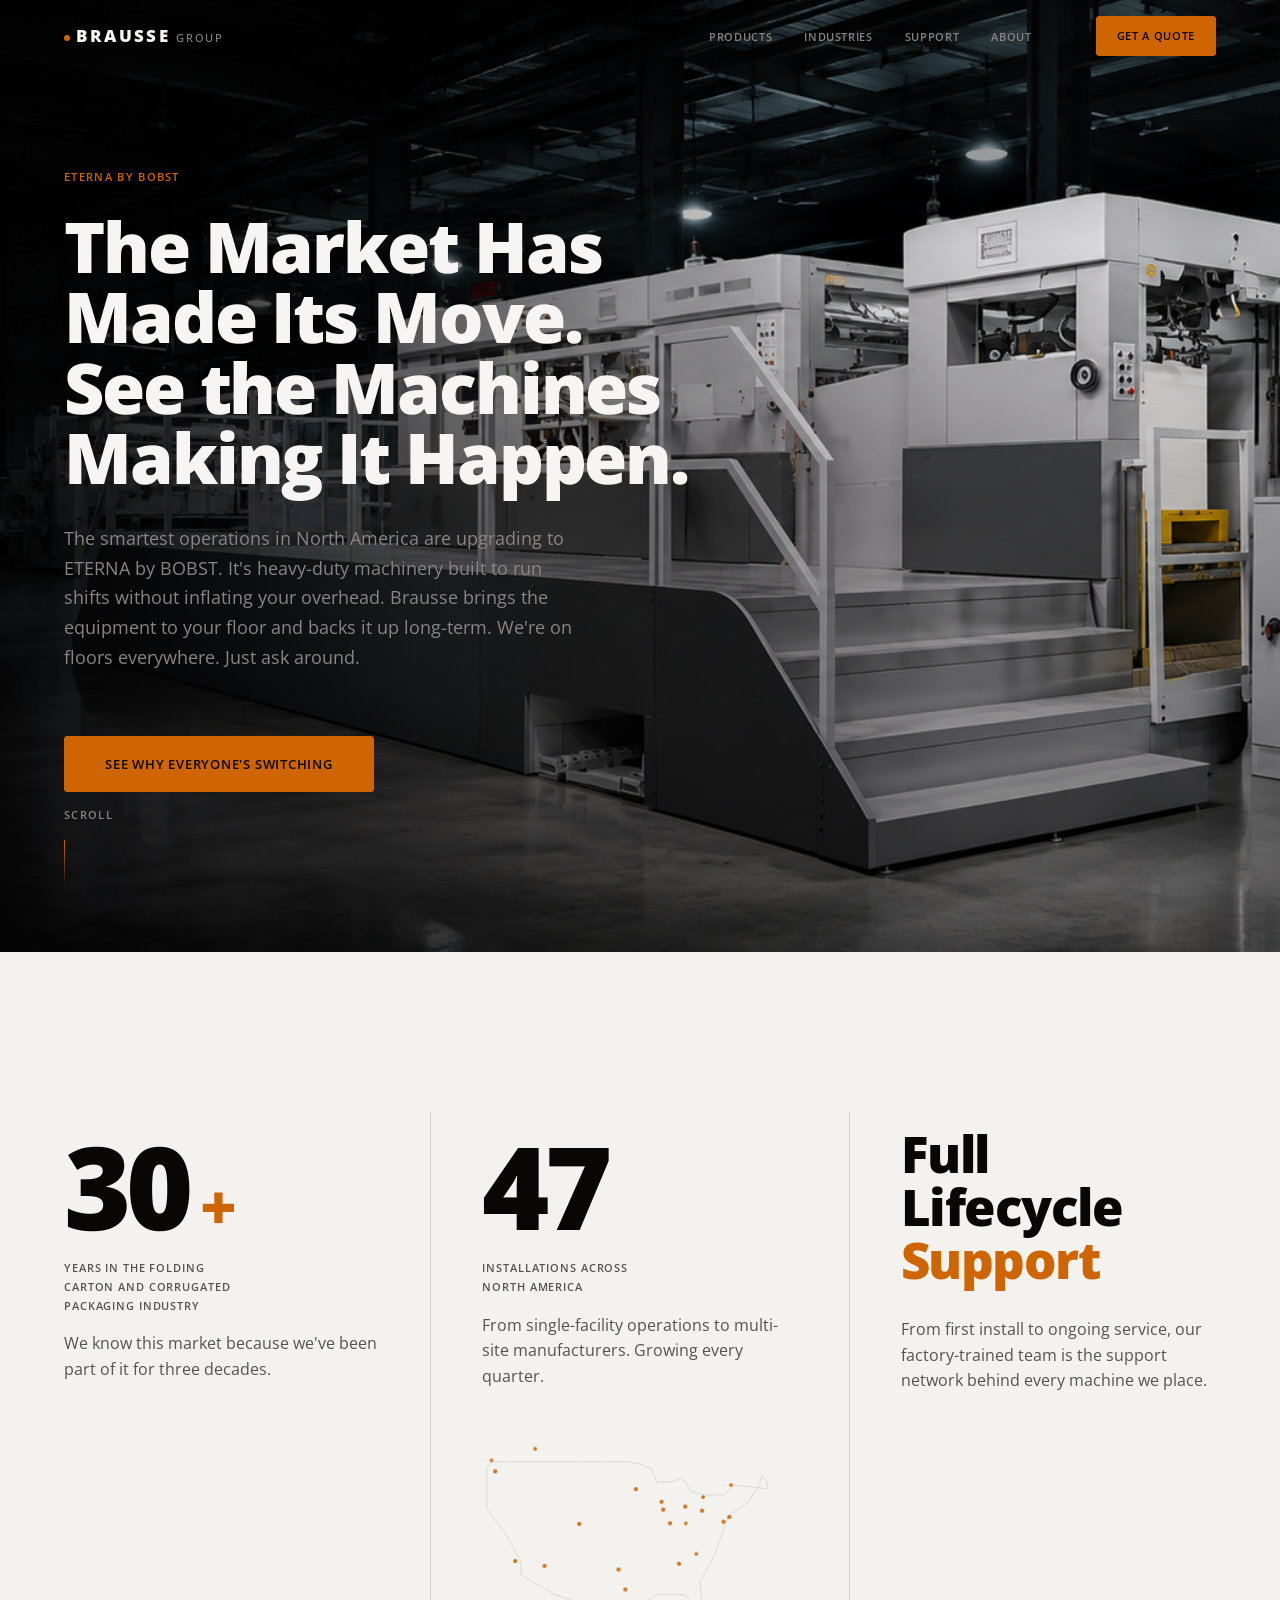
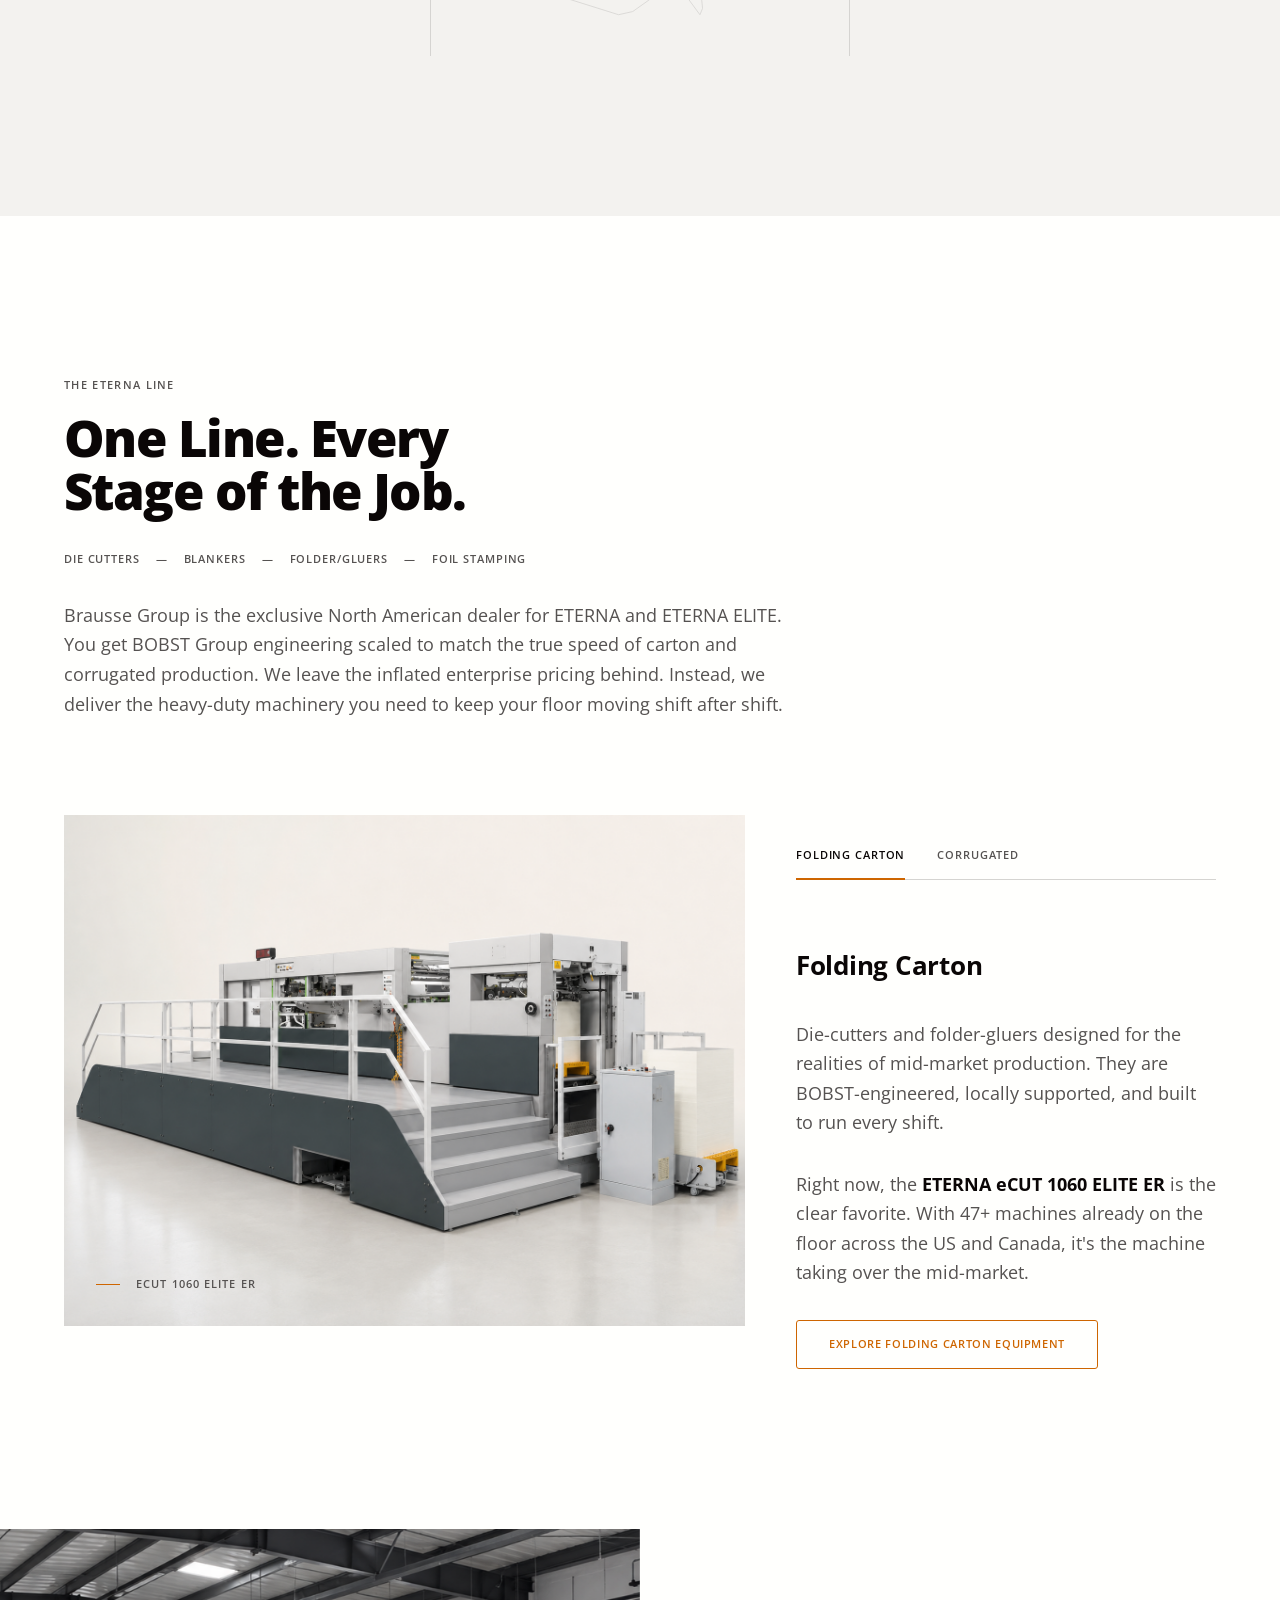
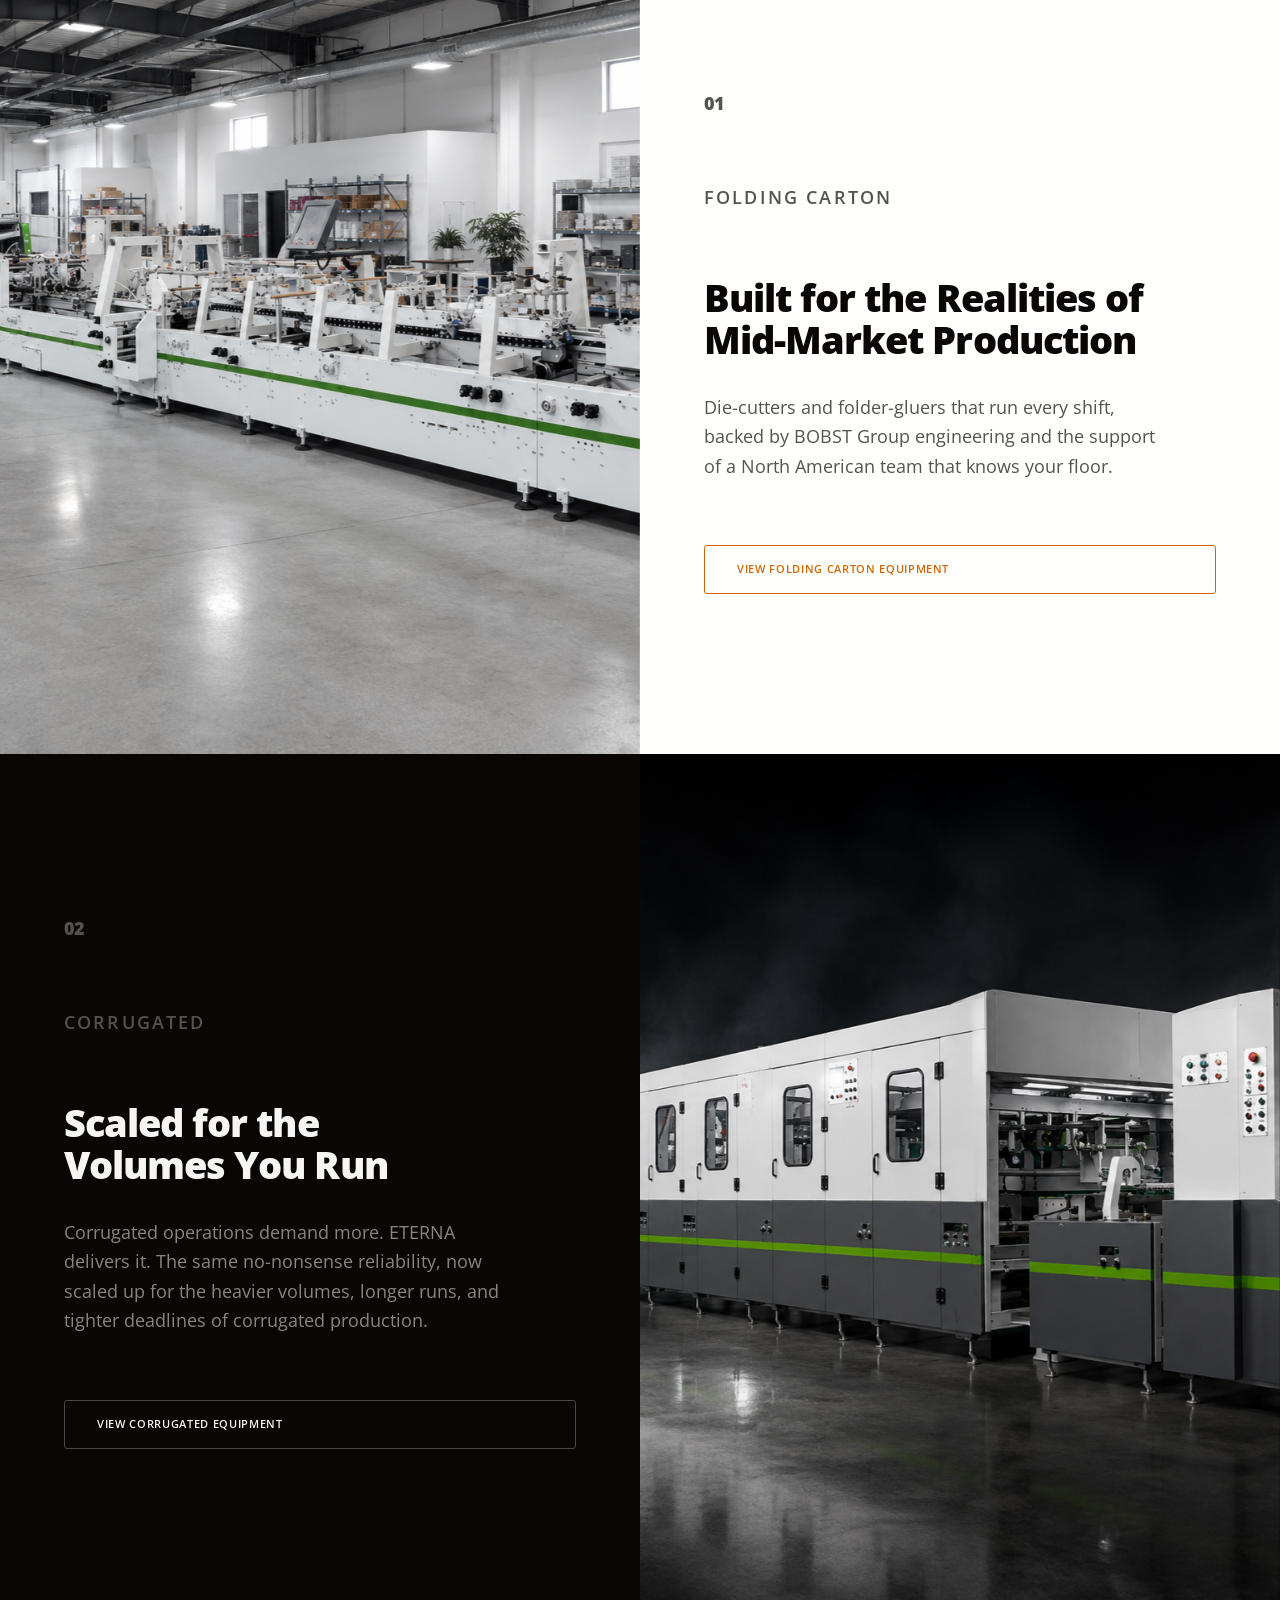
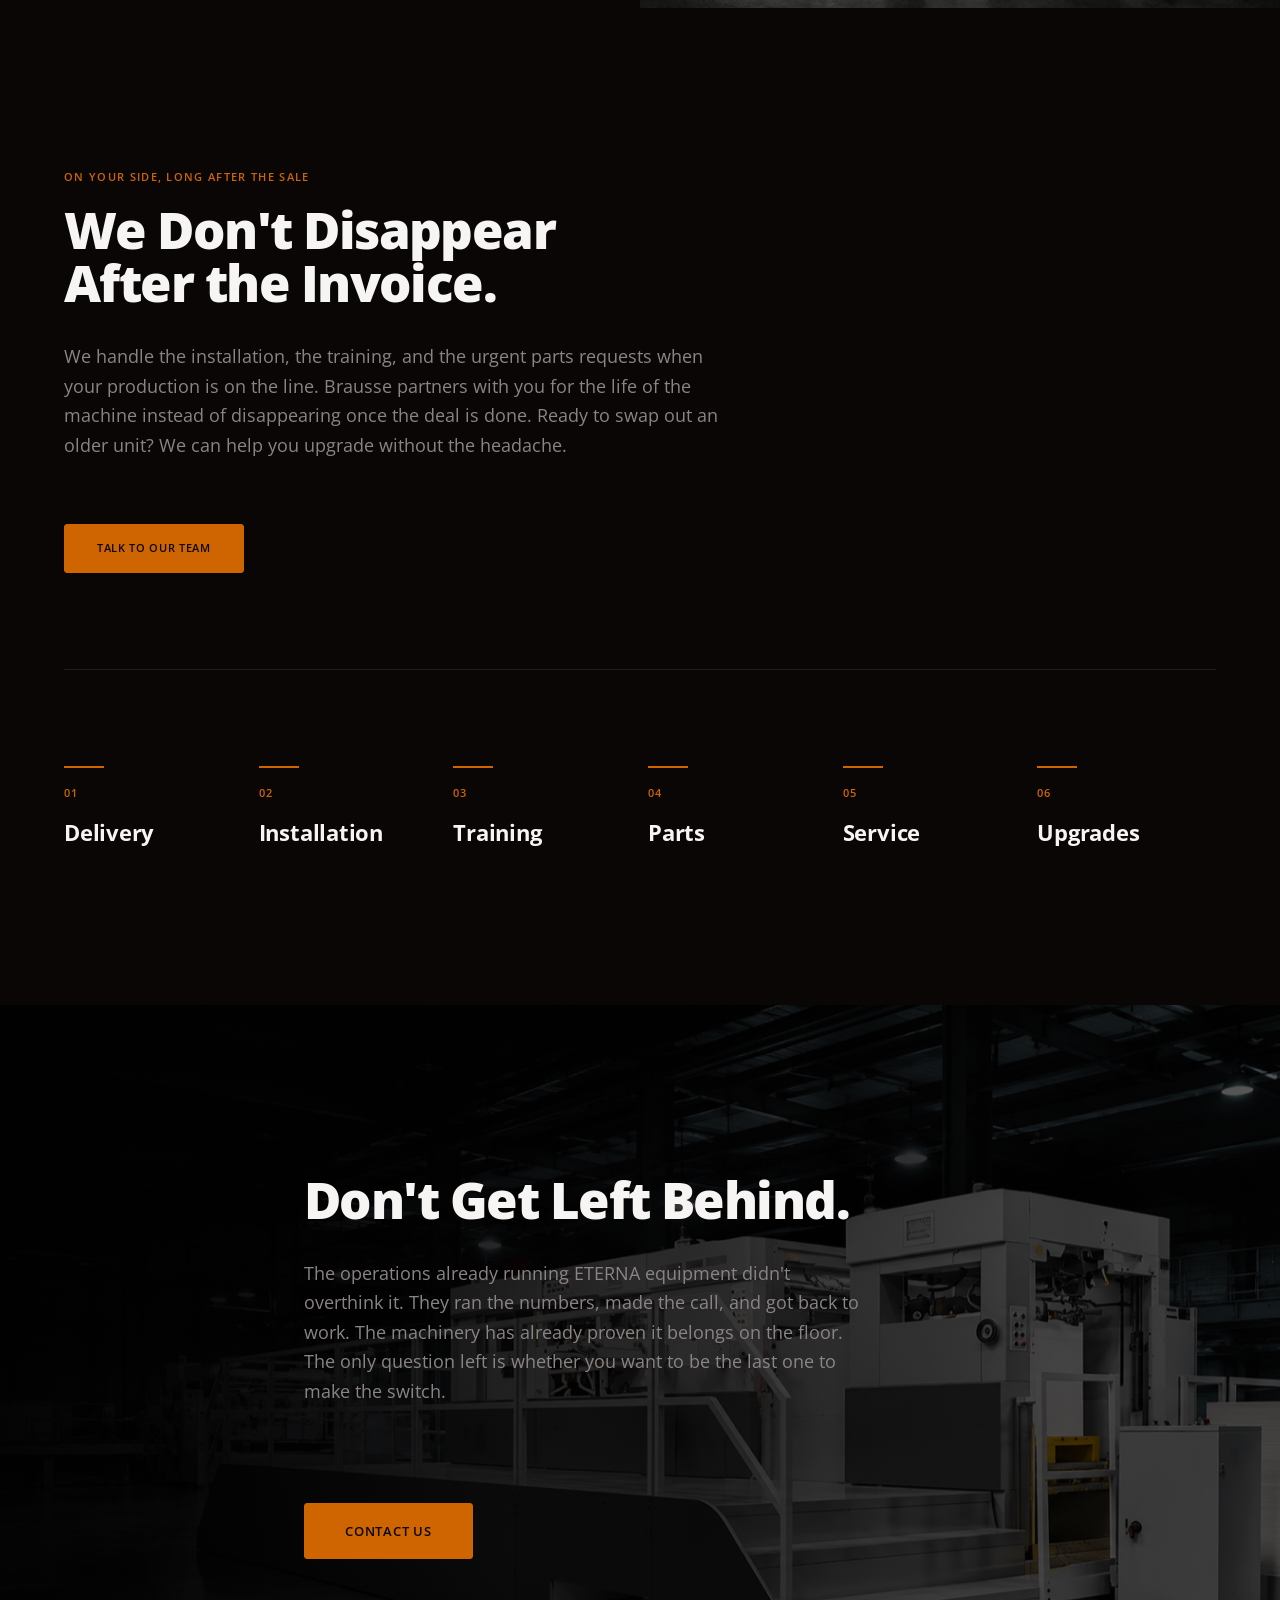
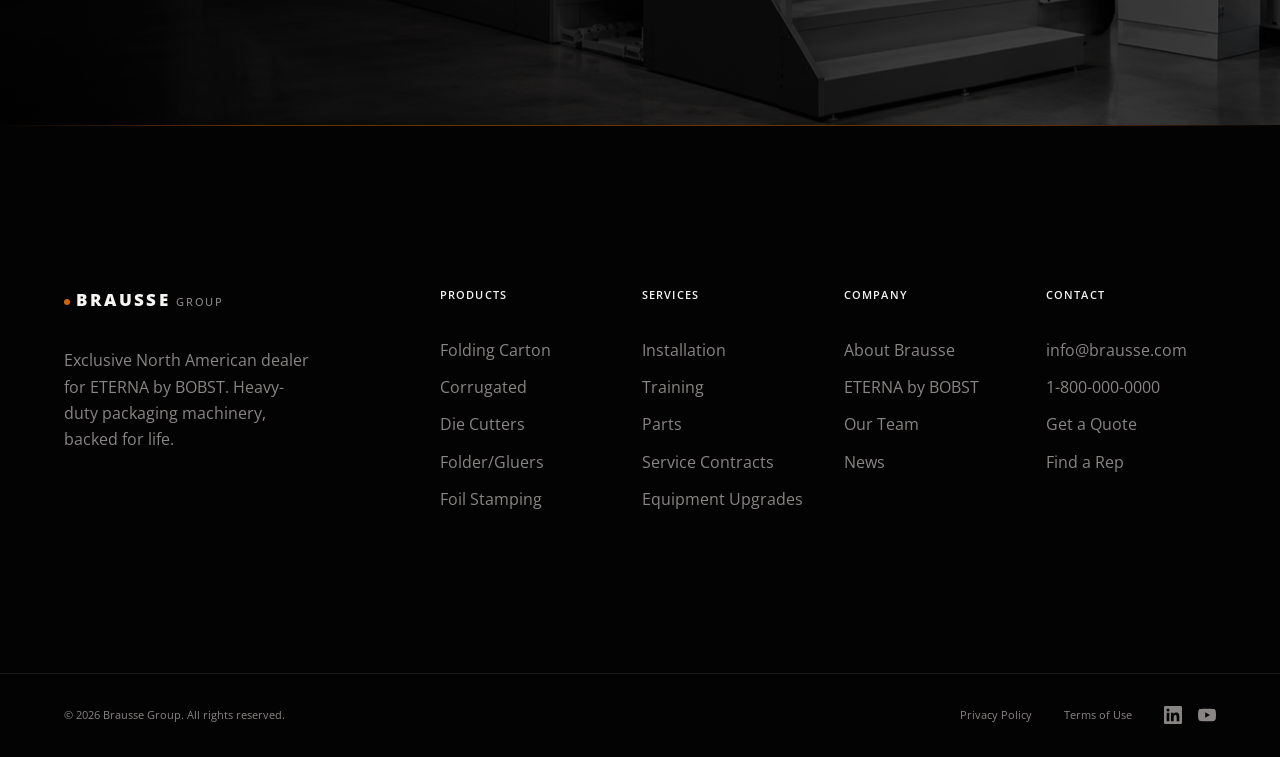
==== prototype/index.html @ 742eff82 "polish: premium motion layer + copy fixes Motion: - Orchestrated hero entrance (staggered fade-up vi" ====
<!DOCTYPE html>
<html lang="en">
<head>
  <meta charset="UTF-8">
  <meta name="viewport" content="width=device-width, initial-scale=1.0">
  <title>Brausse Group | ETERNA by BOBST — Industrial Packaging Machinery</title>
  <meta name="description" content="Brausse Group is the exclusive North American dealer for ETERNA by BOBST. Heavy-duty packaging machinery for folding carton and corrugated production, backed by full lifecycle support.">
  <link rel="preconnect" href="https://fonts.googleapis.com">
  <link rel="preconnect" href="https://fonts.gstatic.com" crossorigin>
  <link href="https://fonts.googleapis.com/css2?family=Open+Sans:wght@400;500;600;700;800&display=swap" rel="stylesheet">
  <link rel="stylesheet" href="css/style.css">
</head>
<body>

  <!-- ============================================================
       HEADER
  ============================================================ -->
  <header class="site-header" id="site-header" role="banner">
    <div class="header__inner">
      <a href="/" class="header__logo" aria-label="Brausse Group — Home">
        <span class="logo__mark" aria-hidden="true"></span>
        <span class="logo__wordmark">BRAUSSE</span>
        <span class="logo__sub">GROUP</span>
      </a>
      <nav class="header__nav" aria-label="Main navigation">
        <ul role="list">
          <li><a href="#products">Products</a></li>
          <li><a href="#industries">Industries</a></li>
          <li><a href="#support">Support</a></li>
          <li><a href="#about">About</a></li>
        </ul>
      </nav>
      <a href="#contact" class="btn btn--primary header__cta">Get a Quote</a>
      <button class="header__menu-btn" id="menu-btn" aria-label="Open menu" aria-expanded="false" aria-controls="mobile-menu">
        <span class="menu-btn__bar"></span>
        <span class="menu-btn__bar"></span>
        <span class="menu-btn__bar"></span>
      </button>
    </div>
  </header>

  <!-- Mobile Menu -->
  <div class="mobile-menu" id="mobile-menu" aria-hidden="true" role="dialog" aria-label="Navigation menu">
    <button class="mobile-menu__close" id="menu-close" aria-label="Close menu">
      <span aria-hidden="true">&times;</span>
    </button>
    <nav aria-label="Mobile navigation">
      <ul role="list">
        <li><a href="#products" class="mobile-menu__link">Products</a></li>
        <li><a href="#industries" class="mobile-menu__link">Industries</a></li>
        <li><a href="#support" class="mobile-menu__link">Support</a></li>
        <li><a href="#about" class="mobile-menu__link">About</a></li>
        <li><a href="#contact" class="mobile-menu__link mobile-menu__cta">Get a Quote</a></li>
      </ul>
    </nav>
  </div>

  <main id="main-content">

    <!-- ============================================================
         1. HERO
    ============================================================ -->
    <section class="hero" aria-label="Hero — ETERNA by BOBST">
      <div class="hero__media" aria-hidden="true">
        <div class="hero__bg"></div>
        <div class="hero__overlay"></div>
      </div>

      <div class="hero__inner">
        <div class="hero__content">
          <p class="eyebrow eyebrow--accent hero__eyebrow">ETERNA BY BOBST</p>
          <h1 class="hero__headline">The Market Has Made Its Move. See the Machines Making It Happen.</h1>
          <p class="hero__body">The smartest operations in North America are upgrading to ETERNA by BOBST. It's heavy-duty machinery built to run shifts without inflating your overhead. Brausse brings the equipment to your floor and backs it up long-term. We're on floors everywhere. Just ask around.</p>
          <a href="#products" class="btn btn--primary btn--large">See Why Everyone's Switching</a>
        </div>

      </div>

      <div class="hero__scroll" aria-hidden="true">
        <span class="hero__scroll-label">Scroll</span>
        <div class="hero__scroll-line"></div>
      </div>
    </section>


    <!-- ============================================================
         2. METRICS + MAP
    ============================================================ -->
    <section class="metrics" aria-label="Key metrics and installations">
      <div class="metrics__inner" data-stagger>

        <div class="metrics__item">
          <div class="metrics__number" data-target="30" data-suffix="+" aria-label="30 plus years">
            <span class="count-up">30</span><span class="metrics__suffix">+</span>
          </div>
          <p class="metrics__label">Years in the folding carton and corrugated packaging industry</p>
          <p class="metrics__body">We know this market because we've been part of it for three decades.</p>
        </div>

        <div class="metrics__divider" role="separator" aria-hidden="true"></div>

        <div class="metrics__item metrics__item--map">
          <div class="metrics__number" data-target="47" aria-label="47 installations">
            <span class="count-up">47</span>
          </div>
          <p class="metrics__label">Installations across North America</p>
          <p class="metrics__body">From single-facility operations to multi-site manufacturers. Growing every quarter.</p>
          <div class="metrics__map-wrap" aria-hidden="true">
            <svg class="na-map" viewBox="0 0 600 400" xmlns="http://www.w3.org/2000/svg" aria-hidden="true" focusable="false">
              <!-- North America simplified outline -->
              <path class="na-map__land" d="M18,76 L9,89 L9,114 L9,165 L46,215 L74,266 L74,291 L139,329 L260,367 L287,361 L332,329 L387,329 L415,367 L420,355 L415,304 L443,253 L461,203 L470,178 L507,152 L525,126 L530,112 L534,101 L543,114 L543,127 L480,120 L461,139 L424,139 L399,133 L387,114 L378,108 L360,114 L332,114 L323,89 L300,80 L277,76 L231,76 L185,76 L139,76 L92,76 L46,76 Z" />
              <!-- Installation dots — staggered animation via CSS -->
              <!-- West Coast -->
              <circle class="map-dot" cx="25" cy="94" r="4" style="--i:0" />
              <circle class="map-dot" cx="63" cy="265" r="4" style="--i:1" />
              <circle class="map-dot" cx="119" cy="274" r="4" style="--i:2" />
              <circle class="map-dot" cx="18" cy="73" r="3.5" style="--i:3" />
              <!-- Mountain / Southwest -->
              <circle class="map-dot" cx="185" cy="194" r="4" style="--i:4" />
              <circle class="map-dot" cx="101" cy="51" r="3.5" style="--i:5" />
              <!-- Midwest -->
              <circle class="map-dot" cx="293" cy="128" r="4" style="--i:6" />
              <circle class="map-dot" cx="342" cy="152" r="4" style="--i:7" />
              <circle class="map-dot" cx="345" cy="167" r="4" style="--i:8" />
              <circle class="map-dot" cx="358" cy="193" r="4" style="--i:9" />
              <circle class="map-dot" cx="387" cy="161" r="4" style="--i:10" />
              <circle class="map-dot" cx="388" cy="193" r="3.5" style="--i:11" />
              <circle class="map-dot" cx="419" cy="169" r="4" style="--i:12" />
              <!-- South / Texas -->
              <circle class="map-dot" cx="260" cy="281" r="4" style="--i:13" />
              <circle class="map-dot" cx="273" cy="319" r="4" style="--i:14" />
              <!-- Southeast -->
              <circle class="map-dot" cx="375" cy="270" r="4" style="--i:15" />
              <circle class="map-dot" cx="408" cy="251" r="3.5" style="--i:16" />
              <!-- Northeast -->
              <circle class="map-dot" cx="460" cy="190" r="4" style="--i:17" />
              <circle class="map-dot" cx="471" cy="181" r="4" style="--i:18" />
              <circle class="map-dot" cx="474" cy="120" r="3.5" style="--i:19" />
              <!-- Southeast / Carolinas -->
              <circle class="map-dot" cx="421" cy="143" r="3.5" style="--i:20" />
            </svg>
          </div>
        </div>

        <div class="metrics__divider" role="separator" aria-hidden="true"></div>

        <div class="metrics__item">
          <div class="metrics__feature">
            <span class="metrics__feature-word">Full</span>
            <span class="metrics__feature-word">Lifecycle</span>
            <span class="metrics__feature-word metrics__feature-accent">Support</span>
          </div>
          <p class="metrics__body">From first install to ongoing service, our factory-trained team is the support network behind every machine we place.</p>
        </div>

      </div>
    </section>


    <!-- ============================================================
         3. PRODUCTS
    ============================================================ -->
    <section class="products" id="products" aria-label="The ETERNA product line">
      <div class="products__inner">

        <header class="products__header reveal-item">
          <p class="eyebrow">THE ETERNA LINE</p>
          <h2>One Line. Every Stage of the Job.</h2>
          <div class="products__category-strip" aria-label="Equipment categories">
            <span>Die Cutters</span>
            <span aria-hidden="true" class="strip-sep">—</span>
            <span>Blankers</span>
            <span aria-hidden="true" class="strip-sep">—</span>
            <span>Folder/Gluers</span>
            <span aria-hidden="true" class="strip-sep">—</span>
            <span>Foil Stamping</span>
          </div>
          <p class="products__intro-body">Brausse Group is the exclusive North American dealer for ETERNA and ETERNA ELITE. You get BOBST Group engineering scaled to match the true speed of carton and corrugated production. We leave the inflated enterprise pricing behind. Instead, we deliver the heavy-duty machinery you need to keep your floor moving shift after shift.</p>
        </header>

        <div class="products__configurator reveal-item">
          <!-- Image area -->
          <div class="products__image-area" id="product-image-area" aria-live="polite">
            <div class="products__img products__img--active" data-tab="folding-carton">
              <img src="assets/image-2.png" alt="ETERNA eCUT 1060 ELITE ER folding carton die cutter" class="products__img-photo" loading="lazy">
              <div class="products__img-tag" aria-hidden="true">
                <span class="products__img-tag-line"></span>
                <span>eCUT 1060 ELITE ER</span>
              </div>
            </div>
            <div class="products__img" data-tab="corrugated">
              <img src="assets/image-4.png" alt="ETERNA corrugated packaging machine in studio" class="products__img-photo" loading="lazy">
              <div class="products__img-tag products__img-tag--light" aria-hidden="true">
                <span class="products__img-tag-line"></span>
                <span>ETERNA Corrugated Series</span>
              </div>
            </div>
          </div>

          <!-- Panel -->
          <div class="products__panel">
            <nav class="products__tabs" role="tablist" aria-label="Product categories">
              <button class="products__tab products__tab--active"
                      role="tab"
                      aria-selected="true"
                      aria-controls="tab-folding-carton"
                      id="tab-btn-fc"
                      data-tab="folding-carton">
                Folding Carton
              </button>
              <button class="products__tab"
                      role="tab"
                      aria-selected="false"
                      aria-controls="tab-corrugated"
                      id="tab-btn-corr"
                      data-tab="corrugated">
                Corrugated
              </button>
            </nav>

            <div class="products__content" id="tab-folding-carton" role="tabpanel" aria-labelledby="tab-btn-fc">
              <h3>Folding Carton</h3>
              <p>Die-cutters and folder-gluers designed for the realities of mid-market production. They are BOBST-engineered, locally supported, and built to run every shift.</p>
              <p>Right now, the <a href="https://www.brausse.com/eterna-ecut-1060e" class="products__link"><strong>ETERNA eCUT 1060 ELITE ER</strong></a> is the clear favorite. With 47+ machines already on the floor across the US and Canada, it's the machine taking over the mid-market.</p>
              <a href="#" class="btn btn--secondary">Explore Folding Carton Equipment</a>
            </div>

            <div class="products__content" id="tab-corrugated" role="tabpanel" aria-labelledby="tab-btn-corr" hidden>
              <h3>Corrugated</h3>
              <p>Corrugated operations demand more. ETERNA delivers it. The same no-nonsense reliability, scaled up for the heavier volumes you run and supported long after the installation.</p>
              <a href="#" class="btn btn--secondary">Explore Corrugated Equipment</a>
            </div>
          </div>
        </div>

      </div>
    </section>


    <!-- ============================================================
         4. INDUSTRY CHAPTERS
    ============================================================ -->
    <section class="chapter chapter--light" id="industries" aria-label="Folding carton industry">
      <div class="chapter__inner reveal-item">
        <div class="chapter__media">
          <div class="chapter__img chapter__img--light" role="img" aria-label="Folding carton machinery in production environment"></div>
        </div>
        <div class="chapter__content">
          <p class="chapter__index" aria-hidden="true">01</p>
          <p class="eyebrow">Folding Carton</p>
          <h2>Built for the Realities of Mid-Market Production</h2>
          <p>Die-cutters and folder-gluers that run every shift, backed by BOBST Group engineering and the support of a North American team that knows your floor.</p>
          <a href="#" class="btn btn--secondary">View Folding Carton Equipment</a>
        </div>
      </div>
    </section>

    <section class="chapter chapter--dark" aria-label="Corrugated industry">
      <div class="chapter__inner reveal-item">
        <div class="chapter__content">
          <p class="chapter__index chapter__index--light" aria-hidden="true">02</p>
          <p class="eyebrow eyebrow--accent">Corrugated</p>
          <h2 class="chapter__h2--light">Scaled for the Volumes You Run</h2>
          <p class="chapter__body--light">Corrugated operations demand more. ETERNA delivers it. The same no-nonsense reliability, now scaled up for the heavier volumes, longer runs, and tighter deadlines of corrugated production.</p>
          <a href="#" class="btn btn--ghost">View Corrugated Equipment</a>
        </div>
        <div class="chapter__media">
          <div class="chapter__img chapter__img--dark" role="img" aria-label="Corrugated machinery in factory environment"></div>
        </div>
      </div>
    </section>


    <!-- ============================================================
         5. LIFECYCLE / SUPPORT
    ============================================================ -->
    <section class="lifecycle" id="support" aria-label="Full lifecycle support services">
      <div class="lifecycle__inner">

        <div class="lifecycle__header reveal-item">
          <p class="eyebrow eyebrow--accent">ON YOUR SIDE, LONG AFTER THE SALE</p>
          <h2>We Don't Disappear After the Invoice.</h2>
          <p class="lifecycle__body">We handle the installation, the training, and the urgent parts requests when your production is on the line. Brausse partners with you for the life of the machine instead of disappearing once the deal is done. Ready to swap out an older unit? We can help you upgrade without the headache.</p>
          <a href="#contact" class="btn btn--primary">Talk to Our Team</a>
        </div>

        <ol class="lifecycle__steps" data-stagger aria-label="Service stages">
          <li class="lifecycle__step">
            <div class="lifecycle__step-rule" aria-hidden="true"></div>
            <span class="lifecycle__step-num" aria-hidden="true">01</span>
            <span class="lifecycle__step-label">Delivery</span>
          </li>
          <li class="lifecycle__step">
            <div class="lifecycle__step-rule" aria-hidden="true"></div>
            <span class="lifecycle__step-num" aria-hidden="true">02</span>
            <span class="lifecycle__step-label">Installation</span>
          </li>
          <li class="lifecycle__step">
            <div class="lifecycle__step-rule" aria-hidden="true"></div>
            <span class="lifecycle__step-num" aria-hidden="true">03</span>
            <span class="lifecycle__step-label">Training</span>
          </li>
          <li class="lifecycle__step">
            <div class="lifecycle__step-rule" aria-hidden="true"></div>
            <span class="lifecycle__step-num" aria-hidden="true">04</span>
            <span class="lifecycle__step-label">Parts</span>
          </li>
          <li class="lifecycle__step">
            <div class="lifecycle__step-rule" aria-hidden="true"></div>
            <span class="lifecycle__step-num" aria-hidden="true">05</span>
            <span class="lifecycle__step-label">Service</span>
          </li>
          <li class="lifecycle__step">
            <div class="lifecycle__step-rule" aria-hidden="true"></div>
            <span class="lifecycle__step-num" aria-hidden="true">06</span>
            <span class="lifecycle__step-label">Upgrades</span>
          </li>
        </ol>

      </div>
    </section>


    <!-- ============================================================
         6. CLOSING CTA
    ============================================================ -->
    <section class="closing-cta" id="contact" aria-label="Contact and call to action">
      <div class="closing-cta__media" aria-hidden="true">
        <div class="closing-cta__bg"></div>
        <div class="closing-cta__overlay"></div>
      </div>
      <div class="closing-cta__inner reveal-item">
        <h2>Don't Get Left Behind.</h2>
        <p>The operations already running ETERNA equipment didn't overthink it. They ran the numbers, made the call, and got back to work. The machinery has already proven it belongs on the floor. The only question left is whether you want to be the last one to make the switch.</p>
        <a href="mailto:info@brausse.com" class="btn btn--primary btn--large">Contact Us</a>
      </div>
    </section>

  </main>


  <!-- ============================================================
       FOOTER
  ============================================================ -->
  <footer class="site-footer" role="contentinfo">
    <div class="footer__divider" aria-hidden="true"></div>
    <div class="footer__inner">
      <div class="footer__brand">
        <a href="/" class="footer__logo" aria-label="Brausse Group — Home">
          <span class="logo__mark logo__mark--light" aria-hidden="true"></span>
          <span class="logo__wordmark logo__wordmark--light">BRAUSSE</span>
          <span class="logo__sub logo__sub--light">GROUP</span>
        </a>
        <p class="footer__tagline">Exclusive North American dealer for ETERNA by BOBST. Heavy-duty packaging machinery, backed for life.</p>
      </div>

      <nav class="footer__nav" aria-label="Footer navigation">
        <div class="footer__col">
          <h3 class="footer__col-heading">Products</h3>
          <ul role="list">
            <li><a href="#">Folding Carton</a></li>
            <li><a href="#">Corrugated</a></li>
            <li><a href="#">Die Cutters</a></li>
            <li><a href="#">Folder/Gluers</a></li>
            <li><a href="#">Foil Stamping</a></li>
          </ul>
        </div>
        <div class="footer__col">
          <h3 class="footer__col-heading">Services</h3>
          <ul role="list">
            <li><a href="#">Installation</a></li>
            <li><a href="#">Training</a></li>
            <li><a href="#">Parts</a></li>
            <li><a href="#">Service Contracts</a></li>
            <li><a href="#">Equipment Upgrades</a></li>
          </ul>
        </div>
        <div class="footer__col">
          <h3 class="footer__col-heading">Company</h3>
          <ul role="list">
            <li><a href="#">About Brausse</a></li>
            <li><a href="#">ETERNA by BOBST</a></li>
            <li><a href="#">Our Team</a></li>
            <li><a href="#">News</a></li>
          </ul>
        </div>
        <div class="footer__col">
          <h3 class="footer__col-heading">Contact</h3>
          <ul role="list">
            <li><a href="mailto:info@brausse.com">info@brausse.com</a></li>
            <li><a href="tel:+18000000000">1-800-000-0000</a></li>
            <li><a href="#contact">Get a Quote</a></li>
            <li><a href="#">Find a Rep</a></li>
          </ul>
        </div>
      </nav>
    </div>

    <div class="footer__bottom">
      <div class="footer__bottom-inner">
        <p>&copy; 2026 Brausse Group. All rights reserved.</p>
        <div class="footer__legal">
          <a href="#">Privacy Policy</a>
          <a href="#">Terms of Use</a>
        </div>
        <div class="footer__social" aria-label="Social media">
          <a href="#" aria-label="Brausse Group on LinkedIn">
            <svg width="18" height="18" viewBox="0 0 24 24" fill="currentColor" aria-hidden="true"><path d="M20.447 20.452h-3.554v-5.569c0-1.328-.027-3.037-1.852-3.037-1.853 0-2.136 1.445-2.136 2.939v5.667H9.351V9h3.414v1.561h.046c.477-.9 1.637-1.85 3.37-1.85 3.601 0 4.267 2.37 4.267 5.455v6.286zM5.337 7.433a2.062 2.062 0 0 1-2.063-2.065 2.064 2.064 0 1 1 2.063 2.065zm1.782 13.019H3.555V9h3.564v11.452zM22.225 0H1.771C.792 0 0 .774 0 1.729v20.542C0 23.227.792 24 1.771 24h20.451C23.2 24 24 23.227 24 22.271V1.729C24 .774 23.2 0 22.222 0h.003z"/></svg>
          </a>
          <a href="#" aria-label="Brausse Group on YouTube">
            <svg width="18" height="18" viewBox="0 0 24 24" fill="currentColor" aria-hidden="true"><path d="M23.495 6.205a3.007 3.007 0 0 0-2.088-2.088c-1.87-.501-9.396-.501-9.396-.501s-7.507-.01-9.396.501A3.007 3.007 0 0 0 .527 6.205a31.247 31.247 0 0 0-.522 5.805 31.247 31.247 0 0 0 .522 5.783 3.007 3.007 0 0 0 2.088 2.088c1.868.502 9.396.502 9.396.502s7.506 0 9.396-.502a3.007 3.007 0 0 0 2.088-2.088 31.247 31.247 0 0 0 .5-5.783 31.247 31.247 0 0 0-.5-5.805zM9.609 15.601V8.408l6.264 3.602z"/></svg>
          </a>
        </div>
      </div>
    </div>
  </footer>

  <script src="js/main.js"></script>
</body>
</html>
---- prototype/css/style.css ----
/* ================================================================
   BRAUSSE GROUP — Homepage Prototype
   Industrial packaging machinery. Premium industrial aesthetic.
   ================================================================ */

/* ----------------------------------------------------------------
   CUSTOM PROPERTIES
---------------------------------------------------------------- */
:root {
  /* Colors — OKLCH */
  --c-bg:           oklch(13% 0.007 20);
  --c-bg-deep:      oklch(10% 0.005 20);
  --c-surface:      oklch(96% 0.004 90);
  --c-white:        oklch(100% 0.003 90);
  --c-text:         oklch(13% 0.007 20);
  --c-text-inv:     oklch(97% 0.003 90);
  --c-text-muted:   oklch(62% 0.005 30);
  --c-text-muted-l: oklch(44% 0.005 30);
  --c-accent:       oklch(62% 0.163 55);
  --c-accent-dim:   oklch(55% 0.14 55);
  --c-border:       oklch(22% 0.005 20);
  --c-border-l:     oklch(87% 0.005 90);

  /* Typography */
  --font: 'Open Sans', system-ui, -apple-system, sans-serif;

  /* Type scale — fluid */
  --t-display-xl: clamp(3rem, 5.5vw, 5.25rem);
  --t-display-l:  clamp(2.25rem, 4vw, 3.75rem);
  --t-display-m:  clamp(1.75rem, 3vw, 2.75rem);
  --t-heading:    clamp(1.25rem, 2vw, 1.75rem);
  --t-body-l:     clamp(1rem, 1.4vw, 1.1875rem);
  --t-body:       1rem;
  --t-label:      clamp(0.6875rem, 0.85vw, 0.8125rem);

  /* Spacing */
  --sp-xs:  0.5rem;
  --sp-sm:  1rem;
  --sp-md:  2rem;
  --sp-lg:  4rem;
  --sp-xl:  6rem;
  --sp-2xl: 10rem;

  /* Layout */
  --max-w:  1440px;
  --gutter: clamp(1.5rem, 5vw, 6rem);
  --header-h: 72px;

  /* Motion */
  --ease-out: cubic-bezier(0.16, 1, 0.3, 1);
  --ease-in-out: cubic-bezier(0.45, 0, 0.55, 1);
}


/* ----------------------------------------------------------------
   RESET + BASE
---------------------------------------------------------------- */
*, *::before, *::after {
  box-sizing: border-box;
  margin: 0;
  padding: 0;
}

html {
  scroll-behavior: smooth;
  -webkit-text-size-adjust: 100%;
}

body {
  font-family: var(--font);
  font-size: var(--t-body);
  line-height: 1.7;
  color: var(--c-text);
  background: var(--c-bg);
  overflow-x: hidden;
  -webkit-font-smoothing: antialiased;
}

img, video {
  display: block;
  max-width: 100%;
}

a {
  color: inherit;
  text-decoration: none;
}

ul, ol {
  list-style: none;
}

button {
  font-family: var(--font);
  cursor: pointer;
  border: none;
  background: none;
}

h1, h2, h3, h4 {
  text-wrap: balance;
}

/* Focus visible */
:focus-visible {
  outline: 2px solid var(--c-accent);
  outline-offset: 3px;
  border-radius: 2px;
}


/* ----------------------------------------------------------------
   TYPOGRAPHY UTILITIES
---------------------------------------------------------------- */
.eyebrow {
  font-size: var(--t-label);
  font-weight: 600;
  letter-spacing: 0.12em;
  text-transform: uppercase;
  color: var(--c-text-muted-l);
  display: block;
  margin-bottom: 1rem;
}

.eyebrow--accent {
  color: var(--c-accent);
}


/* ----------------------------------------------------------------
   BUTTON SYSTEM
---------------------------------------------------------------- */
.btn {
  display: inline-flex;
  align-items: center;
  gap: 0.5rem;
  font-family: var(--font);
  font-size: var(--t-label);
  font-weight: 600;
  letter-spacing: 0.06em;
  text-transform: uppercase;
  padding: 0.875rem 2rem;
  border-radius: 3px;
  transition:
    background 220ms var(--ease-out),
    color 220ms var(--ease-out),
    border-color 220ms var(--ease-out),
    transform 220ms var(--ease-out),
    box-shadow 220ms var(--ease-out);
  white-space: nowrap;
}

.btn:hover {
  transform: translateY(-2px);
}

.btn:active {
  transform: translateY(0);
}

@media (prefers-reduced-motion: reduce) {
  .btn:hover, .btn:active { transform: none; }
}

.btn--primary {
  background: var(--c-accent);
  color: var(--c-bg);
  border: 1px solid var(--c-accent);
}
.btn--primary:hover {
  background: var(--c-accent-dim);
  border-color: var(--c-accent-dim);
  box-shadow: 0 8px 24px oklch(62% 0.163 55 / 0.28);
}

.btn--secondary {
  background: transparent;
  color: var(--c-accent);
  border: 1px solid var(--c-accent);
}
.btn--secondary:hover {
  background: var(--c-accent);
  color: var(--c-bg);
}

.btn--ghost {
  background: transparent;
  color: var(--c-text-inv);
  border: 1px solid oklch(40% 0.005 20);
}
.btn--ghost:hover {
  border-color: var(--c-text-inv);
}

.btn--large {
  font-size: 0.8125rem;
  padding: 1rem 2.5rem;
}


/* ----------------------------------------------------------------
   LAYOUT WRAPPER
---------------------------------------------------------------- */
.wrap {
  max-width: var(--max-w);
  margin-inline: auto;
  padding-inline: var(--gutter);
}


/* ----------------------------------------------------------------
   REVEAL ANIMATION
   Scroll-triggered entrance. --reveal-delay set per-element by JS
   for orchestrated staggering within a section.
---------------------------------------------------------------- */
.reveal-item {
  opacity: 0;
  transform: translateY(32px);
  transition:
    opacity 900ms var(--ease-out),
    transform 900ms var(--ease-out);
  transition-delay: var(--reveal-delay, 0ms);
  will-change: opacity, transform;
}

.reveal-item.is-visible {
  opacity: 1;
  transform: translateY(0);
}

/* Staggered children: parent carries [data-stagger], JS assigns each
   child an incremental --reveal-delay once the group is in view. */
[data-stagger] > * {
  opacity: 0;
  transform: translateY(24px);
  transition:
    opacity 800ms var(--ease-out),
    transform 800ms var(--ease-out);
  transition-delay: var(--reveal-delay, 0ms);
}

[data-stagger].is-visible > * {
  opacity: 1;
  transform: translateY(0);
}

@media (prefers-reduced-motion: reduce) {
  .reveal-item,
  [data-stagger] > * {
    opacity: 1 !important;
    transform: none !important;
    transition: none !important;
  }
}


/* ================================================================
   HEADER
================================================================ */
.site-header {
  position: fixed;
  top: 0;
  left: 0;
  right: 0;
  z-index: 100;
  height: var(--header-h);
  transition: background 350ms var(--ease-out), box-shadow 350ms var(--ease-out);
}

.site-header.is-solid {
  background: var(--c-bg);
  box-shadow: 0 1px 0 var(--c-border);
}

.header__inner {
  max-width: var(--max-w);
  margin-inline: auto;
  padding-inline: var(--gutter);
  height: 100%;
  display: flex;
  align-items: center;
  gap: var(--sp-md);
}

/* Logo */
.header__logo {
  display: flex;
  align-items: baseline;
  gap: 0.4rem;
  flex-shrink: 0;
  color: var(--c-text-inv);
}

.logo__mark {
  display: inline-block;
  width: 6px;
  height: 6px;
  border-radius: 50%;
  background: var(--c-accent);
  flex-shrink: 0;
  transform: translateY(-1px);
}

.logo__wordmark {
  font-size: 1.0625rem;
  font-weight: 800;
  letter-spacing: 0.14em;
  color: var(--c-text-inv);
}

.logo__sub {
  font-size: 0.6875rem;
  font-weight: 500;
  letter-spacing: 0.14em;
  color: var(--c-text-muted);
  text-transform: uppercase;
}

/* Nav */
.header__nav {
  margin-left: auto;
}

.header__nav ul {
  display: flex;
  gap: clamp(1.5rem, 2.5vw, 2.5rem);
}

.header__nav a {
  position: relative;
  font-size: var(--t-label);
  font-weight: 600;
  letter-spacing: 0.06em;
  text-transform: uppercase;
  color: var(--c-text-muted);
  transition: color 200ms var(--ease-out);
  padding-block: 0.25rem;
}

.header__nav a::after {
  content: '';
  position: absolute;
  left: 0;
  bottom: -2px;
  width: 100%;
  height: 1px;
  background: var(--c-accent);
  transform: scaleX(0);
  transform-origin: left;
  transition: transform 300ms var(--ease-out);
}

.header__nav a:hover {
  color: var(--c-text-inv);
}

.header__nav a:hover::after {
  transform: scaleX(1);
}

@media (prefers-reduced-motion: reduce) {
  .header__nav a::after { transition: none; }
}

/* CTA */
.header__cta {
  margin-left: var(--sp-md);
  flex-shrink: 0;
  padding: 0.625rem 1.25rem;
}

/* Hamburger */
.header__menu-btn {
  display: none;
  flex-direction: column;
  gap: 5px;
  padding: 0.5rem;
  margin-left: auto;
}

.menu-btn__bar {
  display: block;
  width: 24px;
  height: 2px;
  background: var(--c-text-inv);
  transition: transform 250ms var(--ease-out), opacity 250ms;
}


/* ----------------------------------------------------------------
   MOBILE MENU
---------------------------------------------------------------- */
.mobile-menu {
  position: fixed;
  inset: 0;
  z-index: 200;
  background: var(--c-bg-deep);
  display: flex;
  flex-direction: column;
  justify-content: center;
  padding: var(--gutter);
  opacity: 0;
  pointer-events: none;
  transition: opacity 300ms var(--ease-out);
}

.mobile-menu.is-open {
  opacity: 1;
  pointer-events: all;
}

.mobile-menu__close {
  position: absolute;
  top: 1.5rem;
  right: var(--gutter);
  font-size: 2rem;
  color: var(--c-text-inv);
  line-height: 1;
  padding: 0.5rem;
}

.mobile-menu nav ul {
  display: flex;
  flex-direction: column;
  gap: var(--sp-md);
}

.mobile-menu__link {
  font-size: clamp(2rem, 6vw, 3.5rem);
  font-weight: 800;
  letter-spacing: -0.02em;
  color: var(--c-text-inv);
  transition: color 200ms;
}

.mobile-menu__link:hover {
  color: var(--c-accent);
}

.mobile-menu__cta {
  color: var(--c-accent);
  margin-top: var(--sp-sm);
}


/* ================================================================
   HERO
================================================================ */
.hero {
  position: relative;
  min-height: 100svh;
  display: flex;
  align-items: flex-end;
  overflow: hidden;
}

/* Background media — extended vertically so parallax translate
   never reveals an edge. Clipped by .hero overflow:hidden. */
.hero__media {
  position: absolute;
  inset: -10% 0;
  z-index: 0;
  transform: translate3d(0, var(--parallax, 0px), 0);
  will-change: transform;
}

.hero__bg {
  position: absolute;
  inset: 0;
  background: var(--c-bg-deep);
  background-image: url('../assets/hero-section.png');
  background-size: cover;
  background-position: center center;
  animation: hero-zoom 20s ease-in-out infinite alternate;
  transform-origin: 60% 50%;
}

@keyframes hero-zoom {
  from { transform: scale(1); }
  to   { transform: scale(1.07); }
}

@media (prefers-reduced-motion: reduce) {
  .hero__bg { animation: none; }
}

.hero__overlay {
  position: absolute;
  inset: 0;
  background:
    linear-gradient(to bottom, oklch(9% 0.006 20 / 0.4) 0%, transparent 30%, oklch(9% 0.006 20 / 0.55) 100%),
    linear-gradient(to right, oklch(9% 0.006 20 / 0.65) 0%, oklch(9% 0.006 20 / 0.3) 45%, transparent 75%);
}

/* Content layout */
.hero__inner {
  position: relative;
  z-index: 1;
  max-width: var(--max-w);
  width: 100%;
  margin-inline: auto;
  padding-inline: var(--gutter);
  padding-top: calc(var(--header-h) + var(--sp-xl));
  padding-bottom: var(--sp-2xl);
  display: flex;
  align-items: flex-end;
  min-height: 100svh;
}

.hero__content {
  max-width: 680px;
  width: 100%;
}

/* Orchestrated hero entrance — staggered fade-up on load.
   Uses the `translate` property (not `transform`) so the button's
   hover lift stays independent of the entrance animation. */
.hero__content > * {
  opacity: 0;
  translate: 0 28px;
  animation: hero-enter 1000ms var(--ease-out) forwards;
}
.hero__eyebrow  { animation-delay: 250ms; }
.hero__headline { animation-delay: 400ms; }
.hero__body     { animation-delay: 600ms; }
.hero__content .btn { animation-delay: 780ms; }

@keyframes hero-enter {
  to { opacity: 1; translate: 0 0; }
}

@media (prefers-reduced-motion: reduce) {
  .hero__content > * {
    opacity: 1;
    translate: none;
    animation: none;
  }
}

.hero__eyebrow {
  margin-bottom: 1.5rem;
}

.hero__headline {
  font-size: var(--t-display-xl);
  font-weight: 800;
  letter-spacing: -0.03em;
  line-height: 1.0;
  color: var(--c-text-inv);
  margin-bottom: var(--sp-md);
}

.hero__body {
  font-size: var(--t-body-l);
  line-height: 1.65;
  color: var(--c-text-muted);
  margin-bottom: var(--sp-lg);
  max-width: 52ch;
}

/* Scroll indicator */
.hero__scroll {
  position: absolute;
  bottom: var(--sp-lg);
  left: var(--gutter);
  z-index: 1;
  display: flex;
  flex-direction: column;
  align-items: flex-start;
  gap: var(--sp-sm);
  opacity: 0;
  animation: hero-enter 800ms var(--ease-out) 1100ms forwards;
}

@media (prefers-reduced-motion: reduce) {
  .hero__scroll { opacity: 1; animation: none; }
}

.hero__scroll-label {
  font-size: var(--t-label);
  font-weight: 600;
  letter-spacing: 0.12em;
  text-transform: uppercase;
  color: var(--c-text-muted);
  writing-mode: horizontal-tb;
}

.hero__scroll-line {
  width: 1px;
  height: 48px;
  background: linear-gradient(to bottom, var(--c-accent), transparent);
  animation: scroll-pulse 2s ease-in-out infinite;
}

@keyframes scroll-pulse {
  0%, 100% { opacity: 0.4; transform: scaleY(1); }
  50%       { opacity: 1;   transform: scaleY(1.15); }
}

@media (prefers-reduced-motion: reduce) {
  .hero__scroll-line { animation: none; opacity: 0.6; }
}


/* ================================================================
   METRICS
================================================================ */
.metrics {
  background: var(--c-surface);
  padding-block: var(--sp-2xl);
}

.metrics__inner {
  max-width: var(--max-w);
  margin-inline: auto;
  padding-inline: var(--gutter);
  display: grid;
  grid-template-columns: 1fr auto 1fr auto 1fr;
  gap: 0;
  align-items: start;
}

.metrics__divider {
  width: 1px;
  background: var(--c-border-l);
  align-self: stretch;
  margin-inline: clamp(2rem, 4vw, 5rem);
}

.metrics__item {
  padding-block: var(--sp-sm);
}

.metrics__number {
  font-size: clamp(4.5rem, 9vw, 9rem);
  font-weight: 800;
  letter-spacing: -0.04em;
  line-height: 1;
  color: var(--c-text);
  font-variant-numeric: tabular-nums;
  display: flex;
  align-items: baseline;
  gap: 0.1em;
  margin-bottom: var(--sp-sm);
}

.metrics__suffix {
  font-size: 0.55em;
  color: var(--c-accent);
}

.metrics__label {
  font-size: var(--t-label);
  font-weight: 600;
  letter-spacing: 0.08em;
  text-transform: uppercase;
  color: var(--c-text-muted-l);
  margin-bottom: var(--sp-sm);
  max-width: 28ch;
}

.metrics__body {
  font-size: var(--t-body);
  color: var(--c-text-muted-l);
  line-height: 1.6;
  max-width: 36ch;
}

/* Map */
.metrics__item--map {
  position: relative;
}

.metrics__map-wrap {
  margin-top: var(--sp-md);
  max-width: 380px;
}

.na-map {
  width: 100%;
  height: auto;
  overflow: visible;
}

.na-map__land {
  fill: none;
  stroke: var(--c-border-l);
  stroke-width: 1.5;
  stroke-linejoin: round;
}

.map-dot {
  fill: var(--c-accent);
  opacity: 0;
  transform-origin: center;
  animation: dot-appear 400ms var(--ease-out) forwards,
             dot-pulse 3s 1s ease-in-out infinite;
  animation-delay: calc(var(--i) * 180ms), calc(var(--i) * 180ms + 1200ms);
}

@keyframes dot-appear {
  from { opacity: 0; transform: scale(0); }
  to   { opacity: 0.9; transform: scale(1); }
}

@keyframes dot-pulse {
  0%, 100% { opacity: 0.9; r: 4; }
  50%       { opacity: 0.5; r: 5.5; }
}

@media (prefers-reduced-motion: reduce) {
  .map-dot {
    opacity: 0.8;
    animation: none;
  }
}

/* Full Lifecycle Support — typographic metric */
.metrics__feature {
  display: flex;
  flex-direction: column;
  gap: 0.1em;
  margin-bottom: var(--sp-md);
  line-height: 1;
}

.metrics__feature-word {
  font-size: clamp(2.25rem, 4vw, 3.5rem);
  font-weight: 800;
  letter-spacing: -0.03em;
  color: var(--c-text);
  display: block;
}

.metrics__feature-accent {
  color: var(--c-accent);
}


/* ================================================================
   PRODUCTS
================================================================ */
.products {
  background: var(--c-white);
  padding-block: var(--sp-2xl);
}

.products__inner {
  max-width: var(--max-w);
  margin-inline: auto;
  padding-inline: var(--gutter);
}

.products__header {
  margin-bottom: var(--sp-xl);
}

.products__header h2 {
  font-size: var(--t-display-l);
  font-weight: 800;
  letter-spacing: -0.03em;
  line-height: 1.05;
  color: var(--c-text);
  margin-bottom: var(--sp-md);
  max-width: 20ch;
}

.products__category-strip {
  display: flex;
  align-items: center;
  flex-wrap: wrap;
  gap: 0.5rem 1rem;
  margin-bottom: var(--sp-md);
}

.products__category-strip span {
  font-size: var(--t-label);
  font-weight: 600;
  letter-spacing: 0.08em;
  text-transform: uppercase;
  color: var(--c-text-muted-l);
}

.strip-sep {
  color: var(--c-border-l);
  font-weight: 400;
}

.products__intro-body {
  font-size: var(--t-body-l);
  color: var(--c-text-muted-l);
  line-height: 1.65;
  max-width: 72ch;
}

/* Configurator */
.products__configurator {
  display: grid;
  grid-template-columns: 1fr 420px;
  gap: clamp(2rem, 4vw, 5rem);
  align-items: start;
}

/* Image area */
.products__image-area {
  position: relative;
  aspect-ratio: 4/3;
  overflow: hidden;
}

.products__img {
  position: absolute;
  inset: 0;
  opacity: 0;
  transform: translateX(12px);
  transition: opacity 350ms var(--ease-out), transform 350ms var(--ease-out);
}

.products__img.products__img--active {
  opacity: 1;
  transform: translateX(0);
}

.products__img-placeholder {
  position: absolute;
  inset: 0;
}

.products__img-placeholder--fc {
  background:
    linear-gradient(135deg, oklch(94% 0.004 80) 0%, oklch(89% 0.005 70) 100%);
  background-image:
    linear-gradient(135deg, oklch(94% 0.004 80) 0%, oklch(89% 0.005 70) 100%),
    repeating-linear-gradient(
      90deg,
      transparent,
      transparent 80px,
      oklch(80% 0.005 80 / 0.3) 80px,
      oklch(80% 0.005 80 / 0.3) 81px
    );
}

.products__img-placeholder--corr {
  background: linear-gradient(135deg, oklch(92% 0.003 80) 0%, oklch(87% 0.004 60) 100%);
}

.products__img-photo {
  position: absolute;
  inset: 0;
  width: 100%;
  height: 100%;
  object-fit: cover;
  object-position: center;
}

.products__img-tag {
  position: absolute;
  bottom: var(--sp-md);
  left: var(--sp-md);
  display: flex;
  align-items: center;
  gap: var(--sp-sm);
  font-size: var(--t-label);
  font-weight: 600;
  letter-spacing: 0.1em;
  text-transform: uppercase;
  color: var(--c-text-muted-l);
}

.products__img-tag-line {
  display: block;
  width: 24px;
  height: 1px;
  background: var(--c-accent);
}

.products__img-tag--light {
  color: var(--c-text-muted);
  background: oklch(10% 0.006 20 / 0.5);
  padding: 0.375rem 0.75rem;
}

/* Panel */
.products__panel {
  padding-top: var(--sp-sm);
}

.products__tabs {
  display: flex;
  gap: 0;
  border-bottom: 1px solid var(--c-border-l);
  margin-bottom: var(--sp-lg);
}

.products__tab {
  font-size: var(--t-label);
  font-weight: 600;
  letter-spacing: 0.08em;
  text-transform: uppercase;
  color: var(--c-text-muted-l);
  padding: var(--sp-sm) 0;
  margin-right: var(--sp-md);
  border-bottom: 2px solid transparent;
  margin-bottom: -1px;
  transition: color 200ms, border-color 200ms;
  background: none;
}

.products__tab--active {
  color: var(--c-text);
  border-bottom-color: var(--c-accent);
}

.products__tab:hover:not(.products__tab--active) {
  color: var(--c-text);
}

.products__content {
  animation: tab-in 300ms var(--ease-out) both;
}

@keyframes tab-in {
  from { opacity: 0; transform: translateX(10px); }
  to   { opacity: 1; transform: translateX(0); }
}

@media (prefers-reduced-motion: reduce) {
  .products__content { animation: none; }
}

.products__content h3 {
  font-size: var(--t-heading);
  font-weight: 700;
  letter-spacing: -0.01em;
  color: var(--c-text);
  margin-bottom: var(--sp-md);
}

.products__content p {
  font-size: var(--t-body-l);
  color: var(--c-text-muted-l);
  line-height: 1.65;
  margin-bottom: var(--sp-md);
}

.products__link {
  color: var(--c-text);
  text-decoration: none;
  background-image: linear-gradient(var(--c-accent), var(--c-accent));
  background-size: 0% 1.5px;
  background-position: 0 100%;
  background-repeat: no-repeat;
  transition: background-size 300ms var(--ease-out);
}

.products__link:hover {
  background-size: 100% 1.5px;
}

@media (prefers-reduced-motion: reduce) {
  .products__link { transition: none; }
}


/* ================================================================
   INDUSTRY CHAPTERS
================================================================ */
.chapter {
  padding-block: 0;
  overflow: hidden;
}

.chapter__inner {
  display: grid;
  grid-template-columns: 1fr 1fr;
  min-height: 80vh;
}

/* Cinematic image reveal — scale settles as the spread enters view */
.chapter__media {
  overflow: hidden;
}

.chapter__img {
  transform: scale(1.14);
  transition: transform 1600ms var(--ease-out);
  will-change: transform;
}

.chapter__inner.is-visible .chapter__img {
  transform: scale(1);
}

@media (prefers-reduced-motion: reduce) {
  .chapter__img { transform: none; transition: none; }
}

/* Light chapter */
.chapter--light {
  background: var(--c-white);
}

.chapter--light .chapter__content {
  display: flex;
  flex-direction: column;
  justify-content: center;
  padding: var(--sp-2xl) var(--gutter) var(--sp-2xl) var(--gutter);
}

.chapter--light .chapter__img--light {
  background-image: url('../assets/image-3.png');
  background-size: cover;
  background-position: center;
  min-height: 100%;
}

/* Dark chapter */
.chapter--dark {
  background: var(--c-bg);
}

.chapter--dark .chapter__inner {
  grid-template-columns: 1fr 1fr;
}

.chapter--dark .chapter__content {
  display: flex;
  flex-direction: column;
  justify-content: center;
  padding: var(--sp-2xl) var(--gutter);
  order: 1;
}

.chapter--dark .chapter__media {
  order: 2;
}

.chapter--dark .chapter__img--dark {
  background-image: url('../assets/image-4.png');
  background-size: cover;
  background-position: center;
  min-height: 100%;
}

/* Content styles */
.chapter__index {
  font-size: clamp(6rem, 12vw, 11rem);
  font-weight: 800;
  letter-spacing: -0.05em;
  line-height: 1;
  color: var(--c-border-l);
  display: block;
  margin-bottom: var(--sp-md);
}

.chapter__index--light {
  color: var(--c-border);
}

.chapter__content h2 {
  font-size: var(--t-display-m);
  font-weight: 800;
  letter-spacing: -0.025em;
  line-height: 1.1;
  color: var(--c-text);
  margin-bottom: var(--sp-md);
  max-width: 22ch;
}

.chapter__h2--light {
  color: var(--c-text-inv) !important;
}

.chapter__content p {
  font-size: var(--t-body-l);
  color: var(--c-text-muted-l);
  line-height: 1.65;
  margin-bottom: var(--sp-lg);
  max-width: 46ch;
}

.chapter__body--light {
  color: var(--c-text-muted) !important;
}


/* ================================================================
   LIFECYCLE
================================================================ */
.lifecycle {
  background: var(--c-bg);
  padding-block: var(--sp-2xl);
}

.lifecycle__inner {
  max-width: var(--max-w);
  margin-inline: auto;
  padding-inline: var(--gutter);
}

.lifecycle__header {
  max-width: 680px;
  margin-bottom: var(--sp-xl);
}

.lifecycle__header h2 {
  font-size: var(--t-display-l);
  font-weight: 800;
  letter-spacing: -0.03em;
  line-height: 1.05;
  color: var(--c-text-inv);
  margin-bottom: var(--sp-md);
}

.lifecycle__body {
  font-size: var(--t-body-l);
  color: var(--c-text-muted);
  line-height: 1.65;
  margin-bottom: var(--sp-lg);
}

/* Steps */
.lifecycle__steps {
  display: grid;
  grid-template-columns: repeat(6, 1fr);
  gap: var(--sp-sm);
  padding-top: var(--sp-xl);
  border-top: 1px solid var(--c-border);
}

.lifecycle__step {
  display: flex;
  flex-direction: column;
  gap: var(--sp-sm);
}

.lifecycle__step-rule {
  height: 2px;
  width: 40px;
  background: var(--c-accent);
}

.lifecycle__step-num {
  font-size: var(--t-label);
  font-weight: 600;
  letter-spacing: 0.08em;
  color: var(--c-accent);
  display: block;
}

.lifecycle__step-label {
  font-size: clamp(1rem, 1.8vw, 1.375rem);
  font-weight: 700;
  letter-spacing: -0.01em;
  color: var(--c-text-inv);
  display: block;
  line-height: 1.2;
}


/* ================================================================
   CLOSING CTA
================================================================ */
.closing-cta {
  position: relative;
  min-height: 80vh;
  display: flex;
  align-items: center;
  overflow: hidden;
}

.closing-cta__media {
  position: absolute;
  inset: -12% 0;
  transform: translate3d(0, var(--parallax, 0px), 0);
  will-change: transform;
}

.closing-cta__bg {
  position: absolute;
  inset: 0;
  background: var(--c-bg-deep);
  background-image: url('../assets/hero-section.png');
  background-size: cover;
  background-position: center 60%;
  filter: brightness(0.7);
}

.closing-cta__overlay {
  position: absolute;
  inset: 0;
  background: linear-gradient(to right, oklch(8% 0.006 20 / 0.9) 0%, oklch(8% 0.006 20 / 0.5) 100%);
}

.closing-cta__inner {
  position: relative;
  z-index: 1;
  max-width: var(--max-w);
  width: 100%;
  margin-inline: auto;
  padding-inline: var(--gutter);
  padding-block: var(--sp-2xl);
  max-width: 800px;
}

.closing-cta__inner h2 {
  font-size: var(--t-display-l);
  font-weight: 800;
  letter-spacing: -0.03em;
  line-height: 1.05;
  color: var(--c-text-inv);
  margin-bottom: var(--sp-md);
}

.closing-cta__inner p {
  font-size: var(--t-body-l);
  color: var(--c-text-muted);
  line-height: 1.65;
  margin-bottom: var(--sp-xl);
  max-width: 56ch;
}


/* ================================================================
   FOOTER
================================================================ */
.site-footer {
  background: var(--c-bg-deep);
}

.footer__divider {
  height: 1px;
  background: linear-gradient(to right, transparent, var(--c-accent) 20%, var(--c-accent) 80%, transparent);
  opacity: 0.5;
}

.footer__inner {
  max-width: var(--max-w);
  margin-inline: auto;
  padding-inline: var(--gutter);
  padding-block: var(--sp-2xl);
  display: grid;
  grid-template-columns: 280px 1fr;
  gap: var(--sp-xl);
}

/* Brand */
.footer__logo {
  display: flex;
  align-items: baseline;
  gap: 0.4rem;
  margin-bottom: var(--sp-md);
}

.logo__mark--light {
  background: var(--c-accent);
}

.logo__wordmark--light {
  color: var(--c-text-inv);
}

.logo__sub--light {
  color: var(--c-text-muted);
}

.footer__tagline {
  font-size: var(--t-body);
  color: var(--c-text-muted);
  line-height: 1.65;
  max-width: 28ch;
}

/* Nav grid */
.footer__nav {
  display: grid;
  grid-template-columns: repeat(4, 1fr);
  gap: var(--sp-md);
}

.footer__col-heading {
  font-size: var(--t-label);
  font-weight: 600;
  letter-spacing: 0.1em;
  text-transform: uppercase;
  color: var(--c-text-inv);
  margin-bottom: var(--sp-md);
}

.footer__col ul {
  display: flex;
  flex-direction: column;
  gap: 0.625rem;
}

.footer__col a {
  font-size: var(--t-body);
  color: var(--c-text-muted);
  transition: color 200ms;
}

.footer__col a:hover {
  color: var(--c-text-inv);
}

/* Bottom bar */
.footer__bottom {
  border-top: 1px solid var(--c-border);
}

.footer__bottom-inner {
  max-width: var(--max-w);
  margin-inline: auto;
  padding-inline: var(--gutter);
  padding-block: var(--sp-md);
  display: flex;
  align-items: center;
  gap: var(--sp-md);
}

.footer__bottom p {
  font-size: var(--t-label);
  color: var(--c-text-muted);
  margin-right: auto;
}

.footer__legal {
  display: flex;
  gap: var(--sp-md);
}

.footer__legal a {
  font-size: var(--t-label);
  color: var(--c-text-muted);
  transition: color 200ms;
}

.footer__legal a:hover {
  color: var(--c-text-inv);
}

.footer__social {
  display: flex;
  gap: var(--sp-sm);
}

.footer__social a {
  color: var(--c-text-muted);
  transition: color 200ms;
  display: flex;
  align-items: center;
}

.footer__social a:hover {
  color: var(--c-text-inv);
}


/* ================================================================
   RESPONSIVE — TABLET
================================================================ */
@media (max-width: 1024px) {
  .products__configurator {
    grid-template-columns: 1fr;
  }

  .products__image-area {
    aspect-ratio: 16/9;
  }

  .metrics__inner {
    grid-template-columns: 1fr;
    gap: var(--sp-xl);
  }

  .metrics__divider {
    width: 100%;
    height: 1px;
    margin-inline: 0;
    margin-block: 0;
  }

  .footer__inner {
    grid-template-columns: 1fr;
  }

  .footer__nav {
    grid-template-columns: repeat(2, 1fr);
    gap: var(--sp-lg);
  }
}


/* ================================================================
   RESPONSIVE — MOBILE
================================================================ */
@media (max-width: 768px) {
  :root {
    --header-h: 60px;
  }

  /* Header */
  .header__nav,
  .header__cta {
    display: none;
  }

  .header__menu-btn {
    display: flex;
  }

  /* Hero */
  .hero__inner {
    align-items: flex-end;
    padding-bottom: calc(var(--sp-2xl) + var(--sp-md));
    padding-top: calc(var(--header-h) + var(--sp-lg));
  }

  .hero__scroll {
    display: none;
  }

  .hero__headline {
    font-size: clamp(2.25rem, 8vw, 3.5rem);
  }

  /* Metrics */
  .metrics__number {
    font-size: clamp(3.5rem, 14vw, 5.5rem);
  }

  .metrics__map-wrap {
    max-width: 100%;
  }

  .metrics__feature-word {
    font-size: clamp(1.75rem, 7vw, 2.5rem);
  }

  /* Products */
  .products__header h2 {
    font-size: clamp(2rem, 7vw, 2.5rem);
  }

  .products__category-strip {
    gap: 0.25rem 0.75rem;
  }

  /* Chapters */
  .chapter__inner {
    grid-template-columns: 1fr;
    min-height: auto;
  }

  .chapter--light .chapter__inner {
    display: flex;
    flex-direction: column;
  }

  .chapter__img--light,
  .chapter__img--dark {
    aspect-ratio: 3/2;
    min-height: unset;
  }

  .chapter__content h2 {
    font-size: clamp(1.75rem, 6.5vw, 2.25rem);
  }

  .chapter__index {
    font-size: clamp(4rem, 16vw, 7rem);
  }

  .chapter--dark .chapter__inner {
    flex-direction: column-reverse;
  }

  .chapter--dark .chapter__content,
  .chapter--dark .chapter__media {
    order: unset;
  }

  /* Lifecycle */
  .lifecycle__steps {
    grid-template-columns: repeat(2, 1fr);
    gap: var(--sp-lg) var(--sp-md);
  }

  .lifecycle__header h2 {
    font-size: clamp(2rem, 7vw, 2.5rem);
  }

  /* Closing */
  .closing-cta__inner h2 {
    font-size: clamp(2rem, 8vw, 2.75rem);
  }

  /* Footer */
  .footer__nav {
    grid-template-columns: repeat(2, 1fr);
  }

  .footer__bottom-inner {
    flex-wrap: wrap;
    gap: var(--sp-sm);
  }

  .footer__bottom p {
    width: 100%;
    margin-right: 0;
  }
}

@media (max-width: 480px) {
  .lifecycle__steps {
    grid-template-columns: 1fr;
  }

  .footer__nav {
    grid-template-columns: 1fr;
  }
}
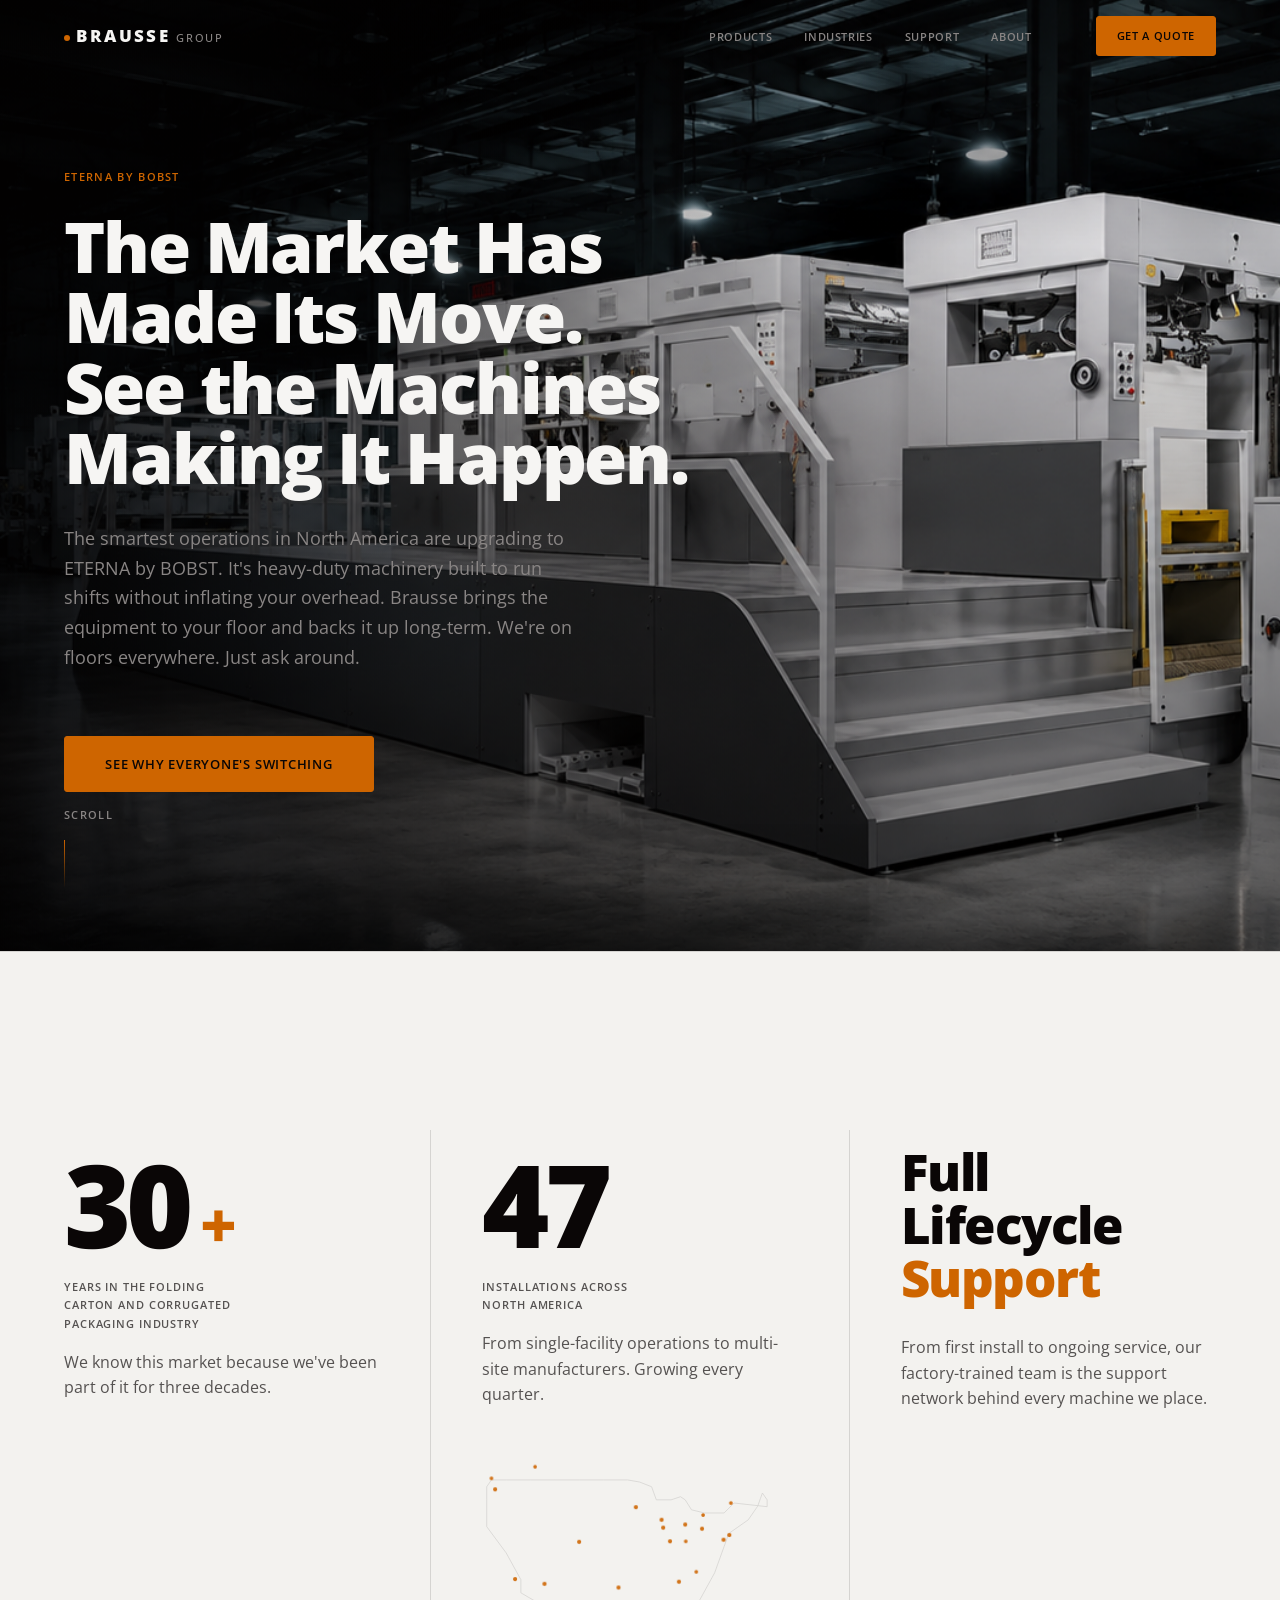
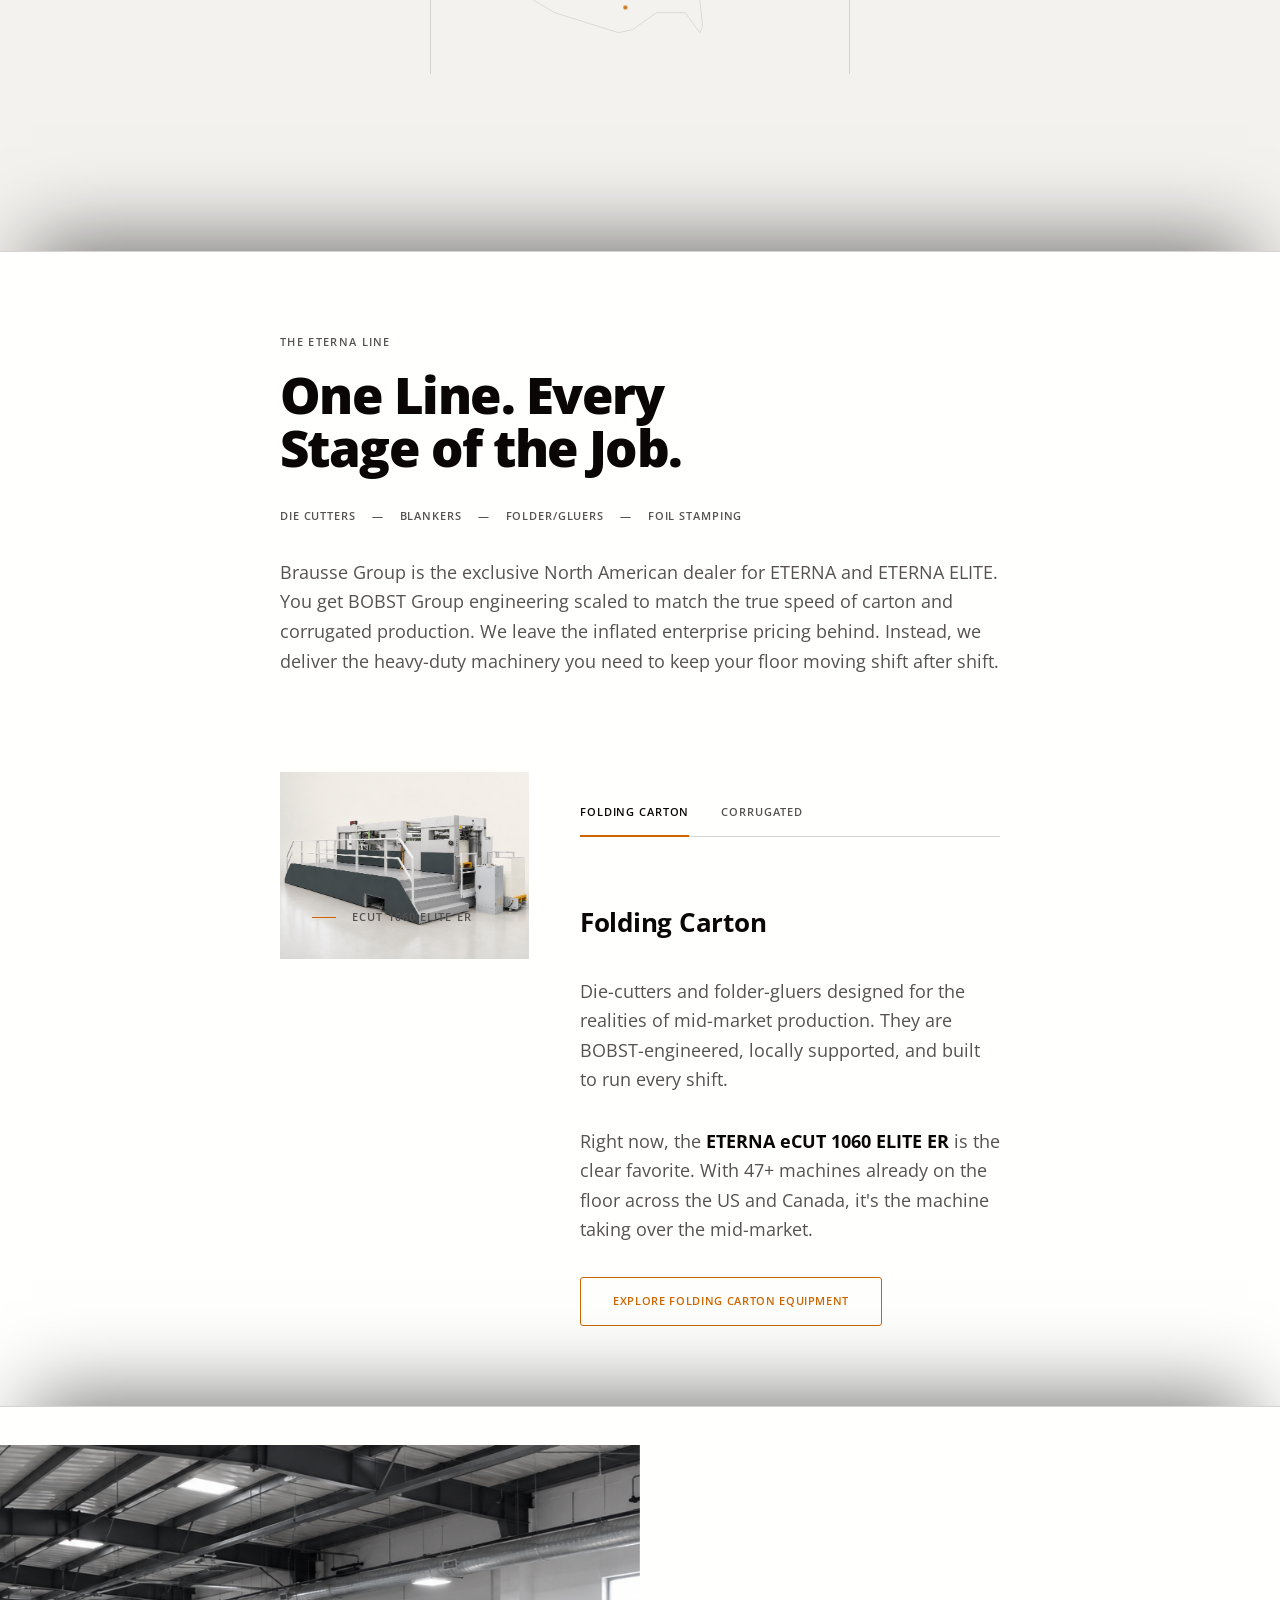
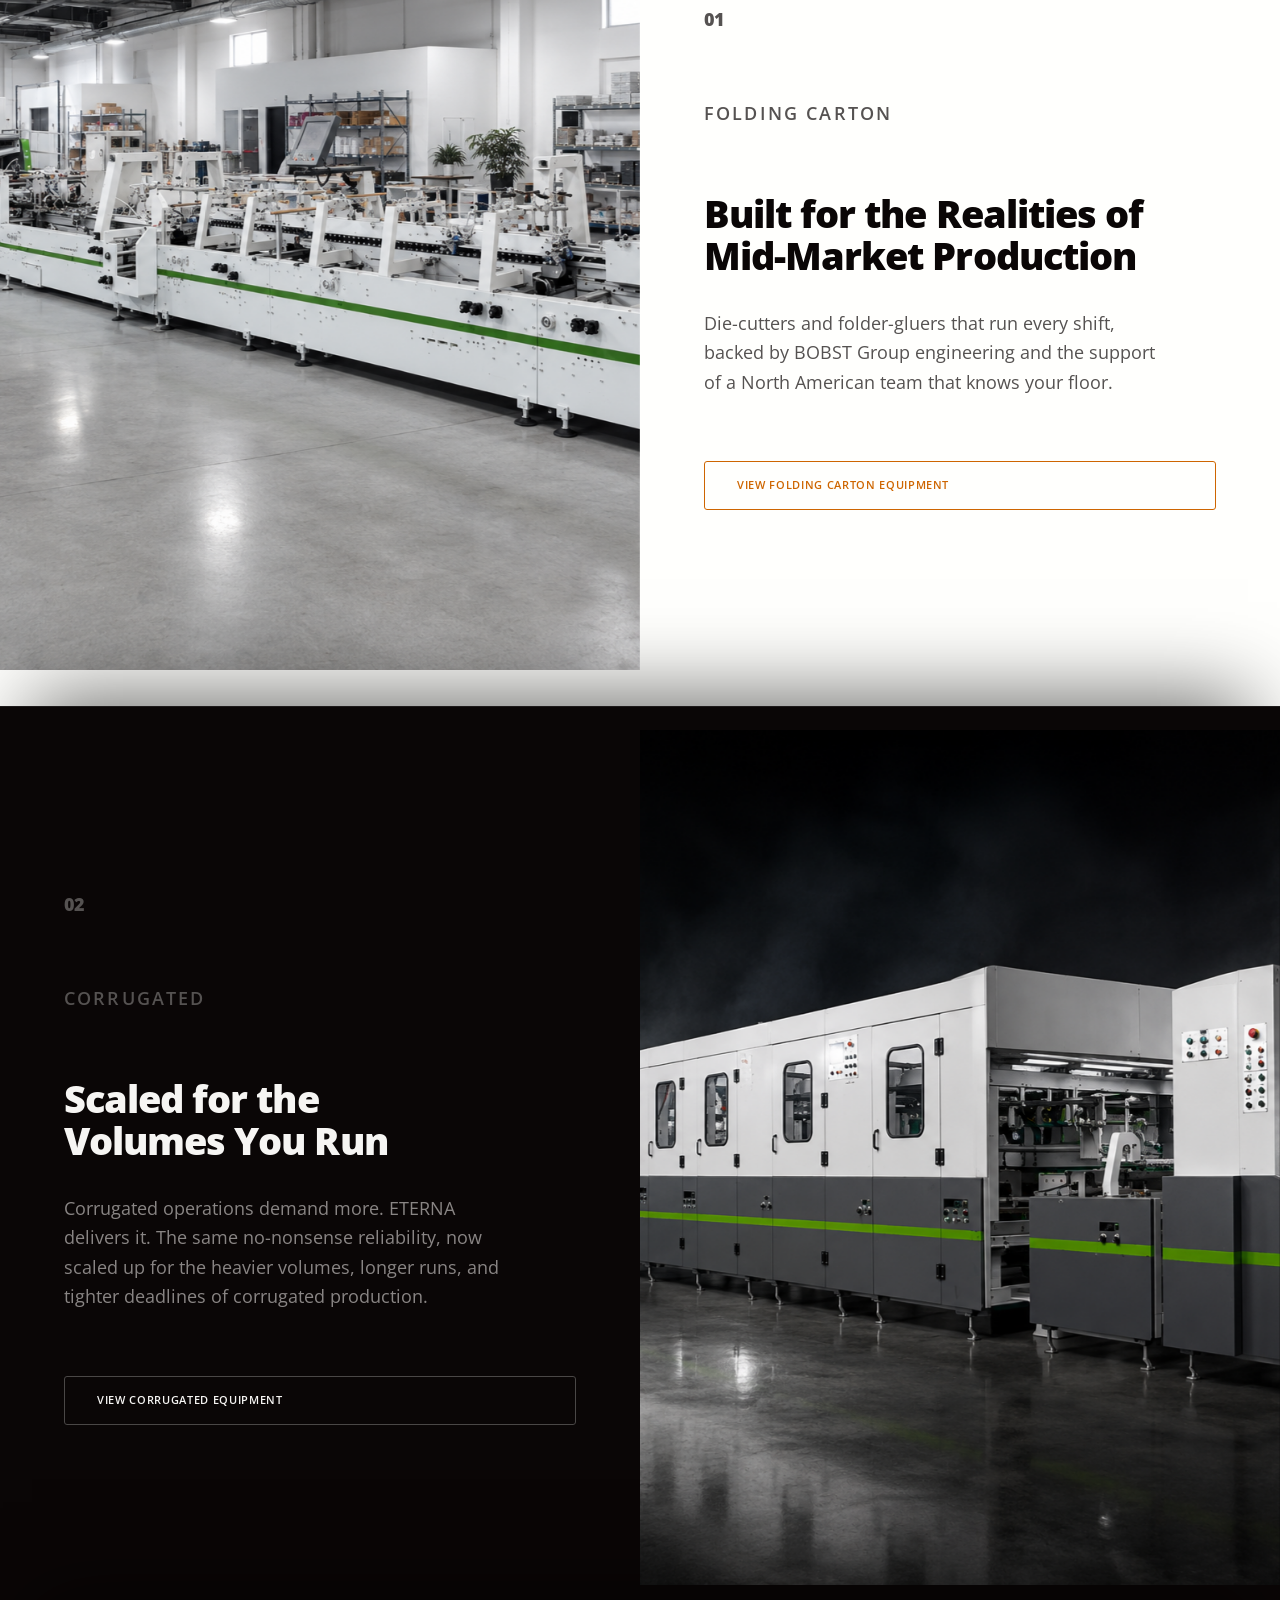
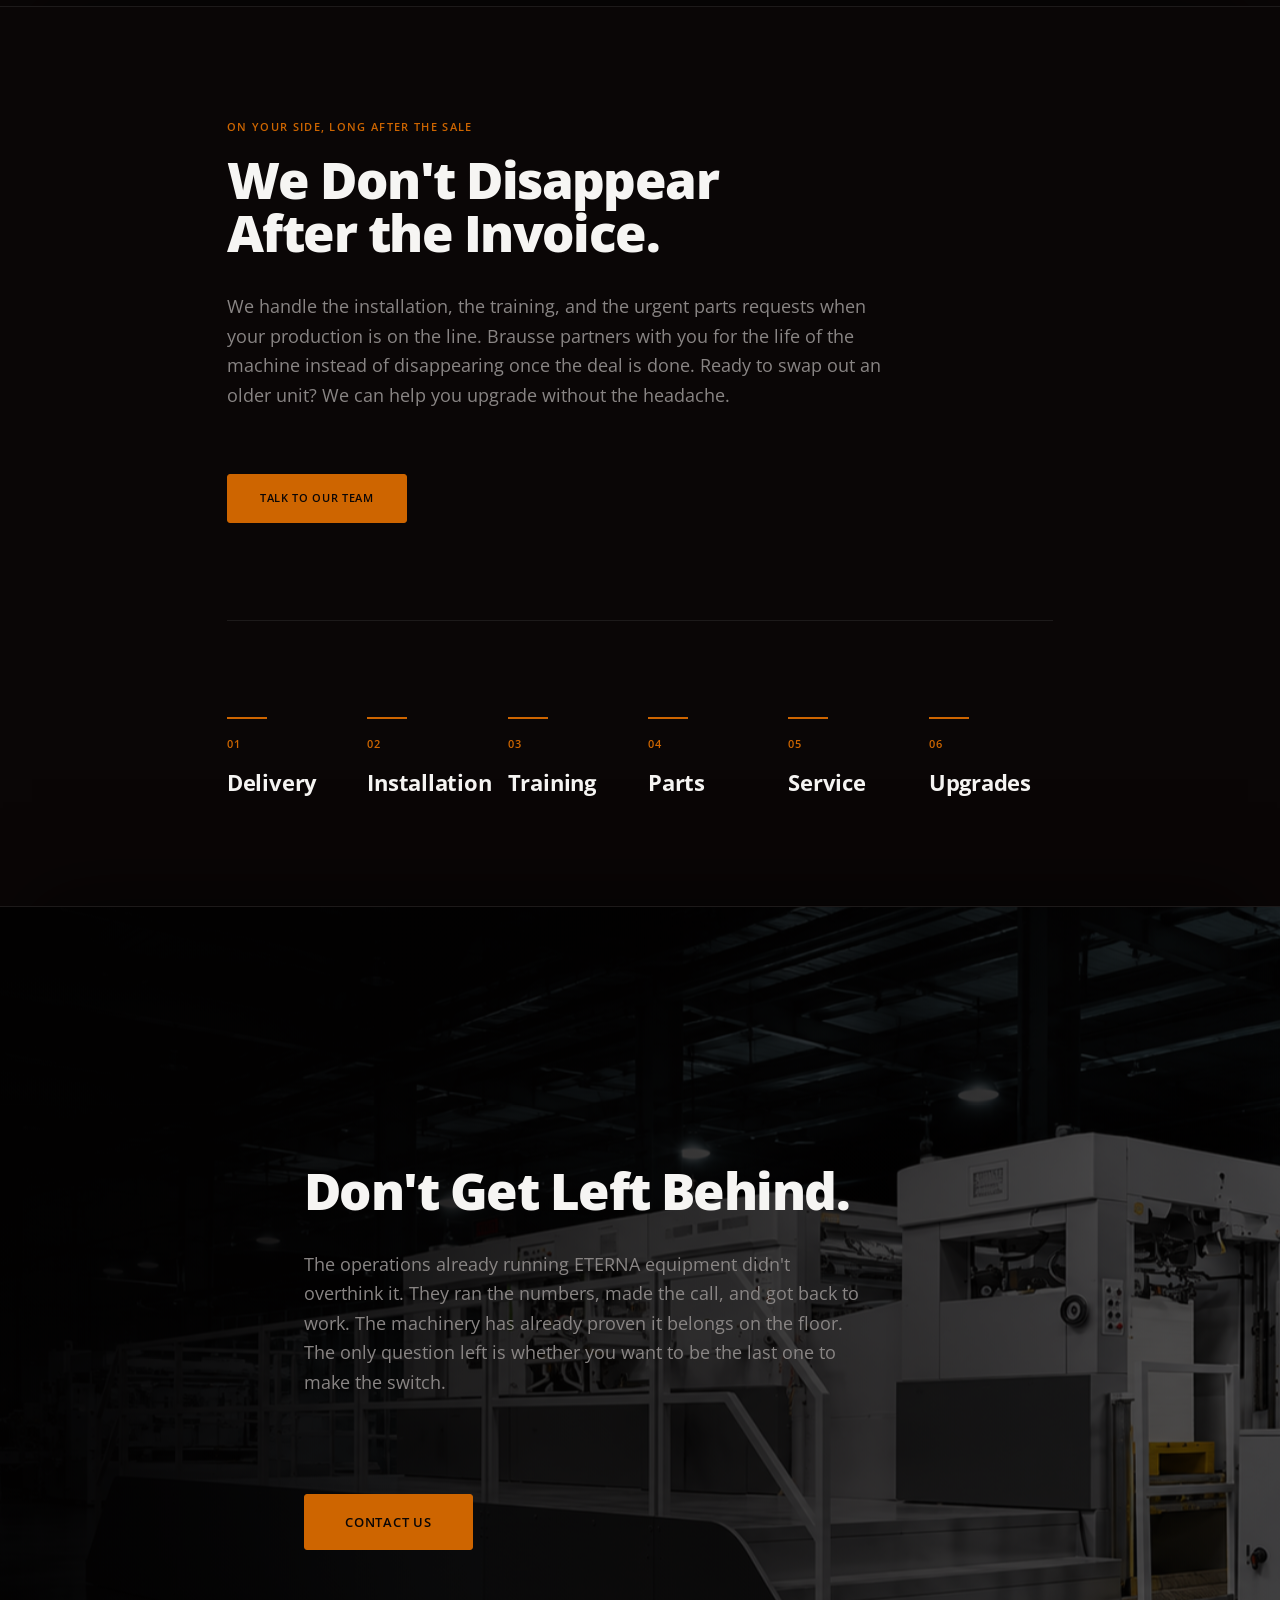
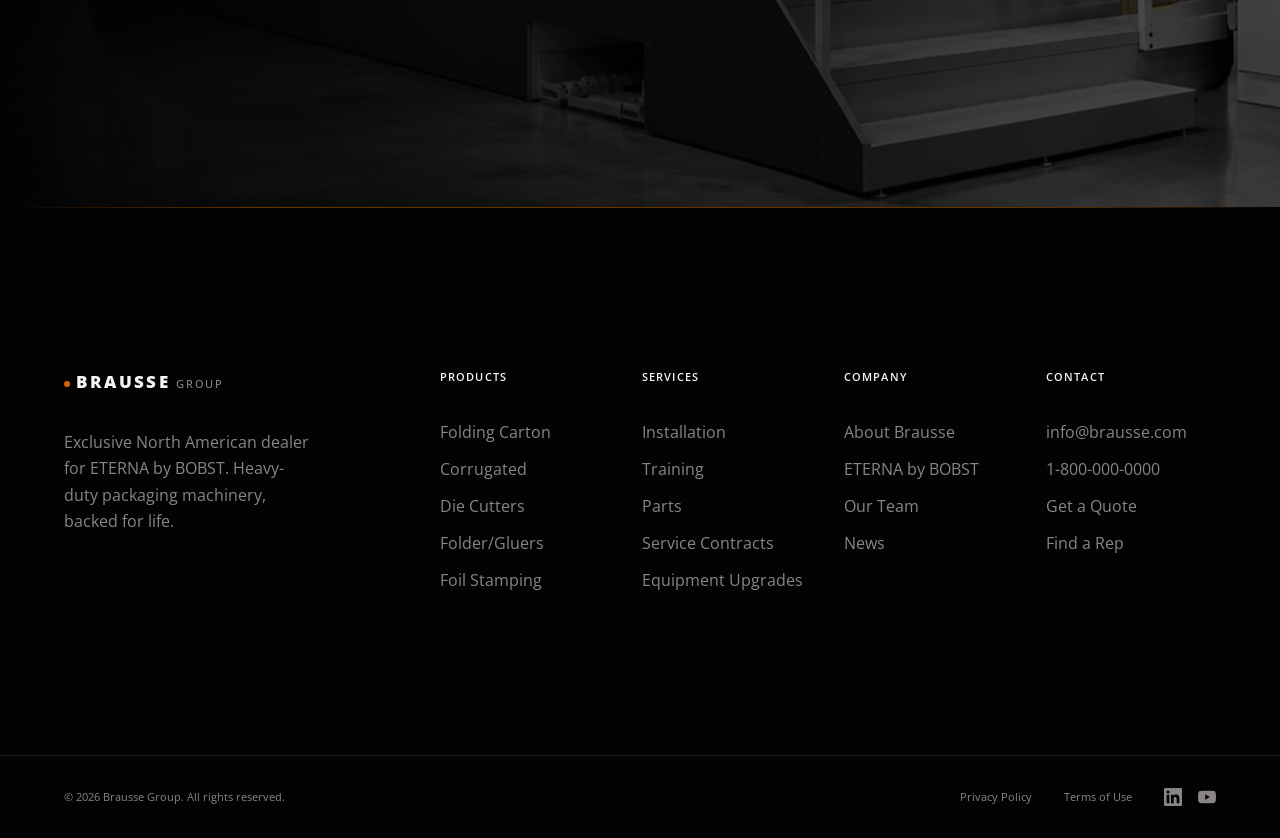
==== commit c09d4354: "feat: sticky-stack scroll — sections layer over each other Desktop (>=1025px, >=720px tall): each se" ====
--- a/prototype/index.html
+++ b/prototype/index.html
@@ -55,7 +55,7 @@
     </nav>
   </div>
 
-  <main id="main-content">
+  <main id="main-content" class="stack">
 
     <!-- ============================================================
          1. HERO
--- a/prototype/css/style.css
+++ b/prototype/css/style.css
@@ -72,7 +72,9 @@
   line-height: 1.7;
   color: var(--c-text);
   background: var(--c-bg);
-  overflow-x: hidden;
+  /* `clip` (not `hidden`) prevents horizontal overflow WITHOUT
+     establishing a scroll container, so position:sticky keeps working. */
+  overflow-x: clip;
   -webkit-font-smoothing: antialiased;
 }
 
@@ -1357,6 +1359,56 @@
 
 
 /* ================================================================
+   STACKING SCROLL — desktop only
+   Each panel pins to the top; the next scrolls up and covers it,
+   building a layered stack. Pure CSS position:sticky, no hijacking.
+   Panels are viewport-height so content is never hidden under the
+   covering panel. Disabled ≤1024px (normal flow) to protect content
+   on shorter screens.
+================================================================ */
+@media (min-width: 1025px) and (min-height: 720px) {
+  .stack > section {
+    position: sticky;
+    top: 0;
+    min-height: 100vh;
+    /* Crisp seam + soft depth so the overlap reads as physical layers */
+    box-shadow:
+      0 -1px 0 0 var(--c-border-l),
+      0 -40px 80px -32px oklch(8% 0.005 20 / 0.55);
+  }
+
+  /* Dark panels seam against a dark border, not the light one */
+  .stack > .hero,
+  .stack > .chapter--dark,
+  .stack > .lifecycle,
+  .stack > .closing-cta {
+    box-shadow:
+      0 -1px 0 0 var(--c-border),
+      0 -40px 80px -32px oklch(8% 0.005 20 / 0.6);
+  }
+
+  /* Center each panel's content within the viewport-height frame.
+     Hero keeps its own bottom-aligned flex composition. */
+  .stack > section:not(.hero) {
+    display: flex;
+    flex-direction: column;
+    justify-content: center;
+  }
+
+  /* Trim the tall editorial padding so content-dense panels fit 100vh */
+  .stack > .metrics,
+  .stack > .products,
+  .stack > .lifecycle {
+    padding-block: clamp(4rem, 9vh, 7rem);
+  }
+
+  .stack > .closing-cta {
+    min-height: 100vh;
+  }
+}
+
+
+/* ================================================================
    RESPONSIVE — TABLET
 ================================================================ */
 @media (max-width: 1024px) {
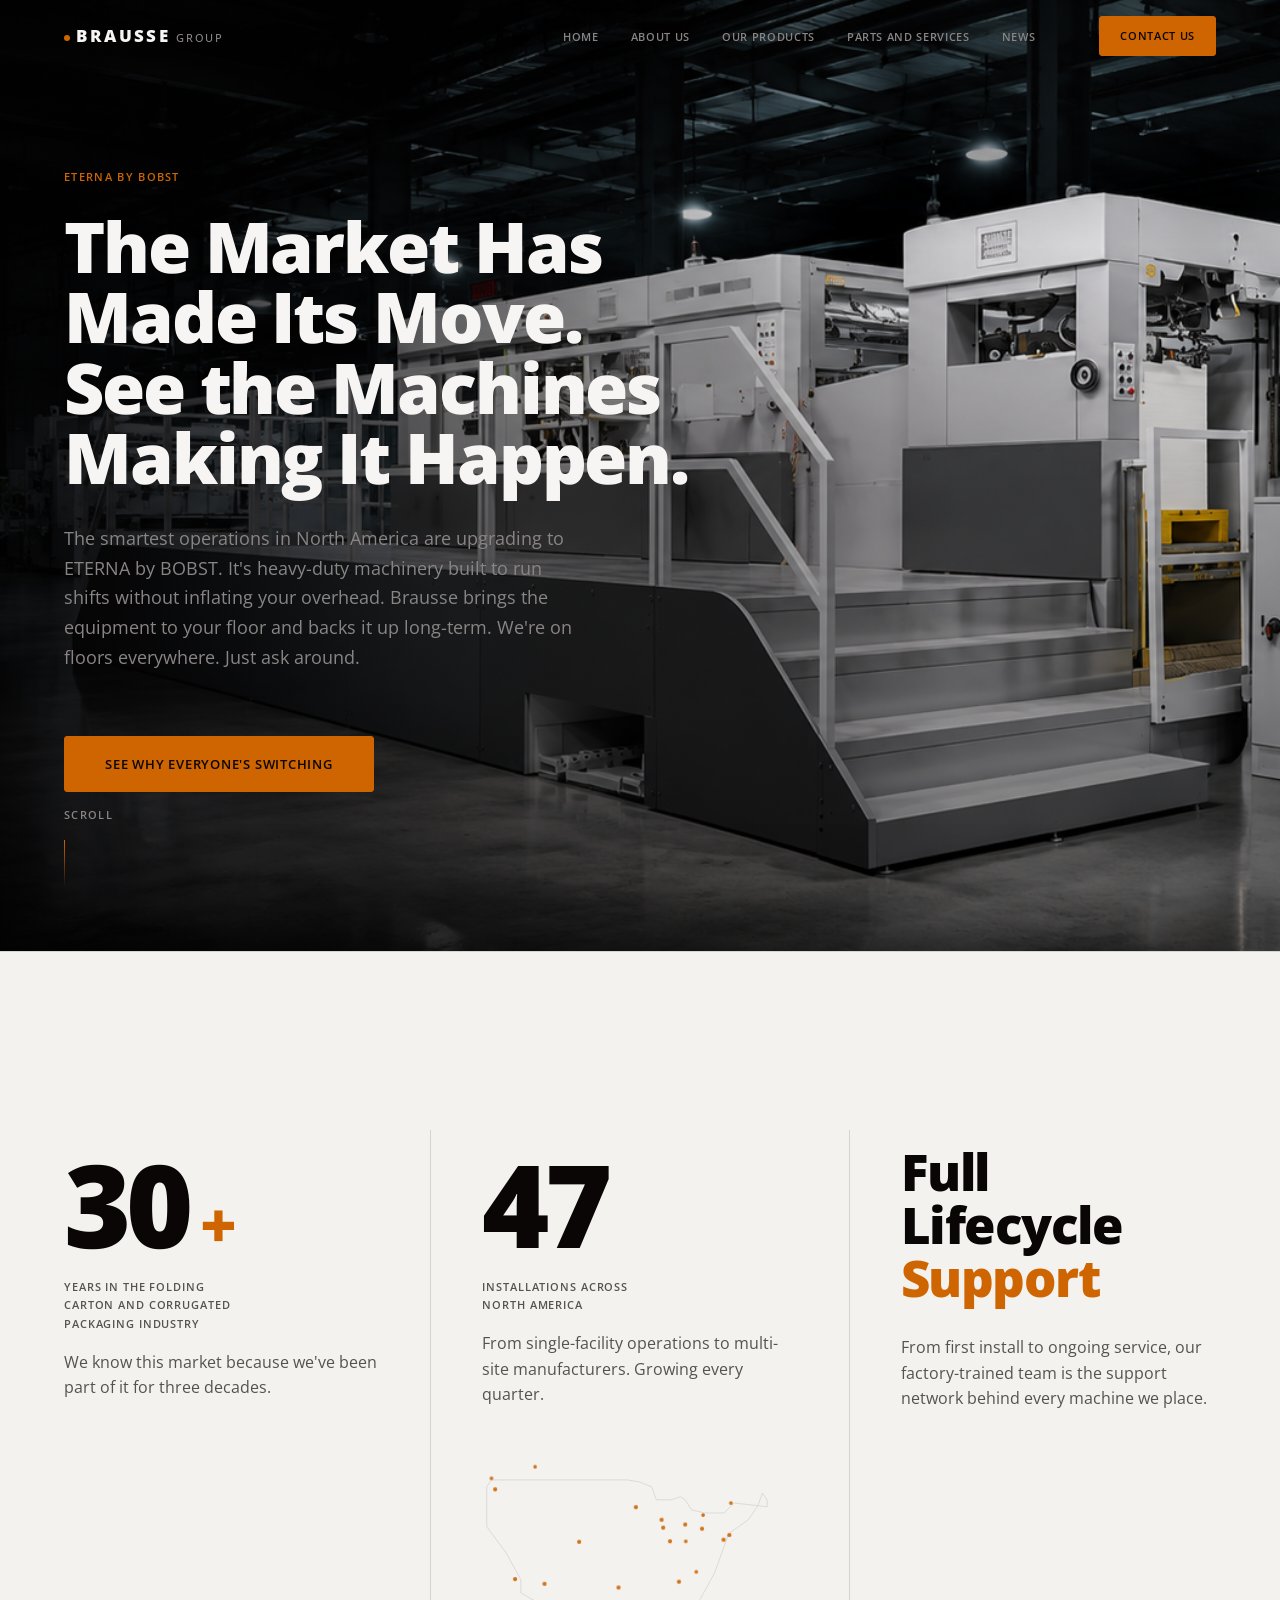
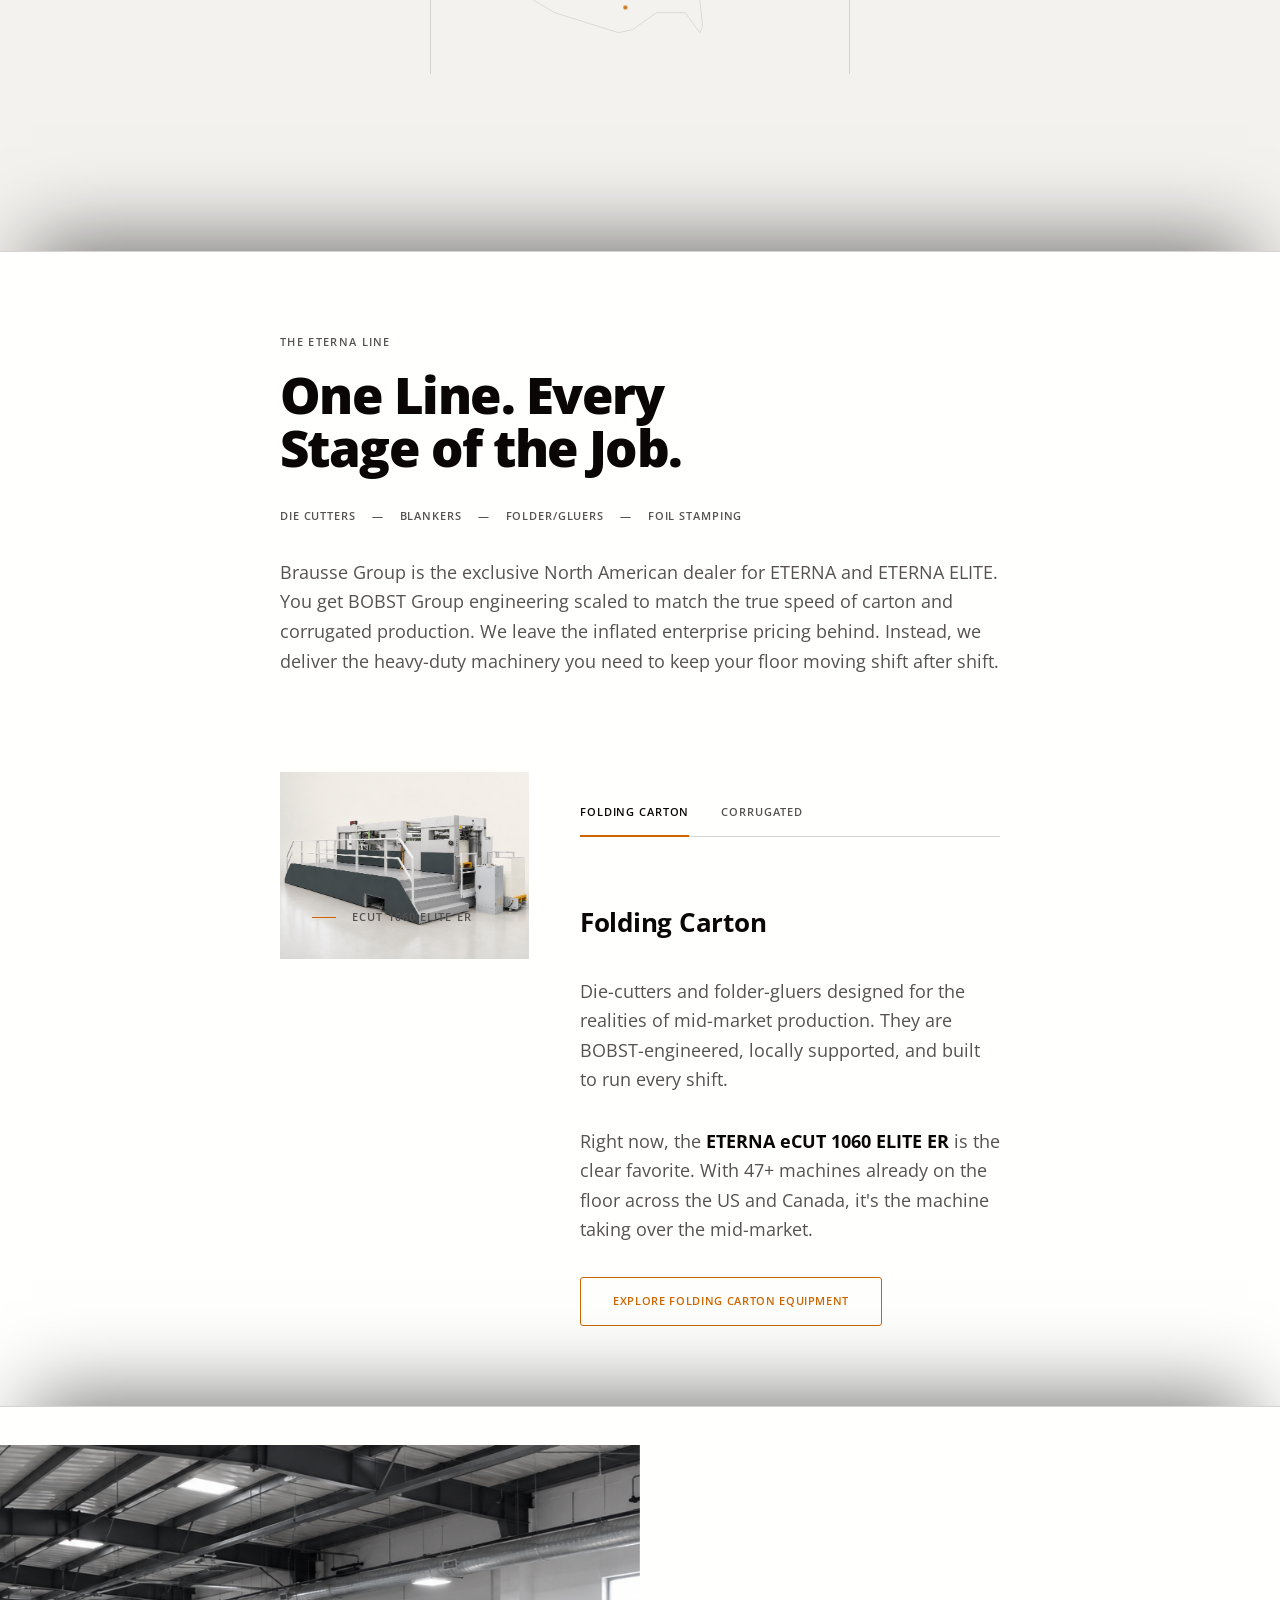
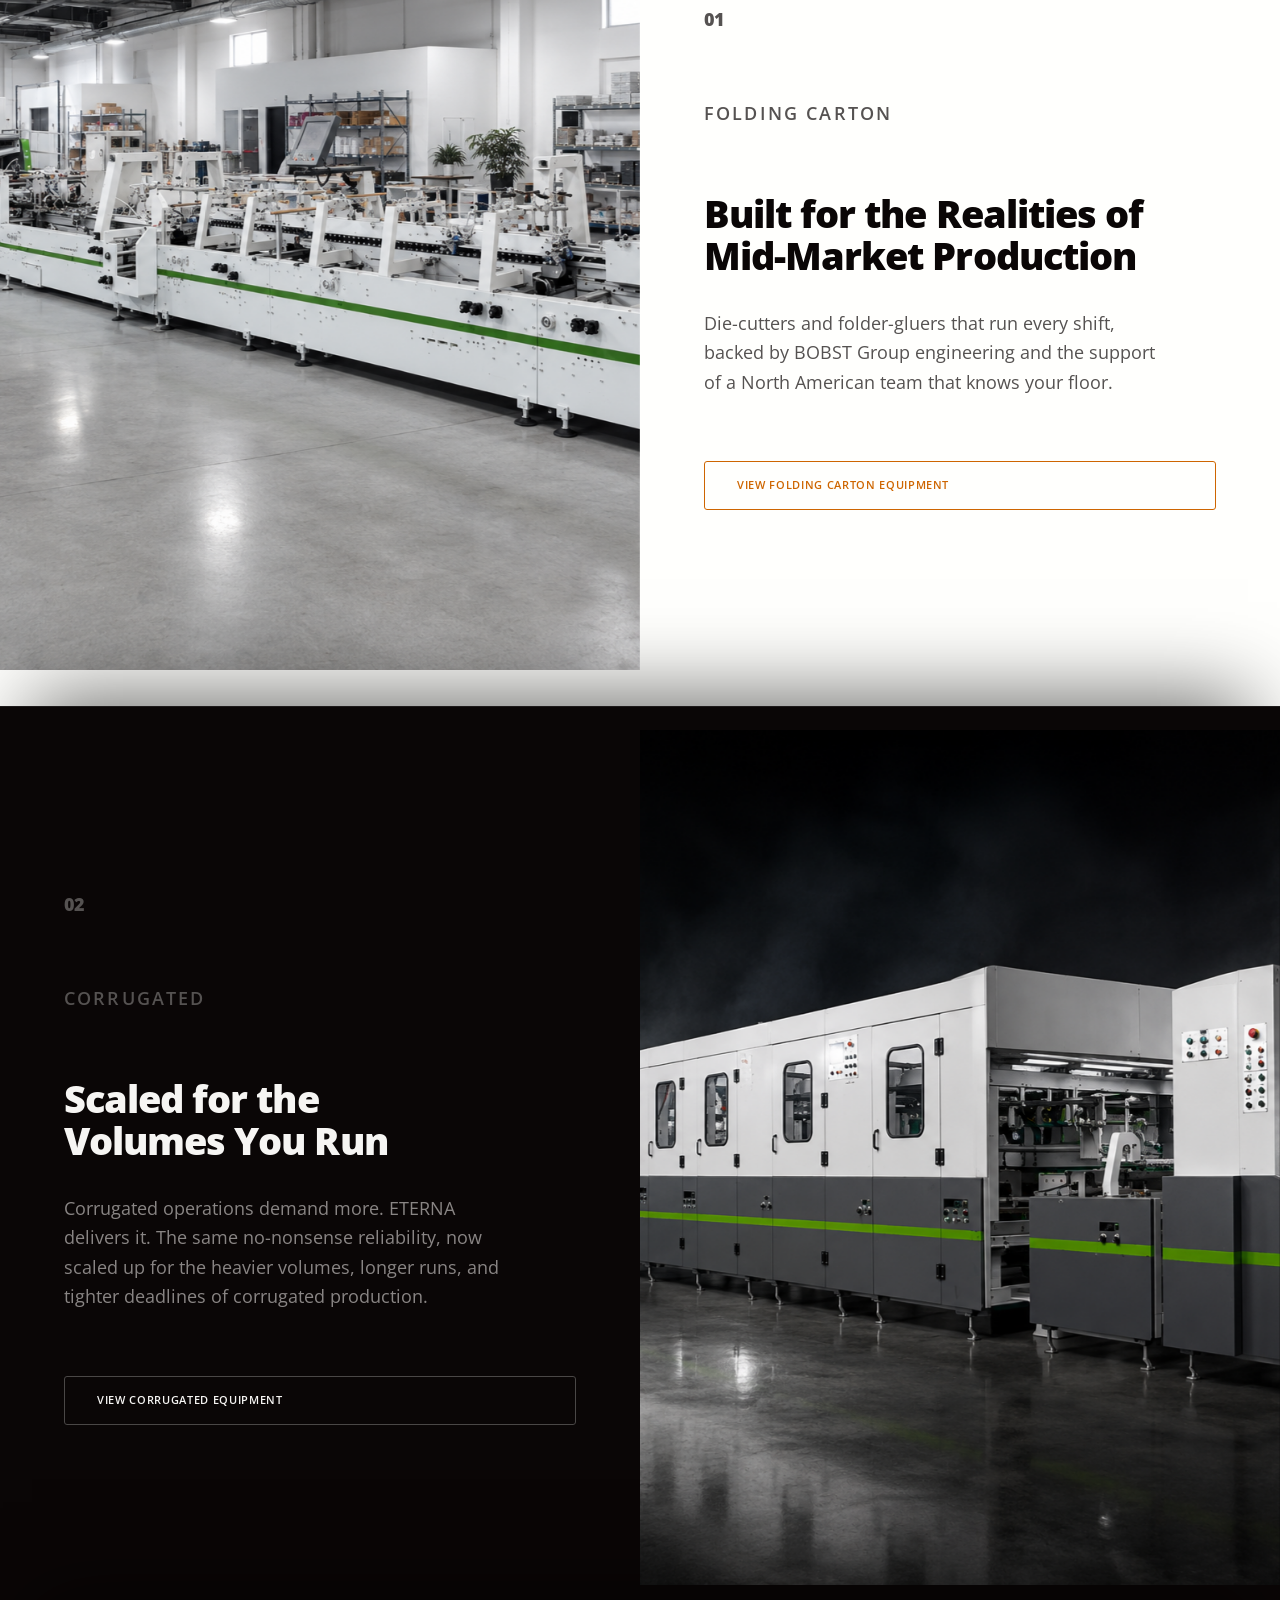
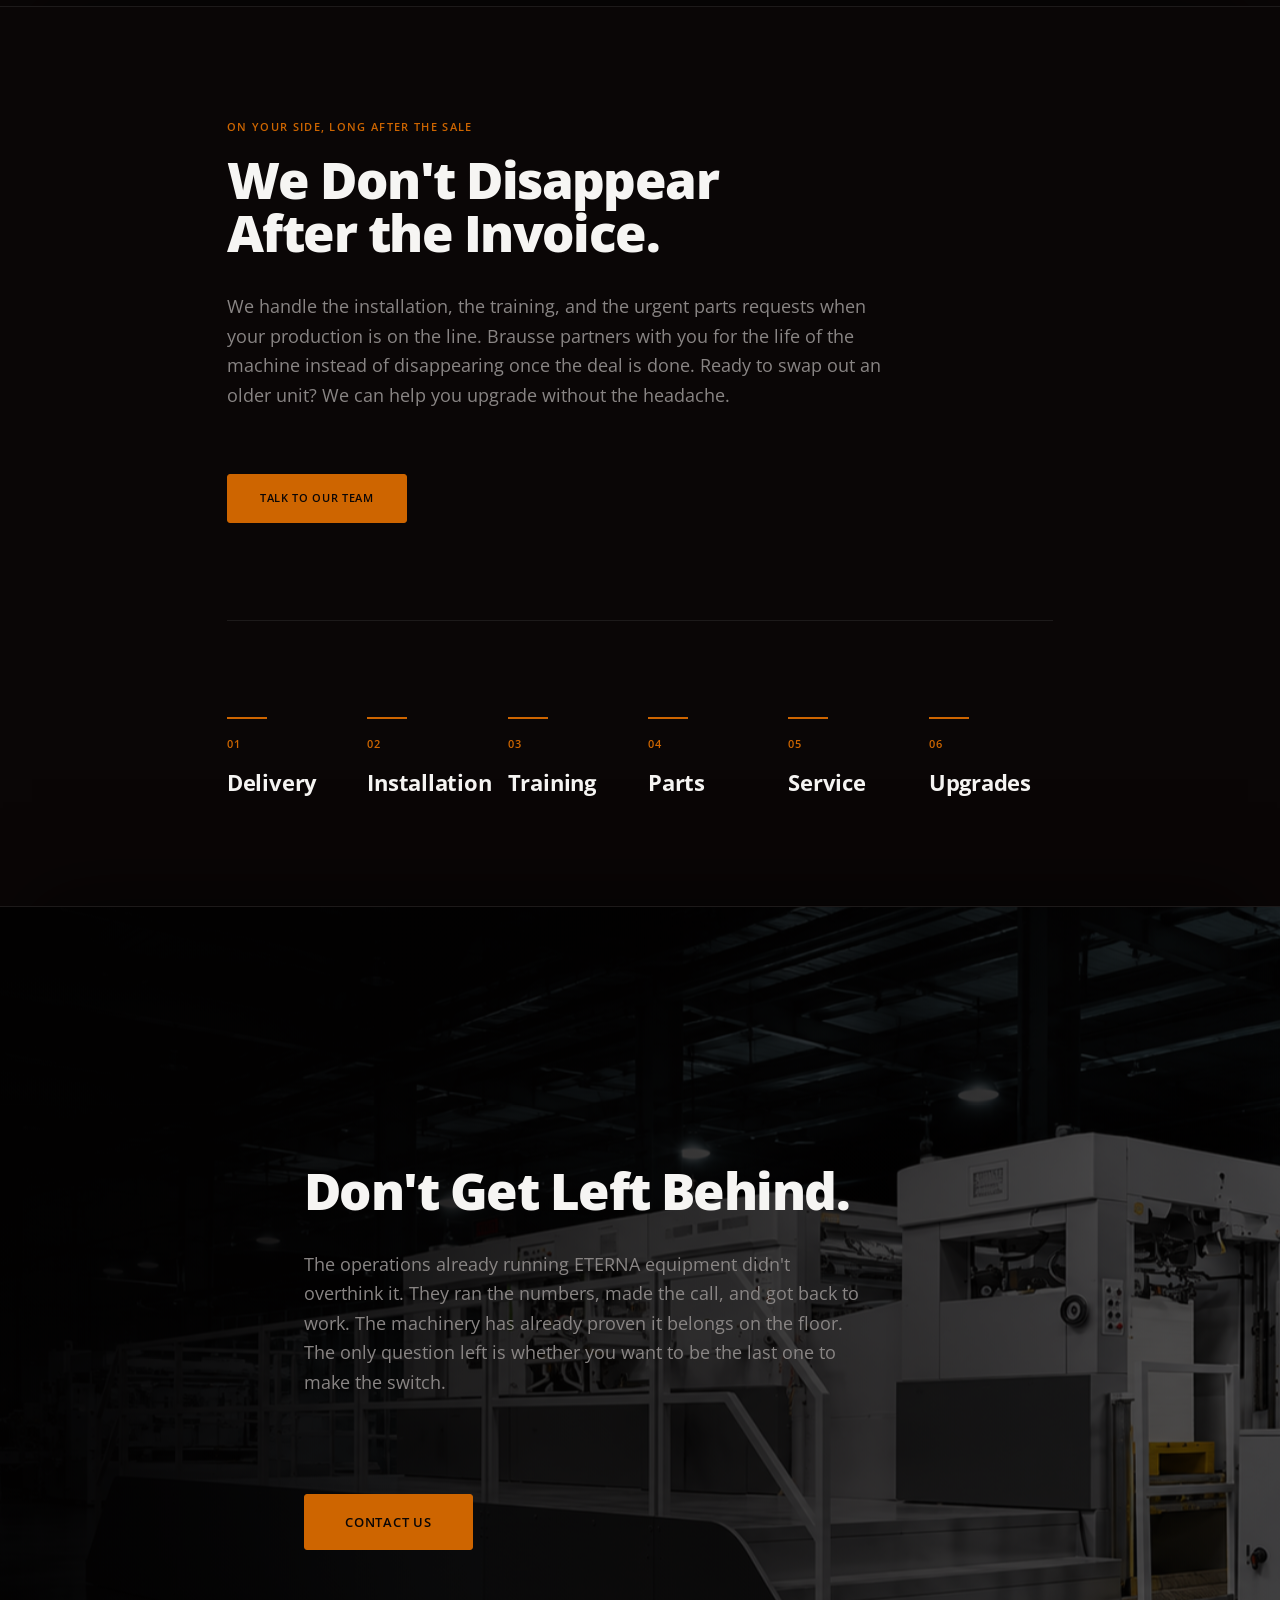
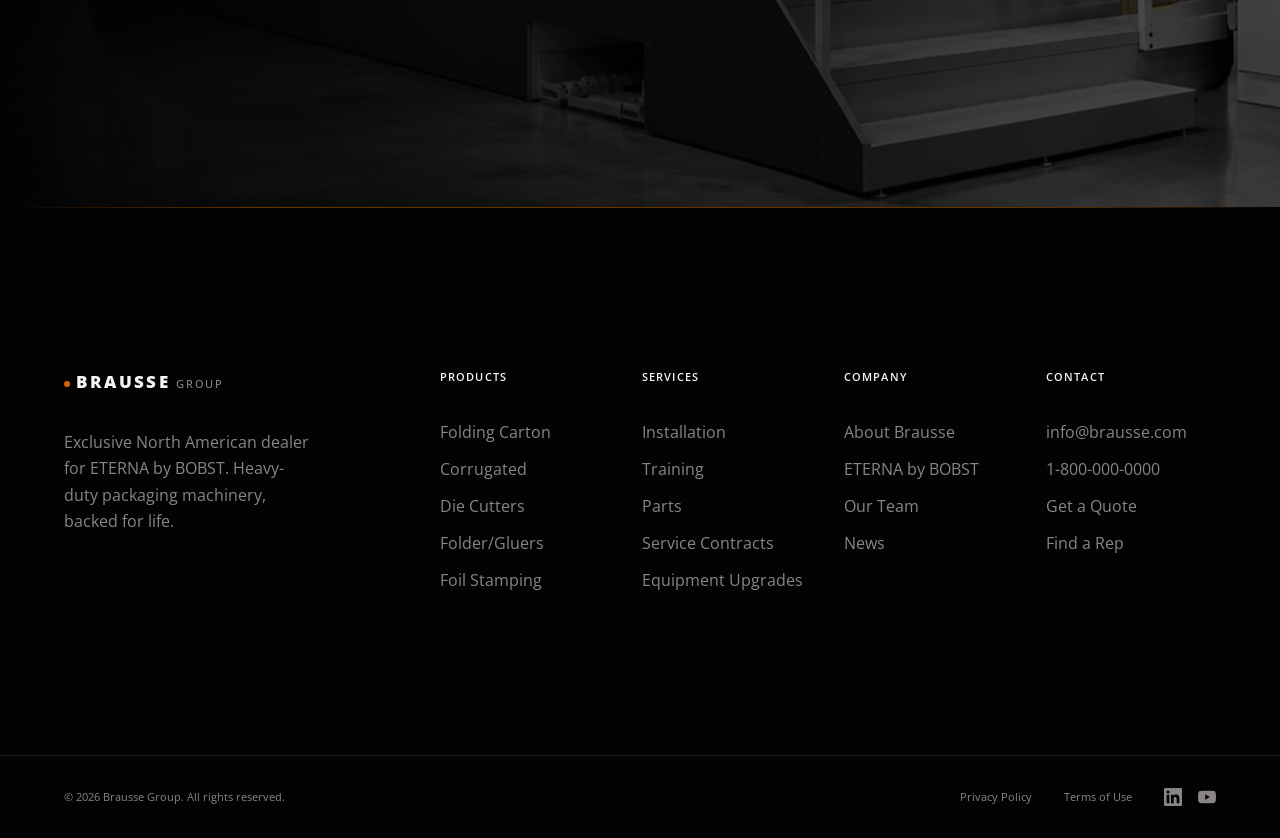
==== commit 70923076: "feat: navbar IA — Home / About Us / Our Products / Parts and Services / News - Nav + mobile menu rel" ====
--- a/prototype/index.html
+++ b/prototype/index.html
@@ -24,13 +24,14 @@
       </a>
       <nav class="header__nav" aria-label="Main navigation">
         <ul role="list">
-          <li><a href="#products">Products</a></li>
-          <li><a href="#industries">Industries</a></li>
-          <li><a href="#support">Support</a></li>
-          <li><a href="#about">About</a></li>
+          <li><a href="#main-content">Home</a></li>
+          <li><a href="#about">About Us</a></li>
+          <li><a href="#products">Our Products</a></li>
+          <li><a href="#support">Parts and Services</a></li>
+          <li><a href="#news">News</a></li>
         </ul>
       </nav>
-      <a href="#contact" class="btn btn--primary header__cta">Get a Quote</a>
+      <a href="#contact" class="btn btn--primary header__cta">Contact Us</a>
       <button class="header__menu-btn" id="menu-btn" aria-label="Open menu" aria-expanded="false" aria-controls="mobile-menu">
         <span class="menu-btn__bar"></span>
         <span class="menu-btn__bar"></span>
@@ -46,11 +47,12 @@
     </button>
     <nav aria-label="Mobile navigation">
       <ul role="list">
-        <li><a href="#products" class="mobile-menu__link">Products</a></li>
-        <li><a href="#industries" class="mobile-menu__link">Industries</a></li>
-        <li><a href="#support" class="mobile-menu__link">Support</a></li>
-        <li><a href="#about" class="mobile-menu__link">About</a></li>
-        <li><a href="#contact" class="mobile-menu__link mobile-menu__cta">Get a Quote</a></li>
+        <li><a href="#main-content" class="mobile-menu__link">Home</a></li>
+        <li><a href="#about" class="mobile-menu__link">About Us</a></li>
+        <li><a href="#products" class="mobile-menu__link">Our Products</a></li>
+        <li><a href="#support" class="mobile-menu__link">Parts and Services</a></li>
+        <li><a href="#news" class="mobile-menu__link">News</a></li>
+        <li><a href="#contact" class="mobile-menu__link mobile-menu__cta">Contact Us</a></li>
       </ul>
     </nav>
   </div>
@@ -86,7 +88,7 @@
     <!-- ============================================================
          2. METRICS + MAP
     ============================================================ -->
-    <section class="metrics" aria-label="Key metrics and installations">
+    <section class="metrics" id="about" aria-label="Key metrics and installations">
       <div class="metrics__inner" data-stagger>
 
         <div class="metrics__item">
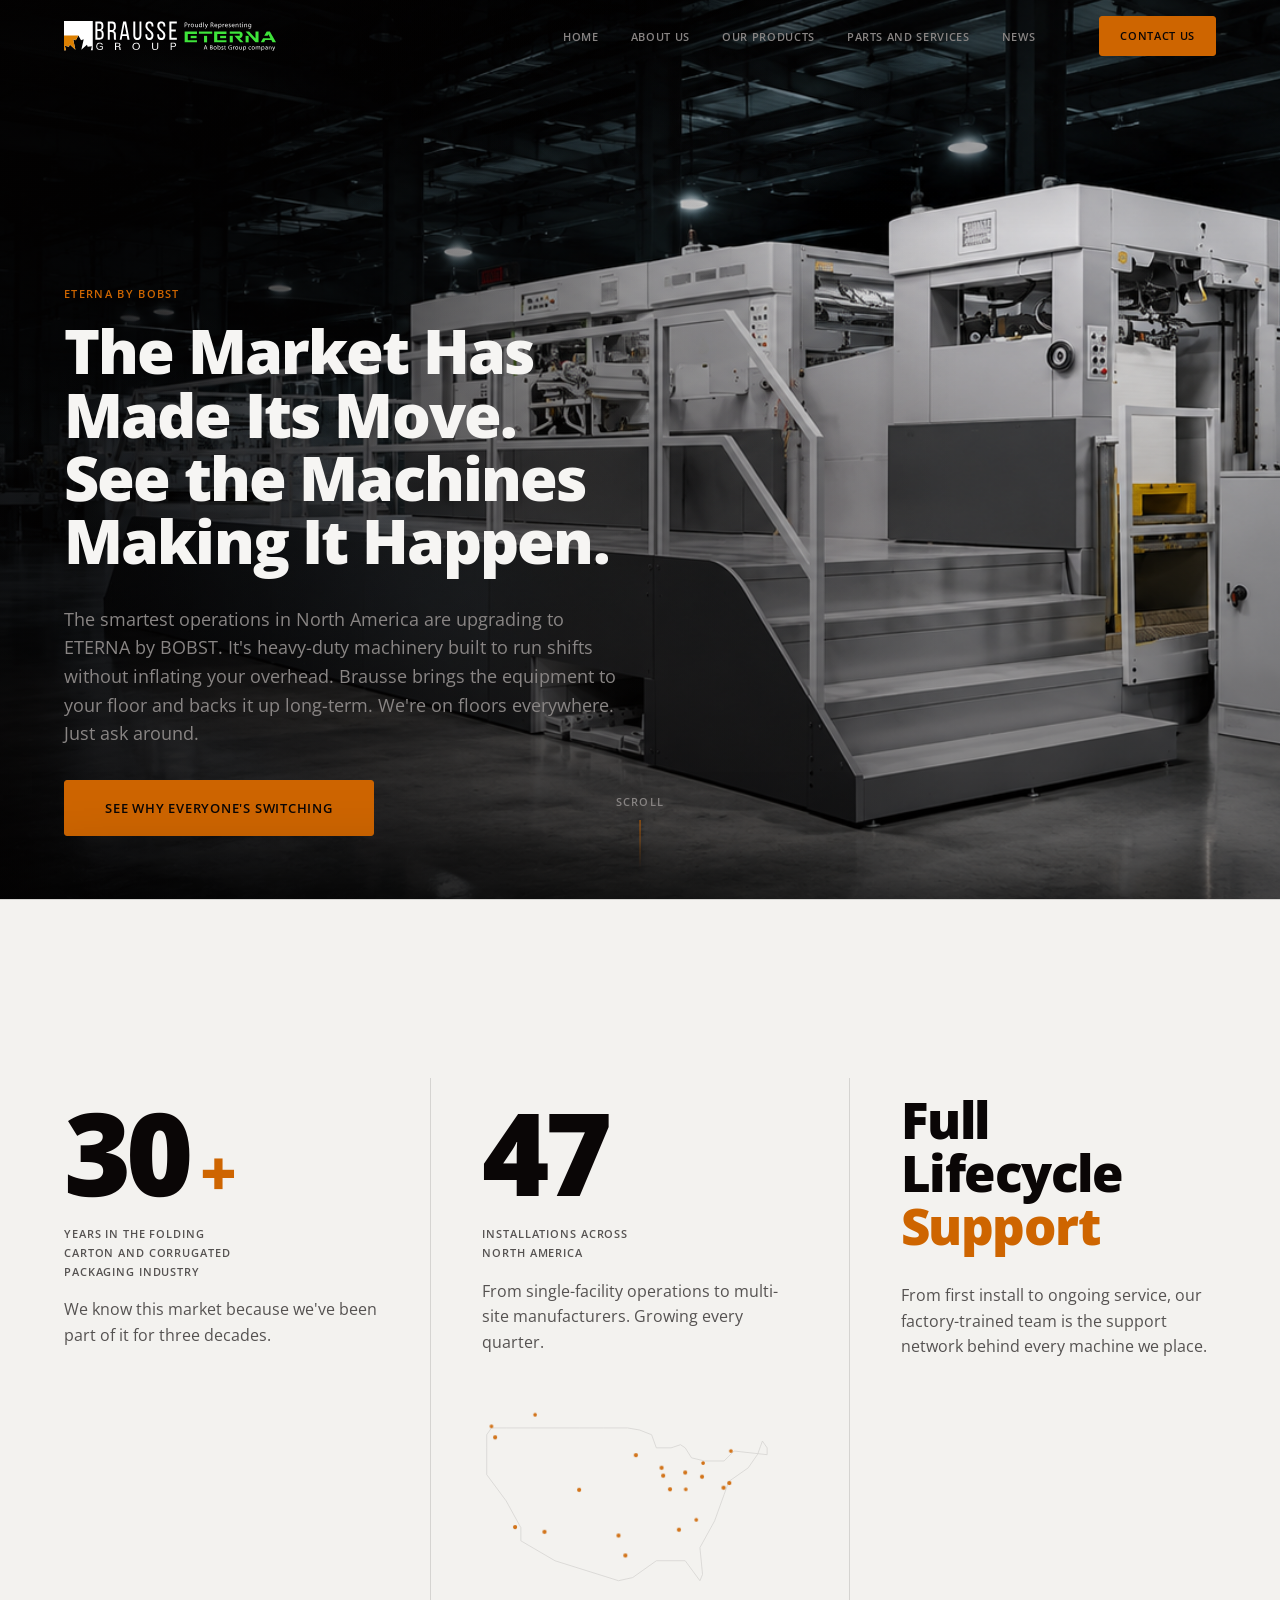
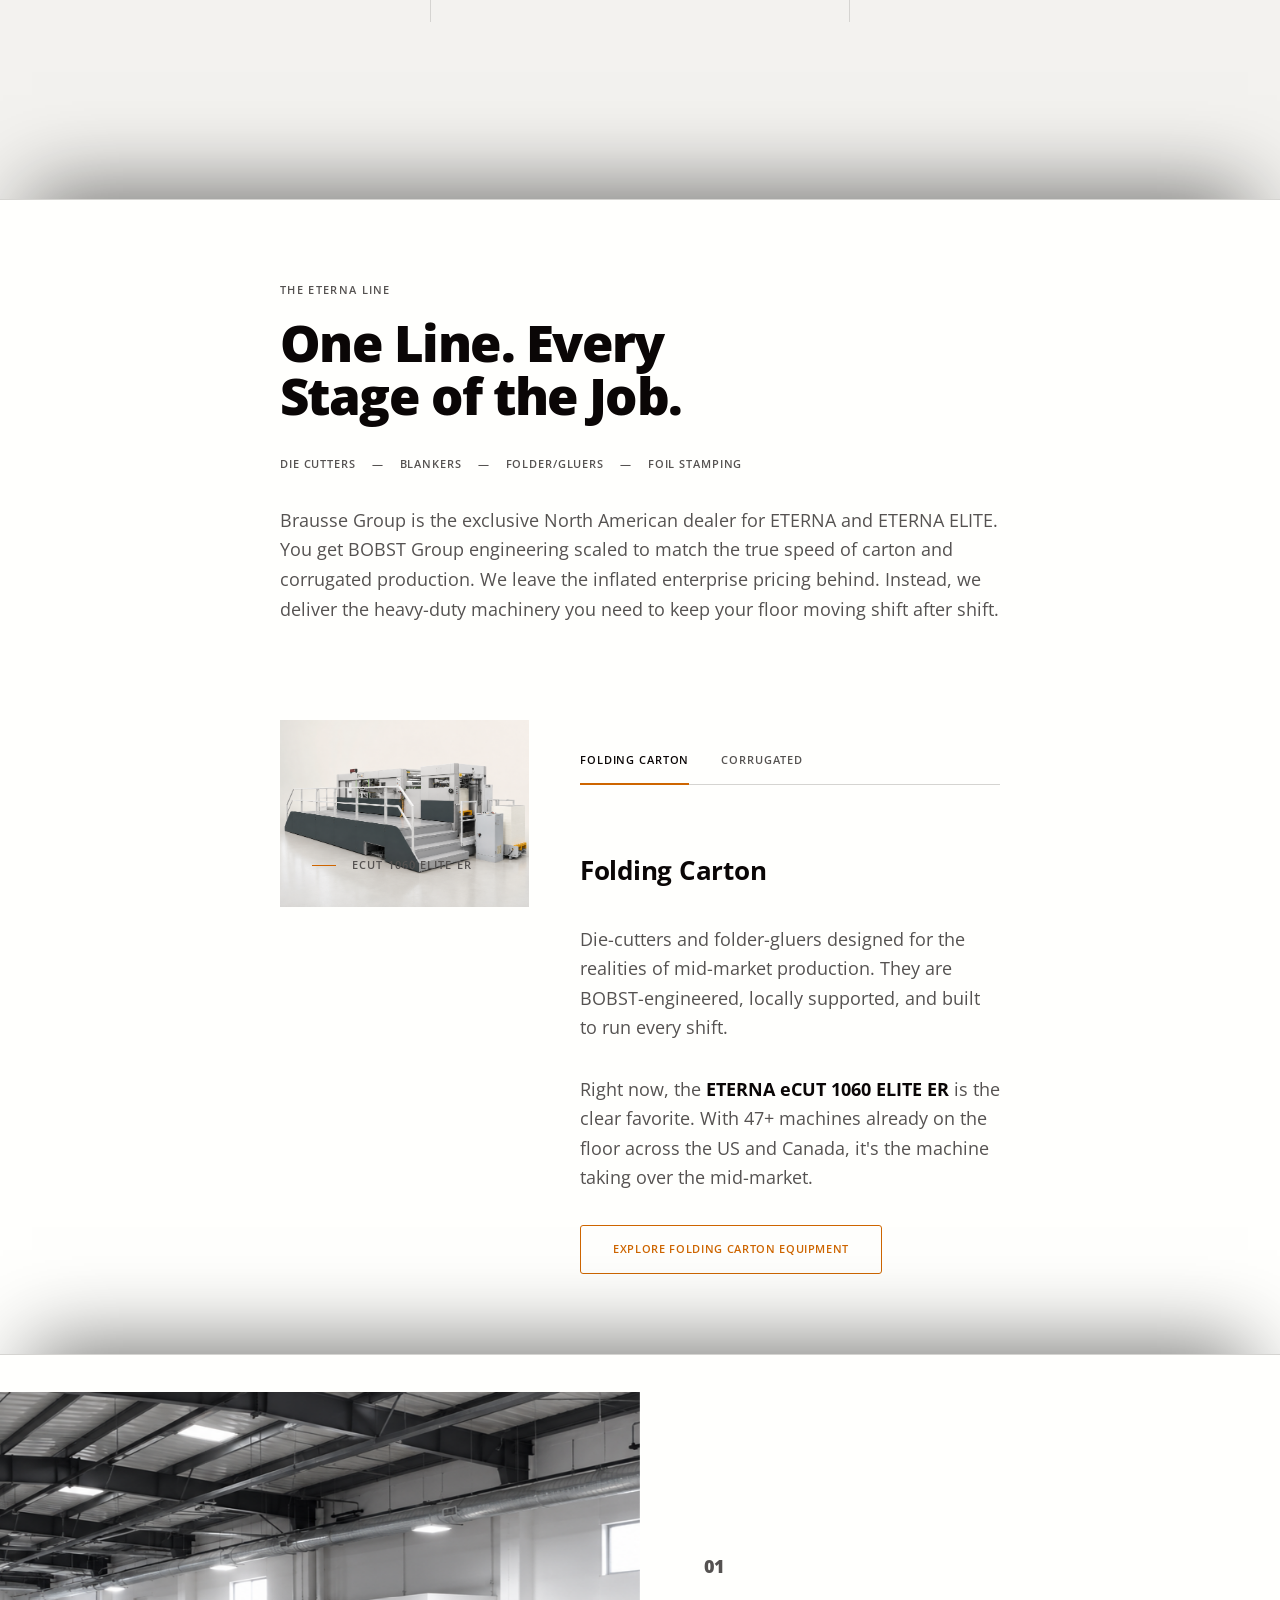
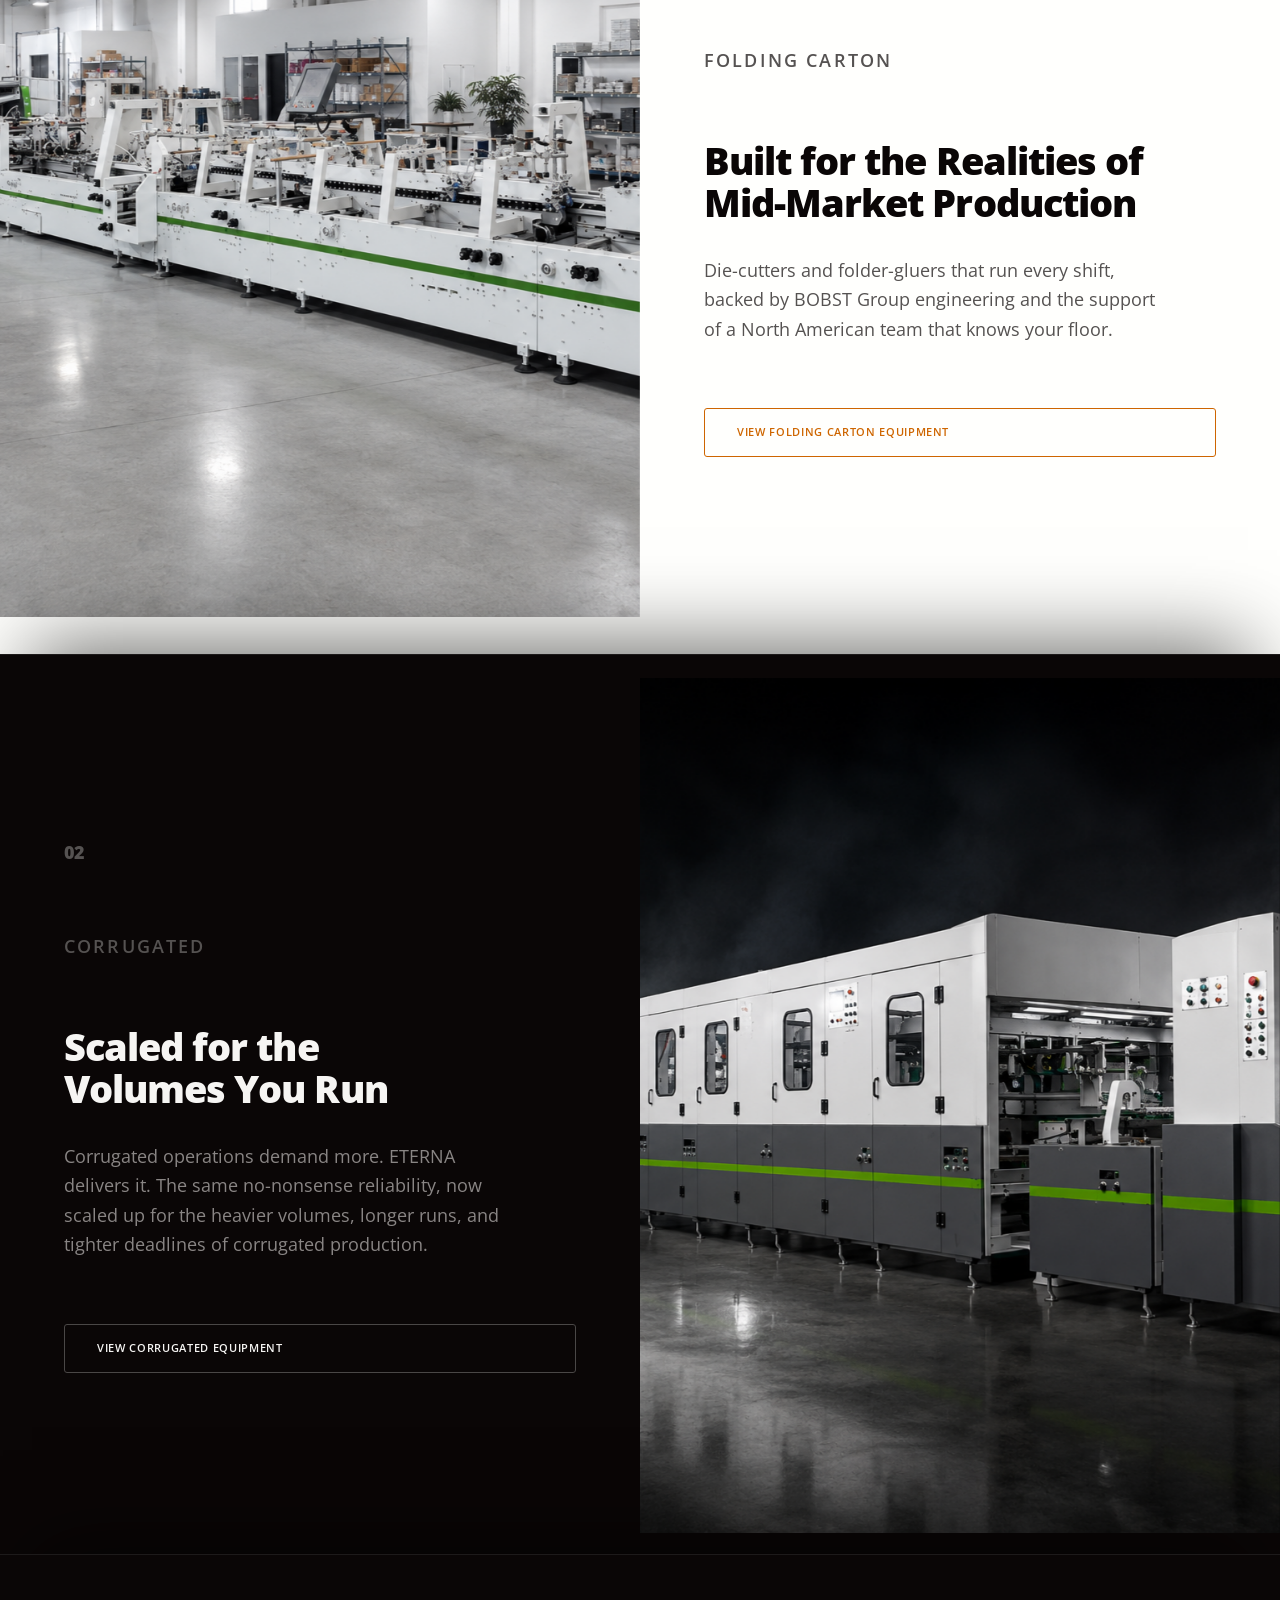
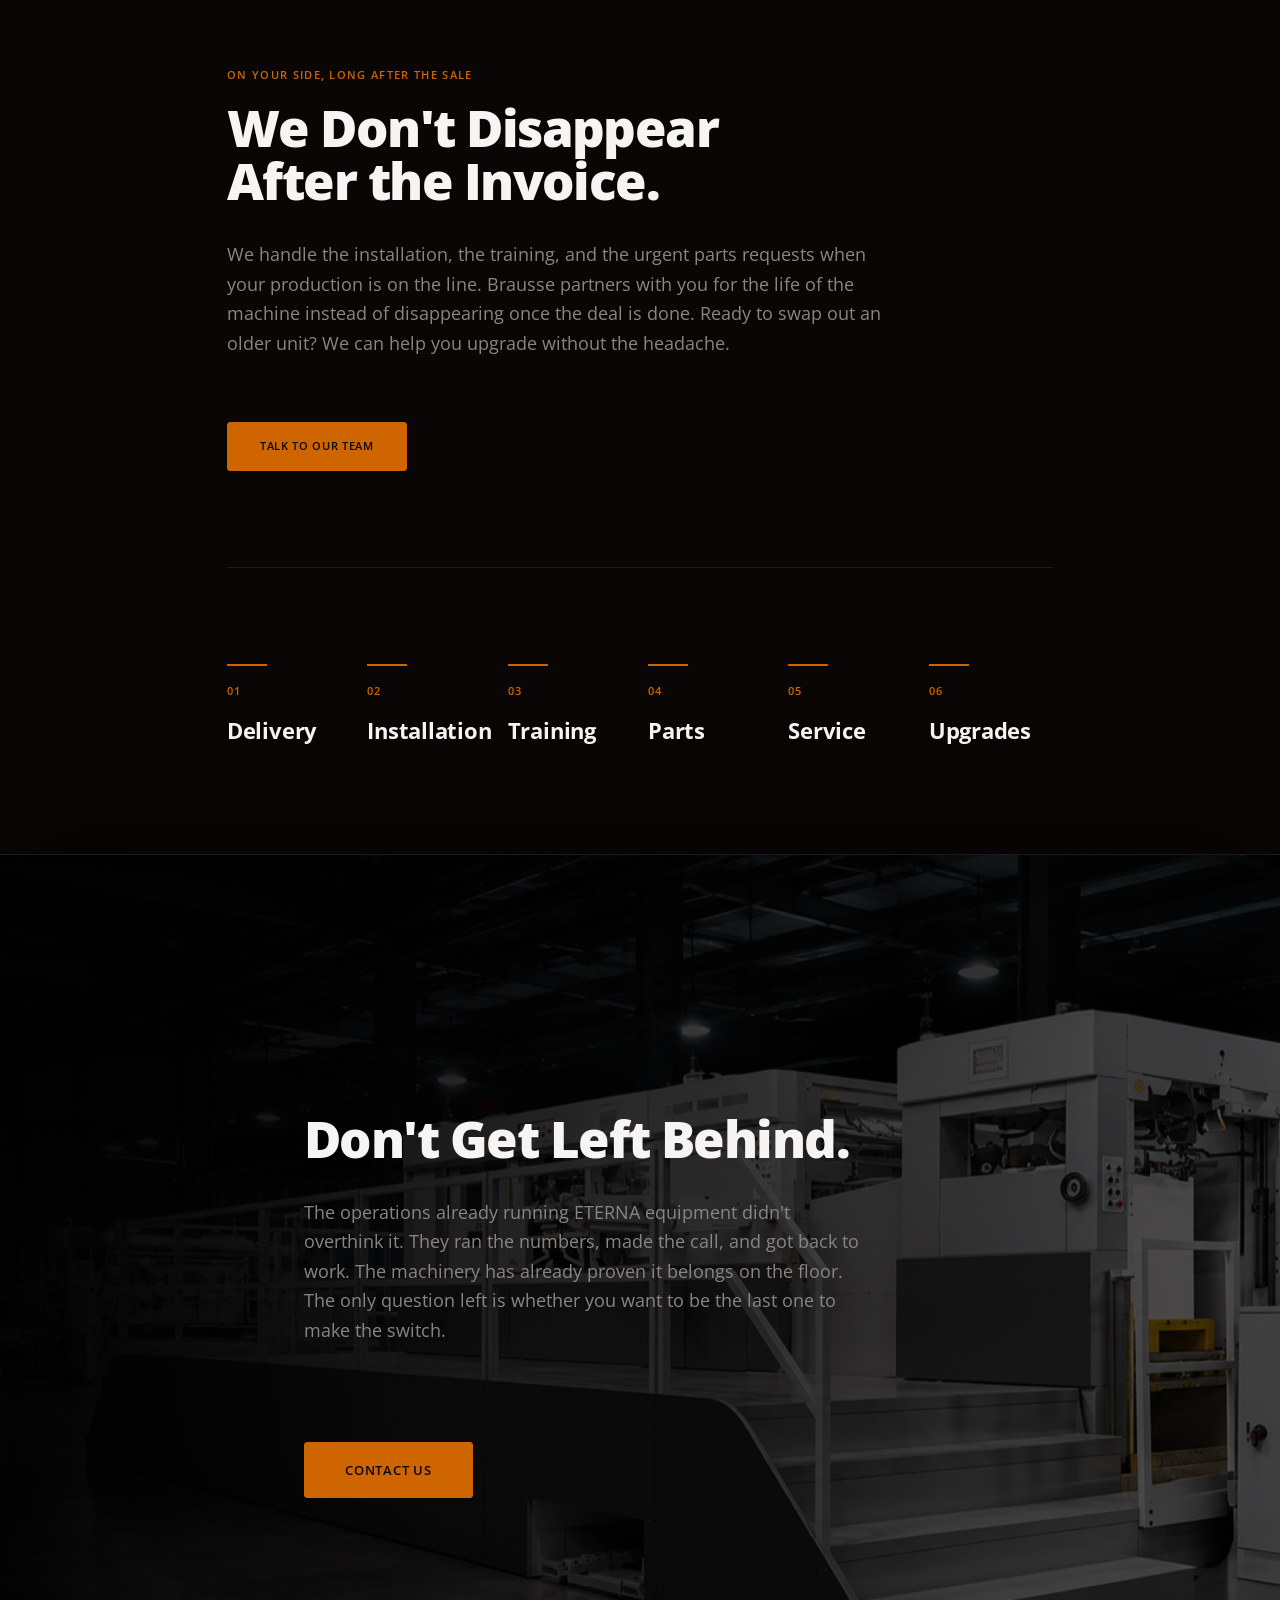
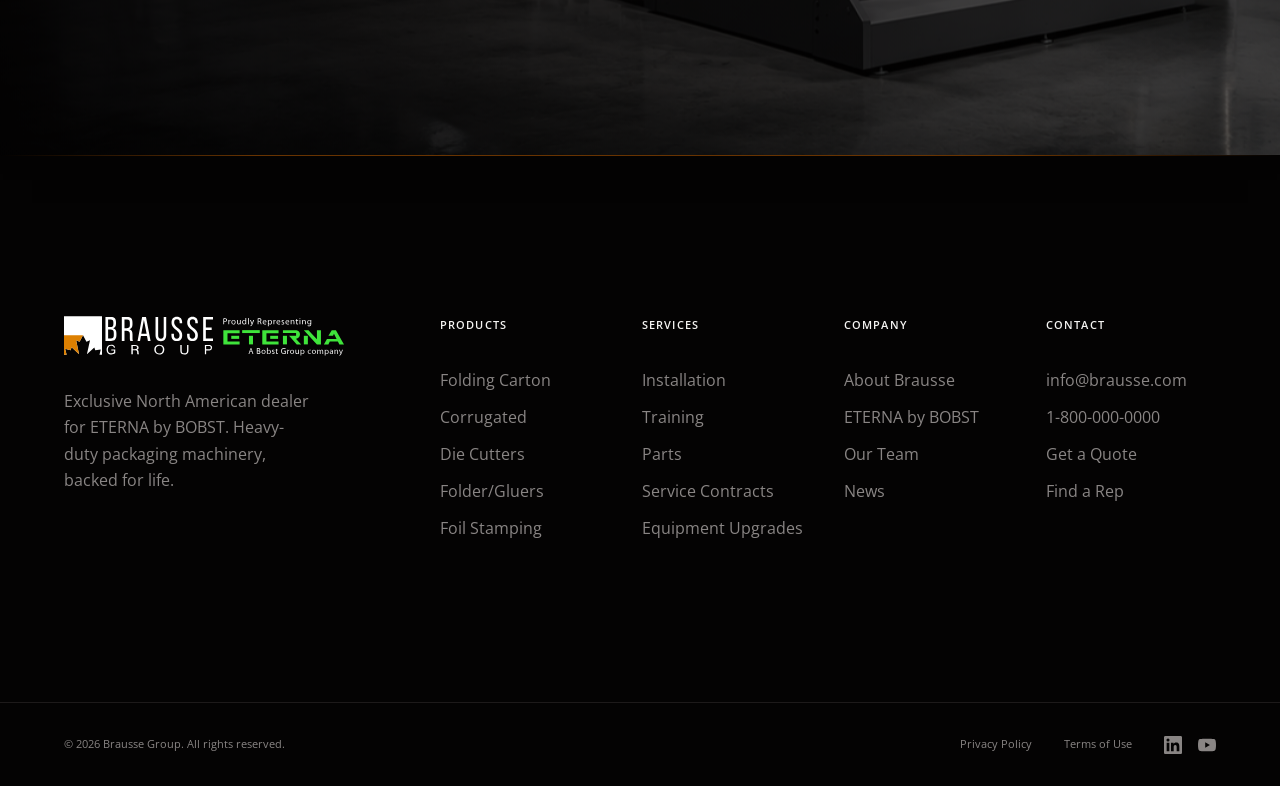
==== commit 32a6afe3: "feat: brand lockup logo in header/footer + hero fits one viewport Logo: - Header and footer now use " ====
--- a/prototype/index.html
+++ b/prototype/index.html
@@ -17,10 +17,8 @@
   ============================================================ -->
   <header class="site-header" id="site-header" role="banner">
     <div class="header__inner">
-      <a href="/" class="header__logo" aria-label="Brausse Group — Home">
-        <span class="logo__mark" aria-hidden="true"></span>
-        <span class="logo__wordmark">BRAUSSE</span>
-        <span class="logo__sub">GROUP</span>
+      <a href="#main-content" class="header__logo" aria-label="Brausse Group — ETERNA by BOBST — Home">
+        <img src="assets/svg/logo-lockup-white.svg" alt="Brausse Group — ETERNA by BOBST" class="header__logo-img">
       </a>
       <nav class="header__nav" aria-label="Main navigation">
         <ul role="list">
@@ -348,10 +346,8 @@
     <div class="footer__divider" aria-hidden="true"></div>
     <div class="footer__inner">
       <div class="footer__brand">
-        <a href="/" class="footer__logo" aria-label="Brausse Group — Home">
-          <span class="logo__mark logo__mark--light" aria-hidden="true"></span>
-          <span class="logo__wordmark logo__wordmark--light">BRAUSSE</span>
-          <span class="logo__sub logo__sub--light">GROUP</span>
+        <a href="#main-content" class="footer__logo" aria-label="Brausse Group — ETERNA by BOBST — Home">
+          <img src="assets/svg/logo-lockup-white.svg" alt="Brausse Group — ETERNA by BOBST" class="footer__logo-img">
         </a>
         <p class="footer__tagline">Exclusive North American dealer for ETERNA by BOBST. Heavy-duty packaging machinery, backed for life.</p>
       </div>
--- a/prototype/css/style.css
+++ b/prototype/css/style.css
@@ -287,35 +287,14 @@
 /* Logo */
 .header__logo {
   display: flex;
-  align-items: baseline;
-  gap: 0.4rem;
+  align-items: center;
   flex-shrink: 0;
-  color: var(--c-text-inv);
-}
-
-.logo__mark {
-  display: inline-block;
-  width: 6px;
-  height: 6px;
-  border-radius: 50%;
-  background: var(--c-accent);
-  flex-shrink: 0;
-  transform: translateY(-1px);
-}
-
-.logo__wordmark {
-  font-size: 1.0625rem;
-  font-weight: 800;
-  letter-spacing: 0.14em;
-  color: var(--c-text-inv);
-}
-
-.logo__sub {
-  font-size: 0.6875rem;
-  font-weight: 500;
-  letter-spacing: 0.14em;
-  color: var(--c-text-muted);
-  text-transform: uppercase;
+}
+
+.header__logo-img {
+  height: 30px;
+  width: auto;
+  display: block;
 }
 
 /* Nav */
@@ -502,15 +481,15 @@
   width: 100%;
   margin-inline: auto;
   padding-inline: var(--gutter);
-  padding-top: calc(var(--header-h) + var(--sp-xl));
-  padding-bottom: var(--sp-2xl);
+  padding-top: calc(var(--header-h) + var(--sp-md));
+  padding-bottom: var(--sp-lg);
   display: flex;
   align-items: flex-end;
   min-height: 100svh;
 }
 
 .hero__content {
-  max-width: 680px;
+  max-width: 720px;
   width: 100%;
 }
 
@@ -540,36 +519,37 @@
 }
 
 .hero__eyebrow {
-  margin-bottom: 1.5rem;
+  margin-bottom: 1rem;
 }
 
 .hero__headline {
-  font-size: var(--t-display-xl);
+  font-size: clamp(2.5rem, 4.8vw, 4.5rem);
   font-weight: 800;
   letter-spacing: -0.03em;
-  line-height: 1.0;
+  line-height: 1.03;
   color: var(--c-text-inv);
   margin-bottom: var(--sp-md);
 }
 
 .hero__body {
   font-size: var(--t-body-l);
-  line-height: 1.65;
+  line-height: 1.6;
   color: var(--c-text-muted);
-  margin-bottom: var(--sp-lg);
-  max-width: 52ch;
-}
-
-/* Scroll indicator */
+  margin-bottom: var(--sp-md);
+  max-width: 56ch;
+}
+
+/* Scroll indicator — bottom center, clear of the bottom-aligned content */
 .hero__scroll {
   position: absolute;
-  bottom: var(--sp-lg);
-  left: var(--gutter);
+  bottom: var(--sp-md);
+  left: 50%;
+  transform: translateX(-50%);
   z-index: 1;
   display: flex;
   flex-direction: column;
-  align-items: flex-start;
-  gap: var(--sp-sm);
+  align-items: center;
+  gap: 0.5rem;
   opacity: 0;
   animation: hero-enter 800ms var(--ease-out) 1100ms forwards;
 }
@@ -1248,22 +1228,15 @@
 
 /* Brand */
 .footer__logo {
-  display: flex;
-  align-items: baseline;
-  gap: 0.4rem;
+  display: inline-flex;
+  align-items: center;
   margin-bottom: var(--sp-md);
 }
 
-.logo__mark--light {
-  background: var(--c-accent);
-}
-
-.logo__wordmark--light {
-  color: var(--c-text-inv);
-}
-
-.logo__sub--light {
-  color: var(--c-text-muted);
+.footer__logo-img {
+  height: 40px;
+  width: auto;
+  display: block;
 }
 
 .footer__tagline {
@@ -1461,11 +1434,15 @@
     display: flex;
   }
 
+  .header__logo-img {
+    height: 24px;
+  }
+
   /* Hero */
   .hero__inner {
     align-items: flex-end;
-    padding-bottom: calc(var(--sp-2xl) + var(--sp-md));
-    padding-top: calc(var(--header-h) + var(--sp-lg));
+    padding-bottom: var(--sp-lg);
+    padding-top: calc(var(--header-h) + var(--sp-md));
   }
 
   .hero__scroll {
@@ -1473,7 +1450,7 @@
   }
 
   .hero__headline {
-    font-size: clamp(2.25rem, 8vw, 3.5rem);
+    font-size: clamp(2.25rem, 8vw, 3.25rem);
   }
 
   /* Metrics */
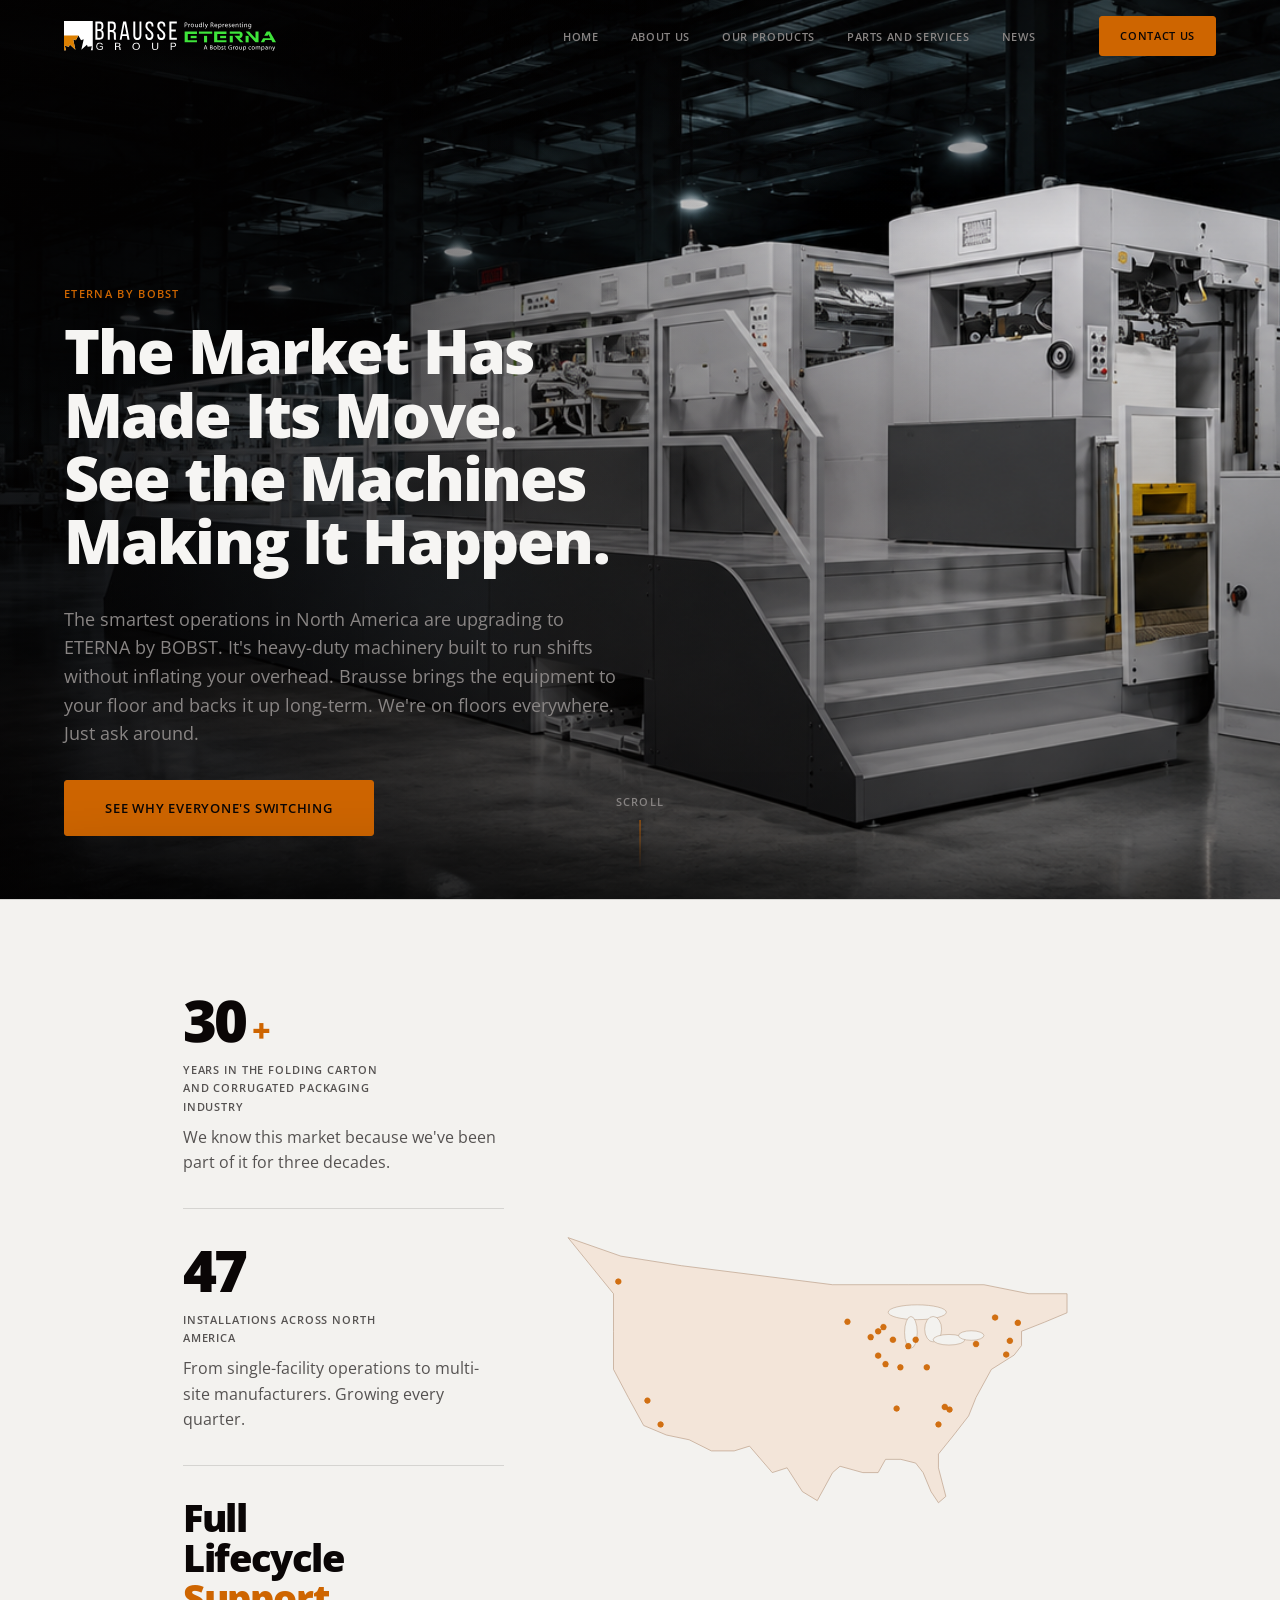
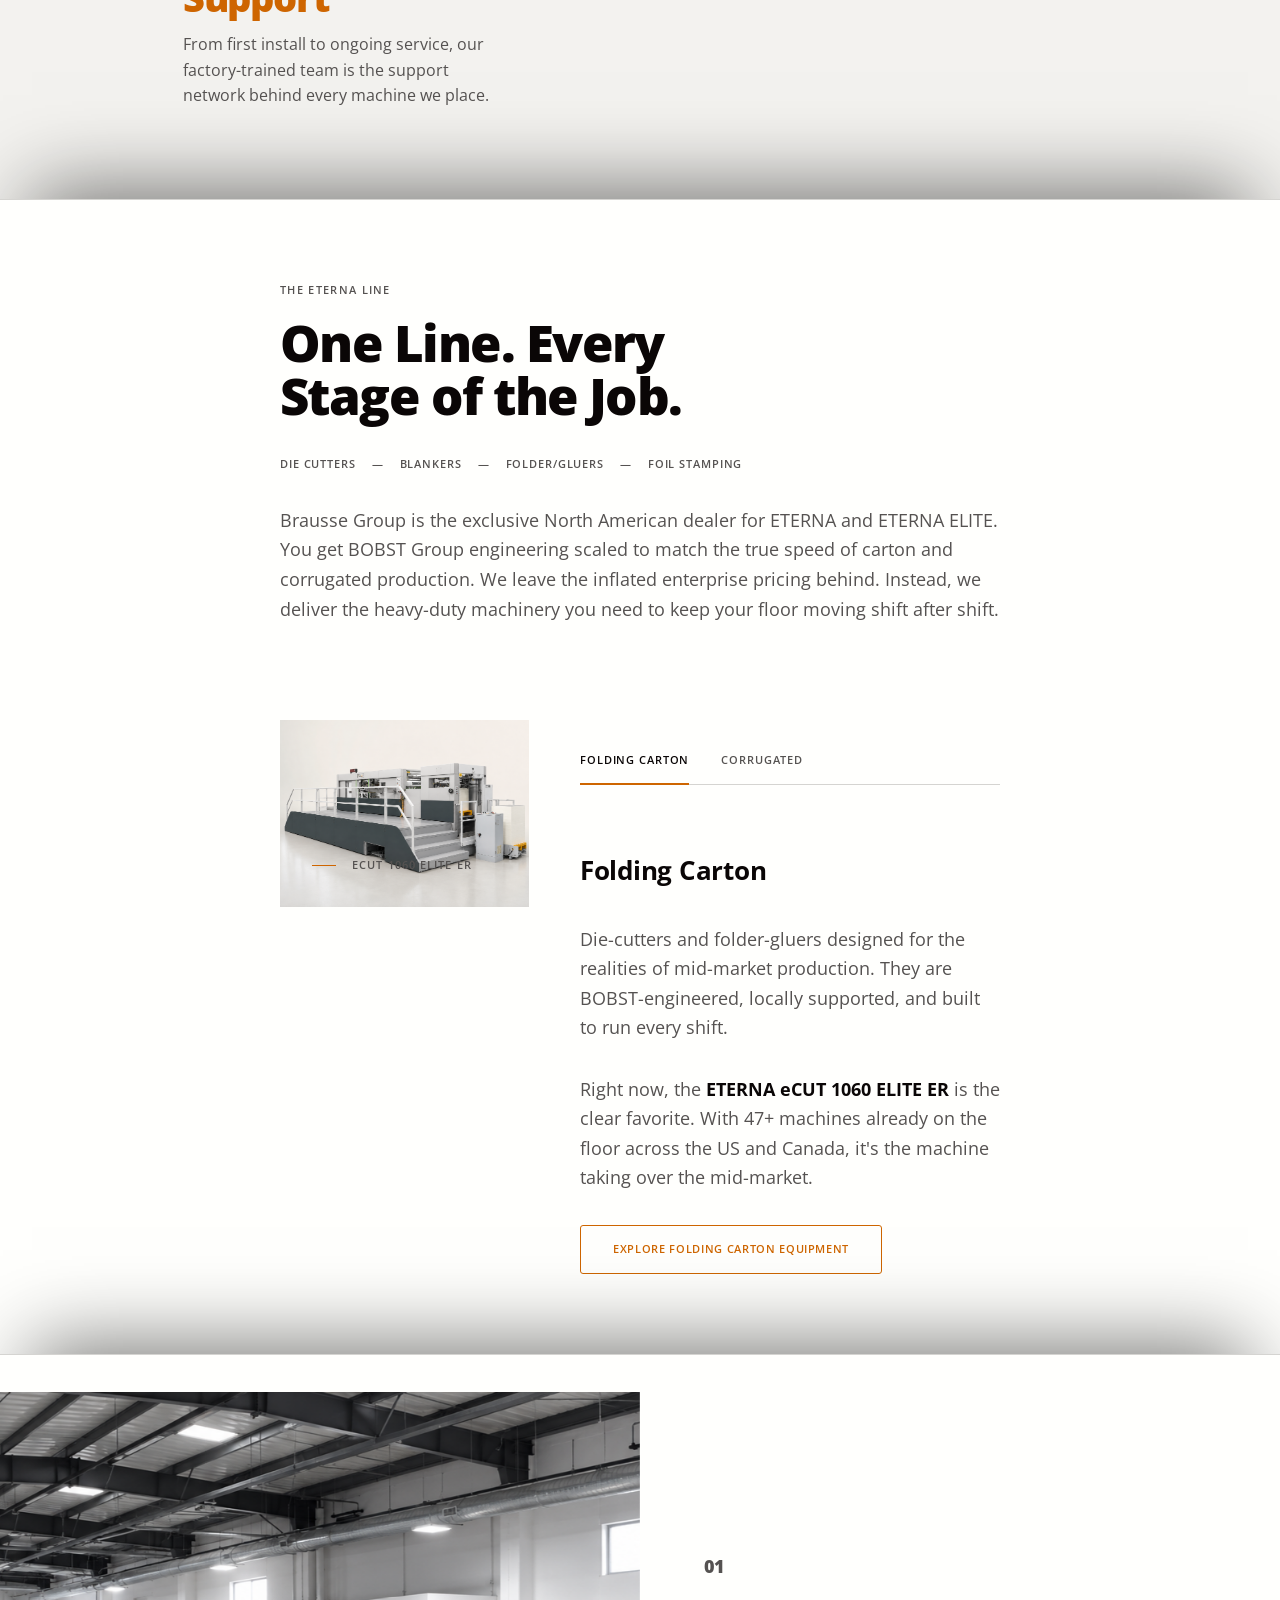
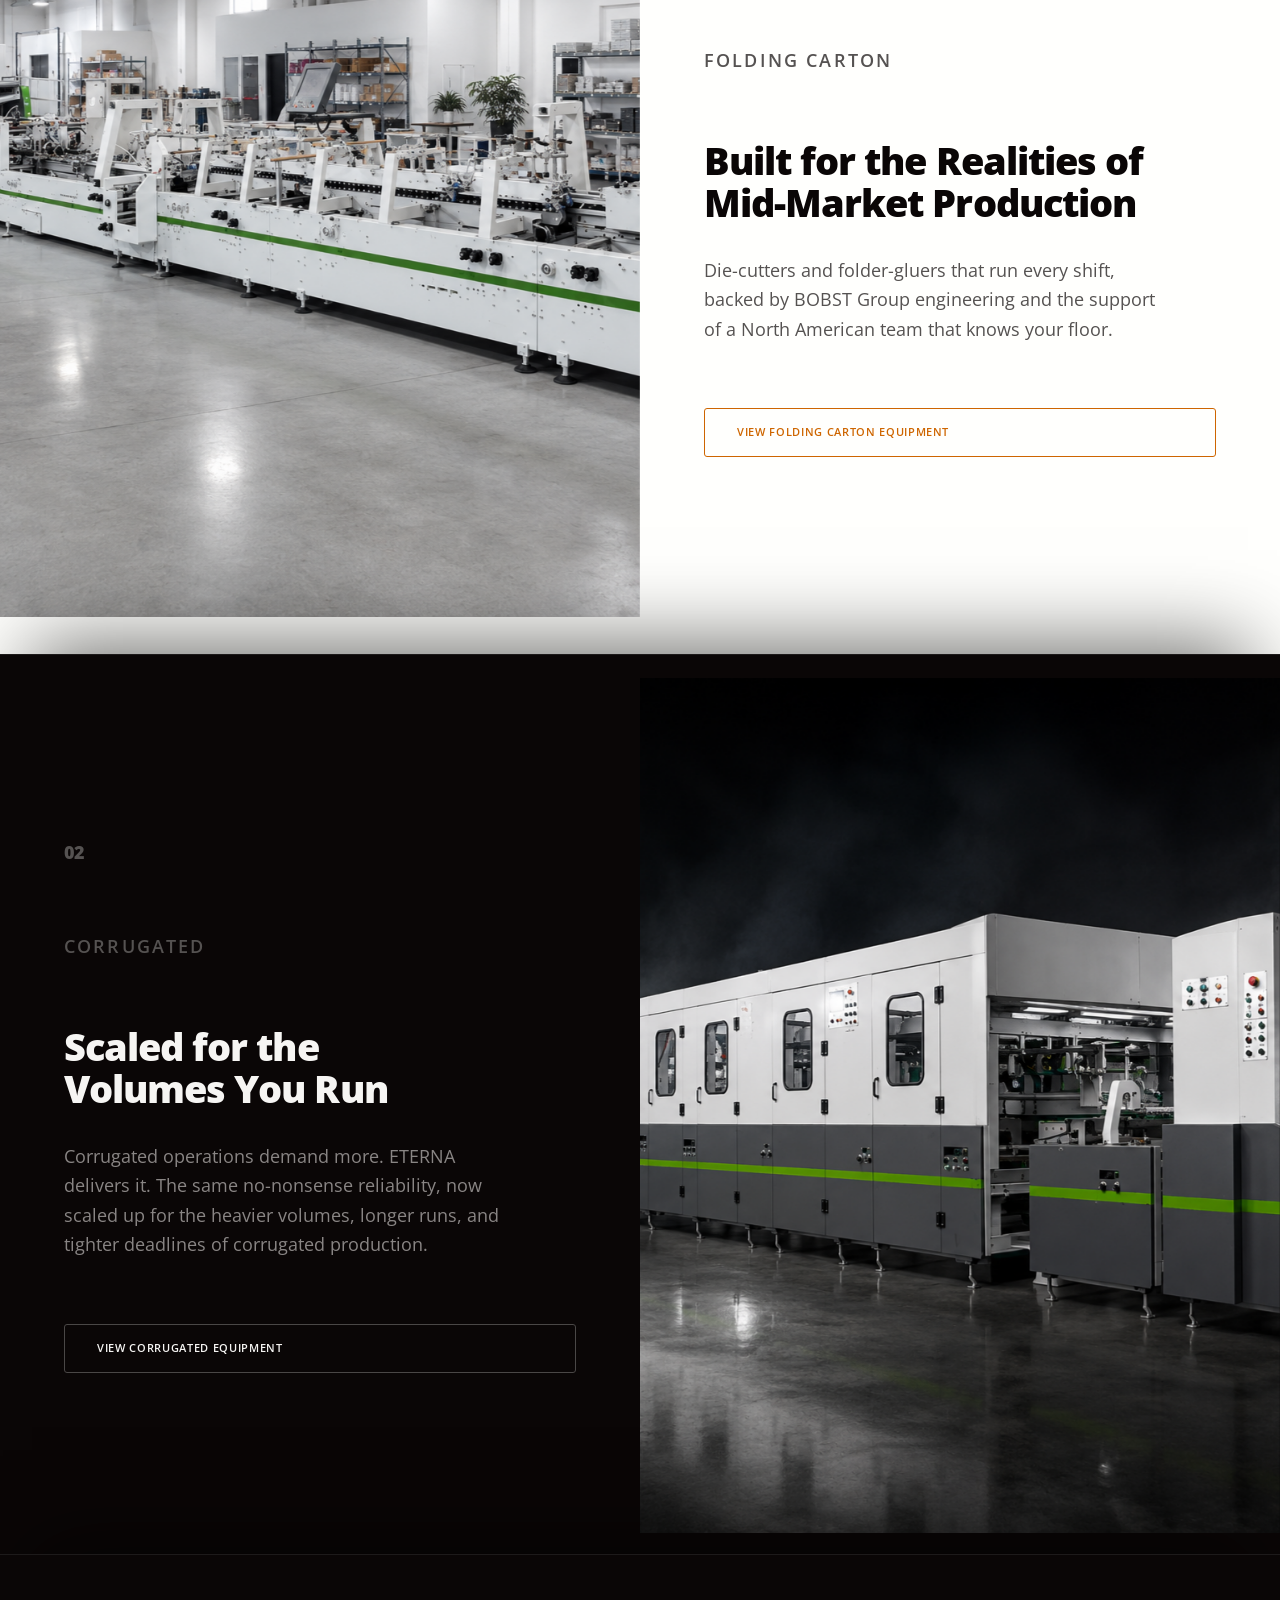
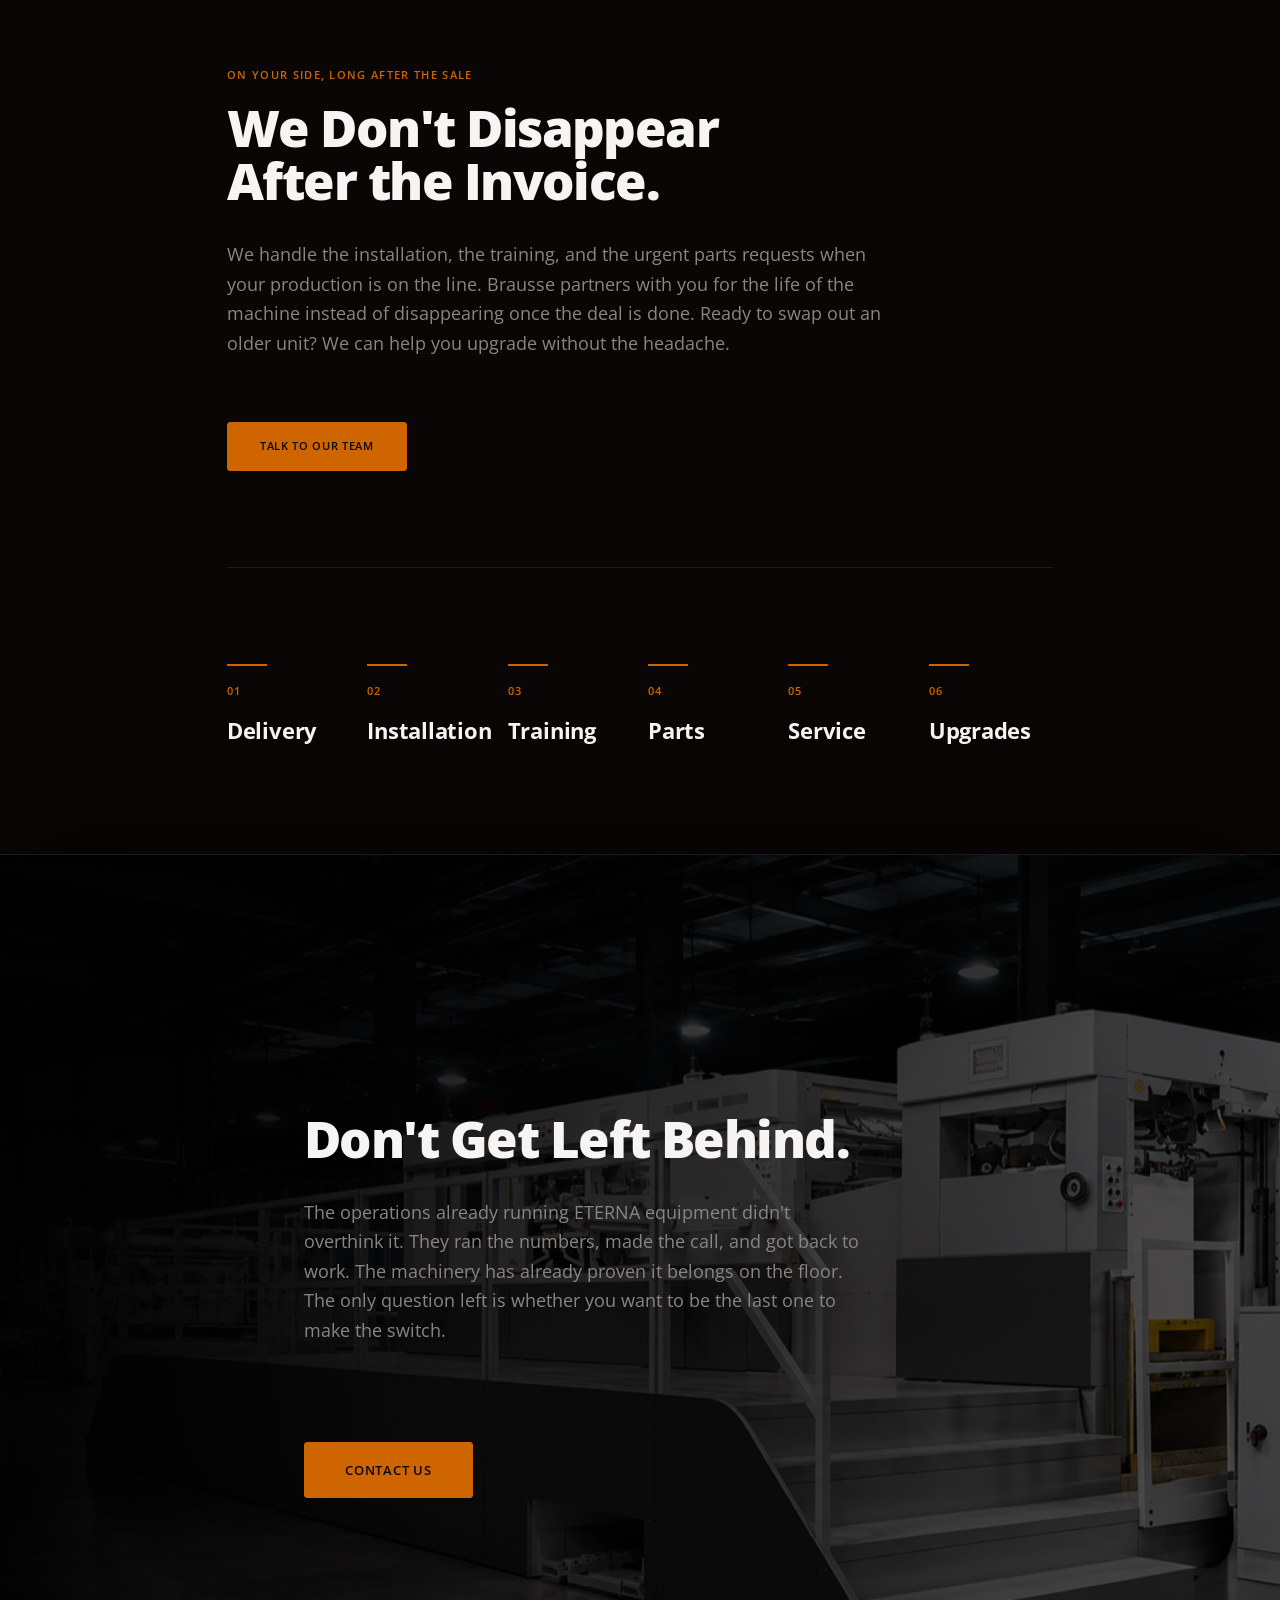
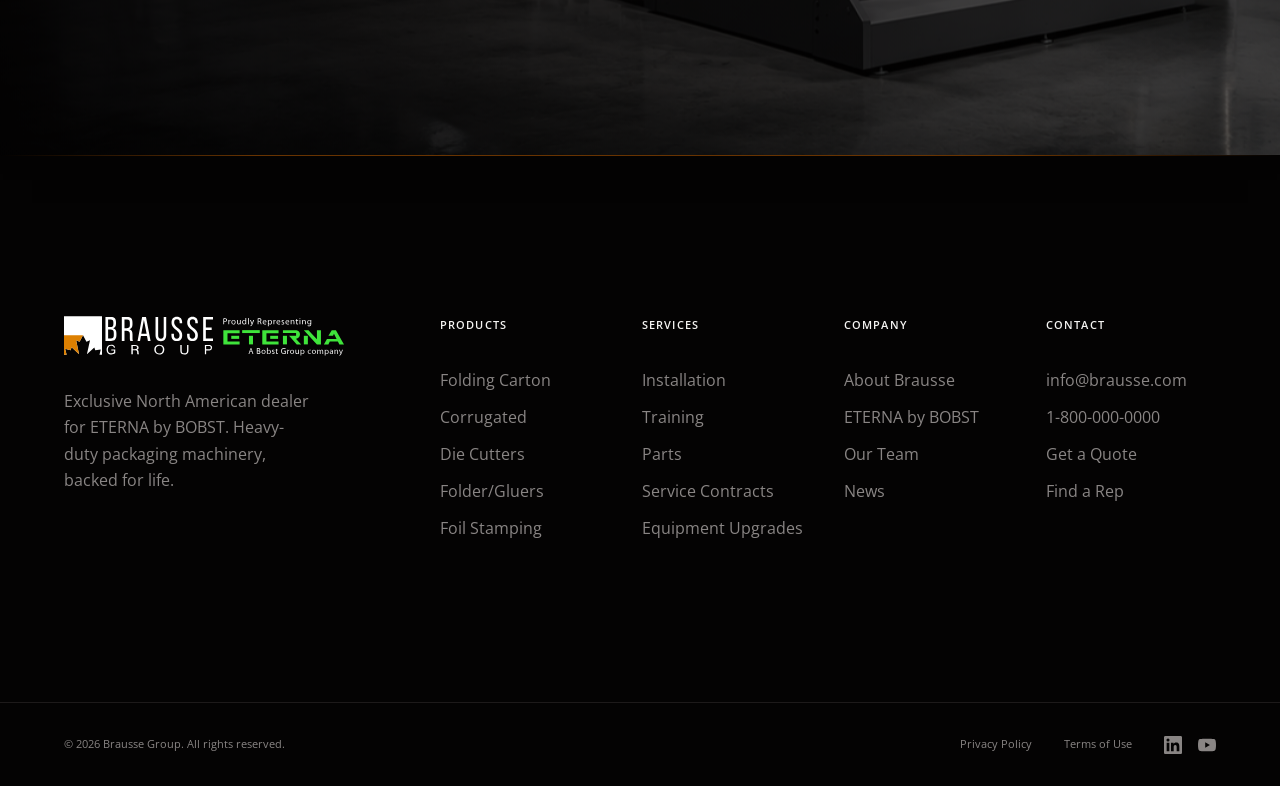
==== commit d2168993: "refactor(metrics): data left, larger animated SVG map right - Two-column layout: editorial data stac" ====
--- a/prototype/index.html
+++ b/prototype/index.html
@@ -87,71 +87,76 @@
          2. METRICS + MAP
     ============================================================ -->
     <section class="metrics" id="about" aria-label="Key metrics and installations">
-      <div class="metrics__inner" data-stagger>
-
-        <div class="metrics__item">
-          <div class="metrics__number" data-target="30" data-suffix="+" aria-label="30 plus years">
-            <span class="count-up">30</span><span class="metrics__suffix">+</span>
-          </div>
-          <p class="metrics__label">Years in the folding carton and corrugated packaging industry</p>
-          <p class="metrics__body">We know this market because we've been part of it for three decades.</p>
-        </div>
-
-        <div class="metrics__divider" role="separator" aria-hidden="true"></div>
-
-        <div class="metrics__item metrics__item--map">
-          <div class="metrics__number" data-target="47" aria-label="47 installations">
-            <span class="count-up">47</span>
-          </div>
-          <p class="metrics__label">Installations across North America</p>
-          <p class="metrics__body">From single-facility operations to multi-site manufacturers. Growing every quarter.</p>
-          <div class="metrics__map-wrap" aria-hidden="true">
-            <svg class="na-map" viewBox="0 0 600 400" xmlns="http://www.w3.org/2000/svg" aria-hidden="true" focusable="false">
-              <!-- North America simplified outline -->
-              <path class="na-map__land" d="M18,76 L9,89 L9,114 L9,165 L46,215 L74,266 L74,291 L139,329 L260,367 L287,361 L332,329 L387,329 L415,367 L420,355 L415,304 L443,253 L461,203 L470,178 L507,152 L525,126 L530,112 L534,101 L543,114 L543,127 L480,120 L461,139 L424,139 L399,133 L387,114 L378,108 L360,114 L332,114 L323,89 L300,80 L277,76 L231,76 L185,76 L139,76 L92,76 L46,76 Z" />
-              <!-- Installation dots — staggered animation via CSS -->
-              <!-- West Coast -->
-              <circle class="map-dot" cx="25" cy="94" r="4" style="--i:0" />
-              <circle class="map-dot" cx="63" cy="265" r="4" style="--i:1" />
-              <circle class="map-dot" cx="119" cy="274" r="4" style="--i:2" />
-              <circle class="map-dot" cx="18" cy="73" r="3.5" style="--i:3" />
-              <!-- Mountain / Southwest -->
-              <circle class="map-dot" cx="185" cy="194" r="4" style="--i:4" />
-              <circle class="map-dot" cx="101" cy="51" r="3.5" style="--i:5" />
-              <!-- Midwest -->
-              <circle class="map-dot" cx="293" cy="128" r="4" style="--i:6" />
-              <circle class="map-dot" cx="342" cy="152" r="4" style="--i:7" />
-              <circle class="map-dot" cx="345" cy="167" r="4" style="--i:8" />
-              <circle class="map-dot" cx="358" cy="193" r="4" style="--i:9" />
-              <circle class="map-dot" cx="387" cy="161" r="4" style="--i:10" />
-              <circle class="map-dot" cx="388" cy="193" r="3.5" style="--i:11" />
-              <circle class="map-dot" cx="419" cy="169" r="4" style="--i:12" />
-              <!-- South / Texas -->
-              <circle class="map-dot" cx="260" cy="281" r="4" style="--i:13" />
-              <circle class="map-dot" cx="273" cy="319" r="4" style="--i:14" />
-              <!-- Southeast -->
-              <circle class="map-dot" cx="375" cy="270" r="4" style="--i:15" />
-              <circle class="map-dot" cx="408" cy="251" r="3.5" style="--i:16" />
+      <div class="metrics__inner">
+
+        <div class="metrics__data" data-stagger>
+          <div class="metrics__item">
+            <div class="metrics__number" data-target="30" data-suffix="+" aria-label="30 plus years">
+              <span class="count-up">30</span><span class="metrics__suffix">+</span>
+            </div>
+            <p class="metrics__label">Years in the folding carton and corrugated packaging industry</p>
+            <p class="metrics__body">We know this market because we've been part of it for three decades.</p>
+          </div>
+
+          <div class="metrics__item">
+            <div class="metrics__number" data-target="47" aria-label="47 installations">
+              <span class="count-up">47</span>
+            </div>
+            <p class="metrics__label">Installations across North America</p>
+            <p class="metrics__body">From single-facility operations to multi-site manufacturers. Growing every quarter.</p>
+          </div>
+
+          <div class="metrics__item">
+            <div class="metrics__feature">
+              <span class="metrics__feature-word">Full</span>
+              <span class="metrics__feature-word">Lifecycle</span>
+              <span class="metrics__feature-word metrics__feature-accent">Support</span>
+            </div>
+            <p class="metrics__body">From first install to ongoing service, our factory-trained team is the support network behind every machine we place.</p>
+          </div>
+        </div>
+
+        <figure class="metrics__map reveal-item">
+          <svg class="na-map" viewBox="0 0 1000 640" xmlns="http://www.w3.org/2000/svg" role="img" aria-label="Map of North America showing ETERNA eCUT 1060 ELITE installations clustered across the US Midwest, Northeast and Carolinas, with sites on the West Coast and in Canada">
+            <path class="na-map__land" d="M0,107 L86,213 L86,284 L86,356 L114,409 L143,462 L186,480 L229,489 L271,510 L314,510 L343,501 L386,551 L414,542 L443,587 L471,604 L500,551 L514,539 L557,551 L586,551 L600,526 L629,526 L657,533 L671,551 L686,587 L700,608 L714,596 L707,569 L700,542 L700,516 L729,480 L757,444 L771,409 L800,356 L843,329 L857,311 L857,284 L900,267 L943,249 L943,213 L871,213 L786,196 L643,196 L500,196 L357,178 L214,160 L100,142 Z"/>
+            <g class="na-map__lakes" aria-hidden="true">
+              <ellipse cx="660" cy="248" rx="55" ry="14"/>
+              <ellipse cx="648" cy="286" rx="12" ry="30"/>
+              <ellipse cx="690" cy="280" rx="16" ry="24"/>
+              <ellipse cx="720" cy="300" rx="30" ry="10"/>
+              <ellipse cx="762" cy="292" rx="24" ry="9"/>
+            </g>
+            <g class="na-map__dots" aria-hidden="true">
+              <!-- West Coast + BC -->
+              <circle class="map-dot" cx="150" cy="415" r="6" style="--i:0"/>
+              <circle class="map-dot" cx="175" cy="460" r="6" style="--i:1"/>
+              <circle class="map-dot" cx="95"  cy="190" r="6" style="--i:2"/>
+              <!-- Upper Midwest / Great Lakes cluster -->
+              <circle class="map-dot" cx="528" cy="266" r="6" style="--i:3"/>
+              <circle class="map-dot" cx="586" cy="284" r="6" style="--i:4"/>
+              <circle class="map-dot" cx="572" cy="295" r="6" style="--i:5"/>
+              <circle class="map-dot" cx="596" cy="276" r="6" style="--i:6"/>
+              <circle class="map-dot" cx="600" cy="346" r="6" style="--i:7"/>
+              <circle class="map-dot" cx="586" cy="330" r="6" style="--i:8"/>
+              <circle class="map-dot" cx="628" cy="352" r="6" style="--i:9"/>
+              <circle class="map-dot" cx="657" cy="300" r="6" style="--i:10"/>
+              <circle class="map-dot" cx="643" cy="312" r="6" style="--i:11"/>
+              <circle class="map-dot" cx="678" cy="352" r="6" style="--i:12"/>
+              <circle class="map-dot" cx="614" cy="300" r="6" style="--i:13"/>
               <!-- Northeast -->
-              <circle class="map-dot" cx="460" cy="190" r="4" style="--i:17" />
-              <circle class="map-dot" cx="471" cy="181" r="4" style="--i:18" />
-              <circle class="map-dot" cx="474" cy="120" r="3.5" style="--i:19" />
-              <!-- Southeast / Carolinas -->
-              <circle class="map-dot" cx="421" cy="143" r="3.5" style="--i:20" />
-            </svg>
-          </div>
-        </div>
-
-        <div class="metrics__divider" role="separator" aria-hidden="true"></div>
-
-        <div class="metrics__item">
-          <div class="metrics__feature">
-            <span class="metrics__feature-word">Full</span>
-            <span class="metrics__feature-word">Lifecycle</span>
-            <span class="metrics__feature-word metrics__feature-accent">Support</span>
-          </div>
-          <p class="metrics__body">From first install to ongoing service, our factory-trained team is the support network behind every machine we place.</p>
-        </div>
+              <circle class="map-dot" cx="771" cy="308" r="6" style="--i:14"/>
+              <circle class="map-dot" cx="835" cy="302" r="6" style="--i:15"/>
+              <circle class="map-dot" cx="828" cy="328" r="6" style="--i:16"/>
+              <circle class="map-dot" cx="850" cy="268" r="6" style="--i:17"/>
+              <circle class="map-dot" cx="807" cy="258" r="6" style="--i:18"/>
+              <!-- Carolinas / Tennessee -->
+              <circle class="map-dot" cx="721" cy="432" r="6" style="--i:19"/>
+              <circle class="map-dot" cx="712" cy="427" r="6" style="--i:20"/>
+              <circle class="map-dot" cx="700" cy="460" r="6" style="--i:21"/>
+              <circle class="map-dot" cx="621" cy="430" r="6" style="--i:22"/>
+            </g>
+          </svg>
+        </figure>
 
       </div>
     </section>
--- a/prototype/css/style.css
+++ b/prototype/css/style.css
@@ -597,24 +597,25 @@
   margin-inline: auto;
   padding-inline: var(--gutter);
   display: grid;
-  grid-template-columns: 1fr auto 1fr auto 1fr;
-  gap: 0;
-  align-items: start;
-}
-
-.metrics__divider {
-  width: 1px;
-  background: var(--c-border-l);
-  align-self: stretch;
-  margin-inline: clamp(2rem, 4vw, 5rem);
-}
-
-.metrics__item {
-  padding-block: var(--sp-sm);
+  grid-template-columns: minmax(0, 0.85fr) minmax(0, 1.4fr);
+  gap: clamp(2.5rem, 5vw, 6rem);
+  align-items: center;
+}
+
+/* Left column — editorial data stack */
+.metrics__data {
+  display: flex;
+  flex-direction: column;
+}
+
+.metrics__data .metrics__item + .metrics__item {
+  margin-top: var(--sp-md);
+  padding-top: var(--sp-md);
+  border-top: 1px solid var(--c-border-l);
 }
 
 .metrics__number {
-  font-size: clamp(4.5rem, 9vw, 9rem);
+  font-size: clamp(2.75rem, 4.5vw, 4.25rem);
   font-weight: 800;
   letter-spacing: -0.04em;
   line-height: 1;
@@ -623,7 +624,7 @@
   display: flex;
   align-items: baseline;
   gap: 0.1em;
-  margin-bottom: var(--sp-sm);
+  margin-bottom: 0.75rem;
 }
 
 .metrics__suffix {
@@ -637,62 +638,69 @@
   letter-spacing: 0.08em;
   text-transform: uppercase;
   color: var(--c-text-muted-l);
-  margin-bottom: var(--sp-sm);
-  max-width: 28ch;
+  margin-bottom: 0.5rem;
+  max-width: 34ch;
 }
 
 .metrics__body {
   font-size: var(--t-body);
   color: var(--c-text-muted-l);
   line-height: 1.6;
-  max-width: 36ch;
-}
-
-/* Map */
-.metrics__item--map {
-  position: relative;
-}
-
-.metrics__map-wrap {
-  margin-top: var(--sp-md);
-  max-width: 380px;
+  max-width: 42ch;
+}
+
+/* Right column — North America installations map */
+.metrics__map {
+  margin: 0;
+  width: 100%;
 }
 
 .na-map {
   width: 100%;
   height: auto;
+  display: block;
   overflow: visible;
 }
 
 .na-map__land {
-  fill: none;
-  stroke: var(--c-border-l);
-  stroke-width: 1.5;
+  fill: oklch(93% 0.022 65);
+  stroke: oklch(70% 0.05 60);
+  stroke-width: 1.2;
   stroke-linejoin: round;
+}
+
+.na-map__lakes ellipse {
+  fill: var(--c-surface);
+  stroke: oklch(70% 0.05 60);
+  stroke-width: 1;
 }
 
 .map-dot {
   fill: var(--c-accent);
   opacity: 0;
   transform-origin: center;
-  animation: dot-appear 400ms var(--ease-out) forwards,
-             dot-pulse 3s 1s ease-in-out infinite;
-  animation-delay: calc(var(--i) * 180ms), calc(var(--i) * 180ms + 1200ms);
+}
+
+/* Dots animate in (staggered) once the map scrolls into view */
+.metrics__map.is-visible .map-dot {
+  animation: dot-appear 420ms var(--ease-out) forwards,
+             dot-pulse 3s ease-in-out infinite;
+  animation-delay: calc(var(--i) * 110ms), calc(var(--i) * 110ms + 900ms);
 }
 
 @keyframes dot-appear {
   from { opacity: 0; transform: scale(0); }
-  to   { opacity: 0.9; transform: scale(1); }
+  to   { opacity: 0.92; transform: scale(1); }
 }
 
 @keyframes dot-pulse {
-  0%, 100% { opacity: 0.9; r: 4; }
-  50%       { opacity: 0.5; r: 5.5; }
+  0%, 100% { opacity: 0.92; r: 6; }
+  50%       { opacity: 0.5; r: 8; }
 }
 
 @media (prefers-reduced-motion: reduce) {
   .map-dot {
-    opacity: 0.8;
+    opacity: 0.88;
     animation: none;
   }
 }
@@ -702,12 +710,12 @@
   display: flex;
   flex-direction: column;
   gap: 0.1em;
-  margin-bottom: var(--sp-md);
+  margin-bottom: var(--sp-sm);
   line-height: 1;
 }
 
 .metrics__feature-word {
-  font-size: clamp(2.25rem, 4vw, 3.5rem);
+  font-size: clamp(1.75rem, 3vw, 2.75rem);
   font-weight: 800;
   letter-spacing: -0.03em;
   color: var(--c-text);
@@ -1396,13 +1404,11 @@
   .metrics__inner {
     grid-template-columns: 1fr;
     gap: var(--sp-xl);
-  }
-
-  .metrics__divider {
-    width: 100%;
-    height: 1px;
-    margin-inline: 0;
-    margin-block: 0;
+    align-items: start;
+  }
+
+  .metrics__map {
+    max-width: 720px;
   }
 
   .footer__inner {
@@ -1455,11 +1461,7 @@
 
   /* Metrics */
   .metrics__number {
-    font-size: clamp(3.5rem, 14vw, 5.5rem);
-  }
-
-  .metrics__map-wrap {
-    max-width: 100%;
+    font-size: clamp(3rem, 12vw, 4.5rem);
   }
 
   .metrics__feature-word {
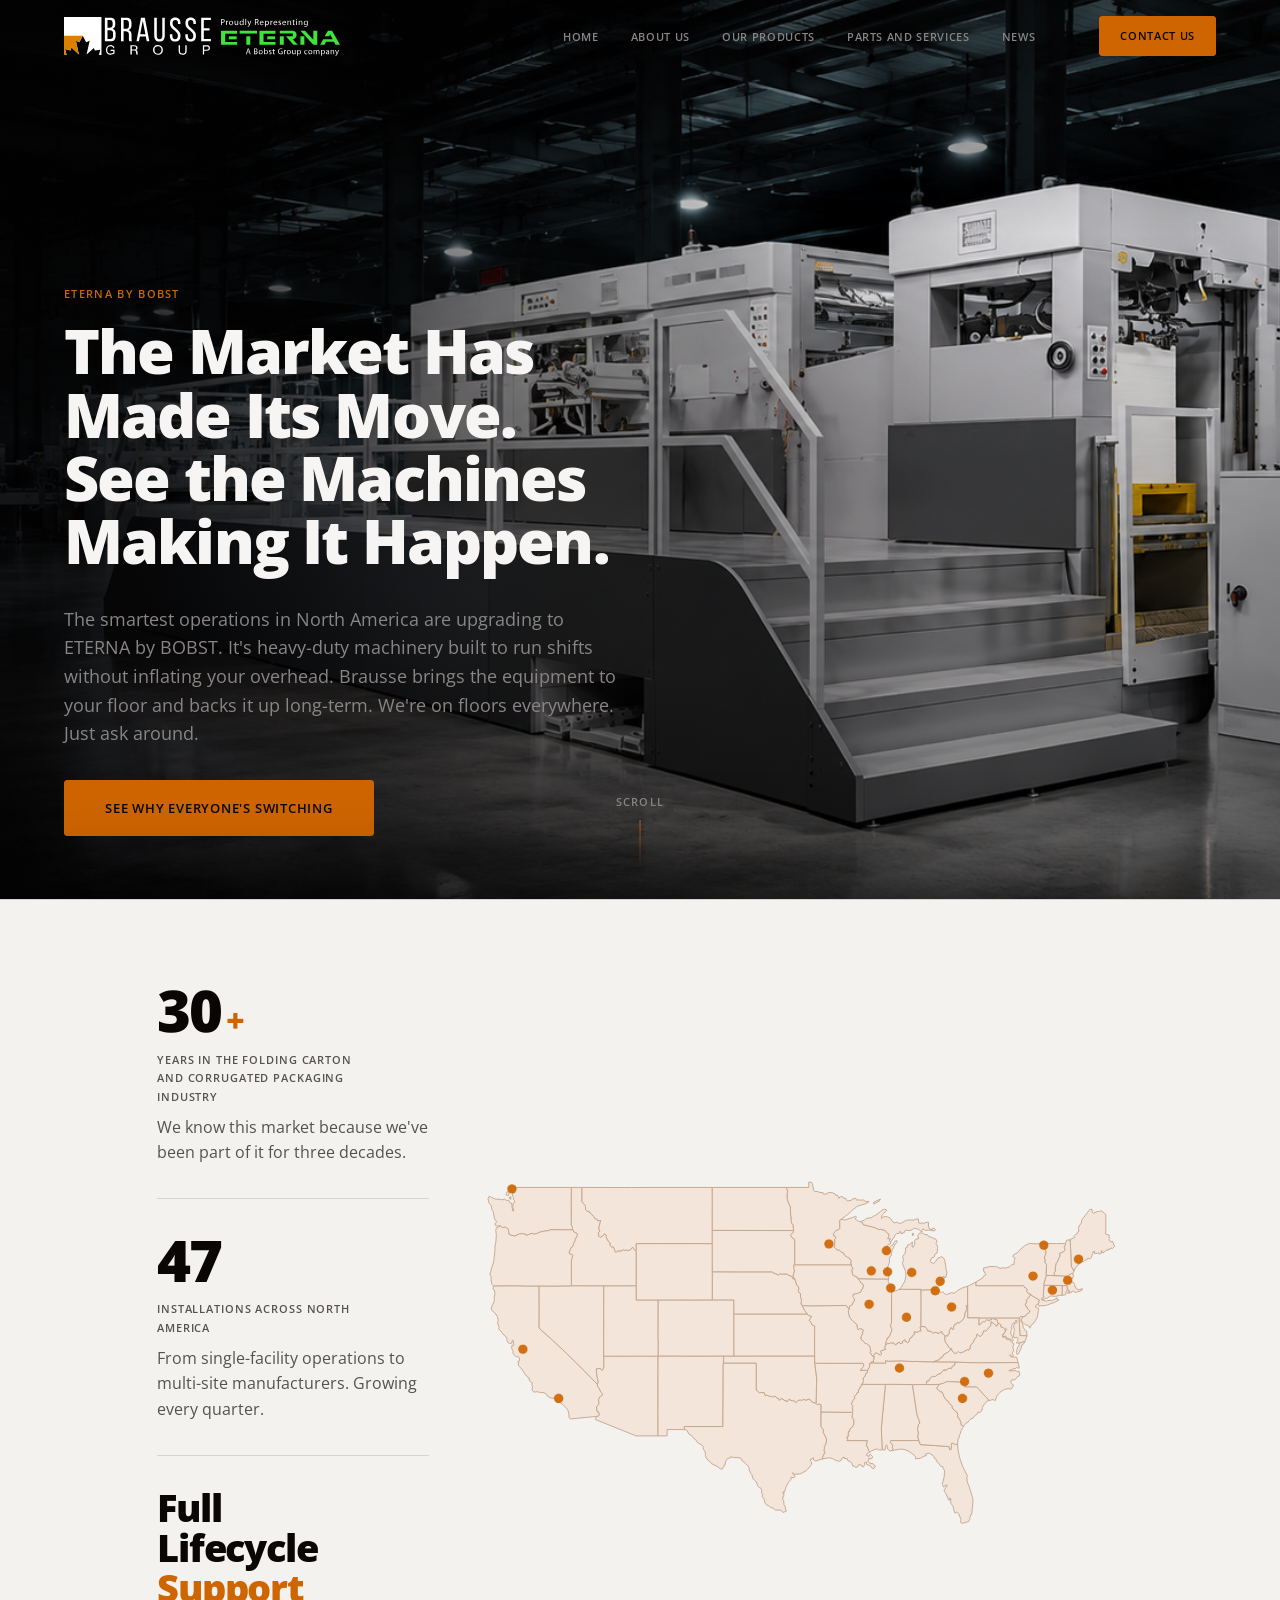
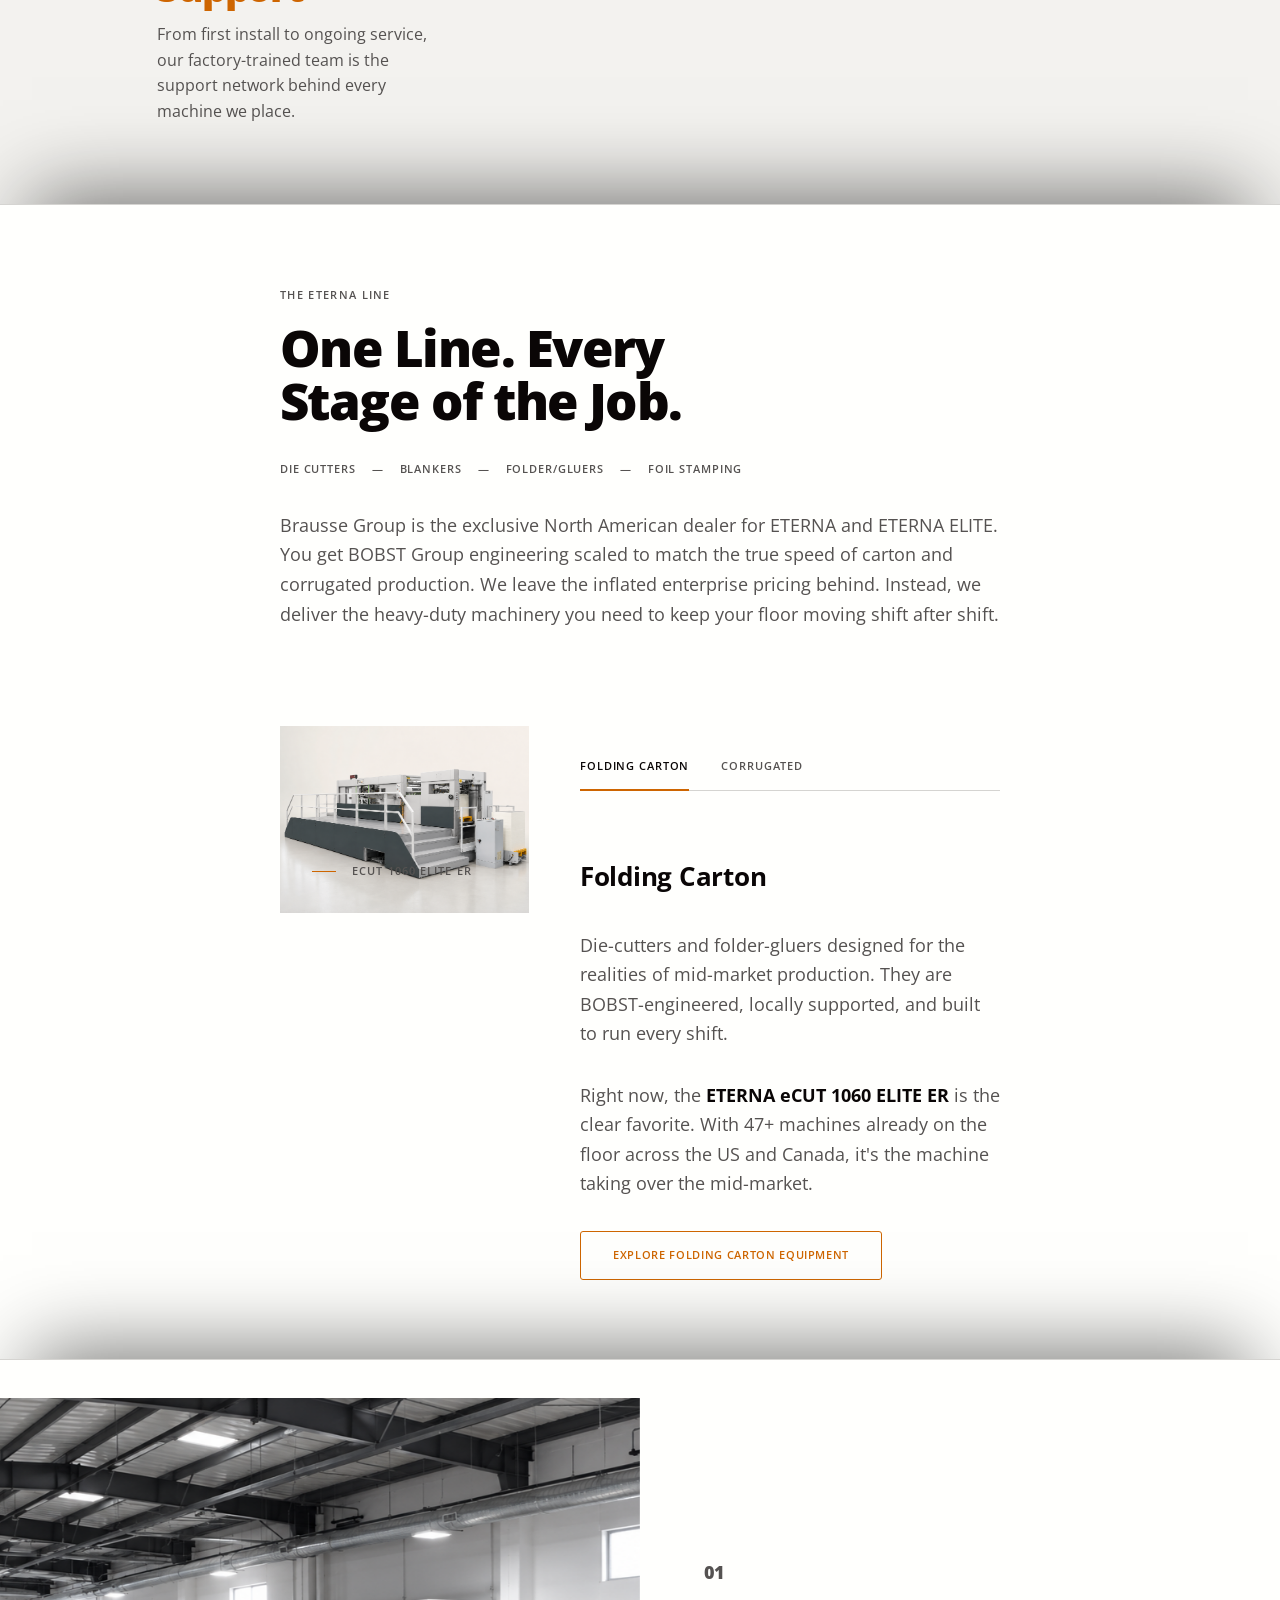
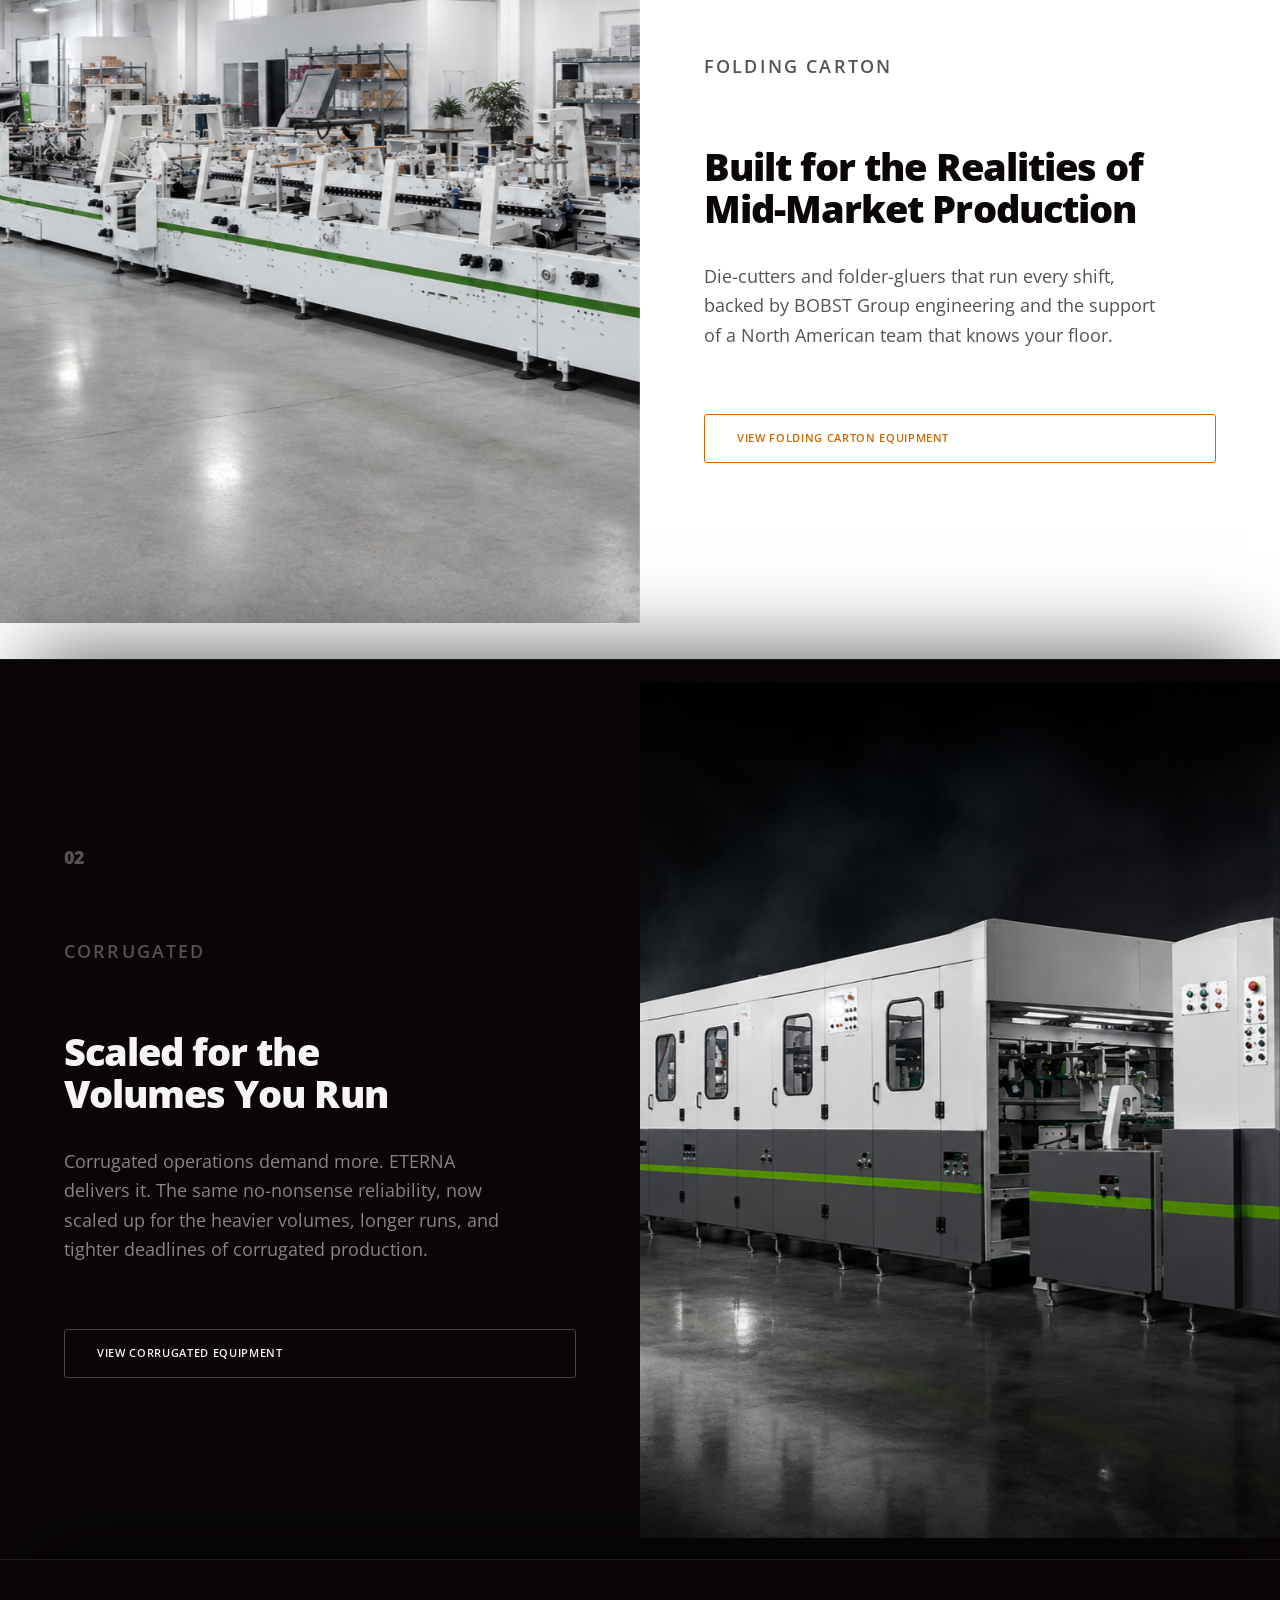
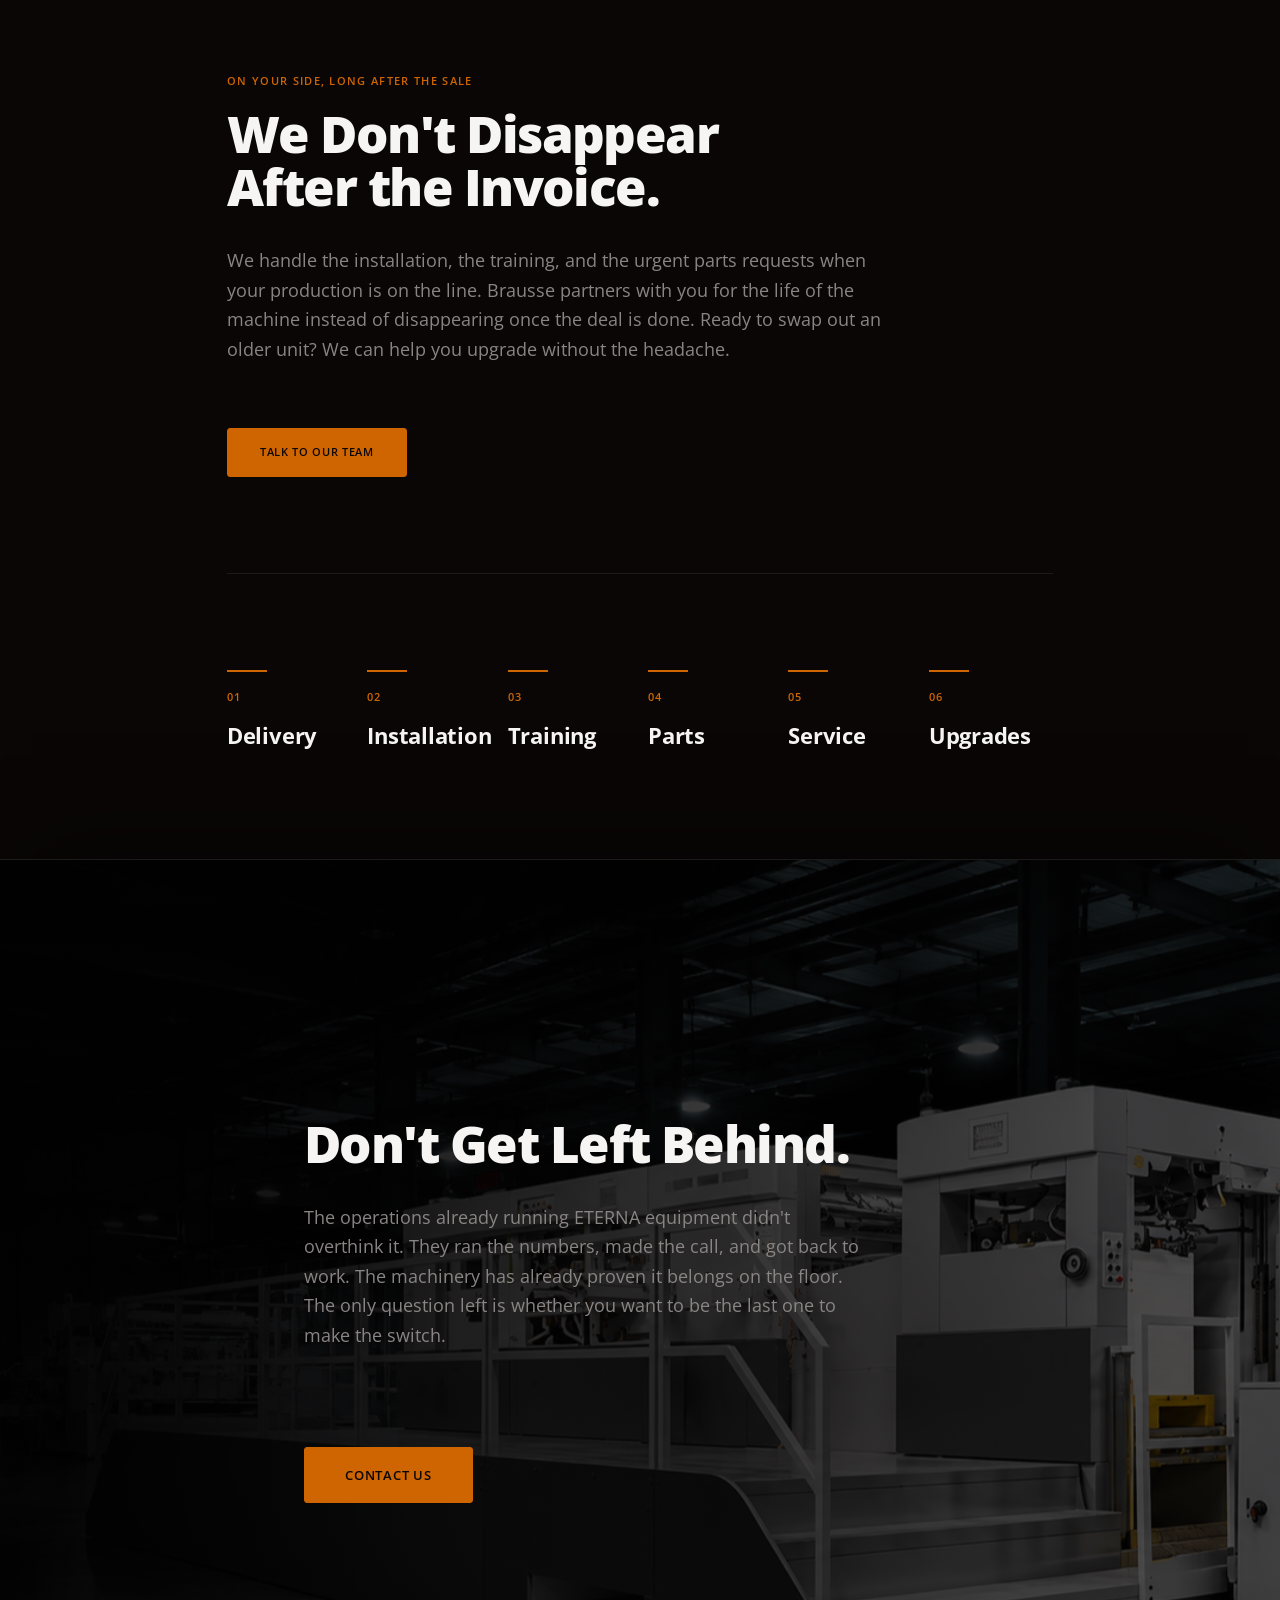
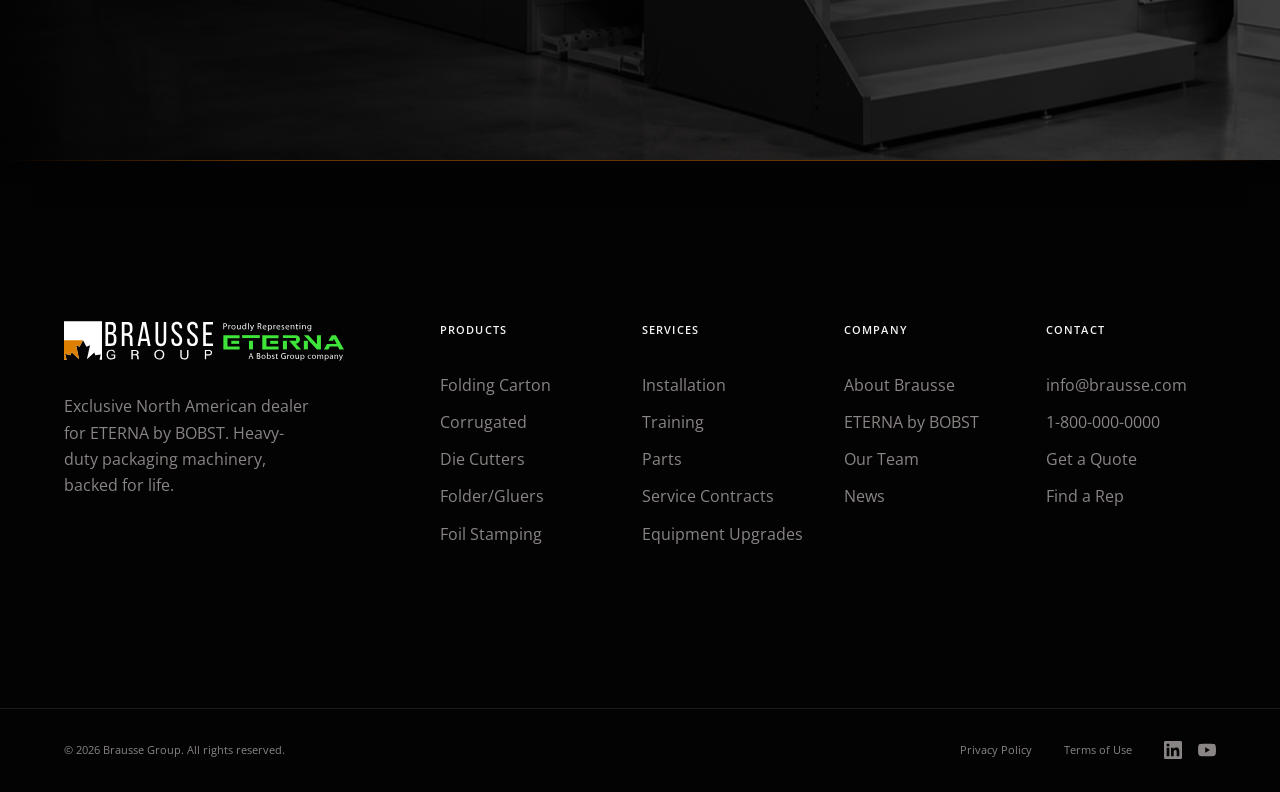
==== commit 7a38be08: "fix(metrics): real US map, fixed section alignment, bigger navbar logo Map: - Replaced the distorted" ====
--- a/prototype/index.html
+++ b/prototype/index.html
@@ -117,45 +117,84 @@
         </div>
 
         <figure class="metrics__map reveal-item">
-          <svg class="na-map" viewBox="0 0 1000 640" xmlns="http://www.w3.org/2000/svg" role="img" aria-label="Map of North America showing ETERNA eCUT 1060 ELITE installations clustered across the US Midwest, Northeast and Carolinas, with sites on the West Coast and in Canada">
-            <path class="na-map__land" d="M0,107 L86,213 L86,284 L86,356 L114,409 L143,462 L186,480 L229,489 L271,510 L314,510 L343,501 L386,551 L414,542 L443,587 L471,604 L500,551 L514,539 L557,551 L586,551 L600,526 L629,526 L657,533 L671,551 L686,587 L700,608 L714,596 L707,569 L700,542 L700,516 L729,480 L757,444 L771,409 L800,356 L843,329 L857,311 L857,284 L900,267 L943,249 L943,213 L871,213 L786,196 L643,196 L500,196 L357,178 L214,160 L100,142 Z"/>
-            <g class="na-map__lakes" aria-hidden="true">
-              <ellipse cx="660" cy="248" rx="55" ry="14"/>
-              <ellipse cx="648" cy="286" rx="12" ry="30"/>
-              <ellipse cx="690" cy="280" rx="16" ry="24"/>
-              <ellipse cx="720" cy="300" rx="30" ry="10"/>
-              <ellipse cx="762" cy="292" rx="24" ry="9"/>
-            </g>
-            <g class="na-map__dots" aria-hidden="true">
-              <!-- West Coast + BC -->
-              <circle class="map-dot" cx="150" cy="415" r="6" style="--i:0"/>
-              <circle class="map-dot" cx="175" cy="460" r="6" style="--i:1"/>
-              <circle class="map-dot" cx="95"  cy="190" r="6" style="--i:2"/>
-              <!-- Upper Midwest / Great Lakes cluster -->
-              <circle class="map-dot" cx="528" cy="266" r="6" style="--i:3"/>
-              <circle class="map-dot" cx="586" cy="284" r="6" style="--i:4"/>
-              <circle class="map-dot" cx="572" cy="295" r="6" style="--i:5"/>
-              <circle class="map-dot" cx="596" cy="276" r="6" style="--i:6"/>
-              <circle class="map-dot" cx="600" cy="346" r="6" style="--i:7"/>
-              <circle class="map-dot" cx="586" cy="330" r="6" style="--i:8"/>
-              <circle class="map-dot" cx="628" cy="352" r="6" style="--i:9"/>
-              <circle class="map-dot" cx="657" cy="300" r="6" style="--i:10"/>
-              <circle class="map-dot" cx="643" cy="312" r="6" style="--i:11"/>
-              <circle class="map-dot" cx="678" cy="352" r="6" style="--i:12"/>
-              <circle class="map-dot" cx="614" cy="300" r="6" style="--i:13"/>
-              <!-- Northeast -->
-              <circle class="map-dot" cx="771" cy="308" r="6" style="--i:14"/>
-              <circle class="map-dot" cx="835" cy="302" r="6" style="--i:15"/>
-              <circle class="map-dot" cx="828" cy="328" r="6" style="--i:16"/>
-              <circle class="map-dot" cx="850" cy="268" r="6" style="--i:17"/>
-              <circle class="map-dot" cx="807" cy="258" r="6" style="--i:18"/>
-              <!-- Carolinas / Tennessee -->
-              <circle class="map-dot" cx="721" cy="432" r="6" style="--i:19"/>
-              <circle class="map-dot" cx="712" cy="427" r="6" style="--i:20"/>
-              <circle class="map-dot" cx="700" cy="460" r="6" style="--i:21"/>
-              <circle class="map-dot" cx="621" cy="430" r="6" style="--i:22"/>
-            </g>
-          </svg>
+          <svg class="na-map" viewBox="0 0 960 534" xmlns="http://www.w3.org/2000/svg" role="img" aria-label="Map of the United States showing ETERNA eCUT 1060 ELITE installations clustered across the Midwest, Northeast and Carolinas, with sites on the West Coast">
+        <g class="na-map__land" aria-hidden="true">
+        <path class="na-map__state" d="M617.6,314.2 L646.0,314.6 L648.8,332.6 L652.8,359.2 L654.7,365.1 L656.5,368.4 L655.7,370.5 L657.6,371.8 L654.9,374.4 L654.9,377.1 L653.5,380.6 L655.1,387.0 L654.0,392.5 L655.7,398.2 L647.8,398.3 L613.7,398.3 L613.1,401.1 L616.8,405.1 L616.1,408.6 L617.4,410.3 L615.0,413.4 L612.8,414.1 L608.7,410.7 L608.2,405.5 L607.0,404.9 L605.5,408.8 L604.9,412.6 L600.8,411.6 L599.5,379.5 L603.3,339.5 L605.6,316.5 L603.9,314.3 L617.6,314.2Z"/>
+        <path class="na-map__state" d="M266.0,272.2 L265.9,391.3 L233.0,391.3 L214.0,383.5 L172.4,366.9 L173.9,362.2 L177.1,361.4 L178.0,359.6 L177.1,355.7 L174.9,355.5 L173.8,347.7 L177.1,344.7 L177.5,341.6 L176.9,336.7 L178.9,333.0 L181.4,331.6 L183.4,328.8 L180.2,325.8 L178.0,320.3 L175.3,316.9 L175.3,314.2 L176.3,311.3 L175.9,307.4 L174.6,303.4 L173.6,291.1 L179.6,290.3 L181.5,292.8 L183.1,292.7 L184.8,289.1 L184.8,272.2 L242.4,272.1 L266.0,272.2Z"/>
+        <path class="na-map__state" d="M502.2,282.7 L572.3,282.8 L573.7,286.8 L571.2,289.4 L568.6,293.3 L579.1,293.3 L578.6,297.2 L576.2,298.3 L575.6,301.6 L572.6,305.0 L572.9,310.1 L571.3,313.8 L569.7,314.3 L570.7,316.2 L568.1,317.8 L566.9,321.4 L565.3,322.3 L565.5,326.4 L562.6,327.6 L562.7,329.0 L559.3,332.4 L560.3,334.7 L557.3,338.0 L554.8,344.5 L557.6,347.3 L556.2,349.0 L557.1,353.4 L555.8,356.2 L516.2,355.9 L509.2,355.9 L509.2,344.7 L506.9,343.8 L503.7,344.8 L502.0,342.9 L502.9,305.9 L499.9,282.7 L502.2,282.7Z"/>
+        <path class="na-map__state" d="M35.9,167.0 L49.7,166.9 L71.5,167.3 L88.3,167.3 L88.4,203.6 L88.3,230.2 L109.2,249.1 L128.9,267.6 L144.4,282.7 L155.6,293.8 L175.3,314.2 L175.3,316.9 L178.0,320.3 L180.2,325.8 L183.4,328.8 L181.4,331.6 L178.9,333.0 L176.9,336.7 L177.5,341.6 L177.1,344.7 L173.8,347.7 L174.9,355.5 L177.1,355.7 L178.0,359.6 L177.1,361.4 L173.9,362.2 L152.4,364.2 L134.9,366.0 L133.0,363.2 L132.9,358.9 L131.6,353.7 L129.3,350.0 L124.2,344.9 L117.8,340.2 L116.5,341.5 L114.0,340.7 L114.4,338.6 L111.5,334.4 L107.7,335.3 L101.0,332.2 L100.0,329.6 L95.5,326.5 L90.3,326.6 L86.1,325.3 L80.6,325.8 L77.8,323.1 L78.4,317.2 L77.4,316.3 L78.1,312.1 L73.8,309.0 L73.6,304.8 L72.0,304.6 L69.4,300.9 L67.5,300.1 L66.7,297.8 L60.5,289.1 L57.6,286.6 L56.9,279.8 L58.2,280.4 L59.3,276.4 L57.0,272.7 L54.2,273.1 L50.5,269.8 L49.1,267.1 L49.4,264.6 L47.5,261.3 L47.5,255.8 L50.5,255.8 L49.3,248.0 L48.0,248.9 L47.7,252.6 L44.5,253.5 L40.7,250.6 L40.1,245.6 L37.6,241.7 L34.3,239.3 L32.5,236.5 L27.7,231.1 L28.5,229.5 L26.3,222.5 L27.3,218.6 L25.9,212.7 L21.7,207.0 L17.6,203.7 L16.8,199.9 L20.9,190.7 L21.7,187.6 L20.9,185.2 L22.4,178.9 L21.1,173.1 L19.3,171.7 L20.0,167.1 L35.9,167.0Z"/>
+        <path class="na-map__state" d="M284.2,188.1 L319.7,188.2 L346.9,188.1 L379.3,188.1 L379.3,209.1 L379.5,272.3 L363.9,272.2 L342.3,272.3 L301.2,272.3 L292.3,272.2 L266.0,272.2 L266.0,247.7 L265.7,245.4 L265.8,227.6 L265.9,188.2 L284.2,188.1Z"/>
+        <path class="na-map__state" d="M849.5,166.3 L869.9,166.7 L869.9,167.0 L869.9,179.5 L868.9,181.4 L867.5,181.1 L860.3,182.7 L851.9,182.2 L848.3,185.1 L844.4,186.0 L839.7,188.4 L838.6,186.0 L842.6,183.7 L841.4,182.0 L842.5,166.1 L849.5,166.3Z"/>
+        <path class="na-map__state" d="M811.2,213.3 L809.7,215.8 L808.0,217.2 L808.4,220.5 L810.8,223.6 L811.4,228.8 L814.9,234.2 L816.5,234.5 L817.2,241.7 L806.7,241.5 L805.2,215.0 L808.0,212.7 L811.2,213.3Z"/>
+        <path class="na-map__state" d="M785.0,230.3 L787.0,232.4 L784.9,234.6 L783.6,231.6 L785.0,230.3Z"/>
+        <path class="na-map__state" d="M647.8,398.3 L655.7,398.2 L658.0,404.3 L680.2,405.7 L700.9,407.3 L701.7,411.8 L703.7,411.7 L704.4,407.4 L703.8,403.5 L705.3,401.9 L709.0,403.6 L713.5,404.4 L714.4,413.5 L716.5,423.8 L721.2,437.2 L728.4,451.6 L727.3,452.7 L727.7,459.3 L730.7,466.8 L735.4,481.9 L736.4,486.6 L736.3,491.5 L734.5,508.8 L733.0,509.2 L731.4,514.6 L731.9,516.3 L728.8,520.2 L727.6,519.3 L724.6,520.9 L719.4,521.8 L717.9,519.7 L718.6,516.4 L715.0,507.1 L712.1,505.4 L709.6,506.6 L707.7,501.5 L707.2,497.2 L703.8,492.5 L703.0,489.4 L703.5,484.9 L701.7,484.1 L702.1,486.7 L700.4,487.4 L695.3,476.0 L693.2,473.2 L698.1,464.8 L694.9,465.2 L692.8,467.9 L690.6,463.7 L693.5,452.2 L694.0,442.7 L692.1,440.4 L691.4,437.2 L688.3,436.6 L684.7,431.5 L681.8,429.4 L681.6,426.3 L679.5,425.2 L677.9,421.7 L671.6,417.1 L666.2,418.1 L666.5,421.4 L664.7,420.8 L658.0,424.7 L650.8,425.6 L650.9,423.3 L649.3,420.6 L640.8,414.3 L634.8,411.7 L629.4,411.0 L624.8,411.5 L615.0,413.4 L617.4,410.3 L616.1,408.6 L616.8,405.1 L613.1,401.1 L613.7,398.3 L647.8,398.3Z"/>
+        <path class="na-map__state" d="M686.5,314.2 L683.0,318.7 L682.7,320.9 L688.2,325.4 L689.8,325.0 L692.3,329.6 L692.9,332.1 L695.4,336.4 L699.2,339.1 L701.3,343.0 L705.7,346.6 L705.5,349.0 L708.3,352.9 L712.7,356.1 L713.7,359.6 L713.9,364.1 L716.1,365.5 L718.7,371.2 L718.8,374.8 L722.5,376.6 L718.5,383.7 L717.8,387.4 L716.1,390.6 L716.0,394.0 L714.2,395.5 L713.5,404.4 L709.0,403.6 L705.3,401.9 L703.8,403.5 L704.4,407.4 L703.7,411.7 L701.7,411.8 L700.9,407.3 L680.2,405.7 L658.0,404.3 L655.7,398.2 L654.0,392.5 L655.1,387.0 L653.5,380.6 L654.9,377.1 L654.9,374.4 L657.6,371.8 L655.7,370.5 L656.5,368.4 L654.7,365.1 L652.8,359.2 L648.8,332.6 L646.0,314.6 L666.8,314.5 L678.2,314.6 L686.5,314.2Z"/>
+        <path class="na-map__state" d="M152.4,20.1 L152.4,41.6 L157.6,47.4 L157.7,53.2 L160.8,55.7 L164.1,56.7 L164.5,58.2 L170.5,63.8 L171.2,66.1 L175.5,68.3 L175.7,69.7 L180.4,69.5 L178.1,77.4 L177.6,82.3 L179.3,85.5 L176.4,87.8 L177.5,90.0 L176.7,92.3 L180.2,94.5 L184.2,91.6 L185.8,89.3 L188.7,91.4 L188.3,93.1 L189.9,97.2 L192.5,101.4 L194.5,102.9 L194.4,106.9 L196.3,108.7 L199.6,108.9 L201.8,115.7 L203.6,116.8 L205.3,114.9 L210.4,115.0 L214.1,113.2 L216.3,114.2 L220.2,113.3 L221.0,114.4 L224.2,113.6 L228.0,109.2 L230.5,112.9 L233.5,115.1 L233.5,167.1 L215.4,167.3 L184.9,167.3 L136.5,167.1 L136.5,128.7 L138.6,121.8 L137.3,120.1 L134.2,119.7 L133.0,116.8 L136.3,109.4 L138.0,108.7 L139.7,105.6 L139.4,103.6 L141.3,101.1 L142.3,97.4 L145.7,91.2 L144.3,88.3 L140.5,86.8 L138.3,83.2 L138.2,79.6 L136.1,75.9 L136.3,74.1 L136.2,46.1 L136.4,20.1 L152.4,20.1Z"/>
+        <path class="na-map__state" d="M564.4,156.4 L594.4,156.8 L610.4,156.8 L609.8,160.8 L612.3,165.5 L614.9,173.2 L614.8,222.8 L613.0,226.6 L615.1,231.1 L615.3,234.8 L613.3,237.8 L612.8,240.6 L609.8,245.1 L608.0,245.4 L608.4,248.0 L607.2,249.1 L606.2,254.0 L606.7,255.4 L604.6,258.4 L606.1,262.1 L599.4,264.0 L598.8,266.2 L600.3,269.0 L598.3,270.7 L592.3,267.5 L590.5,267.7 L588.0,271.4 L588.8,272.6 L586.2,272.3 L582.6,266.3 L583.9,265.0 L582.6,260.9 L582.6,257.7 L577.3,253.2 L575.6,253.7 L573.8,250.9 L569.0,246.7 L569.1,243.3 L571.8,237.9 L571.4,236.0 L573.0,233.4 L570.7,231.9 L567.1,231.0 L565.3,233.0 L564.0,231.7 L562.9,224.8 L557.5,220.3 L552.6,214.9 L550.5,208.5 L550.3,204.2 L551.8,201.2 L552.0,197.4 L556.5,195.1 L557.0,191.9 L559.1,189.8 L559.4,186.1 L556.7,183.1 L557.8,179.5 L564.1,178.4 L569.2,175.8 L569.7,172.5 L571.8,171.2 L572.4,167.1 L572.0,164.5 L568.4,162.4 L567.9,160.2 L564.4,156.4Z"/>
+        <path class="na-map__state" d="M639.8,172.2 L658.9,172.2 L658.9,173.6 L659.0,198.7 L658.8,228.0 L657.5,228.9 L658.9,234.7 L656.0,234.8 L653.0,236.8 L648.8,235.8 L649.0,240.0 L646.2,241.7 L645.2,244.4 L642.3,245.4 L640.8,250.7 L639.0,252.1 L635.3,250.1 L634.7,247.7 L631.1,250.3 L631.4,252.6 L627.8,253.5 L626.7,251.4 L622.6,253.5 L621.3,255.6 L617.2,252.5 L615.1,253.2 L613.7,251.7 L612.3,253.2 L608.2,253.5 L606.7,255.4 L606.2,254.0 L607.2,249.1 L608.4,248.0 L608.0,245.4 L609.8,245.1 L612.8,240.6 L613.3,237.8 L615.3,234.8 L615.1,231.1 L613.0,226.6 L614.8,222.8 L614.9,173.2 L616.5,174.6 L621.5,174.6 L626.3,172.2 L639.8,172.2Z"/>
+        <path class="na-map__state" d="M552.6,135.6 L555.0,135.6 L555.2,138.7 L557.6,140.8 L555.7,143.3 L556.2,148.0 L557.4,151.4 L563.2,153.8 L564.4,156.4 L567.9,160.2 L568.4,162.4 L572.0,164.5 L572.4,167.1 L571.8,171.2 L569.7,172.5 L569.2,175.8 L564.1,178.4 L557.8,179.5 L556.7,183.1 L559.4,186.1 L559.1,189.8 L557.0,191.9 L556.5,195.1 L552.0,197.4 L551.8,201.2 L550.0,200.5 L546.7,196.3 L545.0,196.4 L521.9,196.9 L499.6,197.2 L481.2,196.8 L479.4,194.1 L480.3,188.7 L478.7,183.9 L478.8,178.6 L475.9,176.8 L475.5,173.9 L476.4,171.4 L475.4,167.7 L473.2,166.3 L470.2,156.9 L467.2,152.3 L468.6,149.2 L469.2,145.0 L470.4,143.5 L468.4,141.5 L468.9,137.8 L468.0,136.1 L470.1,135.6 L552.6,135.6Z"/>
+        <path class="na-map__state" d="M381.7,209.1 L488.7,209.1 L490.3,211.1 L495.5,212.7 L491.9,218.8 L493.9,220.9 L496.5,225.8 L500.0,226.9 L499.9,272.2 L411.2,272.2 L379.5,272.3 L379.3,209.1 L381.7,209.1Z"/>
+        <path class="na-map__state" d="M673.6,235.0 L677.2,237.9 L679.8,236.4 L685.9,238.0 L687.7,236.0 L690.0,235.3 L690.7,238.8 L692.6,239.4 L694.8,242.3 L694.4,248.6 L696.3,252.6 L698.9,255.8 L699.7,258.2 L702.8,260.6 L704.9,260.9 L698.7,266.6 L692.8,269.7 L692.8,271.3 L690.4,272.7 L690.2,274.5 L687.1,275.3 L686.0,277.6 L677.3,280.6 L677.1,281.0 L663.2,280.7 L651.1,280.0 L647.9,280.3 L630.0,279.5 L609.6,279.9 L606.0,279.0 L606.3,282.8 L586.1,282.6 L584.2,282.8 L585.1,280.2 L587.5,281.1 L588.8,272.6 L588.0,271.4 L590.5,267.7 L592.3,267.5 L598.3,270.7 L600.3,269.0 L598.8,266.2 L599.4,264.0 L606.1,262.1 L604.6,258.4 L606.7,255.4 L608.2,253.5 L612.3,253.2 L613.7,251.7 L615.1,253.2 L617.2,252.5 L621.3,255.6 L622.6,253.5 L626.7,251.4 L627.8,253.5 L631.4,252.6 L631.1,250.3 L634.7,247.7 L635.3,250.1 L639.0,252.1 L640.8,250.7 L642.3,245.4 L645.2,244.4 L646.2,241.7 L649.0,240.0 L648.8,235.8 L653.0,236.8 L656.0,234.8 L658.9,234.7 L657.5,228.9 L658.8,228.0 L665.0,228.0 L668.3,232.4 L668.5,234.2 L673.6,235.0Z"/>
+        <path class="na-map__state" d="M516.2,355.9 L555.8,356.2 L557.3,358.6 L556.2,359.6 L556.0,363.8 L558.4,366.5 L558.8,372.7 L556.8,377.5 L553.0,380.5 L552.0,385.2 L550.4,384.8 L550.2,392.5 L548.2,392.7 L549.4,396.9 L548.2,398.3 L578.8,398.3 L577.2,405.3 L579.9,409.9 L580.5,413.3 L582.5,415.5 L577.7,418.4 L577.3,420.4 L581.2,421.8 L582.9,418.5 L586.3,421.8 L586.0,424.5 L584.1,425.6 L580.4,424.6 L580.9,426.5 L579.6,429.5 L582.7,432.2 L587.7,433.0 L589.5,436.1 L590.9,436.6 L588.3,440.1 L585.5,439.4 L583.1,435.8 L577.2,433.8 L577.2,430.2 L574.2,431.4 L574.4,434.4 L573.1,437.1 L570.9,437.6 L569.3,434.5 L565.6,434.4 L564.3,437.6 L561.8,438.5 L559.1,436.6 L557.0,436.3 L555.0,431.1 L551.3,428.8 L549.9,429.2 L548.5,424.8 L544.2,425.4 L544.1,422.7 L539.9,425.3 L540.5,427.2 L537.3,429.1 L532.3,428.2 L526.5,425.3 L522.4,424.0 L513.7,425.1 L512.5,425.9 L511.1,423.8 L514.9,416.3 L513.7,412.3 L514.8,410.1 L514.3,407.2 L515.9,405.0 L517.6,399.6 L517.3,395.1 L512.9,386.6 L512.8,382.0 L509.2,377.4 L509.2,355.9 L516.2,355.9Z"/>
+        <path class="na-map__state" d="M887.6,144.9 L885.7,143.4 L885.9,141.4 L883.4,138.9 L882.3,111.3 L881.5,97.7 L888.5,94.9 L887.3,93.4 L890.0,90.1 L892.8,88.6 L892.2,87.4 L894.8,85.4 L894.0,81.7 L895.6,76.2 L898.1,74.4 L899.1,68.5 L911.6,52.4 L914.5,53.1 L914.7,57.0 L916.8,58.4 L922.1,56.1 L925.4,56.1 L927.7,54.6 L932.2,57.9 L934.9,60.7 L935.0,84.3 L934.7,89.9 L940.3,91.4 L939.5,93.8 L940.9,96.1 L939.7,98.2 L942.1,101.4 L945.1,100.7 L948.0,108.2 L944.6,111.6 L942.7,110.3 L941.1,112.6 L938.8,112.0 L938.5,114.0 L935.5,113.7 L930.7,118.2 L929.5,115.1 L927.8,114.9 L928.6,118.2 L924.9,119.8 L924.0,117.2 L922.2,118.6 L918.1,118.6 L918.0,115.5 L915.5,116.2 L915.9,118.3 L913.6,122.9 L914.1,124.2 L911.1,126.7 L908.0,125.8 L906.3,128.5 L903.8,128.8 L901.7,131.0 L899.2,130.5 L898.5,128.2 L894.9,131.9 L895.9,134.2 L893.2,135.0 L893.0,137.0 L890.0,139.4 L887.6,144.9Z"/>
+        <path class="na-map__state" d="M801.8,252.2 L801.5,252.2 L801.0,252.2 L801.8,252.2ZM745.3,215.0 L805.2,215.0 L806.7,241.5 L817.2,241.7 L814.0,250.6 L811.5,250.9 L807.1,252.2 L803.6,253.1 L803.7,249.7 L802.4,248.3 L804.2,246.8 L801.7,243.3 L800.9,244.8 L797.6,244.5 L796.4,240.7 L797.5,240.7 L797.6,235.7 L798.6,233.8 L797.2,227.1 L799.0,223.2 L801.7,222.5 L802.2,218.5 L800.1,218.9 L800.1,221.0 L795.8,223.6 L794.5,226.1 L794.3,232.2 L792.7,235.0 L793.4,239.9 L795.5,243.2 L795.3,245.7 L796.6,248.3 L795.9,250.0 L792.1,246.7 L786.8,245.1 L785.2,241.8 L782.2,243.7 L781.0,241.1 L783.4,237.9 L784.9,234.6 L787.0,232.4 L785.0,230.3 L783.6,231.6 L781.5,229.6 L778.1,228.6 L778.1,225.5 L776.3,223.8 L773.9,223.4 L772.0,217.5 L769.2,217.5 L766.5,215.6 L765.0,217.2 L762.3,217.1 L761.7,219.4 L756.9,217.9 L753.7,221.0 L751.6,220.3 L748.4,223.9 L745.2,225.8 L745.3,215.0Z"/>
+        <path class="na-map__state" d="M884.1,148.5 L885.7,148.8 L886.4,152.5 L885.7,155.5 L883.1,158.3 L883.0,161.5 L886.5,162.0 L888.7,165.3 L888.3,167.9 L890.1,168.6 L890.3,171.1 L894.8,173.1 L900.0,171.2 L898.9,174.0 L891.2,176.6 L888.3,176.7 L886.6,174.7 L884.0,175.3 L883.9,176.8 L880.9,177.7 L879.6,173.9 L879.2,173.2 L877.5,171.7 L876.6,166.8 L874.2,166.8 L869.9,167.0 L869.9,166.7 L849.5,166.3 L842.5,166.1 L842.1,165.3 L846.1,151.5 L859.2,151.8 L878.0,152.5 L879.8,150.6 L884.1,148.5Z"/>
+        <path class="na-map__state" d="M680.9,172.8 L658.9,173.6 L658.9,172.2 L639.8,172.2 L626.3,172.2 L629.5,169.4 L631.8,164.7 L633.8,161.8 L635.3,157.8 L636.2,152.1 L635.9,145.8 L631.1,133.6 L632.6,129.0 L631.5,123.5 L635.2,117.9 L636.0,113.2 L635.5,110.6 L638.2,109.6 L638.5,106.1 L642.7,105.2 L645.9,101.4 L645.6,109.0 L647.3,109.4 L649.4,105.6 L649.5,99.1 L650.9,97.5 L655.3,96.5 L653.9,92.0 L656.8,88.2 L660.5,88.0 L664.5,90.4 L668.5,90.7 L670.5,93.7 L673.5,93.9 L678.6,96.7 L680.3,96.6 L683.1,101.1 L680.9,103.5 L683.0,106.6 L683.8,110.2 L682.8,118.0 L679.5,120.0 L678.7,124.0 L674.8,125.4 L672.7,130.2 L673.5,132.0 L677.4,133.8 L680.4,131.1 L684.0,125.7 L689.6,123.6 L692.3,125.2 L694.0,128.2 L695.7,137.0 L696.0,141.4 L697.7,146.7 L696.1,154.2 L693.4,155.4 L693.3,152.6 L691.5,153.4 L689.5,159.8 L686.2,162.2 L685.2,167.0 L681.1,171.1 L680.9,172.8ZM647.6,88.8 L647.8,91.3 L645.7,91.8 L646.6,88.2 L647.6,88.8ZM613.8,102.1 L611.3,99.9 L612.9,96.9 L609.0,96.5 L610.5,93.6 L610.7,89.9 L607.3,87.4 L605.5,84.7 L598.6,82.7 L596.4,83.4 L589.5,80.2 L572.8,76.0 L571.0,72.4 L568.0,71.2 L574.3,69.0 L577.2,66.4 L584.3,65.4 L588.9,62.3 L591.0,62.2 L592.8,60.0 L597.8,56.9 L600.4,54.2 L604.2,52.5 L607.9,54.0 L601.5,60.5 L600.0,62.6 L600.1,66.6 L603.2,63.6 L608.8,64.0 L613.1,66.1 L617.0,71.8 L619.2,72.9 L623.2,72.0 L624.2,73.2 L628.3,73.9 L637.0,69.1 L641.5,68.6 L647.6,68.9 L651.7,67.2 L654.8,67.1 L655.4,73.0 L658.6,73.8 L661.8,72.9 L663.1,74.3 L665.2,72.5 L670.0,72.0 L670.0,79.3 L672.2,82.4 L675.4,83.2 L675.7,81.2 L678.8,81.2 L680.5,83.4 L679.1,85.0 L670.2,83.6 L666.0,84.5 L661.3,82.0 L660.0,84.3 L660.6,86.2 L658.6,85.8 L655.6,82.9 L650.3,81.2 L647.7,81.1 L645.1,83.8 L640.8,84.5 L636.2,83.9 L634.3,85.1 L633.9,87.4 L628.8,89.3 L629.1,86.6 L626.9,86.0 L626.0,88.9 L622.3,89.0 L620.6,90.3 L618.1,95.2 L613.5,101.5 L613.8,102.1ZM594.1,41.6 L590.0,44.2 L587.9,44.6 L588.1,42.4 L598.3,37.4 L596.3,40.9 L594.1,41.6Z"/>
+        <path class="na-map__state" d="M542.1,68.3 L540.8,67.4 L537.5,69.1 L537.5,81.5 L536.6,82.8 L532.0,84.5 L528.2,89.0 L528.0,92.0 L529.8,92.2 L531.9,94.9 L530.0,98.1 L530.4,101.7 L529.2,109.4 L533.5,113.2 L536.8,113.5 L538.5,115.8 L543.5,118.1 L544.3,120.9 L548.9,124.4 L551.5,125.2 L554.6,129.8 L554.2,133.2 L555.0,135.6 L552.6,135.6 L470.1,135.6 L470.1,97.9 L466.4,95.4 L463.6,91.4 L468.0,86.9 L468.4,84.5 L467.7,76.1 L465.8,73.9 L464.5,69.3 L464.7,63.7 L464.1,62.8 L463.6,49.3 L460.4,42.2 L459.1,38.1 L458.6,29.6 L459.7,26.7 L457.5,20.1 L491.2,20.1 L491.2,12.0 L494.4,12.2 L496.5,13.8 L498.6,24.8 L500.3,26.0 L505.7,26.4 L506.3,27.4 L512.5,27.9 L513.2,30.2 L518.5,29.6 L518.5,28.7 L522.7,27.5 L526.4,28.0 L530.5,29.7 L531.7,31.9 L534.1,31.7 L536.3,36.4 L537.4,34.4 L541.5,33.5 L542.2,35.5 L547.0,36.9 L547.0,38.7 L549.4,40.2 L554.2,39.4 L557.2,37.3 L561.2,36.1 L562.6,39.2 L565.3,38.5 L568.6,39.2 L572.4,38.7 L576.8,41.3 L581.0,40.9 L580.6,42.0 L575.2,44.7 L567.7,46.8 L562.8,48.9 L555.8,54.4 L552.7,57.7 L548.1,61.5 L540.8,66.6 L542.1,68.3Z"/>
+        <path class="na-map__state" d="M599.5,314.3 L603.9,314.3 L605.6,316.5 L603.3,339.5 L599.5,379.5 L600.8,411.6 L599.0,412.5 L595.1,412.0 L593.5,410.7 L589.6,411.6 L584.2,414.0 L582.5,415.5 L580.5,413.3 L579.9,409.9 L577.2,405.3 L578.8,398.3 L548.2,398.3 L549.4,396.9 L548.2,392.7 L550.2,392.5 L550.4,384.8 L552.0,385.2 L553.0,380.5 L556.8,377.5 L558.8,372.7 L558.4,366.5 L556.0,363.8 L556.2,359.6 L557.3,358.6 L555.8,356.2 L557.1,353.4 L556.2,349.0 L557.6,347.3 L554.8,344.5 L557.3,338.0 L560.3,334.7 L559.3,332.4 L562.7,329.0 L562.6,327.6 L565.5,326.4 L565.3,322.3 L566.9,321.4 L568.1,317.8 L570.7,316.2 L569.7,314.3 L599.5,314.3Z"/>
+        <path class="na-map__state" d="M545.0,196.4 L546.7,196.3 L550.0,200.5 L551.8,201.2 L550.3,204.2 L550.5,208.5 L552.6,214.9 L557.5,220.3 L562.9,224.8 L564.0,231.7 L565.3,233.0 L567.1,231.0 L570.7,231.9 L573.0,233.4 L571.4,236.0 L571.8,237.9 L569.1,243.3 L569.0,246.7 L573.8,250.9 L575.6,253.7 L577.3,253.2 L582.6,257.7 L582.6,260.9 L583.9,265.0 L582.6,266.3 L586.2,272.3 L588.8,272.6 L587.5,281.1 L585.1,280.2 L584.2,282.8 L583.1,282.8 L582.2,282.8 L582.3,288.0 L579.1,293.3 L568.6,293.3 L571.2,289.4 L573.7,286.8 L572.3,282.8 L502.2,282.7 L499.9,282.7 L499.9,272.2 L500.0,226.9 L496.5,225.8 L493.9,220.9 L491.9,218.8 L495.5,212.7 L490.3,211.1 L488.7,209.1 L484.7,203.6 L481.2,196.8 L499.6,197.2 L521.9,196.9 L545.0,196.4Z"/>
+        <path class="na-map__state" d="M347.0,20.1 L347.1,44.0 L347.0,84.3 L347.1,104.2 L346.8,104.2 L316.7,104.1 L265.4,104.1 L233.4,104.1 L233.5,115.1 L230.5,112.9 L228.0,109.2 L224.2,113.6 L221.0,114.4 L220.2,113.3 L216.3,114.2 L214.1,113.2 L210.4,115.0 L205.3,114.9 L203.6,116.8 L201.8,115.7 L199.6,108.9 L196.3,108.7 L194.4,106.9 L194.5,102.9 L192.5,101.4 L189.9,97.2 L188.3,93.1 L188.7,91.4 L185.8,89.3 L184.2,91.6 L180.2,94.5 L176.7,92.3 L177.5,90.0 L176.4,87.8 L179.3,85.5 L177.6,82.3 L178.1,77.4 L180.4,69.5 L175.7,69.7 L175.5,68.3 L171.2,66.1 L170.5,63.8 L164.5,58.2 L164.1,56.7 L160.8,55.7 L157.7,53.2 L157.6,47.4 L152.4,41.6 L152.4,20.1 L226.1,20.2 L259.3,20.1 L347.0,20.1Z"/>
+        <path class="na-map__state" d="M358.7,146.1 L386.2,146.2 L436.9,146.2 L437.5,147.2 L445.8,151.0 L447.8,149.0 L450.1,149.4 L457.7,149.4 L466.2,153.3 L467.3,156.3 L470.2,156.9 L473.2,166.3 L475.4,167.7 L476.4,171.4 L475.5,173.9 L475.9,176.8 L478.8,178.6 L478.7,183.9 L480.3,188.7 L479.4,194.1 L481.2,196.8 L484.7,203.6 L488.7,209.1 L381.7,209.1 L379.3,209.1 L379.3,188.1 L346.9,188.1 L346.9,146.1 L358.7,146.1Z"/>
+        <path class="na-map__state" d="M136.5,167.1 L184.9,167.3 L184.8,272.2 L184.8,289.1 L183.1,292.7 L181.5,292.8 L179.6,290.3 L173.6,291.1 L174.6,303.4 L175.9,307.4 L176.3,311.3 L175.3,314.2 L155.6,293.8 L144.4,282.7 L128.9,267.6 L109.2,249.1 L88.3,230.2 L88.4,203.6 L88.3,167.3 L109.4,167.4 L136.5,167.1Z"/>
+        <path class="na-map__state" d="M881.5,97.7 L882.3,111.3 L883.4,138.9 L885.9,141.4 L885.7,143.4 L887.6,144.9 L885.7,148.8 L884.1,148.5 L879.8,150.6 L878.0,152.5 L859.2,151.8 L857.8,150.2 L858.0,147.1 L859.4,146.0 L859.2,143.0 L860.4,134.1 L863.3,130.0 L864.7,125.2 L866.1,123.5 L866.0,118.3 L871.5,116.4 L874.1,112.8 L872.6,109.4 L874.8,105.9 L874.6,103.8 L877.0,98.4 L880.7,99.0 L881.5,97.7Z"/>
+        <path class="na-map__state" d="M830.3,185.2 L835.8,188.2 L833.8,194.3 L831.1,195.7 L829.7,198.9 L834.2,200.5 L834.5,202.9 L832.6,214.2 L827.5,222.6 L824.2,225.0 L821.3,230.3 L819.8,226.9 L815.1,225.1 L809.3,220.5 L808.9,217.4 L808.8,217.0 L809.7,215.8 L811.2,213.3 L815.6,211.6 L815.9,210.0 L820.8,206.5 L821.6,204.7 L817.0,200.4 L816.8,197.8 L814.8,197.1 L814.6,194.6 L817.1,191.0 L815.8,188.8 L819.9,184.4 L820.7,182.1 L822.9,180.6 L830.3,185.2Z"/>
+        <path class="na-map__state" d="M292.3,272.2 L301.2,272.3 L342.3,272.3 L363.9,272.2 L363.9,282.7 L363.3,282.7 L363.2,334.9 L362.9,356.2 L362.9,377.3 L305.3,377.3 L304.9,379.4 L306.7,381.8 L279.5,381.8 L279.5,391.3 L265.9,391.3 L266.0,272.2 L292.3,272.2Z"/>
+        <path class="na-map__state" d="M844.8,103.8 L845.0,108.2 L844.1,112.1 L845.6,115.9 L845.2,120.0 L843.3,124.2 L844.7,130.0 L843.8,131.7 L846.4,135.1 L845.9,149.6 L846.1,151.5 L842.1,165.3 L842.5,166.1 L841.4,182.0 L842.6,183.7 L838.6,186.0 L839.7,188.4 L846.7,190.2 L848.1,188.9 L854.0,188.9 L857.1,188.2 L862.0,184.9 L862.4,187.3 L865.0,188.3 L859.0,191.4 L846.5,196.0 L841.3,196.9 L837.8,196.7 L835.2,197.8 L833.8,194.3 L835.8,188.2 L830.3,185.2 L822.9,180.6 L822.2,179.1 L819.7,179.0 L816.7,175.4 L817.1,172.3 L815.1,169.9 L813.9,170.0 L812.1,167.1 L740.7,167.1 L740.7,161.8 L740.7,161.5 L750.7,155.5 L752.3,152.6 L755.5,150.7 L754.2,147.1 L752.9,146.4 L751.9,140.7 L761.4,138.3 L769.9,138.4 L773.2,138.9 L776.9,141.2 L779.2,140.3 L786.2,140.4 L790.5,138.9 L795.0,135.1 L797.9,135.0 L798.0,129.3 L799.5,125.9 L795.9,123.6 L796.7,121.0 L803.2,117.4 L805.6,114.3 L813.4,107.3 L820.7,103.7 L831.8,104.3 L844.8,103.8Z"/>
+        <path class="na-map__state" d="M721.0,281.4 L732.1,281.8 L744.8,281.9 L803.9,281.7 L805.7,290.1 L801.2,289.2 L800.6,290.3 L795.1,291.5 L794.3,292.7 L790.6,293.0 L790.8,294.5 L795.3,293.5 L795.9,294.4 L800.8,293.4 L802.4,295.3 L805.3,294.5 L806.4,299.6 L805.4,302.0 L803.4,302.3 L799.3,307.4 L793.9,307.7 L793.0,311.2 L795.3,314.8 L797.2,315.5 L793.7,321.4 L790.8,320.7 L785.7,321.2 L782.1,322.5 L776.5,326.5 L772.1,331.8 L769.8,338.5 L766.4,337.0 L760.5,338.4 L742.2,318.4 L723.9,318.0 L724.2,315.6 L721.7,312.0 L720.0,313.3 L719.9,311.1 L700.0,310.1 L695.5,310.9 L692.1,312.8 L686.5,314.2 L678.2,314.6 L666.8,314.5 L667.3,309.5 L670.5,309.0 L671.7,305.6 L675.7,302.5 L680.2,302.4 L684.2,299.1 L688.3,298.0 L691.9,293.3 L694.1,291.9 L694.6,294.0 L700.9,289.9 L703.9,290.7 L705.9,286.8 L708.9,285.8 L709.6,280.8 L721.0,281.4Z"/>
+        <path class="na-map__state" d="M457.5,20.1 L459.7,26.7 L458.6,29.6 L459.1,38.1 L460.4,42.2 L463.6,49.3 L464.1,62.8 L464.7,63.7 L464.5,69.3 L465.8,73.9 L467.7,76.1 L468.4,84.5 L347.0,84.3 L347.1,44.0 L347.0,20.1 L457.5,20.1Z"/>
+        <path class="na-map__state" d="M728.5,167.6 L728.5,195.8 L726.1,196.9 L727.2,199.2 L727.1,202.5 L724.9,207.5 L723.4,215.2 L717.1,222.0 L715.1,223.0 L713.3,221.6 L711.4,224.6 L709.6,224.5 L707.5,228.5 L708.0,230.9 L706.3,232.9 L703.9,229.6 L700.9,234.7 L701.7,237.9 L699.7,239.1 L699.1,241.8 L694.8,242.3 L692.6,239.4 L690.7,238.8 L690.0,235.3 L687.7,236.0 L685.9,238.0 L679.8,236.4 L677.2,237.9 L673.6,235.0 L668.5,234.2 L668.3,232.4 L665.0,228.0 L658.8,228.0 L659.0,198.7 L658.9,173.6 L680.9,172.8 L687.2,175.7 L689.3,177.4 L690.9,175.8 L694.5,179.1 L696.7,180.1 L704.2,177.4 L708.7,178.0 L713.5,174.0 L720.5,170.2 L728.5,167.6 L728.5,167.6Z"/>
+        <path class="na-map__state" d="M411.2,272.2 L499.9,272.2 L499.9,282.7 L502.9,305.9 L502.0,342.9 L495.8,340.6 L494.2,338.2 L490.0,336.1 L489.0,337.9 L484.8,337.8 L483.9,336.7 L480.1,338.7 L478.5,337.6 L475.0,338.6 L471.8,341.8 L470.6,340.0 L467.2,338.5 L463.7,338.5 L462.5,336.1 L458.4,340.8 L457.1,338.2 L455.2,339.0 L453.8,337.2 L450.0,335.6 L447.1,338.4 L445.9,335.5 L443.6,335.2 L442.3,332.9 L439.1,331.9 L437.1,333.9 L435.8,332.2 L432.6,332.4 L429.0,330.6 L425.7,330.8 L424.6,326.8 L419.4,326.5 L417.5,327.2 L413.8,323.2 L412.6,323.4 L412.6,282.7 L383.2,282.7 L363.9,282.7 L363.9,272.2 L379.5,272.3 L411.2,272.2Z"/>
+        <path class="na-map__state" d="M36.2,79.4 L37.8,79.2 L41.2,81.4 L42.7,83.9 L43.5,90.3 L51.9,92.6 L59.0,89.2 L63.4,88.9 L68.6,90.0 L69.1,91.4 L78.0,88.4 L80.1,89.5 L84.9,88.9 L88.9,86.8 L96.0,85.0 L102.5,84.5 L104.7,83.1 L138.3,83.2 L140.5,86.8 L144.3,88.3 L145.7,91.2 L142.3,97.4 L141.3,101.1 L139.4,103.6 L139.7,105.6 L138.0,108.7 L136.3,109.4 L133.0,116.8 L134.2,119.7 L137.3,120.1 L138.6,121.8 L136.5,128.7 L136.5,167.1 L109.4,167.4 L88.3,167.3 L71.5,167.3 L49.7,166.9 L35.9,167.0 L20.0,167.1 L17.7,164.7 L16.4,157.9 L16.7,153.2 L14.5,149.5 L16.1,146.1 L17.2,140.4 L19.6,134.5 L20.7,129.2 L22.5,111.3 L22.2,108.9 L23.8,101.1 L24.4,90.3 L23.5,84.3 L24.3,80.7 L30.8,77.6 L33.7,80.0 L36.2,79.4Z"/>
+        <path class="na-map__state" d="M740.7,161.8 L740.7,167.1 L812.1,167.1 L813.9,170.0 L815.1,169.9 L817.1,172.3 L816.7,175.4 L819.7,179.0 L822.2,179.1 L822.9,180.6 L820.7,182.1 L819.9,184.4 L815.8,188.8 L817.1,191.0 L814.6,194.6 L814.8,197.1 L816.8,197.8 L817.0,200.4 L821.6,204.7 L820.8,206.5 L815.9,210.0 L815.6,211.6 L811.2,213.3 L808.0,212.7 L805.2,215.0 L745.3,215.0 L728.5,215.0 L728.5,195.8 L728.5,167.6 L728.5,167.6 L731.5,166.4 L740.7,161.5 L740.7,161.8Z"/>
+        <path class="na-map__state" d="M879.6,173.9 L880.9,177.7 L877.7,178.2 L879.6,173.9ZM874.2,166.8 L876.6,166.8 L877.5,171.7 L879.2,173.2 L877.2,172.9 L875.5,176.0 L875.0,180.4 L868.9,181.4 L869.9,179.5 L869.9,167.0 L874.2,166.8Z"/>
+        <path class="na-map__state" d="M692.1,312.8 L695.5,310.9 L700.0,310.1 L719.9,311.1 L720.0,313.3 L721.7,312.0 L724.2,315.6 L723.9,318.0 L742.2,318.4 L760.5,338.4 L757.7,339.4 L754.1,342.9 L750.7,348.3 L750.1,352.7 L747.3,356.1 L743.7,356.1 L742.9,358.6 L739.0,361.4 L736.9,364.4 L733.5,365.7 L729.9,368.9 L729.5,370.4 L726.2,372.1 L722.5,376.6 L718.8,374.8 L718.7,371.2 L716.1,365.5 L713.9,364.1 L713.7,359.6 L712.7,356.1 L708.3,352.9 L705.5,349.0 L705.7,346.6 L701.3,343.0 L699.2,339.1 L695.4,336.4 L692.9,332.1 L692.3,329.6 L689.8,325.0 L688.2,325.4 L682.7,320.9 L683.0,318.7 L686.5,314.2 L692.1,312.8Z"/>
+        <path class="na-map__state" d="M347.0,84.3 L468.4,84.5 L468.0,86.9 L463.6,91.4 L466.4,95.4 L470.1,97.9 L470.1,135.6 L468.0,136.1 L468.9,137.8 L468.4,141.5 L470.4,143.5 L469.2,145.0 L468.6,149.2 L467.2,152.3 L470.2,156.9 L467.3,156.3 L466.2,153.3 L457.7,149.4 L450.1,149.4 L447.8,149.0 L445.8,151.0 L437.5,147.2 L436.9,146.2 L386.2,146.2 L358.7,146.1 L346.9,146.1 L346.8,104.2 L347.1,104.2 L347.0,84.3Z"/>
+        <path class="na-map__state" d="M606.3,282.8 L606.0,279.0 L609.6,279.9 L630.0,279.5 L647.9,280.3 L651.1,280.0 L663.2,280.7 L677.1,281.0 L677.3,280.6 L709.6,280.8 L708.9,285.8 L705.9,286.8 L703.9,290.7 L700.9,289.9 L694.6,294.0 L694.1,291.9 L691.9,293.3 L688.3,298.0 L684.2,299.1 L680.2,302.4 L675.7,302.5 L671.7,305.6 L670.5,309.0 L667.3,309.5 L666.8,314.5 L646.0,314.6 L617.6,314.2 L603.9,314.3 L599.5,314.3 L569.7,314.3 L571.3,313.8 L572.9,310.1 L572.6,305.0 L575.6,301.6 L576.2,298.3 L578.6,297.2 L579.1,293.3 L582.3,288.0 L582.2,282.8 L583.1,282.8 L584.2,282.8 L586.1,282.6 L606.3,282.8Z"/>
+        <path class="na-map__state" d="M383.2,282.7 L412.6,282.7 L412.6,323.4 L413.8,323.2 L417.5,327.2 L419.4,326.5 L424.6,326.8 L425.7,330.8 L429.0,330.6 L432.6,332.4 L435.8,332.2 L437.1,333.9 L439.1,331.9 L442.3,332.9 L443.6,335.2 L445.9,335.5 L447.1,338.4 L450.0,335.6 L453.8,337.2 L455.2,339.0 L457.1,338.2 L458.4,340.8 L462.5,336.1 L463.7,338.5 L467.2,338.5 L470.6,340.0 L471.8,341.8 L475.0,338.6 L478.5,337.6 L480.1,338.7 L483.9,336.7 L484.8,337.8 L489.0,337.9 L490.0,336.1 L494.2,338.2 L495.8,340.6 L502.0,342.9 L503.7,344.8 L506.9,343.8 L509.2,344.7 L509.2,355.9 L509.2,377.4 L512.8,382.0 L512.9,386.6 L517.3,395.1 L517.6,399.6 L515.9,405.0 L514.3,407.2 L514.8,410.1 L513.7,412.3 L514.9,416.3 L511.1,423.8 L512.5,425.9 L509.8,426.0 L501.4,428.8 L498.4,427.2 L497.8,423.8 L495.7,426.2 L494.2,425.6 L493.4,428.6 L495.1,429.9 L495.4,433.8 L492.3,437.9 L487.5,443.1 L477.7,448.6 L476.7,447.7 L473.8,449.1 L473.7,447.8 L469.7,448.8 L467.8,446.1 L466.7,446.7 L470.9,452.1 L467.8,453.8 L464.9,452.8 L464.5,456.6 L460.8,460.5 L457.1,467.7 L454.7,475.3 L452.9,474.8 L452.5,477.5 L454.3,476.8 L453.4,482.4 L452.2,482.6 L452.1,485.7 L453.6,487.4 L454.1,493.8 L455.8,495.9 L456.3,500.0 L457.7,503.5 L452.7,505.7 L450.7,503.0 L446.9,501.9 L441.8,502.2 L437.5,498.7 L434.2,498.4 L431.7,495.6 L428.3,494.7 L426.0,492.0 L424.5,485.7 L421.6,481.9 L421.9,478.7 L420.6,475.2 L421.0,472.2 L419.0,468.9 L417.3,468.6 L414.6,465.6 L413.7,461.8 L411.3,458.3 L407.8,455.4 L406.1,449.1 L404.5,447.4 L402.4,442.3 L401.7,438.2 L399.6,435.2 L396.2,432.5 L395.4,430.7 L392.2,429.1 L389.7,424.5 L382.6,423.4 L378.3,423.7 L374.7,422.1 L373.9,424.2 L370.0,424.9 L367.0,429.3 L365.3,436.3 L364.3,436.4 L362.1,440.6 L359.4,440.7 L355.4,437.5 L345.4,432.3 L343.4,429.5 L339.5,426.9 L336.8,420.9 L336.6,415.5 L333.8,411.1 L333.2,407.3 L331.4,404.9 L325.1,401.3 L321.8,396.5 L319.0,394.8 L316.1,390.6 L312.0,388.5 L309.1,382.9 L306.7,381.8 L304.9,379.4 L305.3,377.3 L362.9,377.3 L362.9,356.2 L363.2,334.9 L363.3,282.7 L363.9,282.7 L383.2,282.7Z"/>
+        <path class="na-map__state" d="M215.4,167.3 L233.5,167.1 L233.5,188.2 L265.9,188.2 L265.8,227.6 L265.7,245.4 L266.0,247.7 L266.0,272.2 L242.4,272.1 L184.8,272.2 L184.9,167.3 L215.4,167.3Z"/>
+        <path class="na-map__state" d="M874.6,103.8 L874.8,105.9 L872.6,109.4 L874.1,112.8 L871.5,116.4 L866.0,118.3 L866.1,123.5 L864.7,125.2 L863.3,130.0 L860.4,134.1 L859.2,143.0 L859.4,146.0 L858.0,147.1 L857.8,150.2 L859.2,151.8 L846.1,151.5 L845.9,149.6 L846.4,135.1 L843.8,131.7 L844.7,130.0 L843.3,124.2 L845.2,120.0 L845.6,115.9 L844.1,112.1 L845.0,108.2 L844.8,103.8 L861.6,104.1 L874.6,103.8Z"/>
+        <path class="na-map__state" d="M811.5,250.9 L814.0,250.6 L811.9,254.1 L809.6,255.4 L808.3,260.2 L804.9,268.1 L802.2,269.7 L801.3,266.8 L802.7,260.4 L807.1,252.2 L811.5,250.9ZM801.5,252.2 L801.8,252.2 L801.0,252.2 L801.5,252.2ZM763.6,220.4 L772.1,227.4 L773.9,223.4 L776.3,223.8 L778.1,225.5 L778.1,228.6 L781.5,229.6 L783.6,231.6 L784.9,234.6 L783.4,237.9 L781.5,238.8 L780.2,241.8 L781.0,244.0 L785.3,243.3 L786.1,246.7 L791.8,248.0 L793.4,250.7 L797.9,253.6 L795.9,259.4 L797.7,264.0 L795.5,266.2 L795.3,268.9 L797.3,270.5 L795.1,273.0 L791.7,269.7 L790.9,270.8 L793.8,273.2 L801.8,273.8 L803.9,281.7 L744.8,281.9 L732.1,281.8 L721.0,281.4 L709.6,280.8 L677.3,280.6 L686.0,277.6 L687.1,275.3 L690.2,274.5 L690.4,272.7 L692.8,271.3 L692.8,269.7 L698.7,266.6 L704.9,260.9 L704.7,262.7 L706.9,266.2 L709.6,268.0 L711.7,267.8 L714.8,265.1 L717.0,267.3 L721.2,266.1 L728.6,262.1 L729.2,263.4 L732.0,261.5 L732.1,257.7 L733.9,254.4 L736.9,251.3 L738.2,247.5 L741.4,243.6 L742.6,238.7 L745.3,241.6 L748.0,242.5 L749.7,240.8 L753.2,233.3 L755.2,235.2 L762.8,226.6 L763.6,220.4Z"/>
+        <path class="na-map__state" d="M136.4,20.1 L136.2,46.1 L136.3,74.1 L136.1,75.9 L138.2,79.6 L138.3,83.2 L104.7,83.1 L102.5,84.5 L96.0,85.0 L88.9,86.8 L84.9,88.9 L80.1,89.5 L78.0,88.4 L69.1,91.4 L68.6,90.0 L63.4,88.9 L59.0,89.2 L51.9,92.6 L43.5,90.3 L42.7,83.9 L41.2,81.4 L37.8,79.2 L36.2,79.4 L33.7,80.0 L30.8,77.6 L27.9,76.8 L25.5,78.1 L22.4,76.2 L23.0,73.3 L25.1,71.8 L21.9,67.5 L19.6,56.1 L18.3,54.6 L16.5,46.5 L13.3,43.4 L12.0,37.2 L13.8,33.1 L17.1,35.0 L23.7,37.7 L28.3,37.5 L32.8,38.6 L37.0,37.5 L39.1,39.4 L42.9,39.3 L45.6,43.9 L47.5,43.5 L47.9,49.7 L49.0,55.4 L50.6,54.8 L49.0,50.0 L49.5,45.3 L52.1,40.4 L50.0,38.5 L49.8,35.0 L48.2,31.2 L49.0,28.5 L48.0,25.2 L45.4,24.8 L43.0,22.4 L43.6,20.1 L136.4,20.1ZM44.2,34.6 L46.4,33.6 L46.0,37.9 L43.4,36.3 L44.2,34.6ZM39.3,28.8 L41.0,26.0 L43.4,29.4 L42.7,32.3 L39.0,31.4 L39.3,28.8Z"/>
+        <path class="na-map__state" d="M728.5,195.8 L728.5,215.0 L745.3,215.0 L745.2,225.8 L748.4,223.9 L751.6,220.3 L753.7,221.0 L756.9,217.9 L761.7,219.4 L762.3,217.1 L765.0,217.2 L766.5,215.6 L769.2,217.5 L772.0,217.5 L773.9,223.4 L772.1,227.4 L763.6,220.4 L762.8,226.6 L755.2,235.2 L753.2,233.3 L749.7,240.8 L748.0,242.5 L745.3,241.6 L742.6,238.7 L741.4,243.6 L738.2,247.5 L736.9,251.3 L733.9,254.4 L732.1,257.7 L732.0,261.5 L729.2,263.4 L728.6,262.1 L721.2,266.1 L717.0,267.3 L714.8,265.1 L711.7,267.8 L709.6,268.0 L706.9,266.2 L704.7,262.7 L704.9,260.9 L702.8,260.6 L699.7,258.2 L698.9,255.8 L696.3,252.6 L694.4,248.6 L694.8,242.3 L699.1,241.8 L699.7,239.1 L701.7,237.9 L700.9,234.7 L703.9,229.6 L706.3,232.9 L708.0,230.9 L707.5,228.5 L709.6,224.5 L711.4,224.6 L713.3,221.6 L715.1,223.0 L717.1,222.0 L723.4,215.2 L724.9,207.5 L727.1,202.5 L727.2,199.2 L726.1,196.9 L728.5,195.8Z"/>
+        <path class="na-map__state" d="M568.0,71.2 L571.0,72.4 L572.8,76.0 L589.5,80.2 L596.4,83.4 L598.6,82.7 L605.5,84.7 L607.3,87.4 L610.7,89.9 L610.5,93.6 L609.0,96.5 L612.9,96.9 L611.3,99.9 L613.8,102.1 L613.2,104.6 L610.1,105.1 L607.4,109.9 L606.5,113.3 L608.3,113.9 L610.8,111.7 L613.5,107.5 L616.8,105.9 L619.5,100.6 L622.9,99.5 L622.6,102.2 L620.3,104.8 L615.8,113.5 L614.5,118.3 L614.6,121.8 L612.9,122.9 L611.4,127.7 L612.0,131.7 L610.5,134.3 L608.6,140.9 L609.0,146.1 L611.0,150.7 L610.4,156.8 L594.4,156.8 L564.4,156.4 L563.2,153.8 L557.4,151.4 L556.2,148.0 L555.7,143.3 L557.6,140.8 L555.2,138.7 L555.0,135.6 L554.2,133.2 L554.6,129.8 L551.5,125.2 L548.9,124.4 L544.3,120.9 L543.5,118.1 L538.5,115.8 L536.8,113.5 L533.5,113.2 L529.2,109.4 L530.4,101.7 L530.0,98.1 L531.9,94.9 L529.8,92.2 L528.0,92.0 L528.2,89.0 L532.0,84.5 L536.6,82.8 L537.5,81.5 L537.5,69.1 L540.8,67.4 L542.1,68.3 L545.7,68.5 L557.0,64.9 L561.2,63.0 L562.6,64.5 L560.4,67.2 L565.7,70.8 L568.0,71.2Z"/>
+        <path class="na-map__state" d="M265.4,104.1 L316.7,104.1 L346.8,104.2 L346.9,146.1 L346.9,188.1 L319.7,188.2 L284.2,188.1 L265.9,188.2 L233.5,188.2 L233.5,167.1 L233.5,115.1 L233.4,104.1 L265.4,104.1Z"/>
+        </g>
+        <g class="na-map__dots" aria-hidden="true">
+        <circle class="map-dot" cx="117.5" cy="335.3" r="7" style="--i:0"/>
+        <circle class="map-dot" cx="64.0" cy="261.7" r="7" style="--i:1"/>
+        <circle class="map-dot" cx="47.8" cy="22.2" r="7" style="--i:2"/>
+        <circle class="map-dot" cx="521.2" cy="104.5" r="7" style="--i:3"/>
+        <circle class="map-dot" cx="608.8" cy="146.1" r="7" style="--i:4"/>
+        <circle class="map-dot" cx="584.5" cy="144.7" r="7" style="--i:5"/>
+        <circle class="map-dot" cx="607.2" cy="114.6" r="7" style="--i:6"/>
+        <circle class="map-dot" cx="613.7" cy="170.3" r="7" style="--i:7"/>
+        <circle class="map-dot" cx="581.2" cy="194.5" r="7" style="--i:8"/>
+        <circle class="map-dot" cx="637.2" cy="214.0" r="7" style="--i:9"/>
+        <circle class="map-dot" cx="687.4" cy="160.2" r="7" style="--i:10"/>
+        <circle class="map-dot" cx="644.9" cy="147.0" r="7" style="--i:11"/>
+        <circle class="map-dot" cx="704.5" cy="198.7" r="7" style="--i:12"/>
+        <circle class="map-dot" cx="680.1" cy="174.5" r="7" style="--i:13"/>
+        <circle class="map-dot" cx="826.1" cy="152.4" r="7" style="--i:14"/>
+        <circle class="map-dot" cx="877.9" cy="158.7" r="7" style="--i:15"/>
+        <circle class="map-dot" cx="855.2" cy="173.5" r="7" style="--i:16"/>
+        <circle class="map-dot" cx="894.2" cy="127.2" r="7" style="--i:17"/>
+        <circle class="map-dot" cx="842.3" cy="106.2" r="7" style="--i:18"/>
+        <circle class="map-dot" cx="723.9" cy="310.0" r="7" style="--i:19"/>
+        <circle class="map-dot" cx="759.6" cy="297.4" r="7" style="--i:20"/>
+        <circle class="map-dot" cx="720.7" cy="335.3" r="7" style="--i:21"/>
+        <circle class="map-dot" cx="626.6" cy="289.9" r="7" style="--i:22"/>
+        </g>
+      </svg>
         </figure>
 
       </div>
--- a/prototype/css/style.css
+++ b/prototype/css/style.css
@@ -292,7 +292,7 @@
 }
 
 .header__logo-img {
-  height: 30px;
+  height: 39px;
   width: auto;
   display: block;
 }
@@ -597,8 +597,8 @@
   margin-inline: auto;
   padding-inline: var(--gutter);
   display: grid;
-  grid-template-columns: minmax(0, 0.85fr) minmax(0, 1.4fr);
-  gap: clamp(2.5rem, 5vw, 6rem);
+  grid-template-columns: minmax(0, 0.72fr) minmax(0, 1.7fr);
+  gap: clamp(2rem, 4vw, 5rem);
   align-items: center;
 }
 
@@ -662,17 +662,12 @@
   overflow: visible;
 }
 
-.na-map__land {
+.na-map__state {
   fill: oklch(93% 0.022 65);
-  stroke: oklch(70% 0.05 60);
-  stroke-width: 1.2;
+  stroke: oklch(74% 0.05 60);
+  stroke-width: 0.9;
   stroke-linejoin: round;
-}
-
-.na-map__lakes ellipse {
-  fill: var(--c-surface);
-  stroke: oklch(70% 0.05 60);
-  stroke-width: 1;
+  vector-effect: non-scaling-stroke;
 }
 
 .map-dot {
@@ -694,8 +689,8 @@
 }
 
 @keyframes dot-pulse {
-  0%, 100% { opacity: 0.92; r: 6; }
-  50%       { opacity: 0.5; r: 8; }
+  0%, 100% { opacity: 0.92; r: 7; }
+  50%       { opacity: 0.5; r: 9.5; }
 }
 
 @media (prefers-reduced-motion: reduce) {
@@ -1441,7 +1436,7 @@
   }
 
   .header__logo-img {
-    height: 24px;
+    height: 31px;
   }
 
   /* Hero */
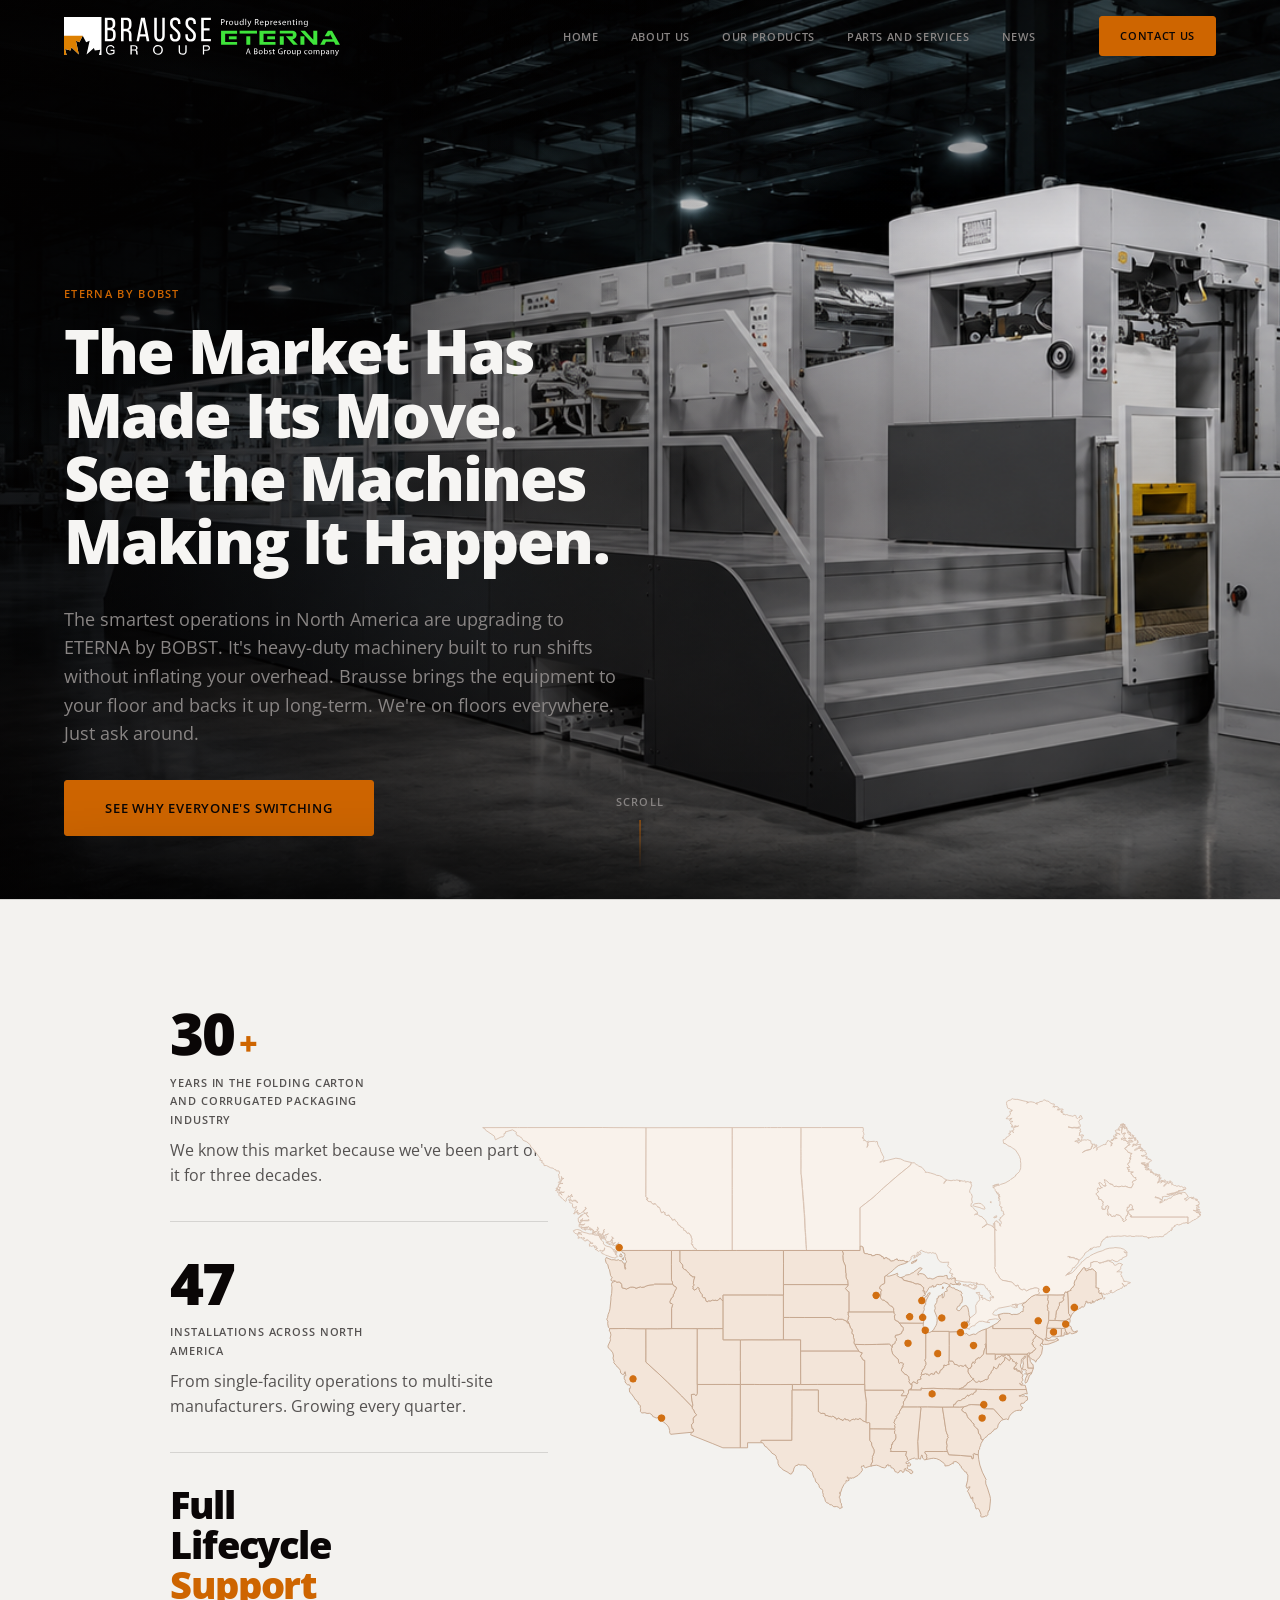
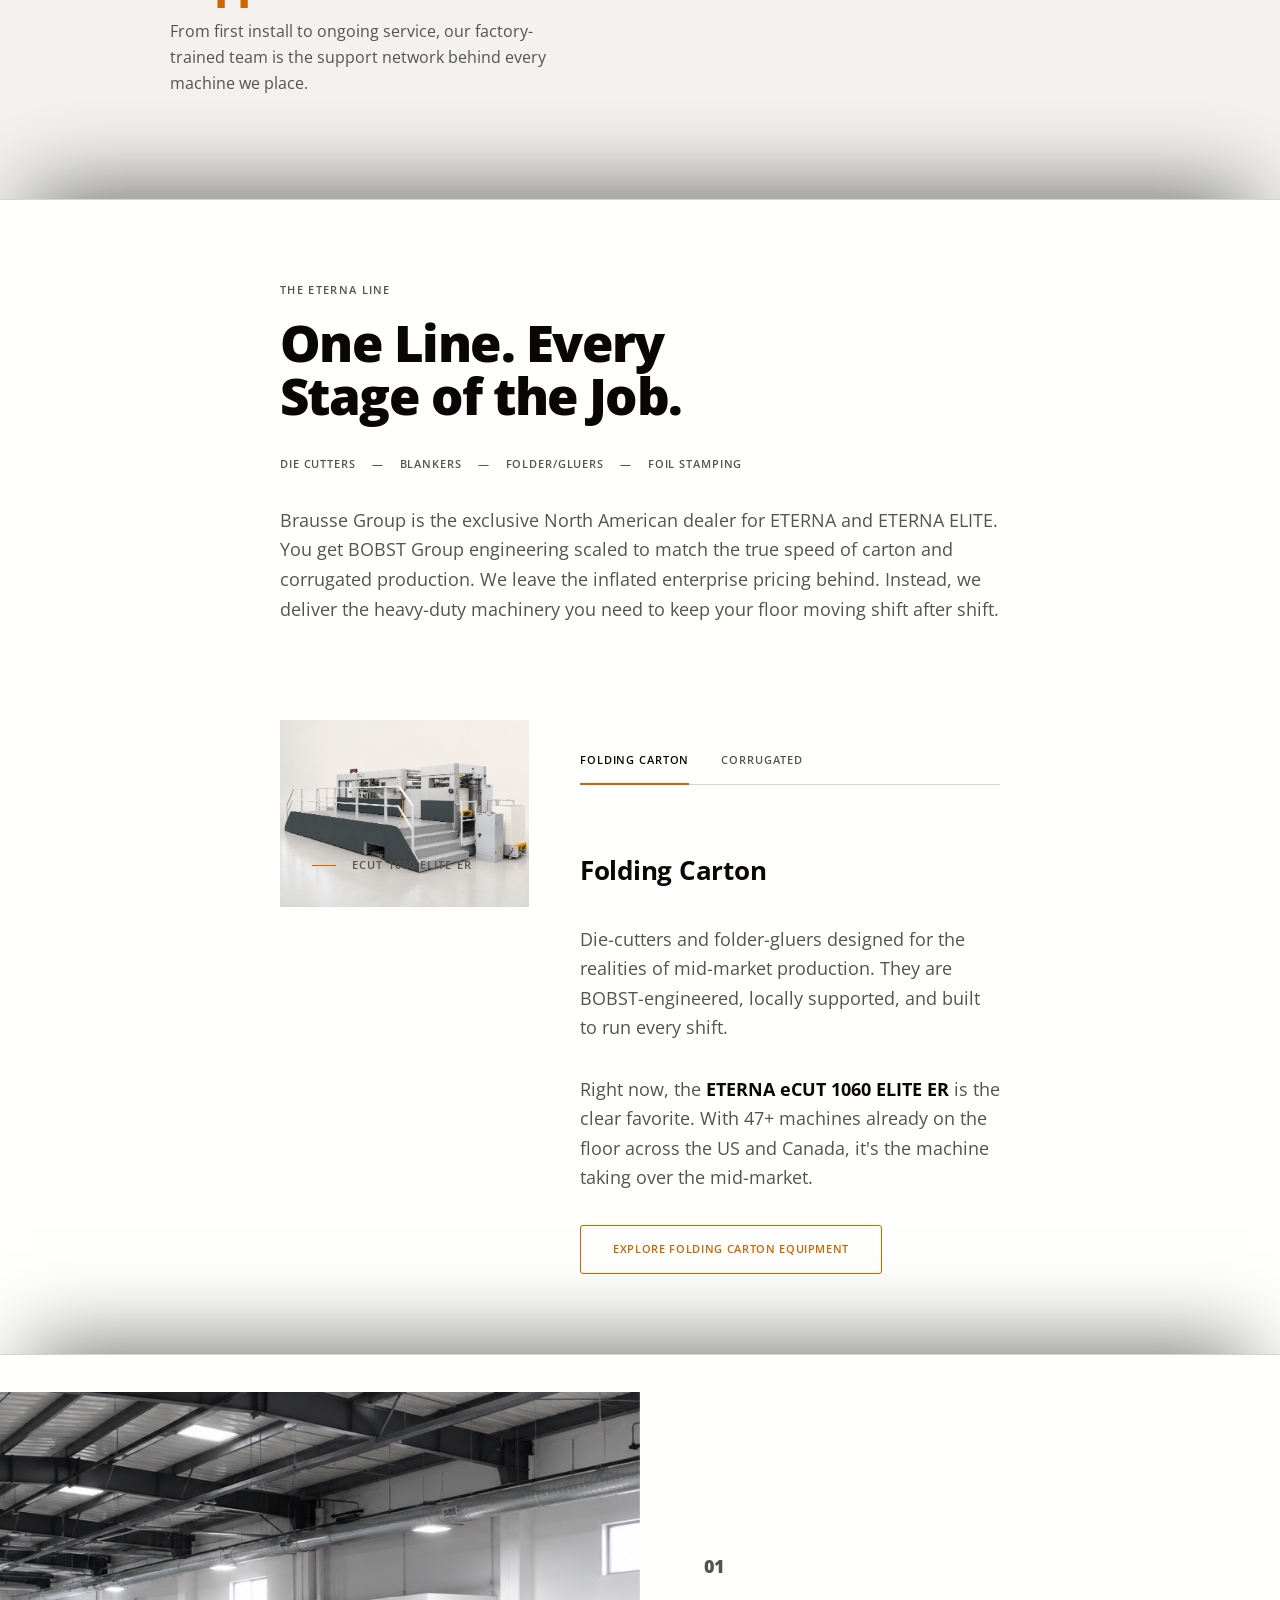
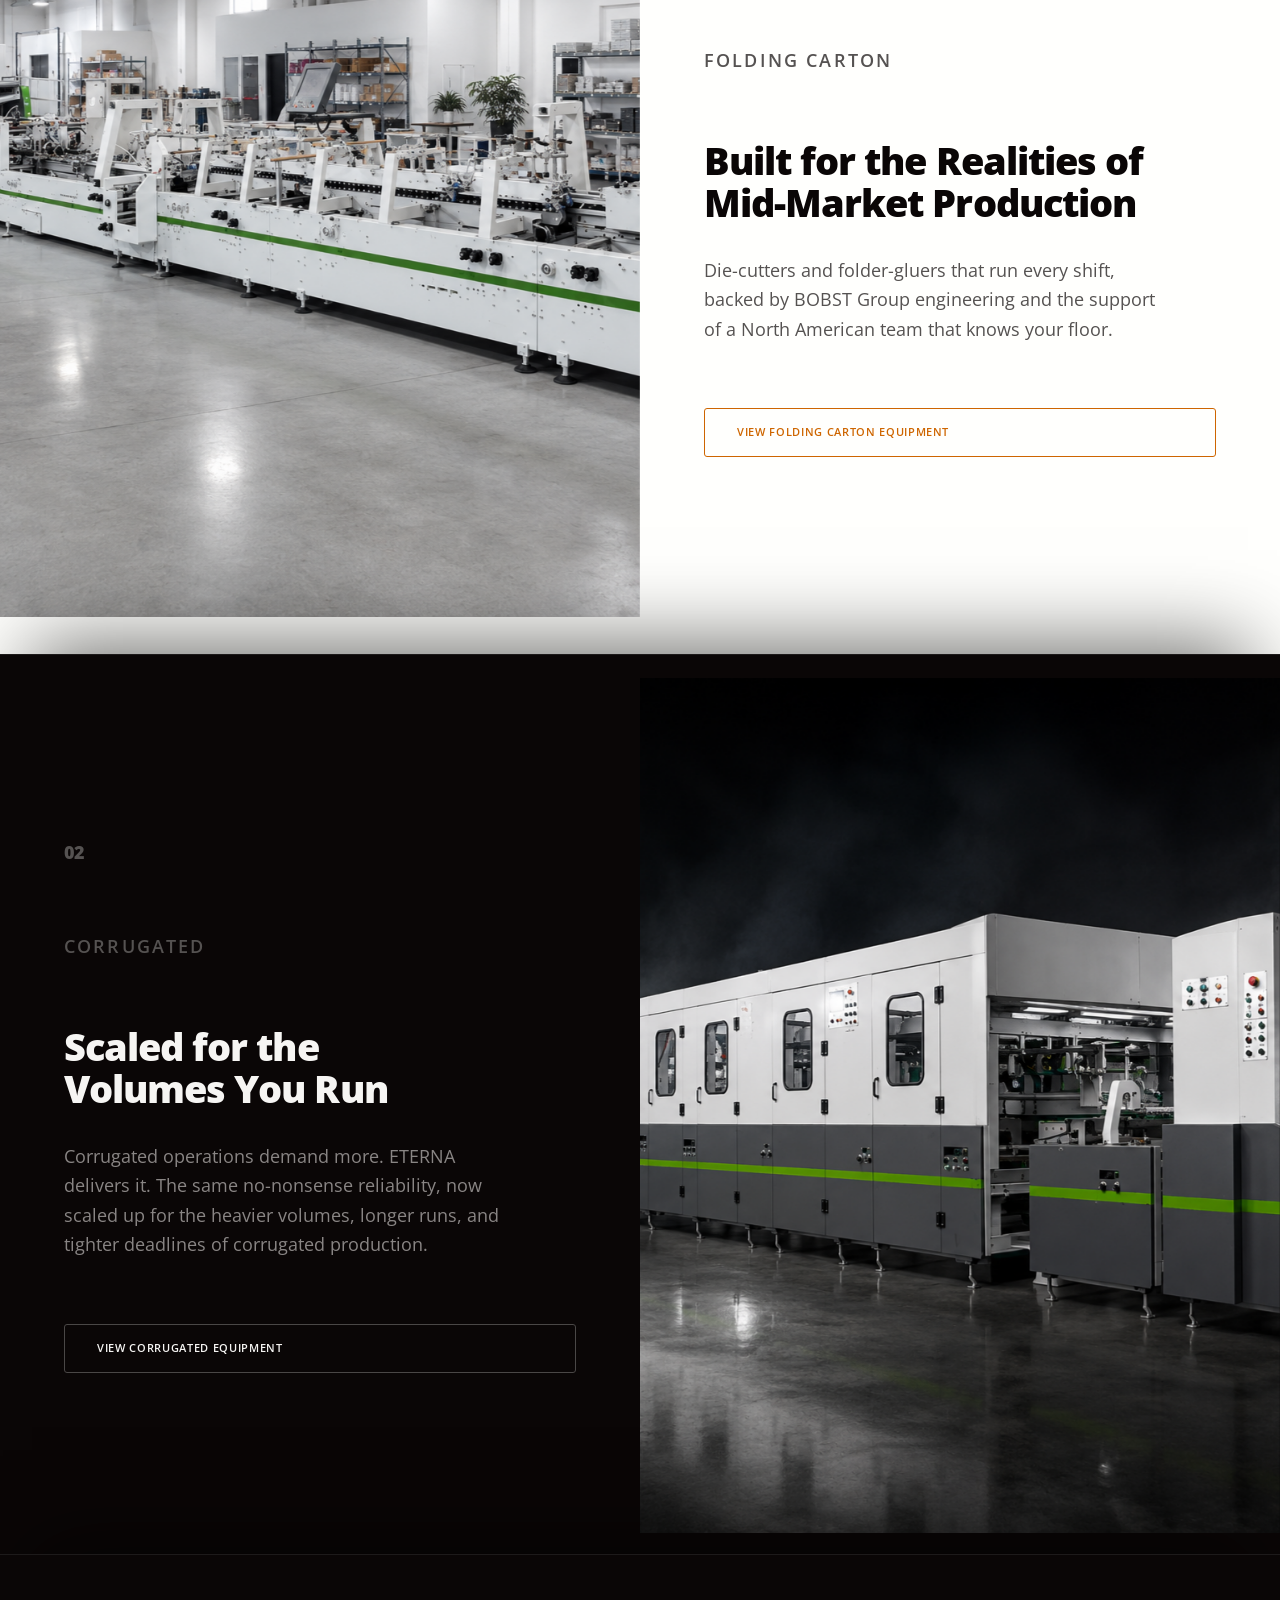
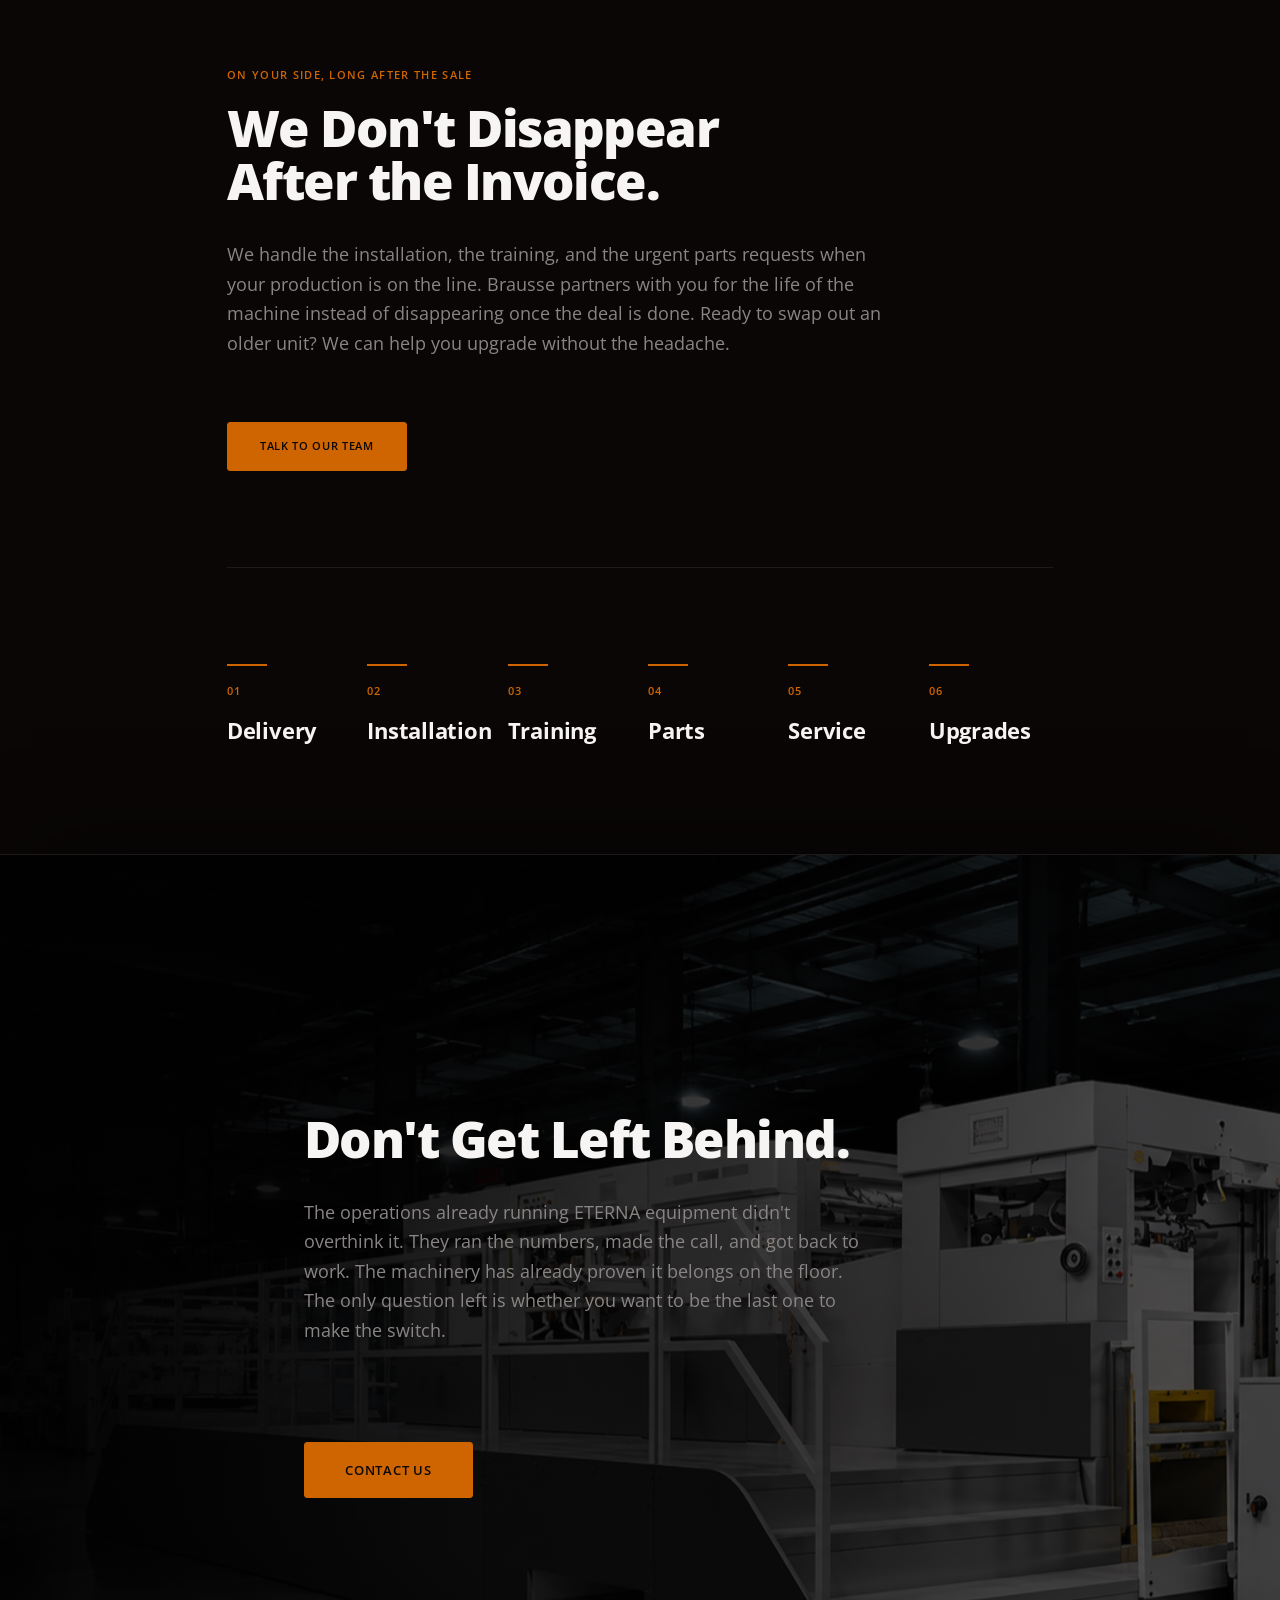
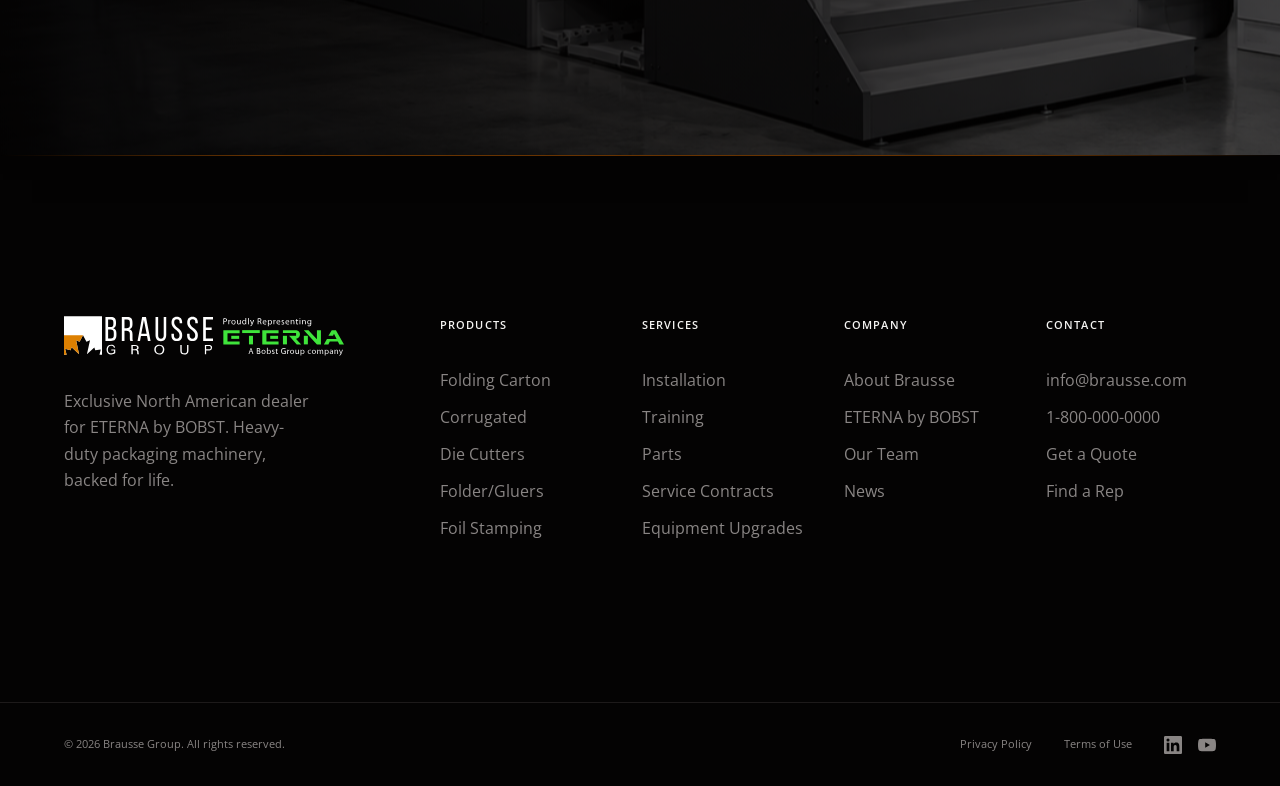
==== commit 34737195: "feat(map): add southern Canada strip; de-cramp metrics text - Projected a strip of southern Canada (" ====
--- a/prototype/index.html
+++ b/prototype/index.html
@@ -117,62 +117,74 @@
         </div>
 
         <figure class="metrics__map reveal-item">
-          <svg class="na-map" viewBox="0 0 960 534" xmlns="http://www.w3.org/2000/svg" role="img" aria-label="Map of the United States showing ETERNA eCUT 1060 ELITE installations clustered across the Midwest, Northeast and Carolinas, with sites on the West Coast">
+          <svg class="na-map" viewBox="0 -120 960 654" xmlns="http://www.w3.org/2000/svg" role="img" aria-label="Map of the United States and southern Canada showing ETERNA eCUT 1060 ELITE installations clustered across the Midwest, Northeast and Carolinas, with sites on the West Coast and in Canada">
+        <g class="na-map__canada" aria-hidden="true">
+        <path d="M885.8,62.1 L884.4,63.9 L880.7,65.1 L884.5,61.8 L885.8,62.1ZM1108.1,-30.6 L1106.4,-30.7 L1105.8,-32.6 L1100.0,-31.0 L1098.7,-32.0 L1097.4,-30.4 L1093.3,-28.5 L1089.9,-27.7 L1089.0,-29.0 L1086.6,-28.5 L1084.2,-27.1 L1082.6,-26.9 L1084.0,-25.8 L1080.0,-23.7 L1079.2,-21.8 L1077.3,-22.3 L1078.1,-20.3 L1078.2,-18.4 L1076.9,-17.2 L1076.5,-19.3 L1075.5,-17.8 L1074.2,-16.3 L1071.7,-14.9 L1070.0,-14.0 L1067.9,-11.0 L1064.2,-10.1 L1063.1,-8.8 L1062.0,-6.3 L1059.3,-5.8 L1057.2,-5.8 L1055.3,-6.2 L1051.7,-5.3 L1049.0,-5.9 L1047.5,-5.6 L1046.0,-5.0 L1044.5,-5.7 L1043.1,-4.9 L1040.1,-5.1 L1033.3,-2.9 L1035.3,-4.2 L1032.1,-3.8 L1031.2,-5.4 L1025.3,-5.9 L1022.3,-7.1 L1016.8,-6.9 L1013.1,-7.0 L1009.9,-7.1 L1006.7,-6.0 L1004.6,-6.5 L1002.8,-6.2 L999.3,-7.5 L993.7,-6.5 L988.9,-7.7 L982.2,-6.6 L977.0,-7.0 L968.5,-6.4 L964.7,-7.0 L963.0,-5.5 L960.1,-5.6 L957.9,-5.0 L956.7,-6.6 L955.1,-5.3 L956.9,-4.4 L953.5,-4.8 L951.9,-1.8 L948.3,-0.4 L947.1,2.8 L945.2,3.1 L945.0,5.8 L943.8,7.7 L943.9,10.2 L941.4,13.3 L938.4,13.1 L934.5,14.3 L932.1,13.9 L929.5,14.4 L928.9,15.8 L926.6,16.0 L928.3,16.6 L926.2,18.0 L924.8,18.9 L925.5,17.3 L924.3,16.0 L924.9,17.5 L921.6,19.2 L921.0,21.0 L918.7,22.0 L915.9,23.9 L914.3,24.9 L912.9,28.6 L910.5,31.5 L908.2,34.6 L905.9,36.0 L904.2,38.2 L902.1,37.8 L899.7,35.4 L896.6,35.3 L893.0,33.2 L887.9,33.1 L886.7,32.0 L883.1,31.4 L881.7,31.8 L883.3,31.7 L886.3,32.8 L884.6,33.5 L886.6,33.7 L891.5,33.7 L894.6,34.8 L896.1,36.0 L900.0,36.4 L901.3,38.1 L903.4,38.8 L900.2,45.8 L896.8,48.2 L895.7,50.0 L895.4,51.7 L890.9,52.9 L889.7,56.3 L887.3,60.0 L883.2,62.0 L879.6,65.2 L878.0,67.5 L880.5,65.4 L882.7,65.3 L890.2,62.0 L893.5,58.9 L895.8,55.5 L898.3,53.9 L898.7,51.8 L900.7,50.7 L906.4,44.6 L907.9,41.5 L909.7,40.8 L918.1,33.4 L919.7,33.2 L922.7,31.6 L924.1,29.9 L930.5,26.6 L938.7,23.1 L946.6,20.8 L953.5,17.5 L960.2,15.8 L968.4,15.3 L970.6,14.6 L981.0,15.6 L986.8,17.7 L992.5,21.9 L993.7,25.2 L991.5,23.8 L987.3,22.6 L988.6,23.6 L990.2,24.5 L993.7,28.0 L991.9,28.4 L993.2,30.1 L991.3,31.3 L984.7,34.0 L983.8,36.9 L980.6,37.2 L975.7,40.8 L972.7,41.1 L967.0,38.6 L965.6,37.5 L962.6,39.0 L959.1,38.7 L956.2,38.6 L955.2,39.9 L950.2,41.1 L948.6,41.9 L946.9,42.5 L944.6,43.5 L942.4,43.3 L937.9,42.4 L929.6,41.0 L929.5,42.6 L925.4,42.7 L925.3,48.3 L925.3,50.3 L922.1,53.2 L914.6,55.8 L914.5,53.2 L911.5,52.6 L899.3,68.6 L898.8,71.1 L898.3,74.1 L895.9,76.1 L894.4,79.1 L894.1,81.7 L894.0,83.8 L894.9,85.2 L892.3,87.5 L890.1,90.2 L887.3,93.3 L888.7,95.9 L886.1,95.2 L885.8,96.7 L885.4,98.3 L883.5,97.0 L881.4,97.8 L880.3,99.1 L878.0,97.9 L876.5,99.2 L875.8,101.7 L874.6,102.9 L868.2,104.0 L857.7,104.0 L847.3,103.9 L844.8,104.0 L833.8,104.3 L822.2,104.3 L826.0,102.6 L827.1,101.0 L828.9,99.9 L826.4,97.5 L827.7,92.3 L823.7,90.8 L820.0,90.6 L810.6,93.1 L804.2,96.3 L800.5,93.3 L798.8,93.2 L796.3,94.5 L791.9,92.5 L790.2,89.1 L789.0,88.1 L788.7,85.9 L787.0,85.4 L786.8,87.2 L782.2,85.7 L781.0,84.4 L780.3,82.5 L776.5,79.9 L774.5,79.2 L757.9,76.0 L757.1,74.7 L753.9,72.3 L750.6,66.0 L748.1,63.3 L745.9,59.8 L746.0,56.5 L743.8,52.8 L744.8,50.2 L744.7,28.4 L744.7,25.0 L744.4,-21.1 L747.3,-17.3 L746.3,-19.5 L744.4,-21.6 L744.4,-26.0 L744.2,-31.6 L744.2,-33.6 L747.4,-35.8 L749.2,-35.3 L748.5,-33.8 L751.0,-33.3 L752.7,-32.0 L754.1,-28.0 L755.6,-25.4 L754.4,-26.8 L754.6,-28.4 L756.0,-29.3 L756.9,-32.2 L756.3,-34.8 L754.0,-35.8 L752.6,-38.3 L755.7,-39.6 L754.8,-41.7 L757.2,-42.4 L757.9,-44.1 L759.9,-45.3 L760.6,-46.8 L762.7,-48.0 L760.3,-48.7 L761.3,-50.5 L760.5,-52.1 L760.5,-53.8 L756.9,-54.8 L757.6,-56.6 L756.0,-57.8 L757.6,-59.5 L758.2,-61.5 L755.4,-61.4 L755.3,-63.2 L753.4,-64.5 L754.5,-67.5 L754.4,-69.2 L754.1,-72.0 L753.3,-73.3 L751.3,-74.6 L752.9,-75.2 L754.5,-75.8 L753.3,-76.9 L752.9,-78.4 L750.6,-78.8 L752.5,-79.3 L752.0,-80.9 L754.7,-81.1 L752.1,-82.0 L753.2,-83.2 L750.9,-84.1 L752.6,-83.9 L753.7,-84.9 L751.8,-85.8 L748.4,-86.7 L750.3,-86.8 L751.5,-87.7 L749.8,-88.3 L746.9,-89.1 L748.5,-90.2 L746.6,-90.5 L745.4,-92.7 L745.2,-94.6 L743.3,-96.7 L743.4,-98.4 L740.8,-98.8 L742.8,-99.7 L749.2,-102.1 L753.5,-102.7 L755.3,-104.1 L763.9,-106.8 L773.2,-112.1 L774.9,-113.8 L782.0,-118.5 L784.1,-120.8 L782.6,-120.5 L788.1,-125.5 L791.1,-128.3 L791.7,-130.9 L793.0,-133.3 L793.3,-135.6 L793.5,-143.9 L792.7,-148.8 L793.2,-150.3 L791.2,-156.5 L788.6,-161.2 L783.1,-169.5 L777.6,-172.5 L775.6,-174.7 L769.1,-177.0 L768.1,-178.6 L765.0,-180.0 L762.9,-182.1 L764.0,-180.3 L761.7,-181.9 L760.1,-182.0 L761.7,-183.8 L760.4,-185.2 L760.4,-188.2 L762.0,-188.2 L763.4,-189.2 L765.3,-189.9 L765.8,-192.3 L767.9,-193.4 L772.1,-196.0 L773.1,-197.5 L774.4,-198.3 L772.9,-199.0 L770.7,-198.8 L771.5,-200.6 L773.8,-201.4 L774.0,-203.1 L772.5,-204.3 L774.7,-204.2 L776.3,-204.7 L777.9,-203.4 L780.4,-201.9 L778.4,-202.7 L776.7,-204.5 L777.9,-205.7 L780.8,-206.7 L779.6,-208.8 L780.7,-210.3 L782.2,-212.0 L784.6,-212.4 L786.2,-213.2 L787.8,-213.2 L789.4,-214.4 L786.8,-213.4 L782.3,-214.3 L783.8,-213.4 L781.3,-213.6 L780.4,-211.7 L778.5,-211.8 L775.3,-212.5 L776.5,-213.7 L778.9,-213.8 L776.6,-215.2 L776.7,-217.1 L773.5,-219.3 L776.2,-221.6 L778.8,-222.5 L776.6,-223.1 L774.7,-222.6 L772.0,-224.5 L775.7,-227.0 L773.4,-227.1 L777.2,-228.7 L771.1,-226.8 L769.9,-227.7 L766.2,-227.7 L766.7,-229.3 L770.2,-232.2 L772.4,-233.2 L772.7,-235.3 L774.3,-236.4 L772.7,-241.6 L774.2,-241.1 L776.4,-241.9 L774.7,-243.0 L777.8,-243.5 L775.3,-244.3 L772.8,-246.8 L771.0,-246.5 L769.2,-247.5 L768.0,-250.3 L768.0,-252.1 L767.1,-253.3 L766.7,-256.7 L766.8,-259.0 L768.9,-261.4 L774.1,-263.0 L777.6,-265.5 L779.5,-264.7 L784.7,-264.0 L786.4,-264.4 L799.4,-261.1 L802.6,-260.5 L807.5,-259.2 L804.4,-257.1 L810.1,-259.3 L812.7,-259.6 L815.5,-259.1 L819.1,-258.3 L821.8,-256.1 L825.1,-255.3 L822.0,-257.1 L827.5,-258.4 L829.6,-259.9 L834.2,-260.6 L836.3,-262.7 L839.4,-263.2 L841.3,-261.0 L844.1,-260.9 L847.0,-259.7 L849.4,-256.9 L851.9,-256.1 L853.9,-255.4 L856.4,-255.5 L856.6,-253.8 L855.6,-252.0 L853.7,-249.6 L855.8,-250.6 L856.9,-249.0 L856.3,-251.1 L863.3,-250.2 L864.5,-248.9 L863.0,-247.9 L865.6,-247.6 L866.8,-246.3 L865.2,-244.7 L862.8,-245.1 L861.7,-244.0 L863.2,-244.7 L865.2,-244.3 L866.9,-244.7 L867.7,-246.0 L871.9,-245.9 L873.5,-244.8 L868.9,-243.2 L870.7,-241.9 L868.4,-241.1 L873.3,-240.6 L871.6,-239.8 L869.5,-239.9 L872.0,-239.0 L873.1,-237.4 L873.4,-235.4 L875.1,-236.8 L876.8,-234.6 L879.3,-235.6 L882.6,-234.7 L883.8,-233.6 L885.8,-233.5 L888.4,-233.2 L890.1,-232.3 L892.1,-232.6 L893.7,-234.1 L896.7,-233.9 L897.5,-232.3 L897.6,-229.9 L900.2,-228.1 L901.5,-228.9 L903.0,-230.4 L904.6,-229.5 L904.1,-231.3 L904.6,-233.2 L906.9,-233.6 L908.3,-230.5 L909.3,-228.1 L903.6,-225.4 L903.9,-223.7 L901.8,-222.1 L903.1,-220.8 L903.5,-218.7 L905.4,-216.0 L905.1,-212.5 L903.6,-212.0 L901.6,-212.4 L902.8,-211.1 L893.6,-211.7 L890.0,-210.9 L882.3,-212.4 L889.8,-210.4 L895.3,-210.8 L898.0,-209.9 L903.5,-210.3 L906.1,-208.3 L905.3,-206.6 L904.6,-204.7 L906.8,-203.8 L906.0,-202.5 L904.2,-201.9 L903.1,-200.8 L904.8,-198.9 L902.9,-196.8 L905.0,-196.4 L908.6,-197.5 L911.2,-196.9 L911.4,-195.1 L909.2,-195.1 L907.6,-194.6 L906.5,-193.6 L909.7,-192.0 L908.1,-190.5 L907.9,-187.8 L906.4,-186.0 L904.4,-185.7 L903.6,-187.2 L904.4,-188.6 L903.0,-189.9 L901.1,-191.2 L900.7,-189.2 L902.2,-188.6 L902.3,-186.5 L900.7,-187.4 L895.0,-185.2 L898.4,-184.5 L900.3,-185.3 L900.2,-183.6 L902.3,-183.9 L901.0,-182.6 L902.1,-181.4 L903.9,-183.7 L905.4,-184.9 L907.0,-185.3 L909.6,-187.4 L913.1,-188.0 L917.0,-187.5 L919.1,-188.4 L925.1,-186.1 L925.3,-183.7 L925.8,-181.7 L926.8,-180.1 L928.3,-180.4 L927.8,-177.4 L926.3,-174.1 L925.9,-171.7 L923.9,-170.0 L915.8,-168.2 L912.0,-166.3 L909.3,-164.1 L916.0,-167.8 L924.9,-169.9 L926.4,-171.2 L926.5,-173.2 L927.7,-174.4 L928.7,-177.8 L928.7,-179.4 L931.0,-179.8 L933.1,-179.6 L932.7,-177.5 L933.8,-175.7 L929.9,-172.0 L932.2,-173.5 L933.7,-173.9 L934.7,-175.3 L934.9,-178.8 L936.8,-178.0 L936.4,-176.5 L935.8,-175.0 L937.2,-174.3 L936.3,-172.5 L936.8,-170.5 L935.7,-168.4 L937.4,-170.0 L937.1,-171.6 L939.9,-174.8 L941.5,-174.9 L944.9,-177.0 L946.8,-177.2 L948.6,-179.6 L950.2,-178.0 L950.8,-179.4 L953.9,-179.3 L953.8,-181.8 L954.7,-183.2 L956.4,-184.2 L956.3,-186.3 L958.2,-186.8 L962.1,-184.2 L962.7,-182.7 L964.1,-182.1 L963.5,-179.5 L964.0,-177.6 L962.4,-176.7 L964.5,-177.3 L964.2,-179.2 L965.4,-180.2 L966.7,-181.1 L964.9,-182.6 L963.4,-183.5 L962.2,-185.3 L963.5,-187.2 L967.2,-186.9 L964.0,-188.0 L966.3,-188.9 L969.1,-188.5 L967.2,-190.2 L969.4,-191.0 L972.0,-189.7 L970.7,-191.1 L974.9,-190.9 L971.3,-192.2 L969.8,-191.5 L968.5,-193.2 L968.0,-195.7 L970.5,-194.0 L972.1,-195.4 L970.9,-196.4 L970.8,-198.0 L974.3,-195.9 L972.9,-197.5 L972.1,-199.2 L977.0,-199.7 L980.4,-198.0 L976.5,-200.3 L973.4,-200.8 L971.3,-205.5 L974.1,-206.8 L977.6,-206.5 L980.4,-206.1 L976.7,-207.6 L976.8,-209.4 L979.0,-209.7 L978.1,-211.3 L979.7,-212.5 L980.2,-214.2 L982.1,-215.4 L980.8,-216.5 L982.3,-217.3 L985.9,-218.3 L987.6,-217.4 L982.5,-216.6 L983.9,-214.8 L986.0,-214.8 L986.6,-213.4 L984.4,-213.3 L983.4,-211.9 L981.6,-212.1 L982.6,-210.3 L985.7,-209.6 L983.9,-208.6 L983.8,-204.8 L982.9,-201.2 L984.9,-199.4 L989.3,-201.2 L990.8,-200.5 L988.2,-199.2 L988.2,-197.2 L988.1,-195.3 L988.3,-193.4 L990.4,-191.6 L991.6,-190.4 L989.6,-189.7 L985.7,-190.7 L982.9,-190.8 L982.7,-189.2 L984.7,-188.9 L987.1,-187.7 L991.4,-187.6 L992.1,-185.4 L993.8,-184.7 L996.3,-186.3 L998.9,-186.5 L1000.1,-187.4 L1003.0,-186.8 L1004.7,-184.8 L1003.2,-184.1 L995.5,-183.3 L994.7,-181.8 L995.9,-180.0 L998.1,-180.9 L999.2,-179.0 L993.8,-176.4 L992.9,-174.0 L989.9,-172.9 L989.3,-170.9 L992.9,-169.8 L995.4,-164.2 L997.5,-164.8 L998.1,-163.4 L1000.1,-163.4 L1001.2,-162.0 L1001.9,-163.4 L1002.7,-162.0 L1000.8,-160.7 L1000.1,-158.2 L1001.0,-155.9 L999.0,-154.9 L998.3,-153.1 L1000.5,-152.9 L999.7,-151.5 L998.4,-149.4 L998.5,-147.9 L997.6,-146.6 L996.2,-144.9 L995.0,-143.1 L997.2,-138.6 L998.4,-136.3 L996.7,-135.7 L993.6,-136.0 L994.6,-134.0 L994.9,-132.5 L996.7,-132.5 L998.3,-131.6 L996.1,-130.4 L996.0,-128.6 L998.8,-129.6 L999.7,-127.9 L1005.3,-127.5 L1001.3,-125.8 L1000.9,-124.1 L1004.6,-120.7 L1005.3,-118.6 L1007.7,-117.0 L1010.2,-117.1 L1009.7,-114.8 L1011.0,-113.4 L1009.7,-112.2 L1004.1,-109.9 L1003.3,-107.3 L1005.5,-105.5 L1001.7,-97.9 L996.7,-98.2 L991.0,-100.8 L987.4,-100.1 L983.2,-100.7 L978.1,-99.6 L972.9,-100.7 L968.9,-100.0 L966.6,-102.5 L966.2,-104.1 L964.6,-104.5 L960.0,-105.8 L954.5,-111.3 L952.8,-111.3 L951.3,-113.1 L952.7,-110.3 L951.5,-108.2 L953.2,-105.6 L952.9,-103.8 L954.1,-101.6 L952.3,-101.4 L948.5,-101.8 L947.2,-103.9 L942.8,-106.2 L940.7,-107.5 L941.8,-103.4 L943.4,-102.3 L944.7,-100.1 L947.1,-98.1 L944.1,-97.8 L942.7,-95.6 L939.7,-97.2 L937.9,-96.9 L937.4,-95.1 L938.2,-93.8 L939.6,-91.6 L939.0,-90.2 L937.3,-88.7 L935.0,-86.3 L935.7,-85.0 L937.8,-83.5 L938.1,-82.0 L940.7,-80.3 L939.7,-76.7 L945.4,-75.4 L945.6,-73.7 L946.6,-72.1 L949.1,-71.1 L947.8,-68.1 L948.5,-66.3 L948.0,-64.6 L946.4,-62.9 L946.7,-59.9 L946.2,-58.3 L949.4,-57.1 L949.7,-58.7 L950.7,-56.9 L953.1,-58.2 L953.4,-62.9 L955.4,-62.8 L956.2,-64.7 L958.3,-63.4 L959.5,-61.4 L957.7,-60.5 L958.6,-58.5 L956.8,-57.8 L956.9,-55.8 L957.8,-54.4 L958.1,-51.5 L956.4,-50.7 L956.8,-47.2 L958.4,-45.8 L959.0,-47.7 L959.4,-49.5 L961.1,-47.6 L962.8,-47.5 L962.8,-45.5 L965.2,-44.0 L967.1,-43.9 L967.8,-45.3 L970.9,-44.0 L971.4,-45.6 L972.7,-47.4 L978.3,-46.6 L982.5,-43.4 L982.6,-41.5 L986.8,-39.4 L984.7,-37.7 L986.5,-35.5 L986.9,-33.7 L989.1,-36.0 L992.0,-37.5 L990.5,-39.8 L990.9,-42.2 L991.6,-44.0 L992.1,-45.7 L994.4,-46.2 L994.2,-48.9 L995.0,-50.8 L992.9,-54.5 L993.0,-57.1 L993.8,-58.5 L993.5,-60.9 L995.0,-61.5 L997.0,-61.2 L997.6,-63.5 L997.6,-65.6 L1001.3,-66.4 L1002.4,-64.9 L1003.7,-63.4 L1002.9,-59.2 L1005.7,-57.8 L998.9,-56.0 L996.8,-55.0 L995.0,-52.9 L996.7,-52.6 L997.5,-51.0 L997.3,-48.5 L1001.9,-45.6 L1002.2,-43.8 L999.2,-44.5 L1000.3,-43.0 L1103.8,-43.0 L1108.2,-43.0 L1108.1,-30.6Z"/>
+        <path d="M987.6,-217.4 L990.1,-216.1 L986.4,-217.2 L984.0,-215.9 L987.3,-216.6 L988.8,-215.9 L987.2,-214.7 L989.7,-215.7 L988.4,-213.5 L986.1,-212.6 L982.9,-210.8 L986.5,-212.2 L988.9,-212.3 L990.2,-213.7 L990.3,-212.0 L986.8,-211.1 L989.9,-210.5 L988.2,-208.8 L990.4,-209.5 L992.7,-211.0 L991.0,-211.4 L993.5,-211.7 L991.5,-210.0 L993.3,-209.4 L992.1,-208.4 L994.3,-208.9 L993.4,-206.6 L993.7,-204.4 L997.0,-204.6 L995.5,-203.4 L994.3,-201.0 L995.6,-201.7 L996.4,-203.2 L998.5,-202.7 L996.6,-200.7 L998.4,-202.0 L1000.8,-200.9 L999.6,-198.8 L996.3,-198.8 L1000.1,-198.2 L999.5,-195.1 L1002.0,-197.7 L1003.7,-197.4 L1003.9,-195.6 L1002.2,-194.7 L1006.4,-196.0 L1005.5,-194.8 L1005.6,-192.7 L1003.6,-191.8 L1000.1,-191.1 L997.4,-191.8 L995.5,-190.5 L998.0,-191.3 L998.4,-189.1 L998.4,-190.7 L1004.0,-190.7 L1006.5,-192.2 L1010.5,-191.2 L1007.1,-190.6 L1008.9,-190.1 L1007.6,-188.9 L1009.7,-189.6 L1007.3,-187.0 L1010.0,-187.4 L1011.4,-188.0 L1013.8,-186.3 L1013.9,-184.7 L1011.9,-183.9 L1014.7,-184.0 L1013.9,-182.3 L1009.8,-179.6 L1005.4,-179.9 L1004.0,-179.0 L1006.3,-179.3 L1003.0,-175.4 L1008.2,-178.8 L1011.1,-178.7 L1010.1,-176.9 L1011.7,-178.5 L1015.7,-179.4 L1019.2,-179.6 L1018.2,-177.6 L1018.6,-175.5 L1014.8,-174.6 L1018.1,-174.7 L1019.3,-173.6 L1018.0,-172.7 L1011.3,-172.2 L1009.1,-170.4 L1007.0,-168.6 L1010.4,-169.0 L1015.2,-172.1 L1017.2,-172.1 L1019.4,-172.5 L1021.4,-172.7 L1020.1,-171.1 L1022.8,-171.4 L1023.7,-169.7 L1020.2,-169.2 L1017.8,-167.6 L1021.3,-168.4 L1022.1,-166.2 L1023.2,-168.5 L1025.4,-167.1 L1026.7,-168.4 L1027.8,-166.9 L1026.5,-165.6 L1028.8,-164.3 L1029.3,-162.5 L1030.6,-161.4 L1027.9,-160.4 L1026.5,-159.1 L1024.3,-159.2 L1023.3,-157.6 L1019.9,-158.6 L1022.8,-156.9 L1026.0,-157.8 L1030.5,-156.7 L1031.9,-155.6 L1030.0,-155.7 L1030.9,-154.0 L1028.5,-153.2 L1030.4,-152.5 L1032.4,-152.1 L1034.6,-152.9 L1033.7,-151.3 L1037.8,-151.2 L1039.1,-149.9 L1038.9,-148.0 L1037.0,-147.7 L1034.6,-145.6 L1034.2,-144.0 L1030.3,-143.7 L1030.5,-141.7 L1033.6,-142.4 L1031.6,-141.9 L1034.3,-140.6 L1030.0,-140.6 L1020.7,-143.4 L1024.2,-144.4 L1027.9,-144.5 L1019.9,-144.6 L1020.6,-143.0 L1030.1,-140.1 L1025.1,-139.8 L1029.6,-139.2 L1033.4,-139.1 L1034.2,-137.7 L1032.4,-137.2 L1028.0,-137.6 L1029.6,-136.7 L1026.5,-136.4 L1029.0,-135.8 L1032.1,-135.3 L1035.4,-133.1 L1031.8,-133.4 L1034.3,-132.7 L1032.3,-132.4 L1030.7,-133.3 L1027.5,-133.0 L1030.0,-131.5 L1034.3,-131.7 L1035.9,-131.1 L1039.3,-131.7 L1038.3,-129.6 L1037.6,-128.2 L1041.1,-127.9 L1036.8,-127.2 L1038.6,-127.0 L1043.0,-126.3 L1043.7,-124.8 L1041.7,-124.6 L1043.3,-123.8 L1048.9,-123.9 L1048.1,-121.9 L1045.8,-121.8 L1048.9,-121.3 L1050.7,-123.3 L1051.6,-120.8 L1051.0,-119.2 L1050.2,-117.9 L1051.4,-119.2 L1053.0,-122.9 L1055.3,-122.0 L1055.1,-120.3 L1053.2,-119.8 L1054.8,-118.6 L1053.9,-116.5 L1055.7,-118.2 L1053.8,-115.4 L1053.4,-113.3 L1055.8,-116.2 L1057.9,-116.1 L1055.4,-114.3 L1054.7,-112.1 L1052.5,-110.3 L1051.2,-109.5 L1052.9,-110.4 L1054.7,-111.3 L1053.6,-110.0 L1052.7,-108.4 L1050.3,-107.0 L1053.3,-108.2 L1054.9,-109.2 L1058.6,-112.0 L1058.0,-110.1 L1060.8,-111.6 L1058.1,-108.1 L1056.5,-107.1 L1059.6,-108.9 L1060.8,-111.0 L1062.5,-110.9 L1064.7,-112.9 L1065.8,-111.7 L1065.5,-110.2 L1063.4,-109.3 L1061.8,-109.4 L1064.4,-108.3 L1067.0,-108.8 L1068.7,-109.5 L1070.5,-109.0 L1069.0,-107.2 L1065.5,-105.3 L1063.8,-103.5 L1062.1,-100.8 L1064.6,-101.5 L1065.1,-103.8 L1067.6,-105.1 L1070.4,-107.5 L1072.7,-110.0 L1074.8,-111.0 L1075.2,-109.3 L1073.3,-108.2 L1071.2,-105.5 L1073.3,-106.8 L1074.4,-108.1 L1075.9,-107.8 L1077.0,-109.3 L1078.1,-108.1 L1076.7,-105.9 L1079.1,-105.0 L1077.2,-103.7 L1079.3,-104.3 L1081.0,-102.9 L1082.5,-102.1 L1085.2,-101.9 L1087.0,-100.5 L1090.4,-101.7 L1093.6,-100.0 L1095.9,-100.5 L1099.1,-98.2 L1101.0,-98.9 L1102.5,-98.7 L1104.2,-97.2 L1103.6,-95.6 L1098.4,-94.8 L1103.0,-94.5 L1101.3,-94.5 L1099.1,-92.9 L1091.2,-92.7 L1089.4,-91.5 L1092.0,-91.9 L1089.7,-91.0 L1086.4,-90.0 L1081.8,-88.1 L1078.8,-87.9 L1071.3,-86.0 L1068.1,-86.0 L1069.1,-84.9 L1072.9,-85.4 L1082.4,-87.6 L1087.4,-89.8 L1083.7,-85.9 L1076.8,-85.6 L1078.7,-85.2 L1077.2,-84.1 L1075.5,-83.9 L1069.9,-81.4 L1064.0,-81.7 L1059.0,-80.3 L1060.9,-78.8 L1059.2,-76.8 L1059.0,-75.1 L1054.8,-78.0 L1048.0,-80.2 L1047.0,-81.4 L1046.0,-79.3 L1048.1,-79.2 L1052.5,-78.2 L1056.6,-75.7 L1060.4,-74.4 L1058.9,-73.5 L1055.8,-72.2 L1054.8,-71.0 L1058.3,-71.2 L1054.7,-69.6 L1056.9,-69.6 L1058.5,-70.5 L1060.8,-71.5 L1062.6,-73.6 L1064.7,-74.0 L1062.9,-75.1 L1067.6,-75.1 L1071.4,-77.6 L1073.9,-78.5 L1076.2,-78.3 L1077.2,-79.7 L1079.4,-82.7 L1091.5,-87.0 L1097.0,-86.4 L1091.0,-87.9 L1088.3,-86.9 L1086.8,-87.9 L1090.8,-90.0 L1099.1,-89.2 L1102.9,-88.8 L1104.0,-87.8 L1105.0,-85.1 L1107.5,-83.6 L1106.2,-82.7 L1108.6,-81.3 L1107.2,-79.9 L1100.9,-76.4 L1102.6,-77.0 L1104.7,-76.2 L1104.8,-74.4 L1103.8,-73.0 L1105.2,-74.0 L1107.6,-75.5 L1108.6,-77.2 L1109.6,-78.9 L1114.6,-79.8 L1116.3,-78.9 L1118.5,-80.4 L1119.2,-79.1 L1114.3,-78.2 L1118.2,-77.0 L1120.6,-77.2 L1125.6,-76.1 L1125.9,-74.5 L1121.8,-75.3 L1125.5,-73.7 L1126.6,-72.6 L1128.3,-71.7 L1127.5,-70.4 L1129.1,-70.1 L1129.4,-68.2 L1128.8,-66.0 L1126.9,-66.4 L1127.5,-64.6 L1123.3,-64.6 L1124.2,-63.3 L1127.8,-63.3 L1129.2,-60.6 L1126.2,-59.9 L1123.4,-60.2 L1125.2,-59.0 L1126.7,-57.2 L1129.8,-57.0 L1129.4,-55.4 L1127.0,-56.4 L1124.0,-56.7 L1126.4,-56.0 L1126.0,-54.5 L1124.6,-55.0 L1122.2,-54.4 L1118.0,-55.5 L1122.0,-54.1 L1124.3,-54.5 L1126.5,-53.5 L1130.1,-53.4 L1131.8,-52.2 L1131.8,-50.6 L1129.3,-51.1 L1122.9,-52.1 L1128.9,-49.8 L1130.8,-49.1 L1129.4,-48.0 L1132.2,-47.5 L1129.6,-47.4 L1131.1,-46.8 L1131.1,-45.1 L1129.4,-44.7 L1128.6,-43.0 L1126.7,-43.4 L1127.7,-42.2 L1124.1,-40.0 L1122.6,-38.6 L1119.0,-37.6 L1118.0,-36.4 L1115.0,-35.5 L1112.9,-33.1 L1110.9,-32.3 L1108.1,-30.6 L1108.2,-43.0 L1103.8,-43.0 L1000.3,-43.0 L999.2,-44.5 L1002.2,-43.8 L1001.9,-45.6 L997.3,-48.5 L996.5,-50.6 L996.7,-52.6 L995.0,-52.9 L996.8,-55.0 L998.9,-56.0 L1006.4,-56.7 L1002.9,-59.2 L1003.7,-63.4 L1002.4,-64.9 L1001.3,-66.4 L997.6,-65.6 L997.6,-63.5 L997.0,-61.2 L995.0,-61.5 L993.5,-60.9 L993.8,-58.5 L993.0,-57.1 L992.9,-54.5 L995.0,-50.8 L994.2,-48.9 L994.4,-46.2 L992.1,-45.7 L991.6,-44.0 L990.9,-42.2 L990.5,-39.8 L992.0,-37.5 L989.1,-36.0 L986.9,-33.7 L986.5,-35.5 L984.9,-36.5 L986.7,-38.7 L982.6,-41.5 L982.5,-43.4 L978.3,-46.6 L972.7,-47.4 L971.4,-45.6 L970.9,-44.0 L967.8,-45.3 L967.1,-43.9 L965.2,-44.0 L962.8,-45.5 L962.8,-47.5 L961.1,-47.6 L959.4,-49.5 L959.0,-47.7 L958.4,-45.8 L956.8,-47.2 L956.0,-49.5 L958.1,-51.5 L956.6,-54.1 L956.9,-55.8 L956.8,-57.8 L958.6,-58.5 L957.7,-60.5 L959.5,-61.4 L958.3,-63.4 L956.2,-64.7 L955.4,-62.8 L953.4,-62.9 L953.1,-58.2 L950.7,-56.9 L949.7,-58.7 L949.4,-57.1 L946.6,-57.7 L946.7,-59.9 L946.4,-62.9 L948.0,-64.6 L948.5,-66.3 L947.8,-68.1 L949.1,-71.1 L947.9,-72.5 L945.6,-73.7 L945.4,-75.4 L939.7,-76.7 L940.7,-80.3 L938.1,-82.0 L937.8,-83.5 L935.7,-85.0 L935.0,-86.3 L937.3,-88.7 L939.8,-89.9 L939.6,-91.6 L938.0,-92.7 L937.4,-95.1 L937.9,-96.9 L939.7,-97.2 L942.7,-95.6 L944.1,-97.8 L947.1,-98.1 L944.2,-99.1 L942.7,-101.5 L941.8,-103.4 L940.3,-106.4 L943.2,-107.4 L947.2,-103.9 L948.5,-101.8 L951.9,-100.4 L954.1,-101.6 L952.9,-103.8 L953.2,-105.6 L951.5,-108.2 L951.9,-109.7 L950.2,-112.9 L952.7,-112.3 L954.5,-111.3 L960.0,-105.8 L963.3,-104.1 L966.2,-104.1 L966.6,-102.5 L968.9,-100.0 L972.9,-100.7 L978.1,-99.6 L983.2,-100.7 L987.4,-100.1 L989.8,-100.8 L996.7,-98.2 L1001.7,-97.9 L1005.5,-105.5 L1003.3,-107.3 L1004.1,-109.9 L1009.7,-112.2 L1011.0,-113.4 L1009.7,-114.8 L1010.2,-117.1 L1007.7,-117.0 L1005.3,-118.6 L1004.6,-120.7 L1000.9,-124.1 L1001.3,-125.8 L1005.3,-127.5 L999.7,-127.9 L998.3,-128.6 L996.0,-128.6 L996.1,-130.4 L998.3,-131.6 L996.7,-132.5 L994.9,-132.5 L994.6,-134.0 L993.6,-136.0 L996.7,-135.7 L998.4,-136.3 L997.2,-138.6 L994.2,-142.0 L996.4,-143.5 L998.4,-145.5 L998.5,-147.9 L998.4,-149.4 L999.8,-150.4 L1000.5,-152.9 L999.3,-153.9 L998.7,-152.1 L999.0,-154.9 L1001.0,-155.9 L1000.1,-158.2 L1000.1,-160.1 L1002.7,-162.0 L1001.9,-163.4 L1001.2,-162.0 L1000.1,-163.4 L998.1,-163.4 L997.5,-164.8 L995.9,-164.3 L992.8,-168.6 L989.3,-170.9 L989.9,-172.9 L992.9,-174.0 L993.8,-176.4 L999.2,-179.0 L998.1,-180.9 L995.9,-180.0 L994.7,-181.8 L995.5,-183.3 L1003.2,-184.1 L1004.7,-184.8 L1003.0,-186.8 L1000.1,-187.4 L998.9,-186.5 L996.3,-186.3 L993.8,-184.7 L992.1,-185.4 L991.4,-187.6 L987.1,-187.7 L984.7,-188.9 L983.2,-188.2 L982.3,-189.9 L984.6,-191.5 L989.6,-189.7 L991.6,-190.4 L990.4,-191.6 L988.3,-192.3 L987.6,-194.2 L987.6,-196.1 L987.6,-197.9 L990.8,-200.5 L989.3,-201.2 L984.9,-199.4 L982.9,-201.2 L983.8,-204.8 L983.1,-207.3 L985.6,-208.6 L982.6,-210.3 L981.6,-212.1 L983.4,-211.9 L984.9,-212.4 L986.6,-213.4 L986.0,-214.8 L983.9,-214.8 L982.5,-215.8 L987.6,-217.4Z"/>
+        <path d="M-27.2,2.2 L-29.1,-0.2 L-28.1,-2.2 L-26.7,-3.0 L-29.9,-4.0 L-29.7,-2.1 L-31.4,-1.5 L-32.8,-2.7 L-32.1,-4.7 L-34.9,-3.4 L-35.7,-4.6 L-38.0,-2.7 L-39.9,-3.5 L-37.3,-6.0 L-38.9,-6.7 L-40.3,-7.6 L-40.2,-10.7 L-34.7,-11.2 L-32.4,-8.8 L-34.4,-11.7 L-33.1,-12.9 L-34.9,-13.5 L-39.3,-14.1 L-37.9,-13.2 L-35.5,-13.1 L-41.3,-10.8 L-45.0,-12.1 L-46.9,-14.3 L-48.2,-17.1 L-42.4,-19.3 L-39.9,-19.3 L-33.4,-17.2 L-32.9,-15.7 L-28.4,-13.8 L-22.8,-12.6 L-18.6,-11.0 L-14.3,-11.1 L-10.1,-10.2 L-8.1,-9.0 L-4.5,-8.4 L-1.9,-8.6 L0.2,-7.5 L1.5,-4.1 L4.5,0.9 L7.2,3.3 L9.4,5.1 L7.6,6.0 L10.7,10.3 L14.8,12.2 L20.7,13.5 L24.1,15.3 L24.9,17.4 L26.5,17.6 L27.5,19.3 L26.2,20.1 L30.2,23.6 L30.5,25.4 L31.4,28.7 L32.5,27.5 L34.1,30.4 L35.2,31.6 L34.2,32.7 L32.5,31.8 L30.8,34.6 L27.3,33.5 L24.7,33.4 L16.6,30.2 L12.3,28.9 L10.1,27.4 L5.4,25.7 L4.2,24.2 L7.1,22.4 L9.8,19.7 L10.8,17.3 L10.4,15.0 L10.1,17.5 L8.8,20.0 L5.7,20.6 L3.3,21.1 L1.9,20.7 L3.1,19.7 L1.2,20.5 L-0.6,21.8 L-4.7,19.0 L-7.0,18.2 L-4.7,17.8 L-2.6,15.6 L-5.0,17.0 L-4.7,14.7 L-5.4,12.4 L-6.5,14.6 L-8.5,15.3 L-8.1,13.4 L-7.4,10.9 L-9.0,13.3 L-9.8,10.7 L-12.1,11.6 L-13.8,12.5 L-15.5,11.4 L-17.8,12.2 L-18.2,7.8 L-16.6,6.7 L-11.1,6.4 L-14.2,6.4 L-16.1,6.1 L-15.6,3.9 L-17.0,5.1 L-19.4,1.3 L-22.4,-0.2 L-22.7,1.5 L-23.8,-0.2 L-24.2,1.9 L-27.2,2.2ZM1.2,-10.5 L1.0,-8.7 L-1.5,-8.9 L1.2,-10.5ZM2.8,-10.0 L4.5,-9.0 L6.4,-5.7 L5.1,-3.5 L5.2,-5.6 L3.8,-7.6 L0.9,-7.2 L2.2,-8.1 L2.8,-10.0ZM8.9,-7.1 L10.2,-5.3 L10.4,-3.3 L9.9,-5.0 L7.8,-5.9 L8.9,-7.1ZM1.6,-6.5 L3.1,-7.1 L4.5,-5.4 L4.2,-3.9 L4.5,-0.5 L3.7,-2.6 L2.0,-4.0 L1.6,-6.5ZM7.5,-5.7 L9.0,-2.4 L7.4,-1.2 L6.2,-3.2 L7.5,-4.7 L7.5,-5.7ZM21.5,9.7 L16.3,7.2 L12.8,4.6 L17.8,5.4 L21.5,9.7ZM28.7,18.1 L31.2,20.9 L34.6,22.8 L31.1,21.4 L28.9,19.3 L28.2,18.0 L28.7,18.1ZM30.3,21.5 L32.6,23.3 L33.6,25.2 L31.2,25.9 L31.0,24.4 L30.1,22.2 L30.3,21.5ZM136.5,20.1 L129.9,20.1 L117.5,20.1 L107.1,20.1 L74.4,20.1 L43.6,20.1 L41.9,19.6 L39.0,19.2 L37.3,18.8 L39.1,16.9 L37.8,17.8 L36.4,16.0 L35.6,14.3 L37.3,14.4 L40.9,14.0 L42.1,10.9 L41.3,12.5 L35.3,13.1 L35.9,11.1 L35.5,9.3 L37.1,5.4 L35.7,6.2 L35.5,7.7 L31.7,9.4 L31.9,11.3 L27.5,10.4 L25.1,10.2 L22.4,6.7 L23.1,4.8 L26.2,6.9 L27.2,9.5 L27.4,7.4 L29.7,6.6 L31.0,5.3 L26.8,6.6 L24.6,4.0 L25.5,1.6 L24.1,-0.6 L27.6,-2.8 L26.4,-4.2 L23.7,-5.5 L26.5,-3.1 L23.5,-1.1 L23.8,0.8 L24.6,2.7 L22.8,0.7 L22.7,2.4 L19.3,3.8 L15.2,3.3 L11.4,-0.1 L10.0,-2.3 L12.3,-0.6 L12.6,-2.6 L13.3,-4.4 L13.7,-6.0 L11.9,-7.8 L12.9,-9.1 L16.4,-10.0 L17.8,-11.5 L14.3,-9.8 L12.6,-9.9 L10.0,-7.5 L7.9,-8.0 L7.3,-10.0 L7.3,-8.4 L6.3,-11.0 L9.5,-13.4 L9.5,-15.2 L8.6,-17.6 L10.7,-19.5 L8.7,-18.6 L8.9,-16.3 L8.8,-14.0 L5.6,-11.4 L4.5,-9.6 L3.3,-10.7 L1.4,-12.3 L0.4,-10.7 L-2.1,-10.6 L-1.3,-12.3 L-1.4,-14.1 L0.2,-16.0 L-1.6,-14.9 L-2.1,-12.4 L-2.7,-10.7 L-4.1,-9.9 L-5.7,-11.4 L-8.2,-10.8 L-13.4,-11.6 L-11.8,-11.9 L-8.0,-14.2 L-12.3,-13.3 L-4.2,-15.2 L-2.7,-17.0 L-3.2,-18.9 L-1.6,-19.1 L-1.0,-20.6 L-1.7,-22.9 L-3.0,-24.0 L-2.2,-21.0 L-3.7,-19.2 L-3.2,-17.4 L-4.9,-15.8 L-7.9,-15.3 L-12.4,-14.9 L-9.4,-17.6 L-11.9,-17.3 L-11.8,-19.2 L-17.0,-18.1 L-18.0,-19.4 L-12.6,-19.8 L-16.5,-20.9 L-17.3,-23.4 L-17.5,-20.7 L-19.7,-19.2 L-22.8,-20.7 L-28.0,-20.5 L-26.2,-19.6 L-23.8,-19.4 L-25.6,-18.1 L-29.3,-20.2 L-31.6,-20.4 L-33.9,-22.0 L-33.3,-24.0 L-31.4,-23.2 L-29.0,-22.8 L-22.7,-23.4 L-20.5,-22.0 L-21.0,-23.7 L-19.6,-25.1 L-22.1,-23.8 L-28.5,-23.1 L-31.5,-23.4 L-33.3,-24.4 L-35.7,-23.9 L-38.0,-25.4 L-37.5,-27.2 L-34.4,-28.1 L-30.2,-27.9 L-27.5,-28.7 L-27.1,-30.2 L-28.2,-28.8 L-29.7,-28.3 L-33.5,-28.5 L-37.9,-29.0 L-36.0,-30.1 L-34.1,-31.8 L-33.3,-34.9 L-29.0,-35.9 L-19.7,-35.6 L-18.8,-36.9 L-19.7,-38.7 L-19.3,-36.9 L-26.1,-36.6 L-29.6,-36.3 L-32.1,-36.0 L-32.2,-37.7 L-30.9,-40.1 L-31.6,-38.3 L-32.9,-36.8 L-35.6,-36.6 L-32.7,-36.0 L-34.7,-34.0 L-35.6,-31.6 L-37.4,-32.1 L-35.8,-32.7 L-38.1,-33.0 L-38.8,-35.4 L-39.2,-40.9 L-38.0,-41.7 L-36.0,-41.9 L-35.7,-44.1 L-34.6,-45.7 L-33.0,-46.2 L-34.7,-44.9 L-35.2,-43.6 L-34.1,-44.7 L-31.9,-44.9 L-32.5,-46.8 L-29.2,-48.2 L-28.0,-49.5 L-25.3,-49.4 L-24.2,-48.2 L-21.2,-44.6 L-19.8,-42.6 L-21.2,-45.6 L-23.6,-47.3 L-24.2,-49.4 L-23.0,-50.4 L-20.9,-50.9 L-24.9,-50.0 L-26.5,-50.0 L-28.2,-51.0 L-29.0,-53.8 L-26.4,-55.9 L-23.9,-58.1 L-24.6,-60.4 L-26.3,-61.6 L-24.9,-58.2 L-26.4,-56.4 L-29.4,-54.4 L-29.5,-52.7 L-32.5,-51.5 L-35.1,-49.2 L-37.3,-48.8 L-36.8,-50.4 L-39.1,-47.3 L-40.2,-49.4 L-38.8,-50.6 L-40.0,-52.3 L-40.8,-49.7 L-42.3,-51.3 L-41.6,-53.7 L-39.5,-55.2 L-43.0,-53.5 L-43.9,-51.6 L-46.3,-48.6 L-47.8,-49.1 L-45.0,-52.6 L-45.3,-54.9 L-43.2,-58.7 L-43.7,-60.6 L-41.8,-62.1 L-43.7,-62.4 L-45.2,-59.9 L-48.6,-60.3 L-49.4,-61.6 L-50.1,-65.5 L-49.2,-67.0 L-52.2,-69.0 L-55.3,-70.0 L-55.1,-71.7 L-54.8,-74.0 L-56.4,-73.5 L-57.2,-75.6 L-55.5,-75.2 L-53.6,-74.4 L-52.3,-73.5 L-49.4,-72.2 L-47.5,-73.3 L-43.5,-73.4 L-43.0,-71.1 L-40.6,-70.8 L-40.5,-69.3 L-40.2,-70.9 L-42.2,-72.3 L-43.3,-74.2 L-47.6,-74.5 L-49.8,-73.1 L-53.7,-75.8 L-54.6,-77.1 L-53.8,-79.1 L-53.9,-80.7 L-51.8,-82.1 L-49.0,-81.5 L-52.6,-82.7 L-51.3,-85.7 L-53.1,-83.7 L-56.5,-80.3 L-56.1,-82.0 L-57.7,-82.8 L-57.0,-80.4 L-58.5,-81.1 L-61.4,-77.1 L-61.9,-74.9 L-61.5,-73.1 L-62.7,-72.0 L-67.4,-75.9 L-69.5,-78.2 L-73.7,-81.8 L-75.5,-83.9 L-75.3,-86.5 L-74.6,-88.2 L-73.0,-88.3 L-71.2,-85.6 L-69.3,-84.0 L-71.1,-86.2 L-72.7,-88.9 L-71.1,-89.6 L-67.6,-88.8 L-65.2,-90.0 L-67.6,-89.1 L-71.5,-90.0 L-75.8,-88.2 L-78.3,-89.4 L-77.0,-90.5 L-78.0,-92.1 L-81.6,-92.7 L-80.0,-94.6 L-80.8,-96.8 L-74.9,-92.1 L-73.2,-91.9 L-75.3,-93.5 L-74.8,-95.1 L-73.5,-95.9 L-74.9,-95.4 L-75.8,-94.0 L-79.5,-98.0 L-76.6,-99.8 L-73.8,-97.9 L-71.9,-97.9 L-73.9,-98.3 L-75.1,-99.5 L-77.1,-100.3 L-76.4,-102.1 L-74.6,-103.6 L-76.6,-102.8 L-74.3,-105.3 L-71.0,-105.8 L-67.7,-106.0 L-73.8,-106.4 L-73.2,-108.0 L-71.6,-109.6 L-70.8,-111.4 L-68.0,-115.1 L-66.1,-115.3 L-67.9,-115.6 L-69.1,-114.6 L-70.8,-119.2 L-70.1,-116.0 L-71.2,-114.2 L-70.8,-112.1 L-72.5,-109.2 L-74.9,-106.0 L-76.4,-107.8 L-72.9,-111.9 L-73.9,-113.5 L-74.2,-115.8 L-75.5,-117.7 L-75.0,-120.1 L-76.7,-121.9 L-74.1,-125.1 L-75.3,-129.5 L-80.5,-129.7 L-81.3,-132.0 L-84.0,-132.5 L-86.4,-134.7 L-90.9,-135.4 L-99.1,-139.7 L-103.4,-139.6 L-104.0,-143.8 L-107.9,-145.2 L-106.7,-148.8 L-111.7,-149.9 L-109.9,-152.3 L-124.7,-171.9 L-128.3,-175.0 L-129.4,-178.7 L-135.9,-184.3 L-142.7,-187.1 L-146.2,-192.7 L-147.9,-192.8 L-149.8,-195.2 L-154.1,-196.0 L-154.7,-198.3 L-156.4,-199.0 L-155.1,-202.0 L-162.6,-206.9 L-176.7,-202.7 L-174.9,-201.1 L-178.6,-199.9 L-178.6,-196.2 L-180.6,-193.5 L-184.2,-193.5 L-194.9,-188.1 L-196.9,-195.1 L-213.5,-206.3 L-214.7,-209.1 L-218.8,-211.0 L-153.4,-211.1 L-149.1,-211.1 L-141.1,-211.1 L-135.3,-211.1 L7.2,-211.2 L26.4,-211.0 L88.6,-210.8 L88.3,-85.1 L88.3,-81.0 L89.9,-80.4 L91.4,-78.9 L92.6,-77.3 L89.4,-76.8 L89.9,-74.9 L91.9,-73.4 L94.7,-71.9 L98.3,-71.6 L98.9,-69.8 L100.2,-68.1 L103.8,-66.9 L104.3,-68.7 L108.4,-66.6 L109.9,-64.7 L110.6,-61.6 L112.8,-61.8 L114.0,-60.6 L115.1,-58.6 L115.8,-57.2 L116.2,-54.9 L117.4,-53.1 L117.1,-50.7 L120.0,-51.5 L120.7,-53.2 L122.3,-51.9 L124.7,-51.5 L123.5,-48.7 L124.6,-47.2 L127.2,-45.7 L131.1,-45.9 L132.6,-43.9 L136.3,-41.0 L138.3,-36.9 L140.0,-37.0 L141.1,-38.8 L143.5,-37.0 L145.3,-34.8 L146.7,-33.4 L148.2,-31.7 L148.2,-30.1 L148.9,-28.6 L152.2,-27.1 L152.9,-24.9 L156.8,-23.5 L159.4,-21.3 L160.1,-19.9 L158.9,-18.9 L160.8,-17.6 L162.6,-16.8 L164.3,-15.8 L165.8,-12.4 L167.7,-13.3 L172.0,-9.3 L173.4,-7.0 L173.9,-3.6 L174.9,-2.3 L175.2,-0.5 L174.5,0.9 L175.4,3.3 L174.6,6.8 L174.4,8.6 L176.3,8.4 L175.9,10.8 L177.9,12.9 L178.6,14.5 L179.6,15.8 L181.9,16.1 L183.1,17.9 L185.0,19.4 L173.8,20.1 L152.2,20.1 L136.5,20.1Z"/>
+        <path d="M719.2,-67.8 L724.5,-62.5 L726.1,-59.2 L725.3,-57.5 L720.3,-58.7 L716.6,-60.5 L705.8,-63.2 L703.4,-64.6 L705.0,-66.6 L706.9,-67.8 L714.6,-68.7 L719.2,-67.8ZM752.2,-104.3 L740.5,-101.4 L742.0,-102.0 L745.5,-103.7 L752.2,-104.9 L752.2,-104.3ZM748.3,-44.9 L747.9,-42.3 L743.2,-41.2 L742.5,-42.6 L744.4,-43.5 L747.6,-45.3 L748.3,-44.9ZM737.7,-71.3 L737.8,-69.6 L735.5,-70.9 L737.8,-71.7 L737.7,-71.3Z"/>
+        <path d="M914.6,55.8 L922.1,53.2 L925.3,50.3 L925.3,48.3 L925.4,42.7 L929.5,42.6 L929.6,41.0 L937.7,41.1 L941.8,44.4 L944.6,43.5 L946.9,42.5 L948.5,43.2 L950.2,41.1 L951.7,41.5 L958.1,39.5 L967.2,43.4 L969.9,48.0 L972.4,47.8 L976.2,45.1 L979.4,44.3 L983.0,45.0 L983.5,46.5 L985.3,46.6 L983.1,47.9 L981.8,50.4 L981.3,52.6 L981.6,54.7 L980.6,56.0 L974.1,60.3 L976.8,60.2 L979.7,60.2 L981.2,60.3 L983.4,60.4 L983.3,62.4 L982.0,63.5 L981.6,65.2 L982.2,66.7 L983.5,67.9 L982.5,69.0 L984.1,69.2 L984.6,70.9 L985.4,72.6 L986.4,74.5 L986.1,76.0 L987.9,76.4 L987.2,78.5 L992.2,78.2 L993.8,79.0 L995.4,79.3 L999.9,80.6 L997.6,82.0 L995.2,81.9 L993.8,83.8 L991.9,86.6 L990.5,85.6 L988.5,88.9 L988.4,87.3 L987.7,85.2 L985.3,83.2 L984.1,81.2 L984.9,83.2 L987.0,86.0 L985.4,88.3 L983.7,91.4 L981.7,90.9 L979.9,92.6 L974.8,94.5 L968.1,99.0 L965.2,99.8 L963.2,98.1 L963.6,96.2 L963.8,94.4 L962.5,96.6 L960.7,97.1 L962.9,98.7 L960.4,100.8 L958.7,100.0 L956.7,102.6 L955.8,101.0 L953.4,102.4 L951.6,102.9 L949.6,102.9 L950.2,101.3 L948.5,100.2 L947.1,102.3 L945.7,100.8 L944.7,99.0 L945.2,101.6 L943.2,100.3 L942.1,101.5 L940.5,100.1 L939.9,98.2 L940.9,96.2 L939.5,93.9 L940.5,91.7 L937.7,91.4 L936.0,89.8 L934.6,87.4 L934.8,85.7 L934.8,60.8 L927.7,54.7 L926.0,54.6 L925.1,56.1 L923.1,55.8 L916.9,58.3 L914.6,56.7 L914.6,55.8Z"/>
+        <path d="M951.5,108.3 L952.0,109.8 L949.3,112.2 L950.0,109.5 L951.5,108.3Z"/>
+        <path d="M380.1,-211.1 L380.2,-209.4 L380.1,-171.8 L380.1,-169.8 L380.1,-166.3 L380.2,-158.5 L380.1,-153.5 L380.2,-148.3 L380.2,-134.7 L380.1,-131.7 L380.2,-123.5 L380.7,-122.0 L380.7,-120.1 L380.7,-115.8 L381.4,-108.5 L382.1,-101.1 L382.6,-96.2 L382.6,-93.8 L383.2,-86.4 L384.3,-71.8 L385.5,-57.1 L386.0,-49.7 L386.4,-42.3 L387.5,-20.9 L388.0,-13.5 L388.5,-6.0 L389.0,1.4 L389.5,8.8 L389.9,16.3 L390.4,20.1 L388.3,20.1 L379.8,20.1 L365.0,20.1 L346.7,20.1 L330.5,20.1 L313.3,20.1 L296.1,20.1 L278.8,20.1 L258.6,20.1 L250.4,20.1 L250.4,-85.1 L250.4,-94.5 L250.4,-98.1 L250.4,-101.2 L250.4,-132.8 L250.4,-134.7 L250.4,-189.4 L250.4,-196.6 L250.4,-211.0 L297.3,-211.0 L311.2,-211.1 L314.6,-211.1 L317.6,-211.1 L322.8,-211.1 L336.2,-211.1 L343.4,-211.1 L380.1,-211.1Z"/>
+        <path d="M184.6,20.1 L183.1,17.9 L181.9,16.1 L179.6,15.8 L178.6,14.5 L177.9,12.9 L176.3,11.9 L176.3,8.4 L174.4,8.6 L173.6,7.3 L175.3,4.8 L174.5,0.9 L175.2,-0.5 L174.9,-2.3 L173.9,-3.6 L173.4,-7.0 L172.0,-9.3 L169.1,-13.0 L165.8,-12.4 L164.2,-14.4 L163.8,-16.3 L160.8,-17.6 L158.9,-18.9 L160.1,-19.9 L159.4,-21.3 L157.1,-22.7 L153.9,-24.1 L152.7,-26.5 L148.9,-28.6 L148.2,-30.1 L148.2,-31.7 L146.7,-33.4 L145.3,-34.8 L143.5,-35.8 L142.5,-38.7 L139.9,-37.7 L138.3,-36.9 L136.3,-41.0 L132.6,-43.9 L131.8,-46.8 L127.2,-45.7 L125.8,-47.1 L123.5,-48.7 L125.1,-50.2 L122.3,-51.9 L120.7,-53.2 L120.0,-51.5 L118.4,-51.4 L116.5,-52.3 L116.1,-54.1 L115.1,-56.0 L115.1,-58.6 L113.8,-59.5 L112.8,-61.8 L110.6,-61.6 L109.7,-63.4 L108.1,-65.2 L104.9,-69.0 L104.3,-67.0 L100.2,-68.1 L98.9,-69.8 L98.3,-71.6 L94.7,-71.9 L92.6,-72.3 L90.9,-74.9 L89.4,-76.8 L92.1,-76.7 L91.4,-78.9 L89.6,-79.1 L88.3,-81.0 L88.3,-85.1 L88.6,-210.8 L250.4,-211.0 L250.4,-196.6 L250.4,-189.4 L250.4,-134.7 L250.4,-132.8 L250.4,-101.2 L250.4,-98.1 L250.4,-94.5 L250.4,-85.1 L250.4,20.1 L238.3,20.1 L229.7,20.1 L215.0,20.1 L184.6,20.1Z"/>
+        <path d="M380.1,-211.1 L412.0,-211.1 L418.6,-211.1 L496.9,-211.1 L497.4,-206.5 L496.6,-203.4 L497.5,-202.1 L498.1,-199.5 L498.4,-197.9 L497.3,-196.2 L497.0,-191.9 L494.7,-191.9 L496.8,-191.4 L498.9,-189.5 L497.8,-186.6 L500.4,-187.4 L502.1,-186.1 L503.0,-184.1 L504.6,-184.2 L506.6,-186.0 L506.0,-184.6 L505.5,-182.4 L504.9,-180.9 L505.2,-178.3 L504.0,-173.7 L506.2,-177.4 L505.9,-181.4 L507.6,-184.5 L518.0,-185.3 L519.6,-183.8 L520.9,-185.0 L523.6,-184.6 L524.2,-179.8 L527.2,-173.5 L528.5,-172.5 L529.3,-170.3 L530.2,-166.1 L532.6,-161.7 L533.3,-159.4 L535.0,-157.3 L535.5,-155.1 L535.2,-152.9 L533.0,-149.2 L530.7,-146.9 L528.1,-146.1 L531.1,-146.6 L535.1,-149.0 L538.9,-149.3 L534.8,-146.6 L539.4,-148.7 L558.5,-153.5 L567.4,-152.1 L574.7,-148.4 L588.0,-145.3 L586.0,-140.2 L561.1,-120.0 L536.0,-98.2 L534.6,-96.9 L532.5,-95.1 L531.0,-93.6 L521.7,-85.0 L515.5,-79.2 L491.2,-60.3 L491.2,7.9 L491.2,10.6 L491.2,12.2 L491.1,20.1 L489.2,20.1 L470.9,20.1 L457.5,20.1 L446.0,20.1 L428.8,20.1 L420.2,20.1 L409.6,20.1 L390.4,20.1 L390.4,16.3 L389.9,8.9 L389.5,1.4 L389.0,-6.0 L388.5,-13.3 L388.0,-20.9 L387.2,-42.4 L386.5,-49.7 L386.0,-57.1 L385.0,-71.7 L383.9,-85.1 L383.2,-93.8 L382.6,-96.2 L382.6,-101.1 L382.1,-108.5 L381.4,-115.8 L380.7,-120.1 L380.7,-122.0 L380.2,-123.5 L380.1,-131.7 L380.2,-134.7 L380.2,-148.3 L380.1,-153.5 L380.2,-158.5 L380.1,-166.3 L380.1,-169.8 L380.1,-171.8 L380.2,-209.4 L380.1,-211.1Z"/>
+        <path d="M744.2,-31.6 L744.4,-26.0 L744.4,-21.6 L743.0,-22.7 L740.9,-25.8 L742.1,-28.2 L741.8,-30.4 L744.2,-31.6ZM744.4,-21.1 L744.7,25.0 L744.7,28.4 L744.8,50.2 L743.8,52.8 L746.0,56.5 L745.9,59.8 L748.1,63.3 L750.6,66.0 L753.9,72.3 L757.1,74.7 L757.9,76.0 L774.5,79.2 L776.5,79.9 L780.3,82.5 L781.0,84.4 L782.2,85.7 L785.5,87.5 L787.0,85.4 L788.7,85.9 L789.0,88.1 L790.2,89.1 L790.9,91.7 L796.3,94.5 L798.8,93.2 L800.5,93.3 L804.2,96.3 L810.6,93.1 L820.0,90.6 L823.7,90.8 L827.7,92.3 L826.4,97.5 L828.9,99.9 L827.1,101.0 L826.0,102.6 L822.2,104.3 L818.5,105.2 L812.6,108.1 L805.6,114.3 L802.1,117.1 L793.6,120.3 L790.6,120.6 L785.8,123.6 L787.4,121.4 L784.8,122.4 L785.3,120.7 L776.5,122.6 L780.4,121.9 L784.3,121.4 L783.5,124.4 L785.3,124.1 L788.0,122.6 L784.8,126.2 L788.0,126.3 L783.3,128.2 L781.8,127.6 L782.8,126.1 L781.1,127.0 L777.7,126.3 L776.1,125.1 L774.1,124.3 L772.5,124.8 L751.6,128.8 L747.2,132.6 L745.5,132.5 L743.6,134.3 L740.5,139.4 L741.7,141.0 L747.5,142.2 L751.9,140.5 L752.0,144.0 L752.4,146.0 L754.3,148.0 L751.5,149.5 L745.7,148.7 L733.6,150.5 L729.6,154.3 L735.0,155.8 L728.4,155.1 L721.9,153.2 L715.3,153.5 L707.9,158.8 L706.8,161.8 L703.3,161.8 L698.2,164.6 L696.7,166.5 L696.3,169.0 L694.3,166.4 L690.0,167.5 L686.2,165.7 L687.7,160.6 L696.5,160.6 L697.7,156.7 L694.8,156.4 L696.0,153.8 L696.8,151.1 L696.8,148.3 L697.7,146.7 L701.6,144.6 L708.6,138.9 L709.4,135.9 L708.6,123.4 L710.7,120.5 L711.3,117.8 L714.1,115.9 L716.3,112.2 L715.0,104.7 L711.1,100.9 L709.0,99.6 L716.1,98.9 L715.4,100.8 L716.6,104.1 L718.9,104.9 L721.5,104.9 L718.5,109.2 L720.7,108.1 L722.4,108.5 L721.6,112.6 L723.8,110.4 L726.3,109.9 L727.4,112.3 L735.4,115.3 L736.9,113.4 L737.1,110.8 L735.0,109.3 L737.8,106.9 L738.9,109.0 L742.4,109.3 L742.0,106.7 L741.1,108.2 L739.7,105.5 L737.9,103.8 L735.3,101.5 L737.1,101.0 L734.8,99.1 L736.3,97.5 L734.8,95.5 L734.2,97.0 L731.4,95.0 L730.4,91.4 L728.8,92.1 L724.8,84.8 L720.0,84.0 L718.2,84.7 L717.9,82.7 L716.6,84.0 L712.6,83.6 L709.8,84.2 L711.3,83.2 L712.5,82.2 L709.3,82.7 L711.9,81.8 L710.6,80.5 L708.6,81.7 L702.3,80.6 L698.5,79.6 L693.5,79.6 L688.5,79.5 L674.2,76.9 L671.2,76.2 L670.1,75.2 L670.8,72.5 L669.2,71.5 L665.3,72.5 L663.6,73.0 L662.5,71.2 L665.2,68.5 L663.1,68.4 L663.2,65.8 L665.7,65.6 L664.8,63.4 L662.7,63.3 L659.4,62.5 L661.4,57.3 L662.6,56.0 L661.9,54.5 L655.4,49.2 L656.3,47.8 L657.6,45.5 L656.9,44.1 L658.3,42.1 L646.8,42.6 L641.9,41.4 L637.5,36.0 L635.3,28.8 L632.5,24.7 L630.6,25.7 L628.2,24.0 L625.7,25.3 L623.9,24.1 L618.7,24.9 L616.2,23.3 L614.5,23.6 L612.8,22.9 L607.9,21.1 L606.6,19.6 L604.2,20.8 L603.1,22.7 L605.5,24.5 L605.5,26.1 L603.9,28.3 L601.8,27.3 L602.1,28.9 L600.8,29.7 L599.3,31.2 L598.1,32.0 L598.1,29.6 L601.5,26.8 L602.1,25.1 L601.3,23.5 L599.4,23.1 L598.3,25.0 L598.4,27.5 L596.9,30.1 L595.2,33.3 L592.0,34.5 L594.9,28.9 L588.7,30.9 L587.0,32.9 L587.7,34.3 L585.5,38.6 L582.4,41.0 L578.8,40.5 L576.4,41.2 L575.0,40.6 L572.4,38.7 L565.7,39.1 L562.7,39.2 L560.7,35.7 L558.1,37.0 L554.6,39.4 L549.3,40.2 L547.1,38.7 L547.0,36.9 L542.6,35.8 L541.7,33.6 L537.8,33.7 L537.8,35.9 L536.3,36.4 L534.6,33.6 L534.2,31.8 L530.9,31.4 L532.2,30.5 L530.5,29.7 L527.0,27.9 L524.6,27.9 L521.2,27.7 L518.7,28.6 L517.8,29.8 L513.4,30.3 L512.4,27.9 L506.1,27.4 L505.1,26.2 L502.9,26.1 L500.6,26.1 L498.6,24.7 L498.8,22.6 L496.4,13.1 L491.2,12.2 L491.2,10.6 L491.2,7.9 L491.2,-60.3 L515.5,-79.2 L521.7,-85.0 L531.0,-93.6 L532.5,-95.1 L534.6,-96.9 L536.0,-98.2 L561.1,-120.0 L586.0,-140.2 L588.0,-145.3 L590.3,-144.6 L592.9,-145.1 L596.6,-141.7 L599.2,-140.5 L601.4,-138.7 L607.6,-136.2 L611.6,-131.3 L613.9,-128.6 L613.4,-127.1 L617.7,-126.9 L623.7,-125.6 L631.9,-123.0 L635.1,-121.3 L640.5,-120.7 L646.4,-117.8 L649.4,-114.6 L653.7,-113.3 L652.3,-111.8 L649.4,-108.1 L648.9,-105.8 L652.7,-111.1 L655.8,-112.3 L662.3,-111.1 L666.8,-112.1 L670.5,-111.7 L673.3,-112.7 L676.4,-111.5 L678.5,-110.7 L679.1,-108.8 L678.8,-110.8 L676.9,-112.0 L685.3,-110.2 L688.8,-110.9 L689.9,-109.6 L689.1,-108.3 L693.9,-109.6 L695.4,-109.0 L699.3,-107.4 L698.9,-109.5 L700.5,-108.2 L699.8,-106.8 L700.1,-104.6 L701.3,-102.8 L698.6,-95.5 L697.3,-92.6 L697.4,-89.4 L698.6,-88.0 L700.5,-86.4 L702.3,-80.8 L700.9,-76.7 L702.6,-69.7 L700.4,-68.4 L699.6,-63.2 L702.8,-61.5 L704.9,-59.4 L705.7,-57.3 L711.6,-52.6 L711.7,-50.4 L712.9,-49.3 L708.5,-48.3 L706.3,-46.9 L708.4,-48.0 L712.5,-47.9 L714.9,-45.1 L720.9,-43.1 L722.3,-40.8 L727.2,-37.0 L728.5,-33.0 L729.8,-31.7 L730.0,-29.6 L726.3,-27.8 L724.7,-25.7 L723.2,-25.1 L720.4,-22.6 L722.9,-24.4 L725.6,-25.2 L728.3,-27.9 L730.5,-29.1 L736.9,-27.3 L741.1,-24.6 L742.0,-22.9 L744.4,-21.1ZM690.2,83.8 L692.2,86.4 L694.9,86.3 L695.7,87.6 L694.9,85.1 L699.6,83.3 L701.7,86.5 L703.7,83.8 L705.6,83.6 L705.9,85.4 L706.9,87.6 L709.6,85.1 L709.2,87.3 L711.1,87.3 L709.0,91.4 L706.7,93.2 L704.5,92.4 L706.1,92.0 L708.3,89.4 L703.4,92.4 L693.3,87.4 L684.8,85.8 L685.2,83.8 L686.8,84.8 L688.5,84.6 L690.2,83.8Z"/>
+        </g>
         <g class="na-map__land" aria-hidden="true">
-        <path class="na-map__state" d="M617.6,314.2 L646.0,314.6 L648.8,332.6 L652.8,359.2 L654.7,365.1 L656.5,368.4 L655.7,370.5 L657.6,371.8 L654.9,374.4 L654.9,377.1 L653.5,380.6 L655.1,387.0 L654.0,392.5 L655.7,398.2 L647.8,398.3 L613.7,398.3 L613.1,401.1 L616.8,405.1 L616.1,408.6 L617.4,410.3 L615.0,413.4 L612.8,414.1 L608.7,410.7 L608.2,405.5 L607.0,404.9 L605.5,408.8 L604.9,412.6 L600.8,411.6 L599.5,379.5 L603.3,339.5 L605.6,316.5 L603.9,314.3 L617.6,314.2Z"/>
-        <path class="na-map__state" d="M266.0,272.2 L265.9,391.3 L233.0,391.3 L214.0,383.5 L172.4,366.9 L173.9,362.2 L177.1,361.4 L178.0,359.6 L177.1,355.7 L174.9,355.5 L173.8,347.7 L177.1,344.7 L177.5,341.6 L176.9,336.7 L178.9,333.0 L181.4,331.6 L183.4,328.8 L180.2,325.8 L178.0,320.3 L175.3,316.9 L175.3,314.2 L176.3,311.3 L175.9,307.4 L174.6,303.4 L173.6,291.1 L179.6,290.3 L181.5,292.8 L183.1,292.7 L184.8,289.1 L184.8,272.2 L242.4,272.1 L266.0,272.2Z"/>
-        <path class="na-map__state" d="M502.2,282.7 L572.3,282.8 L573.7,286.8 L571.2,289.4 L568.6,293.3 L579.1,293.3 L578.6,297.2 L576.2,298.3 L575.6,301.6 L572.6,305.0 L572.9,310.1 L571.3,313.8 L569.7,314.3 L570.7,316.2 L568.1,317.8 L566.9,321.4 L565.3,322.3 L565.5,326.4 L562.6,327.6 L562.7,329.0 L559.3,332.4 L560.3,334.7 L557.3,338.0 L554.8,344.5 L557.6,347.3 L556.2,349.0 L557.1,353.4 L555.8,356.2 L516.2,355.9 L509.2,355.9 L509.2,344.7 L506.9,343.8 L503.7,344.8 L502.0,342.9 L502.9,305.9 L499.9,282.7 L502.2,282.7Z"/>
-        <path class="na-map__state" d="M35.9,167.0 L49.7,166.9 L71.5,167.3 L88.3,167.3 L88.4,203.6 L88.3,230.2 L109.2,249.1 L128.9,267.6 L144.4,282.7 L155.6,293.8 L175.3,314.2 L175.3,316.9 L178.0,320.3 L180.2,325.8 L183.4,328.8 L181.4,331.6 L178.9,333.0 L176.9,336.7 L177.5,341.6 L177.1,344.7 L173.8,347.7 L174.9,355.5 L177.1,355.7 L178.0,359.6 L177.1,361.4 L173.9,362.2 L152.4,364.2 L134.9,366.0 L133.0,363.2 L132.9,358.9 L131.6,353.7 L129.3,350.0 L124.2,344.9 L117.8,340.2 L116.5,341.5 L114.0,340.7 L114.4,338.6 L111.5,334.4 L107.7,335.3 L101.0,332.2 L100.0,329.6 L95.5,326.5 L90.3,326.6 L86.1,325.3 L80.6,325.8 L77.8,323.1 L78.4,317.2 L77.4,316.3 L78.1,312.1 L73.8,309.0 L73.6,304.8 L72.0,304.6 L69.4,300.9 L67.5,300.1 L66.7,297.8 L60.5,289.1 L57.6,286.6 L56.9,279.8 L58.2,280.4 L59.3,276.4 L57.0,272.7 L54.2,273.1 L50.5,269.8 L49.1,267.1 L49.4,264.6 L47.5,261.3 L47.5,255.8 L50.5,255.8 L49.3,248.0 L48.0,248.9 L47.7,252.6 L44.5,253.5 L40.7,250.6 L40.1,245.6 L37.6,241.7 L34.3,239.3 L32.5,236.5 L27.7,231.1 L28.5,229.5 L26.3,222.5 L27.3,218.6 L25.9,212.7 L21.7,207.0 L17.6,203.7 L16.8,199.9 L20.9,190.7 L21.7,187.6 L20.9,185.2 L22.4,178.9 L21.1,173.1 L19.3,171.7 L20.0,167.1 L35.9,167.0Z"/>
-        <path class="na-map__state" d="M284.2,188.1 L319.7,188.2 L346.9,188.1 L379.3,188.1 L379.3,209.1 L379.5,272.3 L363.9,272.2 L342.3,272.3 L301.2,272.3 L292.3,272.2 L266.0,272.2 L266.0,247.7 L265.7,245.4 L265.8,227.6 L265.9,188.2 L284.2,188.1Z"/>
-        <path class="na-map__state" d="M849.5,166.3 L869.9,166.7 L869.9,167.0 L869.9,179.5 L868.9,181.4 L867.5,181.1 L860.3,182.7 L851.9,182.2 L848.3,185.1 L844.4,186.0 L839.7,188.4 L838.6,186.0 L842.6,183.7 L841.4,182.0 L842.5,166.1 L849.5,166.3Z"/>
-        <path class="na-map__state" d="M811.2,213.3 L809.7,215.8 L808.0,217.2 L808.4,220.5 L810.8,223.6 L811.4,228.8 L814.9,234.2 L816.5,234.5 L817.2,241.7 L806.7,241.5 L805.2,215.0 L808.0,212.7 L811.2,213.3Z"/>
-        <path class="na-map__state" d="M785.0,230.3 L787.0,232.4 L784.9,234.6 L783.6,231.6 L785.0,230.3Z"/>
-        <path class="na-map__state" d="M647.8,398.3 L655.7,398.2 L658.0,404.3 L680.2,405.7 L700.9,407.3 L701.7,411.8 L703.7,411.7 L704.4,407.4 L703.8,403.5 L705.3,401.9 L709.0,403.6 L713.5,404.4 L714.4,413.5 L716.5,423.8 L721.2,437.2 L728.4,451.6 L727.3,452.7 L727.7,459.3 L730.7,466.8 L735.4,481.9 L736.4,486.6 L736.3,491.5 L734.5,508.8 L733.0,509.2 L731.4,514.6 L731.9,516.3 L728.8,520.2 L727.6,519.3 L724.6,520.9 L719.4,521.8 L717.9,519.7 L718.6,516.4 L715.0,507.1 L712.1,505.4 L709.6,506.6 L707.7,501.5 L707.2,497.2 L703.8,492.5 L703.0,489.4 L703.5,484.9 L701.7,484.1 L702.1,486.7 L700.4,487.4 L695.3,476.0 L693.2,473.2 L698.1,464.8 L694.9,465.2 L692.8,467.9 L690.6,463.7 L693.5,452.2 L694.0,442.7 L692.1,440.4 L691.4,437.2 L688.3,436.6 L684.7,431.5 L681.8,429.4 L681.6,426.3 L679.5,425.2 L677.9,421.7 L671.6,417.1 L666.2,418.1 L666.5,421.4 L664.7,420.8 L658.0,424.7 L650.8,425.6 L650.9,423.3 L649.3,420.6 L640.8,414.3 L634.8,411.7 L629.4,411.0 L624.8,411.5 L615.0,413.4 L617.4,410.3 L616.1,408.6 L616.8,405.1 L613.1,401.1 L613.7,398.3 L647.8,398.3Z"/>
-        <path class="na-map__state" d="M686.5,314.2 L683.0,318.7 L682.7,320.9 L688.2,325.4 L689.8,325.0 L692.3,329.6 L692.9,332.1 L695.4,336.4 L699.2,339.1 L701.3,343.0 L705.7,346.6 L705.5,349.0 L708.3,352.9 L712.7,356.1 L713.7,359.6 L713.9,364.1 L716.1,365.5 L718.7,371.2 L718.8,374.8 L722.5,376.6 L718.5,383.7 L717.8,387.4 L716.1,390.6 L716.0,394.0 L714.2,395.5 L713.5,404.4 L709.0,403.6 L705.3,401.9 L703.8,403.5 L704.4,407.4 L703.7,411.7 L701.7,411.8 L700.9,407.3 L680.2,405.7 L658.0,404.3 L655.7,398.2 L654.0,392.5 L655.1,387.0 L653.5,380.6 L654.9,377.1 L654.9,374.4 L657.6,371.8 L655.7,370.5 L656.5,368.4 L654.7,365.1 L652.8,359.2 L648.8,332.6 L646.0,314.6 L666.8,314.5 L678.2,314.6 L686.5,314.2Z"/>
-        <path class="na-map__state" d="M152.4,20.1 L152.4,41.6 L157.6,47.4 L157.7,53.2 L160.8,55.7 L164.1,56.7 L164.5,58.2 L170.5,63.8 L171.2,66.1 L175.5,68.3 L175.7,69.7 L180.4,69.5 L178.1,77.4 L177.6,82.3 L179.3,85.5 L176.4,87.8 L177.5,90.0 L176.7,92.3 L180.2,94.5 L184.2,91.6 L185.8,89.3 L188.7,91.4 L188.3,93.1 L189.9,97.2 L192.5,101.4 L194.5,102.9 L194.4,106.9 L196.3,108.7 L199.6,108.9 L201.8,115.7 L203.6,116.8 L205.3,114.9 L210.4,115.0 L214.1,113.2 L216.3,114.2 L220.2,113.3 L221.0,114.4 L224.2,113.6 L228.0,109.2 L230.5,112.9 L233.5,115.1 L233.5,167.1 L215.4,167.3 L184.9,167.3 L136.5,167.1 L136.5,128.7 L138.6,121.8 L137.3,120.1 L134.2,119.7 L133.0,116.8 L136.3,109.4 L138.0,108.7 L139.7,105.6 L139.4,103.6 L141.3,101.1 L142.3,97.4 L145.7,91.2 L144.3,88.3 L140.5,86.8 L138.3,83.2 L138.2,79.6 L136.1,75.9 L136.3,74.1 L136.2,46.1 L136.4,20.1 L152.4,20.1Z"/>
-        <path class="na-map__state" d="M564.4,156.4 L594.4,156.8 L610.4,156.8 L609.8,160.8 L612.3,165.5 L614.9,173.2 L614.8,222.8 L613.0,226.6 L615.1,231.1 L615.3,234.8 L613.3,237.8 L612.8,240.6 L609.8,245.1 L608.0,245.4 L608.4,248.0 L607.2,249.1 L606.2,254.0 L606.7,255.4 L604.6,258.4 L606.1,262.1 L599.4,264.0 L598.8,266.2 L600.3,269.0 L598.3,270.7 L592.3,267.5 L590.5,267.7 L588.0,271.4 L588.8,272.6 L586.2,272.3 L582.6,266.3 L583.9,265.0 L582.6,260.9 L582.6,257.7 L577.3,253.2 L575.6,253.7 L573.8,250.9 L569.0,246.7 L569.1,243.3 L571.8,237.9 L571.4,236.0 L573.0,233.4 L570.7,231.9 L567.1,231.0 L565.3,233.0 L564.0,231.7 L562.9,224.8 L557.5,220.3 L552.6,214.9 L550.5,208.5 L550.3,204.2 L551.8,201.2 L552.0,197.4 L556.5,195.1 L557.0,191.9 L559.1,189.8 L559.4,186.1 L556.7,183.1 L557.8,179.5 L564.1,178.4 L569.2,175.8 L569.7,172.5 L571.8,171.2 L572.4,167.1 L572.0,164.5 L568.4,162.4 L567.9,160.2 L564.4,156.4Z"/>
-        <path class="na-map__state" d="M639.8,172.2 L658.9,172.2 L658.9,173.6 L659.0,198.7 L658.8,228.0 L657.5,228.9 L658.9,234.7 L656.0,234.8 L653.0,236.8 L648.8,235.8 L649.0,240.0 L646.2,241.7 L645.2,244.4 L642.3,245.4 L640.8,250.7 L639.0,252.1 L635.3,250.1 L634.7,247.7 L631.1,250.3 L631.4,252.6 L627.8,253.5 L626.7,251.4 L622.6,253.5 L621.3,255.6 L617.2,252.5 L615.1,253.2 L613.7,251.7 L612.3,253.2 L608.2,253.5 L606.7,255.4 L606.2,254.0 L607.2,249.1 L608.4,248.0 L608.0,245.4 L609.8,245.1 L612.8,240.6 L613.3,237.8 L615.3,234.8 L615.1,231.1 L613.0,226.6 L614.8,222.8 L614.9,173.2 L616.5,174.6 L621.5,174.6 L626.3,172.2 L639.8,172.2Z"/>
-        <path class="na-map__state" d="M552.6,135.6 L555.0,135.6 L555.2,138.7 L557.6,140.8 L555.7,143.3 L556.2,148.0 L557.4,151.4 L563.2,153.8 L564.4,156.4 L567.9,160.2 L568.4,162.4 L572.0,164.5 L572.4,167.1 L571.8,171.2 L569.7,172.5 L569.2,175.8 L564.1,178.4 L557.8,179.5 L556.7,183.1 L559.4,186.1 L559.1,189.8 L557.0,191.9 L556.5,195.1 L552.0,197.4 L551.8,201.2 L550.0,200.5 L546.7,196.3 L545.0,196.4 L521.9,196.9 L499.6,197.2 L481.2,196.8 L479.4,194.1 L480.3,188.7 L478.7,183.9 L478.8,178.6 L475.9,176.8 L475.5,173.9 L476.4,171.4 L475.4,167.7 L473.2,166.3 L470.2,156.9 L467.2,152.3 L468.6,149.2 L469.2,145.0 L470.4,143.5 L468.4,141.5 L468.9,137.8 L468.0,136.1 L470.1,135.6 L552.6,135.6Z"/>
-        <path class="na-map__state" d="M381.7,209.1 L488.7,209.1 L490.3,211.1 L495.5,212.7 L491.9,218.8 L493.9,220.9 L496.5,225.8 L500.0,226.9 L499.9,272.2 L411.2,272.2 L379.5,272.3 L379.3,209.1 L381.7,209.1Z"/>
-        <path class="na-map__state" d="M673.6,235.0 L677.2,237.9 L679.8,236.4 L685.9,238.0 L687.7,236.0 L690.0,235.3 L690.7,238.8 L692.6,239.4 L694.8,242.3 L694.4,248.6 L696.3,252.6 L698.9,255.8 L699.7,258.2 L702.8,260.6 L704.9,260.9 L698.7,266.6 L692.8,269.7 L692.8,271.3 L690.4,272.7 L690.2,274.5 L687.1,275.3 L686.0,277.6 L677.3,280.6 L677.1,281.0 L663.2,280.7 L651.1,280.0 L647.9,280.3 L630.0,279.5 L609.6,279.9 L606.0,279.0 L606.3,282.8 L586.1,282.6 L584.2,282.8 L585.1,280.2 L587.5,281.1 L588.8,272.6 L588.0,271.4 L590.5,267.7 L592.3,267.5 L598.3,270.7 L600.3,269.0 L598.8,266.2 L599.4,264.0 L606.1,262.1 L604.6,258.4 L606.7,255.4 L608.2,253.5 L612.3,253.2 L613.7,251.7 L615.1,253.2 L617.2,252.5 L621.3,255.6 L622.6,253.5 L626.7,251.4 L627.8,253.5 L631.4,252.6 L631.1,250.3 L634.7,247.7 L635.3,250.1 L639.0,252.1 L640.8,250.7 L642.3,245.4 L645.2,244.4 L646.2,241.7 L649.0,240.0 L648.8,235.8 L653.0,236.8 L656.0,234.8 L658.9,234.7 L657.5,228.9 L658.8,228.0 L665.0,228.0 L668.3,232.4 L668.5,234.2 L673.6,235.0Z"/>
-        <path class="na-map__state" d="M516.2,355.9 L555.8,356.2 L557.3,358.6 L556.2,359.6 L556.0,363.8 L558.4,366.5 L558.8,372.7 L556.8,377.5 L553.0,380.5 L552.0,385.2 L550.4,384.8 L550.2,392.5 L548.2,392.7 L549.4,396.9 L548.2,398.3 L578.8,398.3 L577.2,405.3 L579.9,409.9 L580.5,413.3 L582.5,415.5 L577.7,418.4 L577.3,420.4 L581.2,421.8 L582.9,418.5 L586.3,421.8 L586.0,424.5 L584.1,425.6 L580.4,424.6 L580.9,426.5 L579.6,429.5 L582.7,432.2 L587.7,433.0 L589.5,436.1 L590.9,436.6 L588.3,440.1 L585.5,439.4 L583.1,435.8 L577.2,433.8 L577.2,430.2 L574.2,431.4 L574.4,434.4 L573.1,437.1 L570.9,437.6 L569.3,434.5 L565.6,434.4 L564.3,437.6 L561.8,438.5 L559.1,436.6 L557.0,436.3 L555.0,431.1 L551.3,428.8 L549.9,429.2 L548.5,424.8 L544.2,425.4 L544.1,422.7 L539.9,425.3 L540.5,427.2 L537.3,429.1 L532.3,428.2 L526.5,425.3 L522.4,424.0 L513.7,425.1 L512.5,425.9 L511.1,423.8 L514.9,416.3 L513.7,412.3 L514.8,410.1 L514.3,407.2 L515.9,405.0 L517.6,399.6 L517.3,395.1 L512.9,386.6 L512.8,382.0 L509.2,377.4 L509.2,355.9 L516.2,355.9Z"/>
-        <path class="na-map__state" d="M887.6,144.9 L885.7,143.4 L885.9,141.4 L883.4,138.9 L882.3,111.3 L881.5,97.7 L888.5,94.9 L887.3,93.4 L890.0,90.1 L892.8,88.6 L892.2,87.4 L894.8,85.4 L894.0,81.7 L895.6,76.2 L898.1,74.4 L899.1,68.5 L911.6,52.4 L914.5,53.1 L914.7,57.0 L916.8,58.4 L922.1,56.1 L925.4,56.1 L927.7,54.6 L932.2,57.9 L934.9,60.7 L935.0,84.3 L934.7,89.9 L940.3,91.4 L939.5,93.8 L940.9,96.1 L939.7,98.2 L942.1,101.4 L945.1,100.7 L948.0,108.2 L944.6,111.6 L942.7,110.3 L941.1,112.6 L938.8,112.0 L938.5,114.0 L935.5,113.7 L930.7,118.2 L929.5,115.1 L927.8,114.9 L928.6,118.2 L924.9,119.8 L924.0,117.2 L922.2,118.6 L918.1,118.6 L918.0,115.5 L915.5,116.2 L915.9,118.3 L913.6,122.9 L914.1,124.2 L911.1,126.7 L908.0,125.8 L906.3,128.5 L903.8,128.8 L901.7,131.0 L899.2,130.5 L898.5,128.2 L894.9,131.9 L895.9,134.2 L893.2,135.0 L893.0,137.0 L890.0,139.4 L887.6,144.9Z"/>
-        <path class="na-map__state" d="M801.8,252.2 L801.5,252.2 L801.0,252.2 L801.8,252.2ZM745.3,215.0 L805.2,215.0 L806.7,241.5 L817.2,241.7 L814.0,250.6 L811.5,250.9 L807.1,252.2 L803.6,253.1 L803.7,249.7 L802.4,248.3 L804.2,246.8 L801.7,243.3 L800.9,244.8 L797.6,244.5 L796.4,240.7 L797.5,240.7 L797.6,235.7 L798.6,233.8 L797.2,227.1 L799.0,223.2 L801.7,222.5 L802.2,218.5 L800.1,218.9 L800.1,221.0 L795.8,223.6 L794.5,226.1 L794.3,232.2 L792.7,235.0 L793.4,239.9 L795.5,243.2 L795.3,245.7 L796.6,248.3 L795.9,250.0 L792.1,246.7 L786.8,245.1 L785.2,241.8 L782.2,243.7 L781.0,241.1 L783.4,237.9 L784.9,234.6 L787.0,232.4 L785.0,230.3 L783.6,231.6 L781.5,229.6 L778.1,228.6 L778.1,225.5 L776.3,223.8 L773.9,223.4 L772.0,217.5 L769.2,217.5 L766.5,215.6 L765.0,217.2 L762.3,217.1 L761.7,219.4 L756.9,217.9 L753.7,221.0 L751.6,220.3 L748.4,223.9 L745.2,225.8 L745.3,215.0Z"/>
-        <path class="na-map__state" d="M884.1,148.5 L885.7,148.8 L886.4,152.5 L885.7,155.5 L883.1,158.3 L883.0,161.5 L886.5,162.0 L888.7,165.3 L888.3,167.9 L890.1,168.6 L890.3,171.1 L894.8,173.1 L900.0,171.2 L898.9,174.0 L891.2,176.6 L888.3,176.7 L886.6,174.7 L884.0,175.3 L883.9,176.8 L880.9,177.7 L879.6,173.9 L879.2,173.2 L877.5,171.7 L876.6,166.8 L874.2,166.8 L869.9,167.0 L869.9,166.7 L849.5,166.3 L842.5,166.1 L842.1,165.3 L846.1,151.5 L859.2,151.8 L878.0,152.5 L879.8,150.6 L884.1,148.5Z"/>
-        <path class="na-map__state" d="M680.9,172.8 L658.9,173.6 L658.9,172.2 L639.8,172.2 L626.3,172.2 L629.5,169.4 L631.8,164.7 L633.8,161.8 L635.3,157.8 L636.2,152.1 L635.9,145.8 L631.1,133.6 L632.6,129.0 L631.5,123.5 L635.2,117.9 L636.0,113.2 L635.5,110.6 L638.2,109.6 L638.5,106.1 L642.7,105.2 L645.9,101.4 L645.6,109.0 L647.3,109.4 L649.4,105.6 L649.5,99.1 L650.9,97.5 L655.3,96.5 L653.9,92.0 L656.8,88.2 L660.5,88.0 L664.5,90.4 L668.5,90.7 L670.5,93.7 L673.5,93.9 L678.6,96.7 L680.3,96.6 L683.1,101.1 L680.9,103.5 L683.0,106.6 L683.8,110.2 L682.8,118.0 L679.5,120.0 L678.7,124.0 L674.8,125.4 L672.7,130.2 L673.5,132.0 L677.4,133.8 L680.4,131.1 L684.0,125.7 L689.6,123.6 L692.3,125.2 L694.0,128.2 L695.7,137.0 L696.0,141.4 L697.7,146.7 L696.1,154.2 L693.4,155.4 L693.3,152.6 L691.5,153.4 L689.5,159.8 L686.2,162.2 L685.2,167.0 L681.1,171.1 L680.9,172.8ZM647.6,88.8 L647.8,91.3 L645.7,91.8 L646.6,88.2 L647.6,88.8ZM613.8,102.1 L611.3,99.9 L612.9,96.9 L609.0,96.5 L610.5,93.6 L610.7,89.9 L607.3,87.4 L605.5,84.7 L598.6,82.7 L596.4,83.4 L589.5,80.2 L572.8,76.0 L571.0,72.4 L568.0,71.2 L574.3,69.0 L577.2,66.4 L584.3,65.4 L588.9,62.3 L591.0,62.2 L592.8,60.0 L597.8,56.9 L600.4,54.2 L604.2,52.5 L607.9,54.0 L601.5,60.5 L600.0,62.6 L600.1,66.6 L603.2,63.6 L608.8,64.0 L613.1,66.1 L617.0,71.8 L619.2,72.9 L623.2,72.0 L624.2,73.2 L628.3,73.9 L637.0,69.1 L641.5,68.6 L647.6,68.9 L651.7,67.2 L654.8,67.1 L655.4,73.0 L658.6,73.8 L661.8,72.9 L663.1,74.3 L665.2,72.5 L670.0,72.0 L670.0,79.3 L672.2,82.4 L675.4,83.2 L675.7,81.2 L678.8,81.2 L680.5,83.4 L679.1,85.0 L670.2,83.6 L666.0,84.5 L661.3,82.0 L660.0,84.3 L660.6,86.2 L658.6,85.8 L655.6,82.9 L650.3,81.2 L647.7,81.1 L645.1,83.8 L640.8,84.5 L636.2,83.9 L634.3,85.1 L633.9,87.4 L628.8,89.3 L629.1,86.6 L626.9,86.0 L626.0,88.9 L622.3,89.0 L620.6,90.3 L618.1,95.2 L613.5,101.5 L613.8,102.1ZM594.1,41.6 L590.0,44.2 L587.9,44.6 L588.1,42.4 L598.3,37.4 L596.3,40.9 L594.1,41.6Z"/>
-        <path class="na-map__state" d="M542.1,68.3 L540.8,67.4 L537.5,69.1 L537.5,81.5 L536.6,82.8 L532.0,84.5 L528.2,89.0 L528.0,92.0 L529.8,92.2 L531.9,94.9 L530.0,98.1 L530.4,101.7 L529.2,109.4 L533.5,113.2 L536.8,113.5 L538.5,115.8 L543.5,118.1 L544.3,120.9 L548.9,124.4 L551.5,125.2 L554.6,129.8 L554.2,133.2 L555.0,135.6 L552.6,135.6 L470.1,135.6 L470.1,97.9 L466.4,95.4 L463.6,91.4 L468.0,86.9 L468.4,84.5 L467.7,76.1 L465.8,73.9 L464.5,69.3 L464.7,63.7 L464.1,62.8 L463.6,49.3 L460.4,42.2 L459.1,38.1 L458.6,29.6 L459.7,26.7 L457.5,20.1 L491.2,20.1 L491.2,12.0 L494.4,12.2 L496.5,13.8 L498.6,24.8 L500.3,26.0 L505.7,26.4 L506.3,27.4 L512.5,27.9 L513.2,30.2 L518.5,29.6 L518.5,28.7 L522.7,27.5 L526.4,28.0 L530.5,29.7 L531.7,31.9 L534.1,31.7 L536.3,36.4 L537.4,34.4 L541.5,33.5 L542.2,35.5 L547.0,36.9 L547.0,38.7 L549.4,40.2 L554.2,39.4 L557.2,37.3 L561.2,36.1 L562.6,39.2 L565.3,38.5 L568.6,39.2 L572.4,38.7 L576.8,41.3 L581.0,40.9 L580.6,42.0 L575.2,44.7 L567.7,46.8 L562.8,48.9 L555.8,54.4 L552.7,57.7 L548.1,61.5 L540.8,66.6 L542.1,68.3Z"/>
-        <path class="na-map__state" d="M599.5,314.3 L603.9,314.3 L605.6,316.5 L603.3,339.5 L599.5,379.5 L600.8,411.6 L599.0,412.5 L595.1,412.0 L593.5,410.7 L589.6,411.6 L584.2,414.0 L582.5,415.5 L580.5,413.3 L579.9,409.9 L577.2,405.3 L578.8,398.3 L548.2,398.3 L549.4,396.9 L548.2,392.7 L550.2,392.5 L550.4,384.8 L552.0,385.2 L553.0,380.5 L556.8,377.5 L558.8,372.7 L558.4,366.5 L556.0,363.8 L556.2,359.6 L557.3,358.6 L555.8,356.2 L557.1,353.4 L556.2,349.0 L557.6,347.3 L554.8,344.5 L557.3,338.0 L560.3,334.7 L559.3,332.4 L562.7,329.0 L562.6,327.6 L565.5,326.4 L565.3,322.3 L566.9,321.4 L568.1,317.8 L570.7,316.2 L569.7,314.3 L599.5,314.3Z"/>
-        <path class="na-map__state" d="M545.0,196.4 L546.7,196.3 L550.0,200.5 L551.8,201.2 L550.3,204.2 L550.5,208.5 L552.6,214.9 L557.5,220.3 L562.9,224.8 L564.0,231.7 L565.3,233.0 L567.1,231.0 L570.7,231.9 L573.0,233.4 L571.4,236.0 L571.8,237.9 L569.1,243.3 L569.0,246.7 L573.8,250.9 L575.6,253.7 L577.3,253.2 L582.6,257.7 L582.6,260.9 L583.9,265.0 L582.6,266.3 L586.2,272.3 L588.8,272.6 L587.5,281.1 L585.1,280.2 L584.2,282.8 L583.1,282.8 L582.2,282.8 L582.3,288.0 L579.1,293.3 L568.6,293.3 L571.2,289.4 L573.7,286.8 L572.3,282.8 L502.2,282.7 L499.9,282.7 L499.9,272.2 L500.0,226.9 L496.5,225.8 L493.9,220.9 L491.9,218.8 L495.5,212.7 L490.3,211.1 L488.7,209.1 L484.7,203.6 L481.2,196.8 L499.6,197.2 L521.9,196.9 L545.0,196.4Z"/>
-        <path class="na-map__state" d="M347.0,20.1 L347.1,44.0 L347.0,84.3 L347.1,104.2 L346.8,104.2 L316.7,104.1 L265.4,104.1 L233.4,104.1 L233.5,115.1 L230.5,112.9 L228.0,109.2 L224.2,113.6 L221.0,114.4 L220.2,113.3 L216.3,114.2 L214.1,113.2 L210.4,115.0 L205.3,114.9 L203.6,116.8 L201.8,115.7 L199.6,108.9 L196.3,108.7 L194.4,106.9 L194.5,102.9 L192.5,101.4 L189.9,97.2 L188.3,93.1 L188.7,91.4 L185.8,89.3 L184.2,91.6 L180.2,94.5 L176.7,92.3 L177.5,90.0 L176.4,87.8 L179.3,85.5 L177.6,82.3 L178.1,77.4 L180.4,69.5 L175.7,69.7 L175.5,68.3 L171.2,66.1 L170.5,63.8 L164.5,58.2 L164.1,56.7 L160.8,55.7 L157.7,53.2 L157.6,47.4 L152.4,41.6 L152.4,20.1 L226.1,20.2 L259.3,20.1 L347.0,20.1Z"/>
-        <path class="na-map__state" d="M358.7,146.1 L386.2,146.2 L436.9,146.2 L437.5,147.2 L445.8,151.0 L447.8,149.0 L450.1,149.4 L457.7,149.4 L466.2,153.3 L467.3,156.3 L470.2,156.9 L473.2,166.3 L475.4,167.7 L476.4,171.4 L475.5,173.9 L475.9,176.8 L478.8,178.6 L478.7,183.9 L480.3,188.7 L479.4,194.1 L481.2,196.8 L484.7,203.6 L488.7,209.1 L381.7,209.1 L379.3,209.1 L379.3,188.1 L346.9,188.1 L346.9,146.1 L358.7,146.1Z"/>
-        <path class="na-map__state" d="M136.5,167.1 L184.9,167.3 L184.8,272.2 L184.8,289.1 L183.1,292.7 L181.5,292.8 L179.6,290.3 L173.6,291.1 L174.6,303.4 L175.9,307.4 L176.3,311.3 L175.3,314.2 L155.6,293.8 L144.4,282.7 L128.9,267.6 L109.2,249.1 L88.3,230.2 L88.4,203.6 L88.3,167.3 L109.4,167.4 L136.5,167.1Z"/>
-        <path class="na-map__state" d="M881.5,97.7 L882.3,111.3 L883.4,138.9 L885.9,141.4 L885.7,143.4 L887.6,144.9 L885.7,148.8 L884.1,148.5 L879.8,150.6 L878.0,152.5 L859.2,151.8 L857.8,150.2 L858.0,147.1 L859.4,146.0 L859.2,143.0 L860.4,134.1 L863.3,130.0 L864.7,125.2 L866.1,123.5 L866.0,118.3 L871.5,116.4 L874.1,112.8 L872.6,109.4 L874.8,105.9 L874.6,103.8 L877.0,98.4 L880.7,99.0 L881.5,97.7Z"/>
-        <path class="na-map__state" d="M830.3,185.2 L835.8,188.2 L833.8,194.3 L831.1,195.7 L829.7,198.9 L834.2,200.5 L834.5,202.9 L832.6,214.2 L827.5,222.6 L824.2,225.0 L821.3,230.3 L819.8,226.9 L815.1,225.1 L809.3,220.5 L808.9,217.4 L808.8,217.0 L809.7,215.8 L811.2,213.3 L815.6,211.6 L815.9,210.0 L820.8,206.5 L821.6,204.7 L817.0,200.4 L816.8,197.8 L814.8,197.1 L814.6,194.6 L817.1,191.0 L815.8,188.8 L819.9,184.4 L820.7,182.1 L822.9,180.6 L830.3,185.2Z"/>
-        <path class="na-map__state" d="M292.3,272.2 L301.2,272.3 L342.3,272.3 L363.9,272.2 L363.9,282.7 L363.3,282.7 L363.2,334.9 L362.9,356.2 L362.9,377.3 L305.3,377.3 L304.9,379.4 L306.7,381.8 L279.5,381.8 L279.5,391.3 L265.9,391.3 L266.0,272.2 L292.3,272.2Z"/>
-        <path class="na-map__state" d="M844.8,103.8 L845.0,108.2 L844.1,112.1 L845.6,115.9 L845.2,120.0 L843.3,124.2 L844.7,130.0 L843.8,131.7 L846.4,135.1 L845.9,149.6 L846.1,151.5 L842.1,165.3 L842.5,166.1 L841.4,182.0 L842.6,183.7 L838.6,186.0 L839.7,188.4 L846.7,190.2 L848.1,188.9 L854.0,188.9 L857.1,188.2 L862.0,184.9 L862.4,187.3 L865.0,188.3 L859.0,191.4 L846.5,196.0 L841.3,196.9 L837.8,196.7 L835.2,197.8 L833.8,194.3 L835.8,188.2 L830.3,185.2 L822.9,180.6 L822.2,179.1 L819.7,179.0 L816.7,175.4 L817.1,172.3 L815.1,169.9 L813.9,170.0 L812.1,167.1 L740.7,167.1 L740.7,161.8 L740.7,161.5 L750.7,155.5 L752.3,152.6 L755.5,150.7 L754.2,147.1 L752.9,146.4 L751.9,140.7 L761.4,138.3 L769.9,138.4 L773.2,138.9 L776.9,141.2 L779.2,140.3 L786.2,140.4 L790.5,138.9 L795.0,135.1 L797.9,135.0 L798.0,129.3 L799.5,125.9 L795.9,123.6 L796.7,121.0 L803.2,117.4 L805.6,114.3 L813.4,107.3 L820.7,103.7 L831.8,104.3 L844.8,103.8Z"/>
-        <path class="na-map__state" d="M721.0,281.4 L732.1,281.8 L744.8,281.9 L803.9,281.7 L805.7,290.1 L801.2,289.2 L800.6,290.3 L795.1,291.5 L794.3,292.7 L790.6,293.0 L790.8,294.5 L795.3,293.5 L795.9,294.4 L800.8,293.4 L802.4,295.3 L805.3,294.5 L806.4,299.6 L805.4,302.0 L803.4,302.3 L799.3,307.4 L793.9,307.7 L793.0,311.2 L795.3,314.8 L797.2,315.5 L793.7,321.4 L790.8,320.7 L785.7,321.2 L782.1,322.5 L776.5,326.5 L772.1,331.8 L769.8,338.5 L766.4,337.0 L760.5,338.4 L742.2,318.4 L723.9,318.0 L724.2,315.6 L721.7,312.0 L720.0,313.3 L719.9,311.1 L700.0,310.1 L695.5,310.9 L692.1,312.8 L686.5,314.2 L678.2,314.6 L666.8,314.5 L667.3,309.5 L670.5,309.0 L671.7,305.6 L675.7,302.5 L680.2,302.4 L684.2,299.1 L688.3,298.0 L691.9,293.3 L694.1,291.9 L694.6,294.0 L700.9,289.9 L703.9,290.7 L705.9,286.8 L708.9,285.8 L709.6,280.8 L721.0,281.4Z"/>
-        <path class="na-map__state" d="M457.5,20.1 L459.7,26.7 L458.6,29.6 L459.1,38.1 L460.4,42.2 L463.6,49.3 L464.1,62.8 L464.7,63.7 L464.5,69.3 L465.8,73.9 L467.7,76.1 L468.4,84.5 L347.0,84.3 L347.1,44.0 L347.0,20.1 L457.5,20.1Z"/>
-        <path class="na-map__state" d="M728.5,167.6 L728.5,195.8 L726.1,196.9 L727.2,199.2 L727.1,202.5 L724.9,207.5 L723.4,215.2 L717.1,222.0 L715.1,223.0 L713.3,221.6 L711.4,224.6 L709.6,224.5 L707.5,228.5 L708.0,230.9 L706.3,232.9 L703.9,229.6 L700.9,234.7 L701.7,237.9 L699.7,239.1 L699.1,241.8 L694.8,242.3 L692.6,239.4 L690.7,238.8 L690.0,235.3 L687.7,236.0 L685.9,238.0 L679.8,236.4 L677.2,237.9 L673.6,235.0 L668.5,234.2 L668.3,232.4 L665.0,228.0 L658.8,228.0 L659.0,198.7 L658.9,173.6 L680.9,172.8 L687.2,175.7 L689.3,177.4 L690.9,175.8 L694.5,179.1 L696.7,180.1 L704.2,177.4 L708.7,178.0 L713.5,174.0 L720.5,170.2 L728.5,167.6 L728.5,167.6Z"/>
-        <path class="na-map__state" d="M411.2,272.2 L499.9,272.2 L499.9,282.7 L502.9,305.9 L502.0,342.9 L495.8,340.6 L494.2,338.2 L490.0,336.1 L489.0,337.9 L484.8,337.8 L483.9,336.7 L480.1,338.7 L478.5,337.6 L475.0,338.6 L471.8,341.8 L470.6,340.0 L467.2,338.5 L463.7,338.5 L462.5,336.1 L458.4,340.8 L457.1,338.2 L455.2,339.0 L453.8,337.2 L450.0,335.6 L447.1,338.4 L445.9,335.5 L443.6,335.2 L442.3,332.9 L439.1,331.9 L437.1,333.9 L435.8,332.2 L432.6,332.4 L429.0,330.6 L425.7,330.8 L424.6,326.8 L419.4,326.5 L417.5,327.2 L413.8,323.2 L412.6,323.4 L412.6,282.7 L383.2,282.7 L363.9,282.7 L363.9,272.2 L379.5,272.3 L411.2,272.2Z"/>
-        <path class="na-map__state" d="M36.2,79.4 L37.8,79.2 L41.2,81.4 L42.7,83.9 L43.5,90.3 L51.9,92.6 L59.0,89.2 L63.4,88.9 L68.6,90.0 L69.1,91.4 L78.0,88.4 L80.1,89.5 L84.9,88.9 L88.9,86.8 L96.0,85.0 L102.5,84.5 L104.7,83.1 L138.3,83.2 L140.5,86.8 L144.3,88.3 L145.7,91.2 L142.3,97.4 L141.3,101.1 L139.4,103.6 L139.7,105.6 L138.0,108.7 L136.3,109.4 L133.0,116.8 L134.2,119.7 L137.3,120.1 L138.6,121.8 L136.5,128.7 L136.5,167.1 L109.4,167.4 L88.3,167.3 L71.5,167.3 L49.7,166.9 L35.9,167.0 L20.0,167.1 L17.7,164.7 L16.4,157.9 L16.7,153.2 L14.5,149.5 L16.1,146.1 L17.2,140.4 L19.6,134.5 L20.7,129.2 L22.5,111.3 L22.2,108.9 L23.8,101.1 L24.4,90.3 L23.5,84.3 L24.3,80.7 L30.8,77.6 L33.7,80.0 L36.2,79.4Z"/>
-        <path class="na-map__state" d="M740.7,161.8 L740.7,167.1 L812.1,167.1 L813.9,170.0 L815.1,169.9 L817.1,172.3 L816.7,175.4 L819.7,179.0 L822.2,179.1 L822.9,180.6 L820.7,182.1 L819.9,184.4 L815.8,188.8 L817.1,191.0 L814.6,194.6 L814.8,197.1 L816.8,197.8 L817.0,200.4 L821.6,204.7 L820.8,206.5 L815.9,210.0 L815.6,211.6 L811.2,213.3 L808.0,212.7 L805.2,215.0 L745.3,215.0 L728.5,215.0 L728.5,195.8 L728.5,167.6 L728.5,167.6 L731.5,166.4 L740.7,161.5 L740.7,161.8Z"/>
-        <path class="na-map__state" d="M879.6,173.9 L880.9,177.7 L877.7,178.2 L879.6,173.9ZM874.2,166.8 L876.6,166.8 L877.5,171.7 L879.2,173.2 L877.2,172.9 L875.5,176.0 L875.0,180.4 L868.9,181.4 L869.9,179.5 L869.9,167.0 L874.2,166.8Z"/>
-        <path class="na-map__state" d="M692.1,312.8 L695.5,310.9 L700.0,310.1 L719.9,311.1 L720.0,313.3 L721.7,312.0 L724.2,315.6 L723.9,318.0 L742.2,318.4 L760.5,338.4 L757.7,339.4 L754.1,342.9 L750.7,348.3 L750.1,352.7 L747.3,356.1 L743.7,356.1 L742.9,358.6 L739.0,361.4 L736.9,364.4 L733.5,365.7 L729.9,368.9 L729.5,370.4 L726.2,372.1 L722.5,376.6 L718.8,374.8 L718.7,371.2 L716.1,365.5 L713.9,364.1 L713.7,359.6 L712.7,356.1 L708.3,352.9 L705.5,349.0 L705.7,346.6 L701.3,343.0 L699.2,339.1 L695.4,336.4 L692.9,332.1 L692.3,329.6 L689.8,325.0 L688.2,325.4 L682.7,320.9 L683.0,318.7 L686.5,314.2 L692.1,312.8Z"/>
-        <path class="na-map__state" d="M347.0,84.3 L468.4,84.5 L468.0,86.9 L463.6,91.4 L466.4,95.4 L470.1,97.9 L470.1,135.6 L468.0,136.1 L468.9,137.8 L468.4,141.5 L470.4,143.5 L469.2,145.0 L468.6,149.2 L467.2,152.3 L470.2,156.9 L467.3,156.3 L466.2,153.3 L457.7,149.4 L450.1,149.4 L447.8,149.0 L445.8,151.0 L437.5,147.2 L436.9,146.2 L386.2,146.2 L358.7,146.1 L346.9,146.1 L346.8,104.2 L347.1,104.2 L347.0,84.3Z"/>
-        <path class="na-map__state" d="M606.3,282.8 L606.0,279.0 L609.6,279.9 L630.0,279.5 L647.9,280.3 L651.1,280.0 L663.2,280.7 L677.1,281.0 L677.3,280.6 L709.6,280.8 L708.9,285.8 L705.9,286.8 L703.9,290.7 L700.9,289.9 L694.6,294.0 L694.1,291.9 L691.9,293.3 L688.3,298.0 L684.2,299.1 L680.2,302.4 L675.7,302.5 L671.7,305.6 L670.5,309.0 L667.3,309.5 L666.8,314.5 L646.0,314.6 L617.6,314.2 L603.9,314.3 L599.5,314.3 L569.7,314.3 L571.3,313.8 L572.9,310.1 L572.6,305.0 L575.6,301.6 L576.2,298.3 L578.6,297.2 L579.1,293.3 L582.3,288.0 L582.2,282.8 L583.1,282.8 L584.2,282.8 L586.1,282.6 L606.3,282.8Z"/>
-        <path class="na-map__state" d="M383.2,282.7 L412.6,282.7 L412.6,323.4 L413.8,323.2 L417.5,327.2 L419.4,326.5 L424.6,326.8 L425.7,330.8 L429.0,330.6 L432.6,332.4 L435.8,332.2 L437.1,333.9 L439.1,331.9 L442.3,332.9 L443.6,335.2 L445.9,335.5 L447.1,338.4 L450.0,335.6 L453.8,337.2 L455.2,339.0 L457.1,338.2 L458.4,340.8 L462.5,336.1 L463.7,338.5 L467.2,338.5 L470.6,340.0 L471.8,341.8 L475.0,338.6 L478.5,337.6 L480.1,338.7 L483.9,336.7 L484.8,337.8 L489.0,337.9 L490.0,336.1 L494.2,338.2 L495.8,340.6 L502.0,342.9 L503.7,344.8 L506.9,343.8 L509.2,344.7 L509.2,355.9 L509.2,377.4 L512.8,382.0 L512.9,386.6 L517.3,395.1 L517.6,399.6 L515.9,405.0 L514.3,407.2 L514.8,410.1 L513.7,412.3 L514.9,416.3 L511.1,423.8 L512.5,425.9 L509.8,426.0 L501.4,428.8 L498.4,427.2 L497.8,423.8 L495.7,426.2 L494.2,425.6 L493.4,428.6 L495.1,429.9 L495.4,433.8 L492.3,437.9 L487.5,443.1 L477.7,448.6 L476.7,447.7 L473.8,449.1 L473.7,447.8 L469.7,448.8 L467.8,446.1 L466.7,446.7 L470.9,452.1 L467.8,453.8 L464.9,452.8 L464.5,456.6 L460.8,460.5 L457.1,467.7 L454.7,475.3 L452.9,474.8 L452.5,477.5 L454.3,476.8 L453.4,482.4 L452.2,482.6 L452.1,485.7 L453.6,487.4 L454.1,493.8 L455.8,495.9 L456.3,500.0 L457.7,503.5 L452.7,505.7 L450.7,503.0 L446.9,501.9 L441.8,502.2 L437.5,498.7 L434.2,498.4 L431.7,495.6 L428.3,494.7 L426.0,492.0 L424.5,485.7 L421.6,481.9 L421.9,478.7 L420.6,475.2 L421.0,472.2 L419.0,468.9 L417.3,468.6 L414.6,465.6 L413.7,461.8 L411.3,458.3 L407.8,455.4 L406.1,449.1 L404.5,447.4 L402.4,442.3 L401.7,438.2 L399.6,435.2 L396.2,432.5 L395.4,430.7 L392.2,429.1 L389.7,424.5 L382.6,423.4 L378.3,423.7 L374.7,422.1 L373.9,424.2 L370.0,424.9 L367.0,429.3 L365.3,436.3 L364.3,436.4 L362.1,440.6 L359.4,440.7 L355.4,437.5 L345.4,432.3 L343.4,429.5 L339.5,426.9 L336.8,420.9 L336.6,415.5 L333.8,411.1 L333.2,407.3 L331.4,404.9 L325.1,401.3 L321.8,396.5 L319.0,394.8 L316.1,390.6 L312.0,388.5 L309.1,382.9 L306.7,381.8 L304.9,379.4 L305.3,377.3 L362.9,377.3 L362.9,356.2 L363.2,334.9 L363.3,282.7 L363.9,282.7 L383.2,282.7Z"/>
-        <path class="na-map__state" d="M215.4,167.3 L233.5,167.1 L233.5,188.2 L265.9,188.2 L265.8,227.6 L265.7,245.4 L266.0,247.7 L266.0,272.2 L242.4,272.1 L184.8,272.2 L184.9,167.3 L215.4,167.3Z"/>
-        <path class="na-map__state" d="M874.6,103.8 L874.8,105.9 L872.6,109.4 L874.1,112.8 L871.5,116.4 L866.0,118.3 L866.1,123.5 L864.7,125.2 L863.3,130.0 L860.4,134.1 L859.2,143.0 L859.4,146.0 L858.0,147.1 L857.8,150.2 L859.2,151.8 L846.1,151.5 L845.9,149.6 L846.4,135.1 L843.8,131.7 L844.7,130.0 L843.3,124.2 L845.2,120.0 L845.6,115.9 L844.1,112.1 L845.0,108.2 L844.8,103.8 L861.6,104.1 L874.6,103.8Z"/>
-        <path class="na-map__state" d="M811.5,250.9 L814.0,250.6 L811.9,254.1 L809.6,255.4 L808.3,260.2 L804.9,268.1 L802.2,269.7 L801.3,266.8 L802.7,260.4 L807.1,252.2 L811.5,250.9ZM801.5,252.2 L801.8,252.2 L801.0,252.2 L801.5,252.2ZM763.6,220.4 L772.1,227.4 L773.9,223.4 L776.3,223.8 L778.1,225.5 L778.1,228.6 L781.5,229.6 L783.6,231.6 L784.9,234.6 L783.4,237.9 L781.5,238.8 L780.2,241.8 L781.0,244.0 L785.3,243.3 L786.1,246.7 L791.8,248.0 L793.4,250.7 L797.9,253.6 L795.9,259.4 L797.7,264.0 L795.5,266.2 L795.3,268.9 L797.3,270.5 L795.1,273.0 L791.7,269.7 L790.9,270.8 L793.8,273.2 L801.8,273.8 L803.9,281.7 L744.8,281.9 L732.1,281.8 L721.0,281.4 L709.6,280.8 L677.3,280.6 L686.0,277.6 L687.1,275.3 L690.2,274.5 L690.4,272.7 L692.8,271.3 L692.8,269.7 L698.7,266.6 L704.9,260.9 L704.7,262.7 L706.9,266.2 L709.6,268.0 L711.7,267.8 L714.8,265.1 L717.0,267.3 L721.2,266.1 L728.6,262.1 L729.2,263.4 L732.0,261.5 L732.1,257.7 L733.9,254.4 L736.9,251.3 L738.2,247.5 L741.4,243.6 L742.6,238.7 L745.3,241.6 L748.0,242.5 L749.7,240.8 L753.2,233.3 L755.2,235.2 L762.8,226.6 L763.6,220.4Z"/>
-        <path class="na-map__state" d="M136.4,20.1 L136.2,46.1 L136.3,74.1 L136.1,75.9 L138.2,79.6 L138.3,83.2 L104.7,83.1 L102.5,84.5 L96.0,85.0 L88.9,86.8 L84.9,88.9 L80.1,89.5 L78.0,88.4 L69.1,91.4 L68.6,90.0 L63.4,88.9 L59.0,89.2 L51.9,92.6 L43.5,90.3 L42.7,83.9 L41.2,81.4 L37.8,79.2 L36.2,79.4 L33.7,80.0 L30.8,77.6 L27.9,76.8 L25.5,78.1 L22.4,76.2 L23.0,73.3 L25.1,71.8 L21.9,67.5 L19.6,56.1 L18.3,54.6 L16.5,46.5 L13.3,43.4 L12.0,37.2 L13.8,33.1 L17.1,35.0 L23.7,37.7 L28.3,37.5 L32.8,38.6 L37.0,37.5 L39.1,39.4 L42.9,39.3 L45.6,43.9 L47.5,43.5 L47.9,49.7 L49.0,55.4 L50.6,54.8 L49.0,50.0 L49.5,45.3 L52.1,40.4 L50.0,38.5 L49.8,35.0 L48.2,31.2 L49.0,28.5 L48.0,25.2 L45.4,24.8 L43.0,22.4 L43.6,20.1 L136.4,20.1ZM44.2,34.6 L46.4,33.6 L46.0,37.9 L43.4,36.3 L44.2,34.6ZM39.3,28.8 L41.0,26.0 L43.4,29.4 L42.7,32.3 L39.0,31.4 L39.3,28.8Z"/>
-        <path class="na-map__state" d="M728.5,195.8 L728.5,215.0 L745.3,215.0 L745.2,225.8 L748.4,223.9 L751.6,220.3 L753.7,221.0 L756.9,217.9 L761.7,219.4 L762.3,217.1 L765.0,217.2 L766.5,215.6 L769.2,217.5 L772.0,217.5 L773.9,223.4 L772.1,227.4 L763.6,220.4 L762.8,226.6 L755.2,235.2 L753.2,233.3 L749.7,240.8 L748.0,242.5 L745.3,241.6 L742.6,238.7 L741.4,243.6 L738.2,247.5 L736.9,251.3 L733.9,254.4 L732.1,257.7 L732.0,261.5 L729.2,263.4 L728.6,262.1 L721.2,266.1 L717.0,267.3 L714.8,265.1 L711.7,267.8 L709.6,268.0 L706.9,266.2 L704.7,262.7 L704.9,260.9 L702.8,260.6 L699.7,258.2 L698.9,255.8 L696.3,252.6 L694.4,248.6 L694.8,242.3 L699.1,241.8 L699.7,239.1 L701.7,237.9 L700.9,234.7 L703.9,229.6 L706.3,232.9 L708.0,230.9 L707.5,228.5 L709.6,224.5 L711.4,224.6 L713.3,221.6 L715.1,223.0 L717.1,222.0 L723.4,215.2 L724.9,207.5 L727.1,202.5 L727.2,199.2 L726.1,196.9 L728.5,195.8Z"/>
-        <path class="na-map__state" d="M568.0,71.2 L571.0,72.4 L572.8,76.0 L589.5,80.2 L596.4,83.4 L598.6,82.7 L605.5,84.7 L607.3,87.4 L610.7,89.9 L610.5,93.6 L609.0,96.5 L612.9,96.9 L611.3,99.9 L613.8,102.1 L613.2,104.6 L610.1,105.1 L607.4,109.9 L606.5,113.3 L608.3,113.9 L610.8,111.7 L613.5,107.5 L616.8,105.9 L619.5,100.6 L622.9,99.5 L622.6,102.2 L620.3,104.8 L615.8,113.5 L614.5,118.3 L614.6,121.8 L612.9,122.9 L611.4,127.7 L612.0,131.7 L610.5,134.3 L608.6,140.9 L609.0,146.1 L611.0,150.7 L610.4,156.8 L594.4,156.8 L564.4,156.4 L563.2,153.8 L557.4,151.4 L556.2,148.0 L555.7,143.3 L557.6,140.8 L555.2,138.7 L555.0,135.6 L554.2,133.2 L554.6,129.8 L551.5,125.2 L548.9,124.4 L544.3,120.9 L543.5,118.1 L538.5,115.8 L536.8,113.5 L533.5,113.2 L529.2,109.4 L530.4,101.7 L530.0,98.1 L531.9,94.9 L529.8,92.2 L528.0,92.0 L528.2,89.0 L532.0,84.5 L536.6,82.8 L537.5,81.5 L537.5,69.1 L540.8,67.4 L542.1,68.3 L545.7,68.5 L557.0,64.9 L561.2,63.0 L562.6,64.5 L560.4,67.2 L565.7,70.8 L568.0,71.2Z"/>
-        <path class="na-map__state" d="M265.4,104.1 L316.7,104.1 L346.8,104.2 L346.9,146.1 L346.9,188.1 L319.7,188.2 L284.2,188.1 L265.9,188.2 L233.5,188.2 L233.5,167.1 L233.5,115.1 L233.4,104.1 L265.4,104.1Z"/>
+        <path d="M617.6,314.2 L646.0,314.6 L648.8,332.6 L652.8,359.2 L654.7,365.1 L656.5,368.4 L655.7,370.5 L657.6,371.8 L654.9,374.4 L654.9,377.1 L653.5,380.6 L655.1,387.0 L654.0,392.5 L655.7,398.2 L647.8,398.3 L613.7,398.3 L613.1,401.1 L616.8,405.1 L616.1,408.6 L617.4,410.3 L615.0,413.4 L612.8,414.1 L608.7,410.7 L608.2,405.5 L607.0,404.9 L605.5,408.8 L604.9,412.6 L600.8,411.6 L599.5,379.5 L603.3,339.5 L605.6,316.5 L603.9,314.3 L617.6,314.2Z"/>
+        <path d="M266.0,272.2 L265.9,391.3 L233.0,391.3 L214.0,383.5 L172.4,366.9 L173.9,362.2 L177.1,361.4 L178.0,359.6 L177.1,355.7 L174.9,355.5 L173.8,347.7 L177.1,344.7 L177.5,341.6 L176.9,336.7 L178.9,333.0 L181.4,331.6 L183.4,328.8 L180.2,325.8 L178.0,320.3 L175.3,316.9 L175.3,314.2 L176.3,311.3 L175.9,307.4 L174.6,303.4 L173.6,291.1 L179.6,290.3 L181.5,292.8 L183.1,292.7 L184.8,289.1 L184.8,272.2 L242.4,272.1 L266.0,272.2Z"/>
+        <path d="M502.2,282.7 L572.3,282.8 L573.7,286.8 L571.2,289.4 L568.6,293.3 L579.1,293.3 L578.6,297.2 L576.2,298.3 L575.6,301.6 L572.6,305.0 L572.9,310.1 L571.3,313.8 L569.7,314.3 L570.7,316.2 L568.1,317.8 L566.9,321.4 L565.3,322.3 L565.5,326.4 L562.6,327.6 L562.7,329.0 L559.3,332.4 L560.3,334.7 L557.3,338.0 L554.8,344.5 L557.6,347.3 L556.2,349.0 L557.1,353.4 L555.8,356.2 L516.2,355.9 L509.2,355.9 L509.2,344.7 L506.9,343.8 L503.7,344.8 L502.0,342.9 L502.9,305.9 L499.9,282.7 L502.2,282.7Z"/>
+        <path d="M35.9,167.0 L49.7,166.9 L71.5,167.3 L88.3,167.3 L88.4,203.6 L88.3,230.2 L109.2,249.1 L128.9,267.6 L144.4,282.7 L155.6,293.8 L175.3,314.2 L175.3,316.9 L178.0,320.3 L180.2,325.8 L183.4,328.8 L181.4,331.6 L178.9,333.0 L176.9,336.7 L177.5,341.6 L177.1,344.7 L173.8,347.7 L174.9,355.5 L177.1,355.7 L178.0,359.6 L177.1,361.4 L173.9,362.2 L152.4,364.2 L134.9,366.0 L133.0,363.2 L132.9,358.9 L131.6,353.7 L129.3,350.0 L124.2,344.9 L117.8,340.2 L116.5,341.5 L114.0,340.7 L114.4,338.6 L111.5,334.4 L107.7,335.3 L101.0,332.2 L100.0,329.6 L95.5,326.5 L90.3,326.6 L86.1,325.3 L80.6,325.8 L77.8,323.1 L78.4,317.2 L77.4,316.3 L78.1,312.1 L73.8,309.0 L73.6,304.8 L72.0,304.6 L69.4,300.9 L67.5,300.1 L66.7,297.8 L60.5,289.1 L57.6,286.6 L56.9,279.8 L58.2,280.4 L59.3,276.4 L57.0,272.7 L54.2,273.1 L50.5,269.8 L49.1,267.1 L49.4,264.6 L47.5,261.3 L47.5,255.8 L50.5,255.8 L49.3,248.0 L48.0,248.9 L47.7,252.6 L44.5,253.5 L40.7,250.6 L40.1,245.6 L37.6,241.7 L34.3,239.3 L32.5,236.5 L27.7,231.1 L28.5,229.5 L26.3,222.5 L27.3,218.6 L25.9,212.7 L21.7,207.0 L17.6,203.7 L16.8,199.9 L20.9,190.7 L21.7,187.6 L20.9,185.2 L22.4,178.9 L21.1,173.1 L19.3,171.7 L20.0,167.1 L35.9,167.0Z"/>
+        <path d="M284.2,188.1 L319.7,188.2 L346.9,188.1 L379.3,188.1 L379.3,209.1 L379.5,272.3 L363.9,272.2 L342.3,272.3 L301.2,272.3 L292.3,272.2 L266.0,272.2 L266.0,247.7 L265.7,245.4 L265.8,227.6 L265.9,188.2 L284.2,188.1Z"/>
+        <path d="M849.5,166.3 L869.9,166.7 L869.9,167.0 L869.9,179.5 L868.9,181.4 L867.5,181.1 L860.3,182.7 L851.9,182.2 L848.3,185.1 L844.4,186.0 L839.7,188.4 L838.6,186.0 L842.6,183.7 L841.4,182.0 L842.5,166.1 L849.5,166.3Z"/>
+        <path d="M811.2,213.3 L809.7,215.8 L808.0,217.2 L808.4,220.5 L810.8,223.6 L811.4,228.8 L814.9,234.2 L816.5,234.5 L817.2,241.7 L806.7,241.5 L805.2,215.0 L808.0,212.7 L811.2,213.3Z"/>
+        <path d="M785.0,230.3 L787.0,232.4 L784.9,234.6 L783.6,231.6 L785.0,230.3Z"/>
+        <path d="M647.8,398.3 L655.7,398.2 L658.0,404.3 L680.2,405.7 L700.9,407.3 L701.7,411.8 L703.7,411.7 L704.4,407.4 L703.8,403.5 L705.3,401.9 L709.0,403.6 L713.5,404.4 L714.4,413.5 L716.5,423.8 L721.2,437.2 L728.4,451.6 L727.3,452.7 L727.7,459.3 L730.7,466.8 L735.4,481.9 L736.4,486.6 L736.3,491.5 L734.5,508.8 L733.0,509.2 L731.4,514.6 L731.9,516.3 L728.8,520.2 L727.6,519.3 L724.6,520.9 L719.4,521.8 L717.9,519.7 L718.6,516.4 L715.0,507.1 L712.1,505.4 L709.6,506.6 L707.7,501.5 L707.2,497.2 L703.8,492.5 L703.0,489.4 L703.5,484.9 L701.7,484.1 L702.1,486.7 L700.4,487.4 L695.3,476.0 L693.2,473.2 L698.1,464.8 L694.9,465.2 L692.8,467.9 L690.6,463.7 L693.5,452.2 L694.0,442.7 L692.1,440.4 L691.4,437.2 L688.3,436.6 L684.7,431.5 L681.8,429.4 L681.6,426.3 L679.5,425.2 L677.9,421.7 L671.6,417.1 L666.2,418.1 L666.5,421.4 L664.7,420.8 L658.0,424.7 L650.8,425.6 L650.9,423.3 L649.3,420.6 L640.8,414.3 L634.8,411.7 L629.4,411.0 L624.8,411.5 L615.0,413.4 L617.4,410.3 L616.1,408.6 L616.8,405.1 L613.1,401.1 L613.7,398.3 L647.8,398.3Z"/>
+        <path d="M686.5,314.2 L683.0,318.7 L682.7,320.9 L688.2,325.4 L689.8,325.0 L692.3,329.6 L692.9,332.1 L695.4,336.4 L699.2,339.1 L701.3,343.0 L705.7,346.6 L705.5,349.0 L708.3,352.9 L712.7,356.1 L713.7,359.6 L713.9,364.1 L716.1,365.5 L718.7,371.2 L718.8,374.8 L722.5,376.6 L718.5,383.7 L717.8,387.4 L716.1,390.6 L716.0,394.0 L714.2,395.5 L713.5,404.4 L709.0,403.6 L705.3,401.9 L703.8,403.5 L704.4,407.4 L703.7,411.7 L701.7,411.8 L700.9,407.3 L680.2,405.7 L658.0,404.3 L655.7,398.2 L654.0,392.5 L655.1,387.0 L653.5,380.6 L654.9,377.1 L654.9,374.4 L657.6,371.8 L655.7,370.5 L656.5,368.4 L654.7,365.1 L652.8,359.2 L648.8,332.6 L646.0,314.6 L666.8,314.5 L678.2,314.6 L686.5,314.2Z"/>
+        <path d="M152.4,20.1 L152.4,41.6 L157.6,47.4 L157.7,53.2 L160.8,55.7 L164.1,56.7 L164.5,58.2 L170.5,63.8 L171.2,66.1 L175.5,68.3 L175.7,69.7 L180.4,69.5 L178.1,77.4 L177.6,82.3 L179.3,85.5 L176.4,87.8 L177.5,90.0 L176.7,92.3 L180.2,94.5 L184.2,91.6 L185.8,89.3 L188.7,91.4 L188.3,93.1 L189.9,97.2 L192.5,101.4 L194.5,102.9 L194.4,106.9 L196.3,108.7 L199.6,108.9 L201.8,115.7 L203.6,116.8 L205.3,114.9 L210.4,115.0 L214.1,113.2 L216.3,114.2 L220.2,113.3 L221.0,114.4 L224.2,113.6 L228.0,109.2 L230.5,112.9 L233.5,115.1 L233.5,167.1 L215.4,167.3 L184.9,167.3 L136.5,167.1 L136.5,128.7 L138.6,121.8 L137.3,120.1 L134.2,119.7 L133.0,116.8 L136.3,109.4 L138.0,108.7 L139.7,105.6 L139.4,103.6 L141.3,101.1 L142.3,97.4 L145.7,91.2 L144.3,88.3 L140.5,86.8 L138.3,83.2 L138.2,79.6 L136.1,75.9 L136.3,74.1 L136.2,46.1 L136.4,20.1 L152.4,20.1Z"/>
+        <path d="M564.4,156.4 L594.4,156.8 L610.4,156.8 L609.8,160.8 L612.3,165.5 L614.9,173.2 L614.8,222.8 L613.0,226.6 L615.1,231.1 L615.3,234.8 L613.3,237.8 L612.8,240.6 L609.8,245.1 L608.0,245.4 L608.4,248.0 L607.2,249.1 L606.2,254.0 L606.7,255.4 L604.6,258.4 L606.1,262.1 L599.4,264.0 L598.8,266.2 L600.3,269.0 L598.3,270.7 L592.3,267.5 L590.5,267.7 L588.0,271.4 L588.8,272.6 L586.2,272.3 L582.6,266.3 L583.9,265.0 L582.6,260.9 L582.6,257.7 L577.3,253.2 L575.6,253.7 L573.8,250.9 L569.0,246.7 L569.1,243.3 L571.8,237.9 L571.4,236.0 L573.0,233.4 L570.7,231.9 L567.1,231.0 L565.3,233.0 L564.0,231.7 L562.9,224.8 L557.5,220.3 L552.6,214.9 L550.5,208.5 L550.3,204.2 L551.8,201.2 L552.0,197.4 L556.5,195.1 L557.0,191.9 L559.1,189.8 L559.4,186.1 L556.7,183.1 L557.8,179.5 L564.1,178.4 L569.2,175.8 L569.7,172.5 L571.8,171.2 L572.4,167.1 L572.0,164.5 L568.4,162.4 L567.9,160.2 L564.4,156.4Z"/>
+        <path d="M639.8,172.2 L658.9,172.2 L658.9,173.6 L659.0,198.7 L658.8,228.0 L657.5,228.9 L658.9,234.7 L656.0,234.8 L653.0,236.8 L648.8,235.8 L649.0,240.0 L646.2,241.7 L645.2,244.4 L642.3,245.4 L640.8,250.7 L639.0,252.1 L635.3,250.1 L634.7,247.7 L631.1,250.3 L631.4,252.6 L627.8,253.5 L626.7,251.4 L622.6,253.5 L621.3,255.6 L617.2,252.5 L615.1,253.2 L613.7,251.7 L612.3,253.2 L608.2,253.5 L606.7,255.4 L606.2,254.0 L607.2,249.1 L608.4,248.0 L608.0,245.4 L609.8,245.1 L612.8,240.6 L613.3,237.8 L615.3,234.8 L615.1,231.1 L613.0,226.6 L614.8,222.8 L614.9,173.2 L616.5,174.6 L621.5,174.6 L626.3,172.2 L639.8,172.2Z"/>
+        <path d="M552.6,135.6 L555.0,135.6 L555.2,138.7 L557.6,140.8 L555.7,143.3 L556.2,148.0 L557.4,151.4 L563.2,153.8 L564.4,156.4 L567.9,160.2 L568.4,162.4 L572.0,164.5 L572.4,167.1 L571.8,171.2 L569.7,172.5 L569.2,175.8 L564.1,178.4 L557.8,179.5 L556.7,183.1 L559.4,186.1 L559.1,189.8 L557.0,191.9 L556.5,195.1 L552.0,197.4 L551.8,201.2 L550.0,200.5 L546.7,196.3 L545.0,196.4 L521.9,196.9 L499.6,197.2 L481.2,196.8 L479.4,194.1 L480.3,188.7 L478.7,183.9 L478.8,178.6 L475.9,176.8 L475.5,173.9 L476.4,171.4 L475.4,167.7 L473.2,166.3 L470.2,156.9 L467.2,152.3 L468.6,149.2 L469.2,145.0 L470.4,143.5 L468.4,141.5 L468.9,137.8 L468.0,136.1 L470.1,135.6 L552.6,135.6Z"/>
+        <path d="M381.7,209.1 L488.7,209.1 L490.3,211.1 L495.5,212.7 L491.9,218.8 L493.9,220.9 L496.5,225.8 L500.0,226.9 L499.9,272.2 L411.2,272.2 L379.5,272.3 L379.3,209.1 L381.7,209.1Z"/>
+        <path d="M673.6,235.0 L677.2,237.9 L679.8,236.4 L685.9,238.0 L687.7,236.0 L690.0,235.3 L690.7,238.8 L692.6,239.4 L694.8,242.3 L694.4,248.6 L696.3,252.6 L698.9,255.8 L699.7,258.2 L702.8,260.6 L704.9,260.9 L698.7,266.6 L692.8,269.7 L692.8,271.3 L690.4,272.7 L690.2,274.5 L687.1,275.3 L686.0,277.6 L677.3,280.6 L677.1,281.0 L663.2,280.7 L651.1,280.0 L647.9,280.3 L630.0,279.5 L609.6,279.9 L606.0,279.0 L606.3,282.8 L586.1,282.6 L584.2,282.8 L585.1,280.2 L587.5,281.1 L588.8,272.6 L588.0,271.4 L590.5,267.7 L592.3,267.5 L598.3,270.7 L600.3,269.0 L598.8,266.2 L599.4,264.0 L606.1,262.1 L604.6,258.4 L606.7,255.4 L608.2,253.5 L612.3,253.2 L613.7,251.7 L615.1,253.2 L617.2,252.5 L621.3,255.6 L622.6,253.5 L626.7,251.4 L627.8,253.5 L631.4,252.6 L631.1,250.3 L634.7,247.7 L635.3,250.1 L639.0,252.1 L640.8,250.7 L642.3,245.4 L645.2,244.4 L646.2,241.7 L649.0,240.0 L648.8,235.8 L653.0,236.8 L656.0,234.8 L658.9,234.7 L657.5,228.9 L658.8,228.0 L665.0,228.0 L668.3,232.4 L668.5,234.2 L673.6,235.0Z"/>
+        <path d="M516.2,355.9 L555.8,356.2 L557.3,358.6 L556.2,359.6 L556.0,363.8 L558.4,366.5 L558.8,372.7 L556.8,377.5 L553.0,380.5 L552.0,385.2 L550.4,384.8 L550.2,392.5 L548.2,392.7 L549.4,396.9 L548.2,398.3 L578.8,398.3 L577.2,405.3 L579.9,409.9 L580.5,413.3 L582.5,415.5 L577.7,418.4 L577.3,420.4 L581.2,421.8 L582.9,418.5 L586.3,421.8 L586.0,424.5 L584.1,425.6 L580.4,424.6 L580.9,426.5 L579.6,429.5 L582.7,432.2 L587.7,433.0 L589.5,436.1 L590.9,436.6 L588.3,440.1 L585.5,439.4 L583.1,435.8 L577.2,433.8 L577.2,430.2 L574.2,431.4 L574.4,434.4 L573.1,437.1 L570.9,437.6 L569.3,434.5 L565.6,434.4 L564.3,437.6 L561.8,438.5 L559.1,436.6 L557.0,436.3 L555.0,431.1 L551.3,428.8 L549.9,429.2 L548.5,424.8 L544.2,425.4 L544.1,422.7 L539.9,425.3 L540.5,427.2 L537.3,429.1 L532.3,428.2 L526.5,425.3 L522.4,424.0 L513.7,425.1 L512.5,425.9 L511.1,423.8 L514.9,416.3 L513.7,412.3 L514.8,410.1 L514.3,407.2 L515.9,405.0 L517.6,399.6 L517.3,395.1 L512.9,386.6 L512.8,382.0 L509.2,377.4 L509.2,355.9 L516.2,355.9Z"/>
+        <path d="M887.6,144.9 L885.7,143.4 L885.9,141.4 L883.4,138.9 L882.3,111.3 L881.5,97.7 L888.5,94.9 L887.3,93.4 L890.0,90.1 L892.8,88.6 L892.2,87.4 L894.8,85.4 L894.0,81.7 L895.6,76.2 L898.1,74.4 L899.1,68.5 L911.6,52.4 L914.5,53.1 L914.7,57.0 L916.8,58.4 L922.1,56.1 L925.4,56.1 L927.7,54.6 L932.2,57.9 L934.9,60.7 L935.0,84.3 L934.7,89.9 L940.3,91.4 L939.5,93.8 L940.9,96.1 L939.7,98.2 L942.1,101.4 L945.1,100.7 L948.0,108.2 L944.6,111.6 L942.7,110.3 L941.1,112.6 L938.8,112.0 L938.5,114.0 L935.5,113.7 L930.7,118.2 L929.5,115.1 L927.8,114.9 L928.6,118.2 L924.9,119.8 L924.0,117.2 L922.2,118.6 L918.1,118.6 L918.0,115.5 L915.5,116.2 L915.9,118.3 L913.6,122.9 L914.1,124.2 L911.1,126.7 L908.0,125.8 L906.3,128.5 L903.8,128.8 L901.7,131.0 L899.2,130.5 L898.5,128.2 L894.9,131.9 L895.9,134.2 L893.2,135.0 L893.0,137.0 L890.0,139.4 L887.6,144.9Z"/>
+        <path d="M801.8,252.2 L801.5,252.2 L801.0,252.2 L801.8,252.2ZM745.3,215.0 L805.2,215.0 L806.7,241.5 L817.2,241.7 L814.0,250.6 L811.5,250.9 L807.1,252.2 L803.6,253.1 L803.7,249.7 L802.4,248.3 L804.2,246.8 L801.7,243.3 L800.9,244.8 L797.6,244.5 L796.4,240.7 L797.5,240.7 L797.6,235.7 L798.6,233.8 L797.2,227.1 L799.0,223.2 L801.7,222.5 L802.2,218.5 L800.1,218.9 L800.1,221.0 L795.8,223.6 L794.5,226.1 L794.3,232.2 L792.7,235.0 L793.4,239.9 L795.5,243.2 L795.3,245.7 L796.6,248.3 L795.9,250.0 L792.1,246.7 L786.8,245.1 L785.2,241.8 L782.2,243.7 L781.0,241.1 L783.4,237.9 L784.9,234.6 L787.0,232.4 L785.0,230.3 L783.6,231.6 L781.5,229.6 L778.1,228.6 L778.1,225.5 L776.3,223.8 L773.9,223.4 L772.0,217.5 L769.2,217.5 L766.5,215.6 L765.0,217.2 L762.3,217.1 L761.7,219.4 L756.9,217.9 L753.7,221.0 L751.6,220.3 L748.4,223.9 L745.2,225.8 L745.3,215.0Z"/>
+        <path d="M884.1,148.5 L885.7,148.8 L886.4,152.5 L885.7,155.5 L883.1,158.3 L883.0,161.5 L886.5,162.0 L888.7,165.3 L888.3,167.9 L890.1,168.6 L890.3,171.1 L894.8,173.1 L900.0,171.2 L898.9,174.0 L891.2,176.6 L888.3,176.7 L886.6,174.7 L884.0,175.3 L883.9,176.8 L880.9,177.7 L879.6,173.9 L879.2,173.2 L877.5,171.7 L876.6,166.8 L874.2,166.8 L869.9,167.0 L869.9,166.7 L849.5,166.3 L842.5,166.1 L842.1,165.3 L846.1,151.5 L859.2,151.8 L878.0,152.5 L879.8,150.6 L884.1,148.5Z"/>
+        <path d="M680.9,172.8 L658.9,173.6 L658.9,172.2 L639.8,172.2 L626.3,172.2 L629.5,169.4 L631.8,164.7 L633.8,161.8 L635.3,157.8 L636.2,152.1 L635.9,145.8 L631.1,133.6 L632.6,129.0 L631.5,123.5 L635.2,117.9 L636.0,113.2 L635.5,110.6 L638.2,109.6 L638.5,106.1 L642.7,105.2 L645.9,101.4 L645.6,109.0 L647.3,109.4 L649.4,105.6 L649.5,99.1 L650.9,97.5 L655.3,96.5 L653.9,92.0 L656.8,88.2 L660.5,88.0 L664.5,90.4 L668.5,90.7 L670.5,93.7 L673.5,93.9 L678.6,96.7 L680.3,96.6 L683.1,101.1 L680.9,103.5 L683.0,106.6 L683.8,110.2 L682.8,118.0 L679.5,120.0 L678.7,124.0 L674.8,125.4 L672.7,130.2 L673.5,132.0 L677.4,133.8 L680.4,131.1 L684.0,125.7 L689.6,123.6 L692.3,125.2 L694.0,128.2 L695.7,137.0 L696.0,141.4 L697.7,146.7 L696.1,154.2 L693.4,155.4 L693.3,152.6 L691.5,153.4 L689.5,159.8 L686.2,162.2 L685.2,167.0 L681.1,171.1 L680.9,172.8ZM647.6,88.8 L647.8,91.3 L645.7,91.8 L646.6,88.2 L647.6,88.8ZM613.8,102.1 L611.3,99.9 L612.9,96.9 L609.0,96.5 L610.5,93.6 L610.7,89.9 L607.3,87.4 L605.5,84.7 L598.6,82.7 L596.4,83.4 L589.5,80.2 L572.8,76.0 L571.0,72.4 L568.0,71.2 L574.3,69.0 L577.2,66.4 L584.3,65.4 L588.9,62.3 L591.0,62.2 L592.8,60.0 L597.8,56.9 L600.4,54.2 L604.2,52.5 L607.9,54.0 L601.5,60.5 L600.0,62.6 L600.1,66.6 L603.2,63.6 L608.8,64.0 L613.1,66.1 L617.0,71.8 L619.2,72.9 L623.2,72.0 L624.2,73.2 L628.3,73.9 L637.0,69.1 L641.5,68.6 L647.6,68.9 L651.7,67.2 L654.8,67.1 L655.4,73.0 L658.6,73.8 L661.8,72.9 L663.1,74.3 L665.2,72.5 L670.0,72.0 L670.0,79.3 L672.2,82.4 L675.4,83.2 L675.7,81.2 L678.8,81.2 L680.5,83.4 L679.1,85.0 L670.2,83.6 L666.0,84.5 L661.3,82.0 L660.0,84.3 L660.6,86.2 L658.6,85.8 L655.6,82.9 L650.3,81.2 L647.7,81.1 L645.1,83.8 L640.8,84.5 L636.2,83.9 L634.3,85.1 L633.9,87.4 L628.8,89.3 L629.1,86.6 L626.9,86.0 L626.0,88.9 L622.3,89.0 L620.6,90.3 L618.1,95.2 L613.5,101.5 L613.8,102.1ZM594.1,41.6 L590.0,44.2 L587.9,44.6 L588.1,42.4 L598.3,37.4 L596.3,40.9 L594.1,41.6Z"/>
+        <path d="M542.1,68.3 L540.8,67.4 L537.5,69.1 L537.5,81.5 L536.6,82.8 L532.0,84.5 L528.2,89.0 L528.0,92.0 L529.8,92.2 L531.9,94.9 L530.0,98.1 L530.4,101.7 L529.2,109.4 L533.5,113.2 L536.8,113.5 L538.5,115.8 L543.5,118.1 L544.3,120.9 L548.9,124.4 L551.5,125.2 L554.6,129.8 L554.2,133.2 L555.0,135.6 L552.6,135.6 L470.1,135.6 L470.1,97.9 L466.4,95.4 L463.6,91.4 L468.0,86.9 L468.4,84.5 L467.7,76.1 L465.8,73.9 L464.5,69.3 L464.7,63.7 L464.1,62.8 L463.6,49.3 L460.4,42.2 L459.1,38.1 L458.6,29.6 L459.7,26.7 L457.5,20.1 L491.2,20.1 L491.2,12.0 L494.4,12.2 L496.5,13.8 L498.6,24.8 L500.3,26.0 L505.7,26.4 L506.3,27.4 L512.5,27.9 L513.2,30.2 L518.5,29.6 L518.5,28.7 L522.7,27.5 L526.4,28.0 L530.5,29.7 L531.7,31.9 L534.1,31.7 L536.3,36.4 L537.4,34.4 L541.5,33.5 L542.2,35.5 L547.0,36.9 L547.0,38.7 L549.4,40.2 L554.2,39.4 L557.2,37.3 L561.2,36.1 L562.6,39.2 L565.3,38.5 L568.6,39.2 L572.4,38.7 L576.8,41.3 L581.0,40.9 L580.6,42.0 L575.2,44.7 L567.7,46.8 L562.8,48.9 L555.8,54.4 L552.7,57.7 L548.1,61.5 L540.8,66.6 L542.1,68.3Z"/>
+        <path d="M599.5,314.3 L603.9,314.3 L605.6,316.5 L603.3,339.5 L599.5,379.5 L600.8,411.6 L599.0,412.5 L595.1,412.0 L593.5,410.7 L589.6,411.6 L584.2,414.0 L582.5,415.5 L580.5,413.3 L579.9,409.9 L577.2,405.3 L578.8,398.3 L548.2,398.3 L549.4,396.9 L548.2,392.7 L550.2,392.5 L550.4,384.8 L552.0,385.2 L553.0,380.5 L556.8,377.5 L558.8,372.7 L558.4,366.5 L556.0,363.8 L556.2,359.6 L557.3,358.6 L555.8,356.2 L557.1,353.4 L556.2,349.0 L557.6,347.3 L554.8,344.5 L557.3,338.0 L560.3,334.7 L559.3,332.4 L562.7,329.0 L562.6,327.6 L565.5,326.4 L565.3,322.3 L566.9,321.4 L568.1,317.8 L570.7,316.2 L569.7,314.3 L599.5,314.3Z"/>
+        <path d="M545.0,196.4 L546.7,196.3 L550.0,200.5 L551.8,201.2 L550.3,204.2 L550.5,208.5 L552.6,214.9 L557.5,220.3 L562.9,224.8 L564.0,231.7 L565.3,233.0 L567.1,231.0 L570.7,231.9 L573.0,233.4 L571.4,236.0 L571.8,237.9 L569.1,243.3 L569.0,246.7 L573.8,250.9 L575.6,253.7 L577.3,253.2 L582.6,257.7 L582.6,260.9 L583.9,265.0 L582.6,266.3 L586.2,272.3 L588.8,272.6 L587.5,281.1 L585.1,280.2 L584.2,282.8 L583.1,282.8 L582.2,282.8 L582.3,288.0 L579.1,293.3 L568.6,293.3 L571.2,289.4 L573.7,286.8 L572.3,282.8 L502.2,282.7 L499.9,282.7 L499.9,272.2 L500.0,226.9 L496.5,225.8 L493.9,220.9 L491.9,218.8 L495.5,212.7 L490.3,211.1 L488.7,209.1 L484.7,203.6 L481.2,196.8 L499.6,197.2 L521.9,196.9 L545.0,196.4Z"/>
+        <path d="M347.0,20.1 L347.1,44.0 L347.0,84.3 L347.1,104.2 L346.8,104.2 L316.7,104.1 L265.4,104.1 L233.4,104.1 L233.5,115.1 L230.5,112.9 L228.0,109.2 L224.2,113.6 L221.0,114.4 L220.2,113.3 L216.3,114.2 L214.1,113.2 L210.4,115.0 L205.3,114.9 L203.6,116.8 L201.8,115.7 L199.6,108.9 L196.3,108.7 L194.4,106.9 L194.5,102.9 L192.5,101.4 L189.9,97.2 L188.3,93.1 L188.7,91.4 L185.8,89.3 L184.2,91.6 L180.2,94.5 L176.7,92.3 L177.5,90.0 L176.4,87.8 L179.3,85.5 L177.6,82.3 L178.1,77.4 L180.4,69.5 L175.7,69.7 L175.5,68.3 L171.2,66.1 L170.5,63.8 L164.5,58.2 L164.1,56.7 L160.8,55.7 L157.7,53.2 L157.6,47.4 L152.4,41.6 L152.4,20.1 L226.1,20.2 L259.3,20.1 L347.0,20.1Z"/>
+        <path d="M358.7,146.1 L386.2,146.2 L436.9,146.2 L437.5,147.2 L445.8,151.0 L447.8,149.0 L450.1,149.4 L457.7,149.4 L466.2,153.3 L467.3,156.3 L470.2,156.9 L473.2,166.3 L475.4,167.7 L476.4,171.4 L475.5,173.9 L475.9,176.8 L478.8,178.6 L478.7,183.9 L480.3,188.7 L479.4,194.1 L481.2,196.8 L484.7,203.6 L488.7,209.1 L381.7,209.1 L379.3,209.1 L379.3,188.1 L346.9,188.1 L346.9,146.1 L358.7,146.1Z"/>
+        <path d="M136.5,167.1 L184.9,167.3 L184.8,272.2 L184.8,289.1 L183.1,292.7 L181.5,292.8 L179.6,290.3 L173.6,291.1 L174.6,303.4 L175.9,307.4 L176.3,311.3 L175.3,314.2 L155.6,293.8 L144.4,282.7 L128.9,267.6 L109.2,249.1 L88.3,230.2 L88.4,203.6 L88.3,167.3 L109.4,167.4 L136.5,167.1Z"/>
+        <path d="M881.5,97.7 L882.3,111.3 L883.4,138.9 L885.9,141.4 L885.7,143.4 L887.6,144.9 L885.7,148.8 L884.1,148.5 L879.8,150.6 L878.0,152.5 L859.2,151.8 L857.8,150.2 L858.0,147.1 L859.4,146.0 L859.2,143.0 L860.4,134.1 L863.3,130.0 L864.7,125.2 L866.1,123.5 L866.0,118.3 L871.5,116.4 L874.1,112.8 L872.6,109.4 L874.8,105.9 L874.6,103.8 L877.0,98.4 L880.7,99.0 L881.5,97.7Z"/>
+        <path d="M830.3,185.2 L835.8,188.2 L833.8,194.3 L831.1,195.7 L829.7,198.9 L834.2,200.5 L834.5,202.9 L832.6,214.2 L827.5,222.6 L824.2,225.0 L821.3,230.3 L819.8,226.9 L815.1,225.1 L809.3,220.5 L808.9,217.4 L808.8,217.0 L809.7,215.8 L811.2,213.3 L815.6,211.6 L815.9,210.0 L820.8,206.5 L821.6,204.7 L817.0,200.4 L816.8,197.8 L814.8,197.1 L814.6,194.6 L817.1,191.0 L815.8,188.8 L819.9,184.4 L820.7,182.1 L822.9,180.6 L830.3,185.2Z"/>
+        <path d="M292.3,272.2 L301.2,272.3 L342.3,272.3 L363.9,272.2 L363.9,282.7 L363.3,282.7 L363.2,334.9 L362.9,356.2 L362.9,377.3 L305.3,377.3 L304.9,379.4 L306.7,381.8 L279.5,381.8 L279.5,391.3 L265.9,391.3 L266.0,272.2 L292.3,272.2Z"/>
+        <path d="M844.8,103.8 L845.0,108.2 L844.1,112.1 L845.6,115.9 L845.2,120.0 L843.3,124.2 L844.7,130.0 L843.8,131.7 L846.4,135.1 L845.9,149.6 L846.1,151.5 L842.1,165.3 L842.5,166.1 L841.4,182.0 L842.6,183.7 L838.6,186.0 L839.7,188.4 L846.7,190.2 L848.1,188.9 L854.0,188.9 L857.1,188.2 L862.0,184.9 L862.4,187.3 L865.0,188.3 L859.0,191.4 L846.5,196.0 L841.3,196.9 L837.8,196.7 L835.2,197.8 L833.8,194.3 L835.8,188.2 L830.3,185.2 L822.9,180.6 L822.2,179.1 L819.7,179.0 L816.7,175.4 L817.1,172.3 L815.1,169.9 L813.9,170.0 L812.1,167.1 L740.7,167.1 L740.7,161.8 L740.7,161.5 L750.7,155.5 L752.3,152.6 L755.5,150.7 L754.2,147.1 L752.9,146.4 L751.9,140.7 L761.4,138.3 L769.9,138.4 L773.2,138.9 L776.9,141.2 L779.2,140.3 L786.2,140.4 L790.5,138.9 L795.0,135.1 L797.9,135.0 L798.0,129.3 L799.5,125.9 L795.9,123.6 L796.7,121.0 L803.2,117.4 L805.6,114.3 L813.4,107.3 L820.7,103.7 L831.8,104.3 L844.8,103.8Z"/>
+        <path d="M721.0,281.4 L732.1,281.8 L744.8,281.9 L803.9,281.7 L805.7,290.1 L801.2,289.2 L800.6,290.3 L795.1,291.5 L794.3,292.7 L790.6,293.0 L790.8,294.5 L795.3,293.5 L795.9,294.4 L800.8,293.4 L802.4,295.3 L805.3,294.5 L806.4,299.6 L805.4,302.0 L803.4,302.3 L799.3,307.4 L793.9,307.7 L793.0,311.2 L795.3,314.8 L797.2,315.5 L793.7,321.4 L790.8,320.7 L785.7,321.2 L782.1,322.5 L776.5,326.5 L772.1,331.8 L769.8,338.5 L766.4,337.0 L760.5,338.4 L742.2,318.4 L723.9,318.0 L724.2,315.6 L721.7,312.0 L720.0,313.3 L719.9,311.1 L700.0,310.1 L695.5,310.9 L692.1,312.8 L686.5,314.2 L678.2,314.6 L666.8,314.5 L667.3,309.5 L670.5,309.0 L671.7,305.6 L675.7,302.5 L680.2,302.4 L684.2,299.1 L688.3,298.0 L691.9,293.3 L694.1,291.9 L694.6,294.0 L700.9,289.9 L703.9,290.7 L705.9,286.8 L708.9,285.8 L709.6,280.8 L721.0,281.4Z"/>
+        <path d="M457.5,20.1 L459.7,26.7 L458.6,29.6 L459.1,38.1 L460.4,42.2 L463.6,49.3 L464.1,62.8 L464.7,63.7 L464.5,69.3 L465.8,73.9 L467.7,76.1 L468.4,84.5 L347.0,84.3 L347.1,44.0 L347.0,20.1 L457.5,20.1Z"/>
+        <path d="M728.5,167.6 L728.5,195.8 L726.1,196.9 L727.2,199.2 L727.1,202.5 L724.9,207.5 L723.4,215.2 L717.1,222.0 L715.1,223.0 L713.3,221.6 L711.4,224.6 L709.6,224.5 L707.5,228.5 L708.0,230.9 L706.3,232.9 L703.9,229.6 L700.9,234.7 L701.7,237.9 L699.7,239.1 L699.1,241.8 L694.8,242.3 L692.6,239.4 L690.7,238.8 L690.0,235.3 L687.7,236.0 L685.9,238.0 L679.8,236.4 L677.2,237.9 L673.6,235.0 L668.5,234.2 L668.3,232.4 L665.0,228.0 L658.8,228.0 L659.0,198.7 L658.9,173.6 L680.9,172.8 L687.2,175.7 L689.3,177.4 L690.9,175.8 L694.5,179.1 L696.7,180.1 L704.2,177.4 L708.7,178.0 L713.5,174.0 L720.5,170.2 L728.5,167.6 L728.5,167.6Z"/>
+        <path d="M411.2,272.2 L499.9,272.2 L499.9,282.7 L502.9,305.9 L502.0,342.9 L495.8,340.6 L494.2,338.2 L490.0,336.1 L489.0,337.9 L484.8,337.8 L483.9,336.7 L480.1,338.7 L478.5,337.6 L475.0,338.6 L471.8,341.8 L470.6,340.0 L467.2,338.5 L463.7,338.5 L462.5,336.1 L458.4,340.8 L457.1,338.2 L455.2,339.0 L453.8,337.2 L450.0,335.6 L447.1,338.4 L445.9,335.5 L443.6,335.2 L442.3,332.9 L439.1,331.9 L437.1,333.9 L435.8,332.2 L432.6,332.4 L429.0,330.6 L425.7,330.8 L424.6,326.8 L419.4,326.5 L417.5,327.2 L413.8,323.2 L412.6,323.4 L412.6,282.7 L383.2,282.7 L363.9,282.7 L363.9,272.2 L379.5,272.3 L411.2,272.2Z"/>
+        <path d="M36.2,79.4 L37.8,79.2 L41.2,81.4 L42.7,83.9 L43.5,90.3 L51.9,92.6 L59.0,89.2 L63.4,88.9 L68.6,90.0 L69.1,91.4 L78.0,88.4 L80.1,89.5 L84.9,88.9 L88.9,86.8 L96.0,85.0 L102.5,84.5 L104.7,83.1 L138.3,83.2 L140.5,86.8 L144.3,88.3 L145.7,91.2 L142.3,97.4 L141.3,101.1 L139.4,103.6 L139.7,105.6 L138.0,108.7 L136.3,109.4 L133.0,116.8 L134.2,119.7 L137.3,120.1 L138.6,121.8 L136.5,128.7 L136.5,167.1 L109.4,167.4 L88.3,167.3 L71.5,167.3 L49.7,166.9 L35.9,167.0 L20.0,167.1 L17.7,164.7 L16.4,157.9 L16.7,153.2 L14.5,149.5 L16.1,146.1 L17.2,140.4 L19.6,134.5 L20.7,129.2 L22.5,111.3 L22.2,108.9 L23.8,101.1 L24.4,90.3 L23.5,84.3 L24.3,80.7 L30.8,77.6 L33.7,80.0 L36.2,79.4Z"/>
+        <path d="M740.7,161.8 L740.7,167.1 L812.1,167.1 L813.9,170.0 L815.1,169.9 L817.1,172.3 L816.7,175.4 L819.7,179.0 L822.2,179.1 L822.9,180.6 L820.7,182.1 L819.9,184.4 L815.8,188.8 L817.1,191.0 L814.6,194.6 L814.8,197.1 L816.8,197.8 L817.0,200.4 L821.6,204.7 L820.8,206.5 L815.9,210.0 L815.6,211.6 L811.2,213.3 L808.0,212.7 L805.2,215.0 L745.3,215.0 L728.5,215.0 L728.5,195.8 L728.5,167.6 L728.5,167.6 L731.5,166.4 L740.7,161.5 L740.7,161.8Z"/>
+        <path d="M879.6,173.9 L880.9,177.7 L877.7,178.2 L879.6,173.9ZM874.2,166.8 L876.6,166.8 L877.5,171.7 L879.2,173.2 L877.2,172.9 L875.5,176.0 L875.0,180.4 L868.9,181.4 L869.9,179.5 L869.9,167.0 L874.2,166.8Z"/>
+        <path d="M692.1,312.8 L695.5,310.9 L700.0,310.1 L719.9,311.1 L720.0,313.3 L721.7,312.0 L724.2,315.6 L723.9,318.0 L742.2,318.4 L760.5,338.4 L757.7,339.4 L754.1,342.9 L750.7,348.3 L750.1,352.7 L747.3,356.1 L743.7,356.1 L742.9,358.6 L739.0,361.4 L736.9,364.4 L733.5,365.7 L729.9,368.9 L729.5,370.4 L726.2,372.1 L722.5,376.6 L718.8,374.8 L718.7,371.2 L716.1,365.5 L713.9,364.1 L713.7,359.6 L712.7,356.1 L708.3,352.9 L705.5,349.0 L705.7,346.6 L701.3,343.0 L699.2,339.1 L695.4,336.4 L692.9,332.1 L692.3,329.6 L689.8,325.0 L688.2,325.4 L682.7,320.9 L683.0,318.7 L686.5,314.2 L692.1,312.8Z"/>
+        <path d="M347.0,84.3 L468.4,84.5 L468.0,86.9 L463.6,91.4 L466.4,95.4 L470.1,97.9 L470.1,135.6 L468.0,136.1 L468.9,137.8 L468.4,141.5 L470.4,143.5 L469.2,145.0 L468.6,149.2 L467.2,152.3 L470.2,156.9 L467.3,156.3 L466.2,153.3 L457.7,149.4 L450.1,149.4 L447.8,149.0 L445.8,151.0 L437.5,147.2 L436.9,146.2 L386.2,146.2 L358.7,146.1 L346.9,146.1 L346.8,104.2 L347.1,104.2 L347.0,84.3Z"/>
+        <path d="M606.3,282.8 L606.0,279.0 L609.6,279.9 L630.0,279.5 L647.9,280.3 L651.1,280.0 L663.2,280.7 L677.1,281.0 L677.3,280.6 L709.6,280.8 L708.9,285.8 L705.9,286.8 L703.9,290.7 L700.9,289.9 L694.6,294.0 L694.1,291.9 L691.9,293.3 L688.3,298.0 L684.2,299.1 L680.2,302.4 L675.7,302.5 L671.7,305.6 L670.5,309.0 L667.3,309.5 L666.8,314.5 L646.0,314.6 L617.6,314.2 L603.9,314.3 L599.5,314.3 L569.7,314.3 L571.3,313.8 L572.9,310.1 L572.6,305.0 L575.6,301.6 L576.2,298.3 L578.6,297.2 L579.1,293.3 L582.3,288.0 L582.2,282.8 L583.1,282.8 L584.2,282.8 L586.1,282.6 L606.3,282.8Z"/>
+        <path d="M383.2,282.7 L412.6,282.7 L412.6,323.4 L413.8,323.2 L417.5,327.2 L419.4,326.5 L424.6,326.8 L425.7,330.8 L429.0,330.6 L432.6,332.4 L435.8,332.2 L437.1,333.9 L439.1,331.9 L442.3,332.9 L443.6,335.2 L445.9,335.5 L447.1,338.4 L450.0,335.6 L453.8,337.2 L455.2,339.0 L457.1,338.2 L458.4,340.8 L462.5,336.1 L463.7,338.5 L467.2,338.5 L470.6,340.0 L471.8,341.8 L475.0,338.6 L478.5,337.6 L480.1,338.7 L483.9,336.7 L484.8,337.8 L489.0,337.9 L490.0,336.1 L494.2,338.2 L495.8,340.6 L502.0,342.9 L503.7,344.8 L506.9,343.8 L509.2,344.7 L509.2,355.9 L509.2,377.4 L512.8,382.0 L512.9,386.6 L517.3,395.1 L517.6,399.6 L515.9,405.0 L514.3,407.2 L514.8,410.1 L513.7,412.3 L514.9,416.3 L511.1,423.8 L512.5,425.9 L509.8,426.0 L501.4,428.8 L498.4,427.2 L497.8,423.8 L495.7,426.2 L494.2,425.6 L493.4,428.6 L495.1,429.9 L495.4,433.8 L492.3,437.9 L487.5,443.1 L477.7,448.6 L476.7,447.7 L473.8,449.1 L473.7,447.8 L469.7,448.8 L467.8,446.1 L466.7,446.7 L470.9,452.1 L467.8,453.8 L464.9,452.8 L464.5,456.6 L460.8,460.5 L457.1,467.7 L454.7,475.3 L452.9,474.8 L452.5,477.5 L454.3,476.8 L453.4,482.4 L452.2,482.6 L452.1,485.7 L453.6,487.4 L454.1,493.8 L455.8,495.9 L456.3,500.0 L457.7,503.5 L452.7,505.7 L450.7,503.0 L446.9,501.9 L441.8,502.2 L437.5,498.7 L434.2,498.4 L431.7,495.6 L428.3,494.7 L426.0,492.0 L424.5,485.7 L421.6,481.9 L421.9,478.7 L420.6,475.2 L421.0,472.2 L419.0,468.9 L417.3,468.6 L414.6,465.6 L413.7,461.8 L411.3,458.3 L407.8,455.4 L406.1,449.1 L404.5,447.4 L402.4,442.3 L401.7,438.2 L399.6,435.2 L396.2,432.5 L395.4,430.7 L392.2,429.1 L389.7,424.5 L382.6,423.4 L378.3,423.7 L374.7,422.1 L373.9,424.2 L370.0,424.9 L367.0,429.3 L365.3,436.3 L364.3,436.4 L362.1,440.6 L359.4,440.7 L355.4,437.5 L345.4,432.3 L343.4,429.5 L339.5,426.9 L336.8,420.9 L336.6,415.5 L333.8,411.1 L333.2,407.3 L331.4,404.9 L325.1,401.3 L321.8,396.5 L319.0,394.8 L316.1,390.6 L312.0,388.5 L309.1,382.9 L306.7,381.8 L304.9,379.4 L305.3,377.3 L362.9,377.3 L362.9,356.2 L363.2,334.9 L363.3,282.7 L363.9,282.7 L383.2,282.7Z"/>
+        <path d="M215.4,167.3 L233.5,167.1 L233.5,188.2 L265.9,188.2 L265.8,227.6 L265.7,245.4 L266.0,247.7 L266.0,272.2 L242.4,272.1 L184.8,272.2 L184.9,167.3 L215.4,167.3Z"/>
+        <path d="M874.6,103.8 L874.8,105.9 L872.6,109.4 L874.1,112.8 L871.5,116.4 L866.0,118.3 L866.1,123.5 L864.7,125.2 L863.3,130.0 L860.4,134.1 L859.2,143.0 L859.4,146.0 L858.0,147.1 L857.8,150.2 L859.2,151.8 L846.1,151.5 L845.9,149.6 L846.4,135.1 L843.8,131.7 L844.7,130.0 L843.3,124.2 L845.2,120.0 L845.6,115.9 L844.1,112.1 L845.0,108.2 L844.8,103.8 L861.6,104.1 L874.6,103.8Z"/>
+        <path d="M811.5,250.9 L814.0,250.6 L811.9,254.1 L809.6,255.4 L808.3,260.2 L804.9,268.1 L802.2,269.7 L801.3,266.8 L802.7,260.4 L807.1,252.2 L811.5,250.9ZM801.5,252.2 L801.8,252.2 L801.0,252.2 L801.5,252.2ZM763.6,220.4 L772.1,227.4 L773.9,223.4 L776.3,223.8 L778.1,225.5 L778.1,228.6 L781.5,229.6 L783.6,231.6 L784.9,234.6 L783.4,237.9 L781.5,238.8 L780.2,241.8 L781.0,244.0 L785.3,243.3 L786.1,246.7 L791.8,248.0 L793.4,250.7 L797.9,253.6 L795.9,259.4 L797.7,264.0 L795.5,266.2 L795.3,268.9 L797.3,270.5 L795.1,273.0 L791.7,269.7 L790.9,270.8 L793.8,273.2 L801.8,273.8 L803.9,281.7 L744.8,281.9 L732.1,281.8 L721.0,281.4 L709.6,280.8 L677.3,280.6 L686.0,277.6 L687.1,275.3 L690.2,274.5 L690.4,272.7 L692.8,271.3 L692.8,269.7 L698.7,266.6 L704.9,260.9 L704.7,262.7 L706.9,266.2 L709.6,268.0 L711.7,267.8 L714.8,265.1 L717.0,267.3 L721.2,266.1 L728.6,262.1 L729.2,263.4 L732.0,261.5 L732.1,257.7 L733.9,254.4 L736.9,251.3 L738.2,247.5 L741.4,243.6 L742.6,238.7 L745.3,241.6 L748.0,242.5 L749.7,240.8 L753.2,233.3 L755.2,235.2 L762.8,226.6 L763.6,220.4Z"/>
+        <path d="M136.4,20.1 L136.2,46.1 L136.3,74.1 L136.1,75.9 L138.2,79.6 L138.3,83.2 L104.7,83.1 L102.5,84.5 L96.0,85.0 L88.9,86.8 L84.9,88.9 L80.1,89.5 L78.0,88.4 L69.1,91.4 L68.6,90.0 L63.4,88.9 L59.0,89.2 L51.9,92.6 L43.5,90.3 L42.7,83.9 L41.2,81.4 L37.8,79.2 L36.2,79.4 L33.7,80.0 L30.8,77.6 L27.9,76.8 L25.5,78.1 L22.4,76.2 L23.0,73.3 L25.1,71.8 L21.9,67.5 L19.6,56.1 L18.3,54.6 L16.5,46.5 L13.3,43.4 L12.0,37.2 L13.8,33.1 L17.1,35.0 L23.7,37.7 L28.3,37.5 L32.8,38.6 L37.0,37.5 L39.1,39.4 L42.9,39.3 L45.6,43.9 L47.5,43.5 L47.9,49.7 L49.0,55.4 L50.6,54.8 L49.0,50.0 L49.5,45.3 L52.1,40.4 L50.0,38.5 L49.8,35.0 L48.2,31.2 L49.0,28.5 L48.0,25.2 L45.4,24.8 L43.0,22.4 L43.6,20.1 L136.4,20.1ZM44.2,34.6 L46.4,33.6 L46.0,37.9 L43.4,36.3 L44.2,34.6ZM39.3,28.8 L41.0,26.0 L43.4,29.4 L42.7,32.3 L39.0,31.4 L39.3,28.8Z"/>
+        <path d="M728.5,195.8 L728.5,215.0 L745.3,215.0 L745.2,225.8 L748.4,223.9 L751.6,220.3 L753.7,221.0 L756.9,217.9 L761.7,219.4 L762.3,217.1 L765.0,217.2 L766.5,215.6 L769.2,217.5 L772.0,217.5 L773.9,223.4 L772.1,227.4 L763.6,220.4 L762.8,226.6 L755.2,235.2 L753.2,233.3 L749.7,240.8 L748.0,242.5 L745.3,241.6 L742.6,238.7 L741.4,243.6 L738.2,247.5 L736.9,251.3 L733.9,254.4 L732.1,257.7 L732.0,261.5 L729.2,263.4 L728.6,262.1 L721.2,266.1 L717.0,267.3 L714.8,265.1 L711.7,267.8 L709.6,268.0 L706.9,266.2 L704.7,262.7 L704.9,260.9 L702.8,260.6 L699.7,258.2 L698.9,255.8 L696.3,252.6 L694.4,248.6 L694.8,242.3 L699.1,241.8 L699.7,239.1 L701.7,237.9 L700.9,234.7 L703.9,229.6 L706.3,232.9 L708.0,230.9 L707.5,228.5 L709.6,224.5 L711.4,224.6 L713.3,221.6 L715.1,223.0 L717.1,222.0 L723.4,215.2 L724.9,207.5 L727.1,202.5 L727.2,199.2 L726.1,196.9 L728.5,195.8Z"/>
+        <path d="M568.0,71.2 L571.0,72.4 L572.8,76.0 L589.5,80.2 L596.4,83.4 L598.6,82.7 L605.5,84.7 L607.3,87.4 L610.7,89.9 L610.5,93.6 L609.0,96.5 L612.9,96.9 L611.3,99.9 L613.8,102.1 L613.2,104.6 L610.1,105.1 L607.4,109.9 L606.5,113.3 L608.3,113.9 L610.8,111.7 L613.5,107.5 L616.8,105.9 L619.5,100.6 L622.9,99.5 L622.6,102.2 L620.3,104.8 L615.8,113.5 L614.5,118.3 L614.6,121.8 L612.9,122.9 L611.4,127.7 L612.0,131.7 L610.5,134.3 L608.6,140.9 L609.0,146.1 L611.0,150.7 L610.4,156.8 L594.4,156.8 L564.4,156.4 L563.2,153.8 L557.4,151.4 L556.2,148.0 L555.7,143.3 L557.6,140.8 L555.2,138.7 L555.0,135.6 L554.2,133.2 L554.6,129.8 L551.5,125.2 L548.9,124.4 L544.3,120.9 L543.5,118.1 L538.5,115.8 L536.8,113.5 L533.5,113.2 L529.2,109.4 L530.4,101.7 L530.0,98.1 L531.9,94.9 L529.8,92.2 L528.0,92.0 L528.2,89.0 L532.0,84.5 L536.6,82.8 L537.5,81.5 L537.5,69.1 L540.8,67.4 L542.1,68.3 L545.7,68.5 L557.0,64.9 L561.2,63.0 L562.6,64.5 L560.4,67.2 L565.7,70.8 L568.0,71.2Z"/>
+        <path d="M265.4,104.1 L316.7,104.1 L346.8,104.2 L346.9,146.1 L346.9,188.1 L319.7,188.2 L284.2,188.1 L265.9,188.2 L233.5,188.2 L233.5,167.1 L233.5,115.1 L233.4,104.1 L265.4,104.1Z"/>
         </g>
         <g class="na-map__dots" aria-hidden="true">
         <circle class="map-dot" cx="117.5" cy="335.3" r="7" style="--i:0"/>
         <circle class="map-dot" cx="64.0" cy="261.7" r="7" style="--i:1"/>
-        <circle class="map-dot" cx="47.8" cy="22.2" r="7" style="--i:2"/>
+        <circle class="map-dot" cx="38.0" cy="14.8" r="7" style="--i:2"/>
         <circle class="map-dot" cx="521.2" cy="104.5" r="7" style="--i:3"/>
         <circle class="map-dot" cx="608.8" cy="146.1" r="7" style="--i:4"/>
         <circle class="map-dot" cx="584.5" cy="144.7" r="7" style="--i:5"/>
@@ -188,7 +200,7 @@
         <circle class="map-dot" cx="877.9" cy="158.7" r="7" style="--i:15"/>
         <circle class="map-dot" cx="855.2" cy="173.5" r="7" style="--i:16"/>
         <circle class="map-dot" cx="894.2" cy="127.2" r="7" style="--i:17"/>
-        <circle class="map-dot" cx="842.3" cy="106.2" r="7" style="--i:18"/>
+        <circle class="map-dot" cx="841.5" cy="93.6" r="7" style="--i:18"/>
         <circle class="map-dot" cx="723.9" cy="310.0" r="7" style="--i:19"/>
         <circle class="map-dot" cx="759.6" cy="297.4" r="7" style="--i:20"/>
         <circle class="map-dot" cx="720.7" cy="335.3" r="7" style="--i:21"/>
--- a/prototype/css/style.css
+++ b/prototype/css/style.css
@@ -597,8 +597,8 @@
   margin-inline: auto;
   padding-inline: var(--gutter);
   display: grid;
-  grid-template-columns: minmax(0, 0.72fr) minmax(0, 1.7fr);
-  gap: clamp(2rem, 4vw, 5rem);
+  grid-template-columns: minmax(0, 1fr) minmax(0, 1.35fr);
+  gap: clamp(2rem, 4vw, 4.5rem);
   align-items: center;
 }
 
@@ -662,9 +662,18 @@
   overflow: visible;
 }
 
-.na-map__state {
+.na-map__land path {
   fill: oklch(93% 0.022 65);
   stroke: oklch(74% 0.05 60);
+  stroke-width: 0.9;
+  stroke-linejoin: round;
+  vector-effect: non-scaling-stroke;
+}
+
+/* Southern Canada strip — lighter, recedes behind the US */
+.na-map__canada path {
+  fill: oklch(96.5% 0.012 70);
+  stroke: oklch(82% 0.035 60);
   stroke-width: 0.9;
   stroke-linejoin: round;
   vector-effect: non-scaling-stroke;
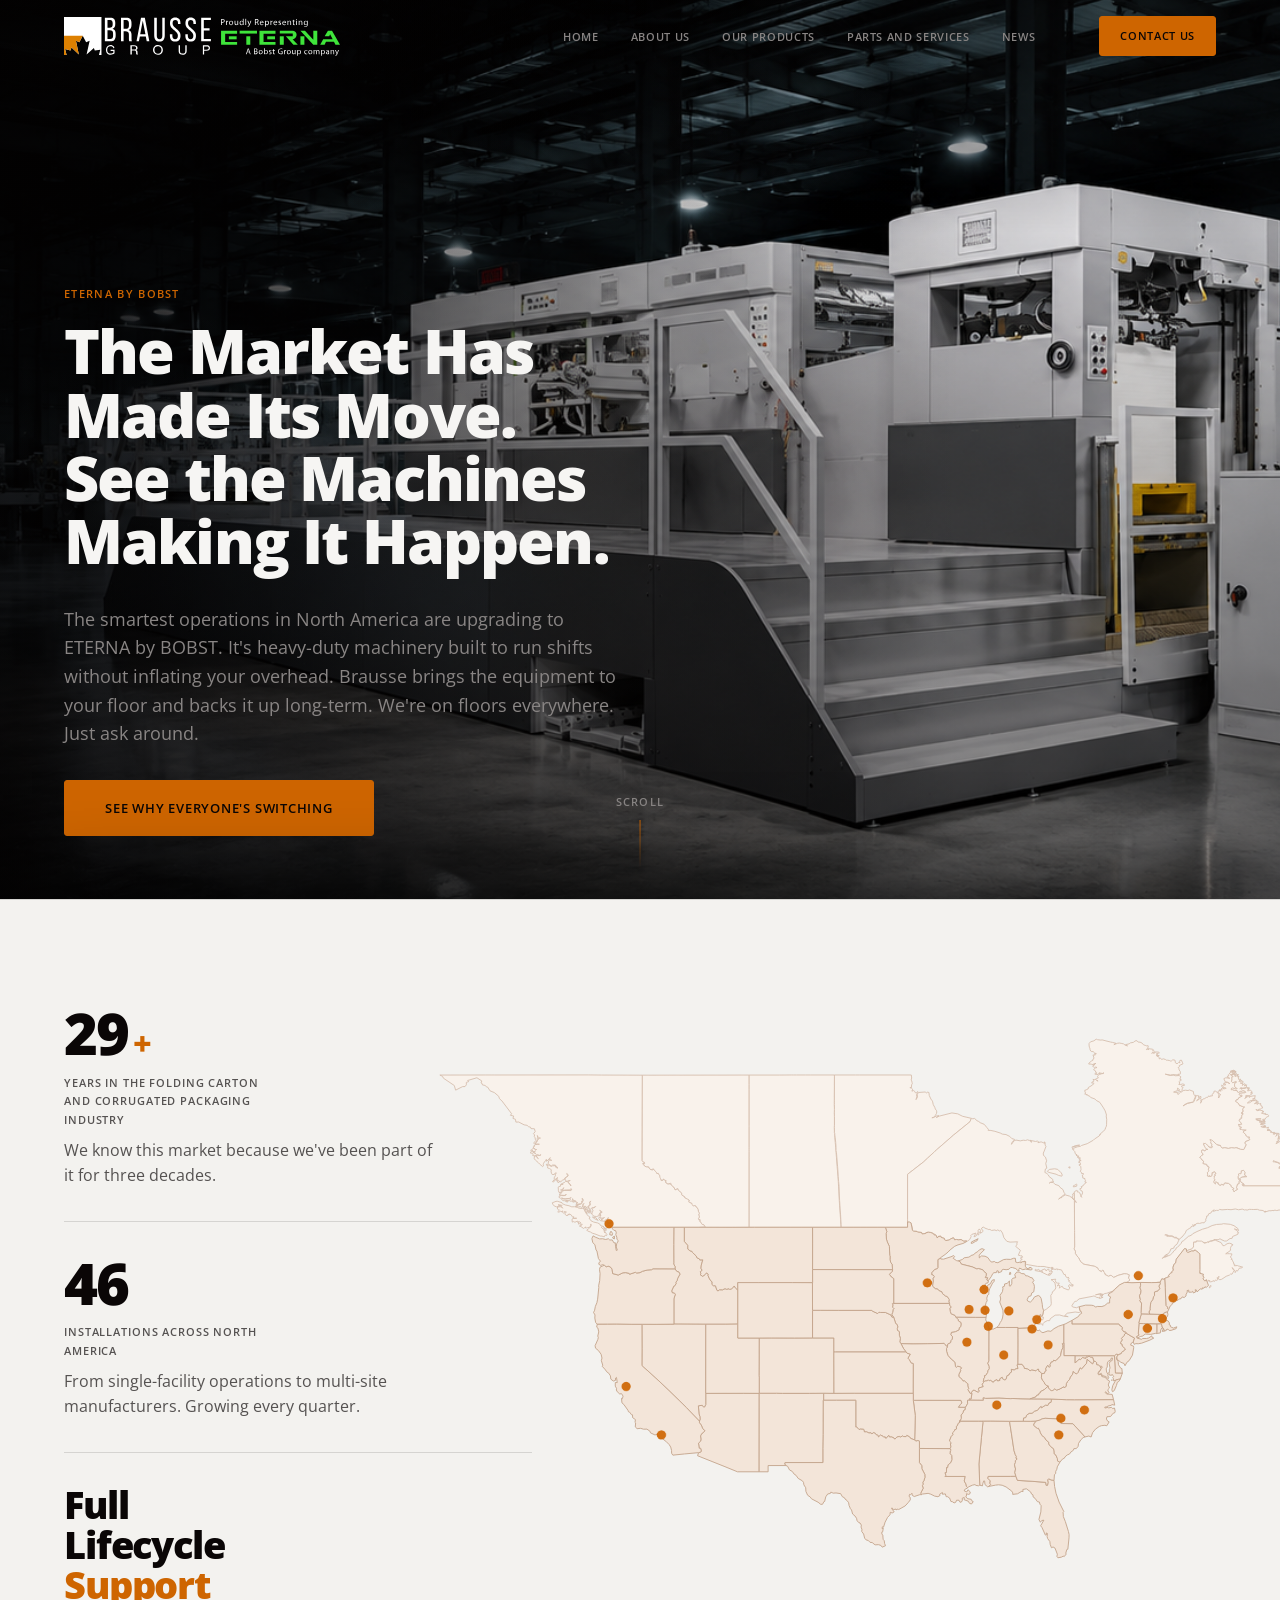
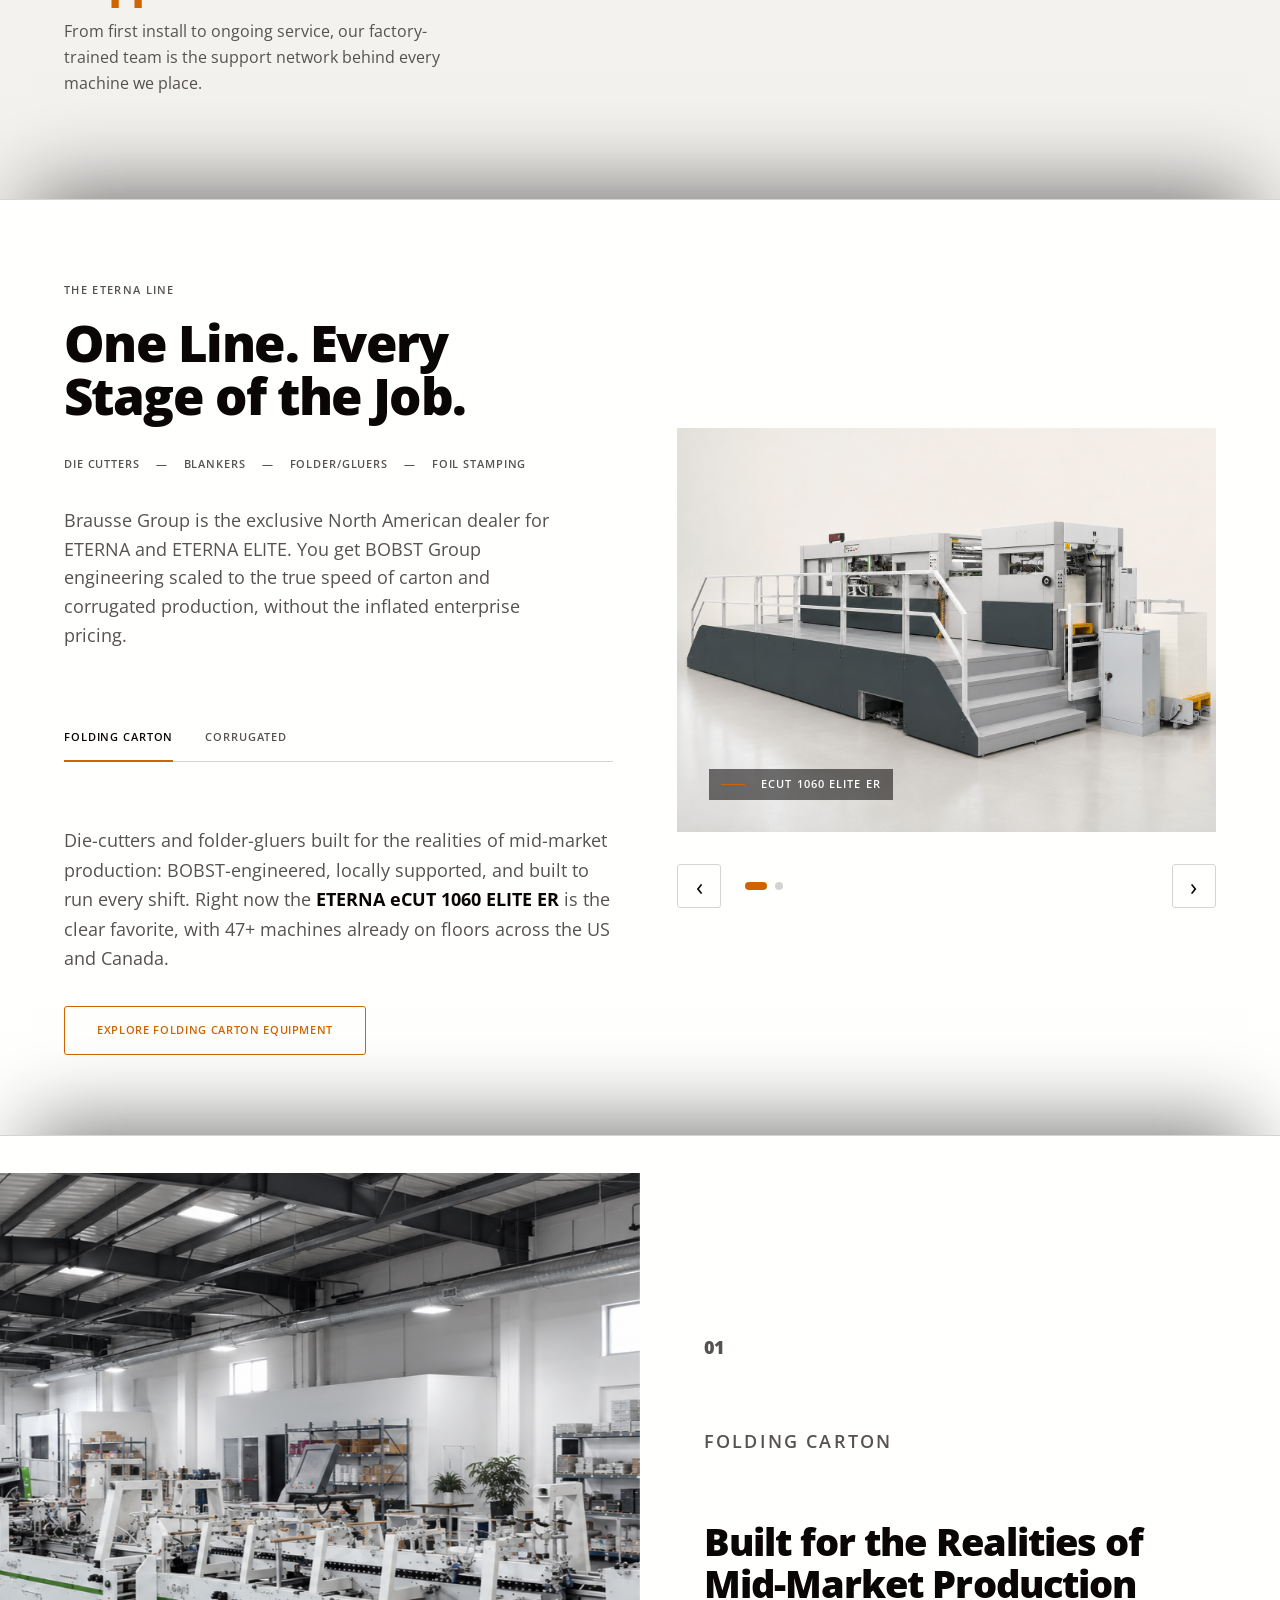
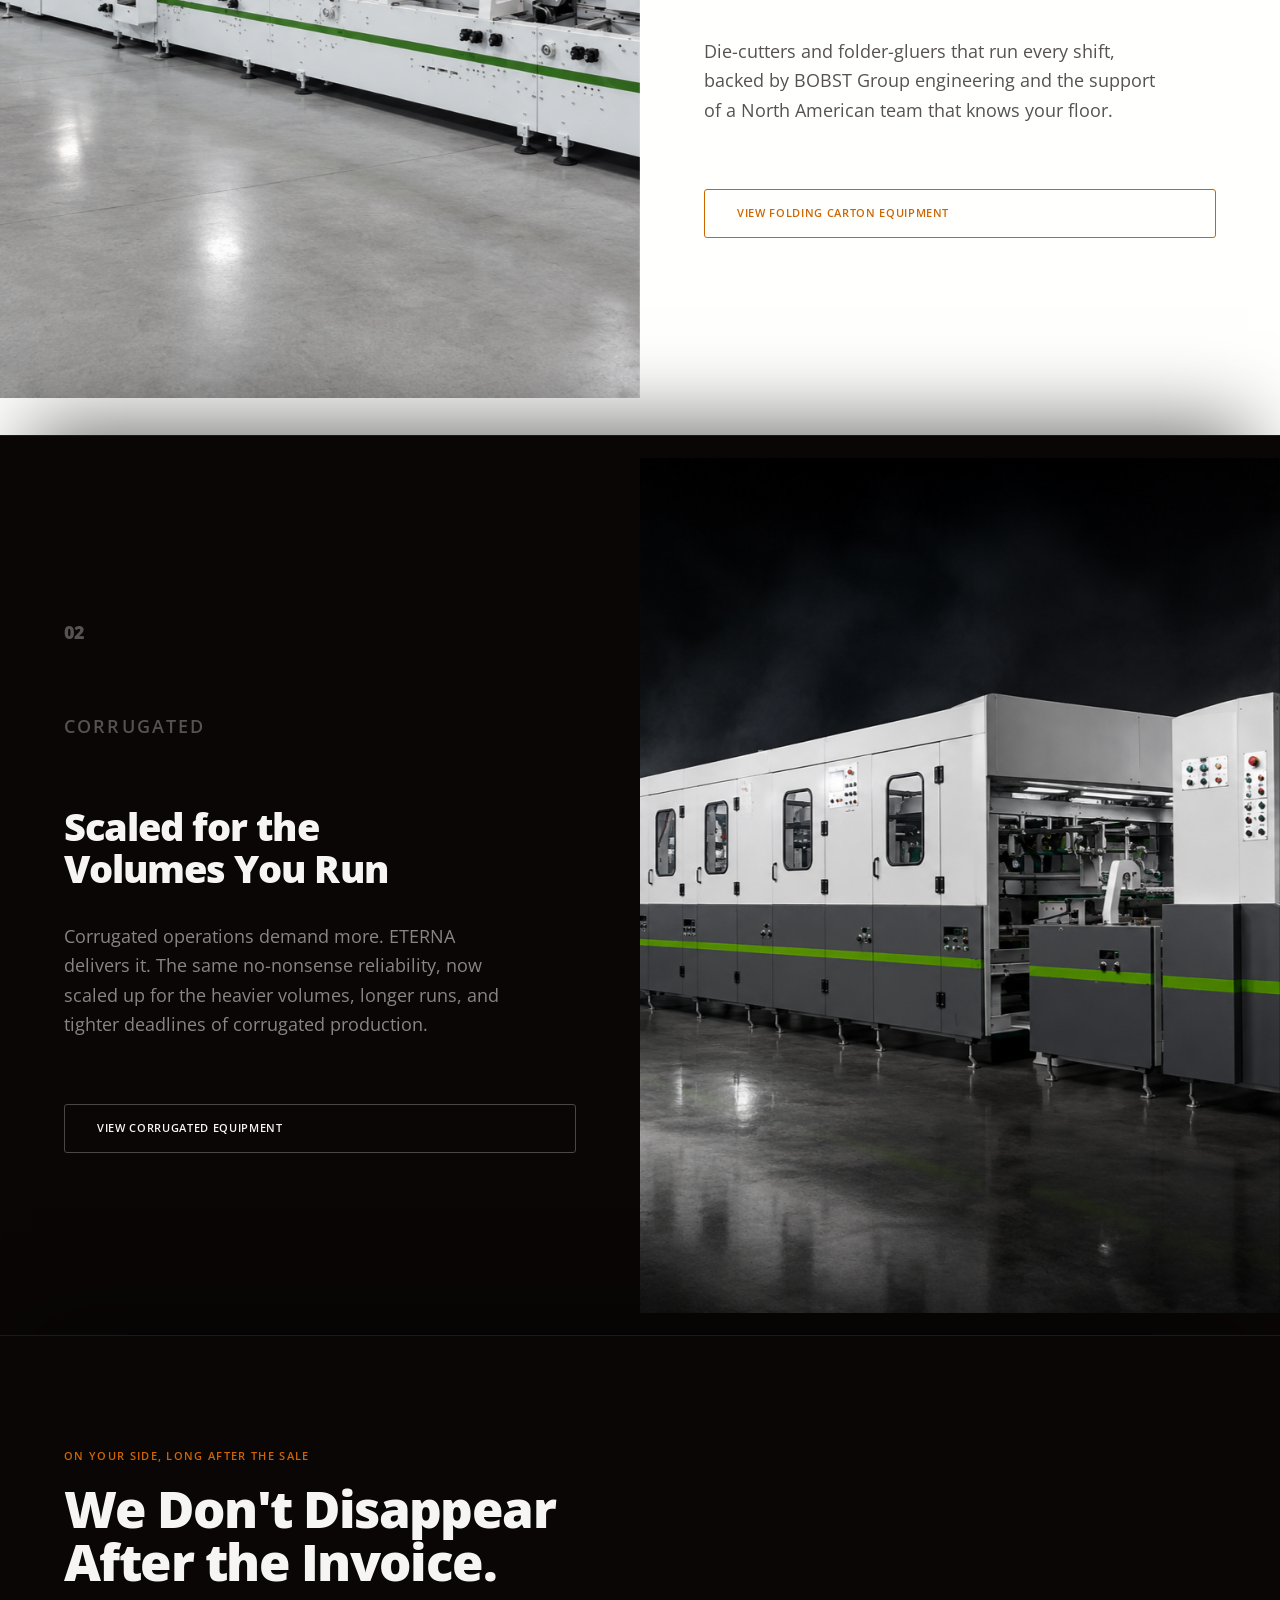
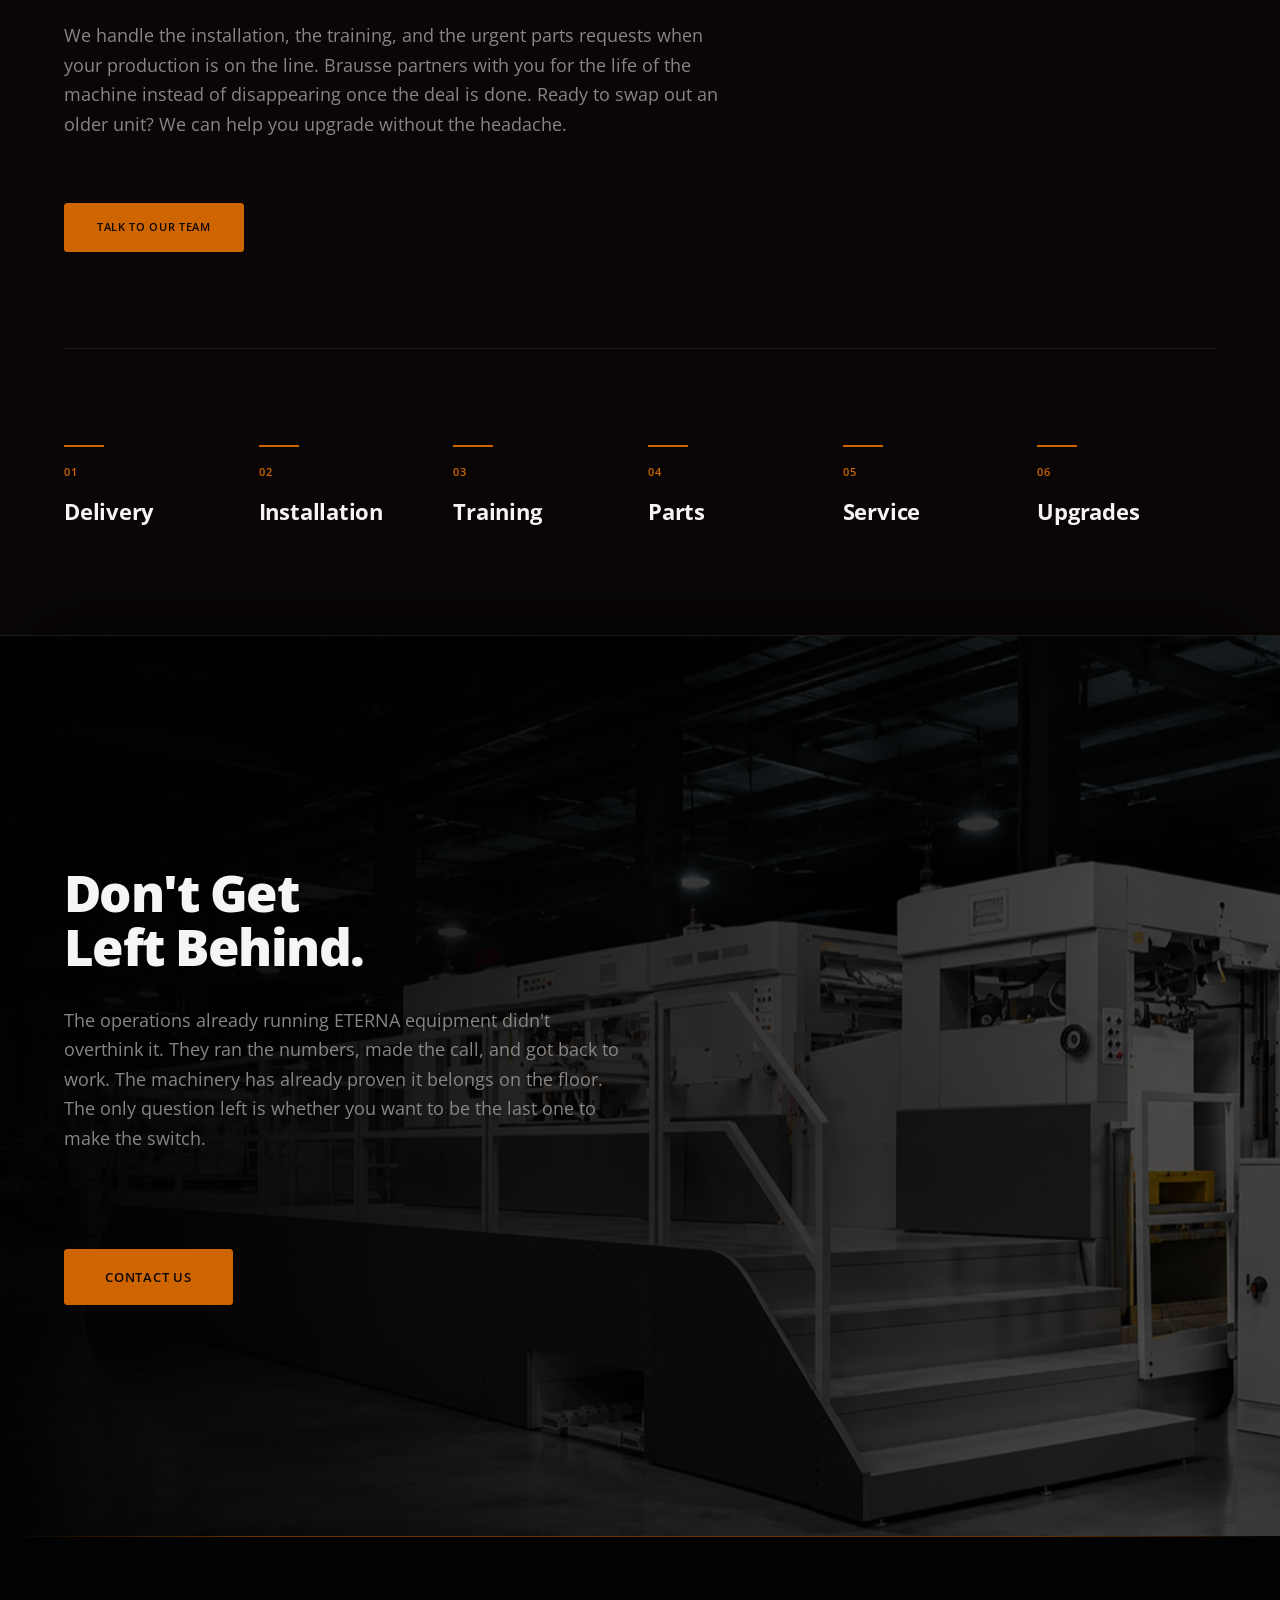
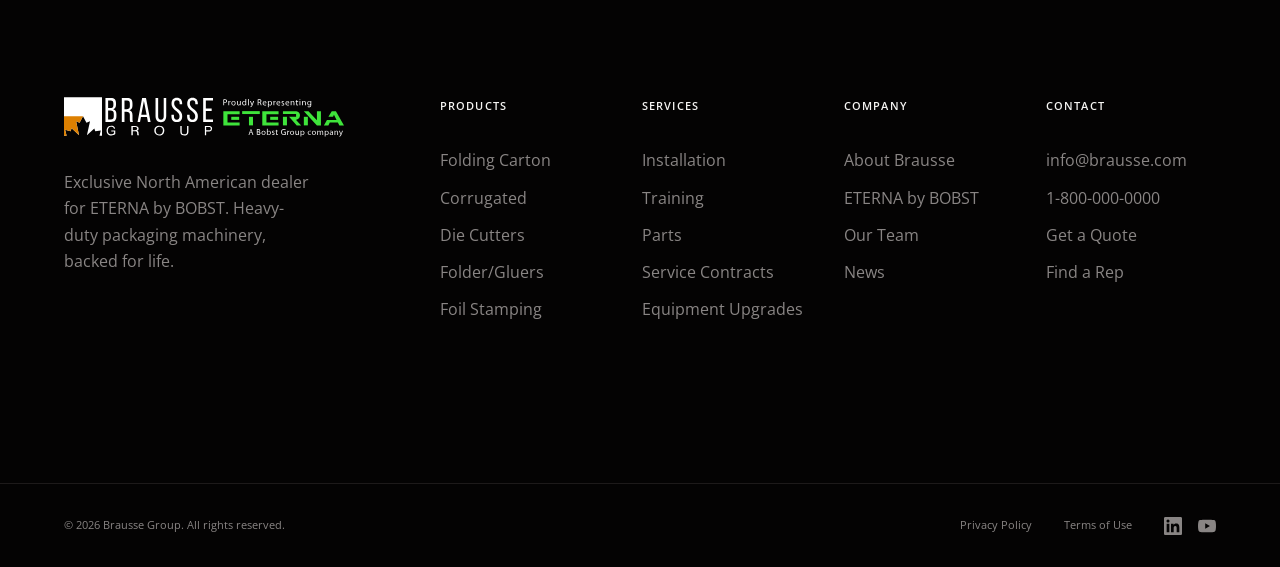
==== commit b8a29b13: "atualização da home" ====
--- a/prototype/index.html
+++ b/prototype/index.html
@@ -218,77 +218,62 @@
     ============================================================ -->
     <section class="products" id="products" aria-label="The ETERNA product line">
       <div class="products__inner">
-
-        <header class="products__header reveal-item">
-          <p class="eyebrow">THE ETERNA LINE</p>
-          <h2>One Line. Every Stage of the Job.</h2>
-          <div class="products__category-strip" aria-label="Equipment categories">
-            <span>Die Cutters</span>
-            <span aria-hidden="true" class="strip-sep">—</span>
-            <span>Blankers</span>
-            <span aria-hidden="true" class="strip-sep">—</span>
-            <span>Folder/Gluers</span>
-            <span aria-hidden="true" class="strip-sep">—</span>
-            <span>Foil Stamping</span>
+        <div class="products__layout">
+
+          <!-- LEFT — copy + tabs -->
+          <div class="products__text reveal-item">
+            <p class="eyebrow">THE ETERNA LINE</p>
+            <h2>One Line. Every Stage of the Job.</h2>
+            <div class="products__category-strip" aria-label="Equipment categories">
+              <span>Die Cutters</span>
+              <span aria-hidden="true" class="strip-sep">—</span>
+              <span>Blankers</span>
+              <span aria-hidden="true" class="strip-sep">—</span>
+              <span>Folder/Gluers</span>
+              <span aria-hidden="true" class="strip-sep">—</span>
+              <span>Foil Stamping</span>
+            </div>
+            <p class="products__intro-body">Brausse Group is the exclusive North American dealer for ETERNA and ETERNA ELITE. You get BOBST Group engineering scaled to the true speed of carton and corrugated production, without the inflated enterprise pricing.</p>
+
+            <nav class="products__tabs" role="tablist" aria-label="Product categories">
+              <button class="products__tab products__tab--active" role="tab" aria-selected="true" aria-controls="tab-folding-carton" id="tab-btn-fc" data-tab="folding-carton">Folding Carton</button>
+              <button class="products__tab" role="tab" aria-selected="false" aria-controls="tab-corrugated" id="tab-btn-corr" data-tab="corrugated">Corrugated</button>
+            </nav>
+
+            <div class="products__content" id="tab-folding-carton" role="tabpanel" aria-labelledby="tab-btn-fc">
+              <p>Die-cutters and folder-gluers built for the realities of mid-market production: BOBST-engineered, locally supported, and built to run every shift. Right now the <a href="https://www.brausse.com/eterna-ecut-1060e" class="products__link"><strong>ETERNA eCUT 1060 ELITE ER</strong></a> is the clear favorite, with 47+ machines already on floors across the US and Canada.</p>
+              <a href="#" class="btn btn--secondary">Explore Folding Carton Equipment</a>
+            </div>
+
+            <div class="products__content" id="tab-corrugated" role="tabpanel" aria-labelledby="tab-btn-corr" hidden>
+              <p>Corrugated operations demand more. ETERNA delivers it: the same no-nonsense reliability, scaled up for the heavier volumes you run and supported long after the installation.</p>
+              <a href="#" class="btn btn--secondary">Explore Corrugated Equipment</a>
+            </div>
           </div>
-          <p class="products__intro-body">Brausse Group is the exclusive North American dealer for ETERNA and ETERNA ELITE. You get BOBST Group engineering scaled to match the true speed of carton and corrugated production. We leave the inflated enterprise pricing behind. Instead, we deliver the heavy-duty machinery you need to keep your floor moving shift after shift.</p>
-        </header>
-
-        <div class="products__configurator reveal-item">
-          <!-- Image area -->
-          <div class="products__image-area" id="product-image-area" aria-live="polite">
-            <div class="products__img products__img--active" data-tab="folding-carton">
-              <img src="assets/image-2.png" alt="ETERNA eCUT 1060 ELITE ER folding carton die cutter" class="products__img-photo" loading="lazy">
-              <div class="products__img-tag" aria-hidden="true">
-                <span class="products__img-tag-line"></span>
-                <span>eCUT 1060 ELITE ER</span>
+
+          <!-- RIGHT — machine slider -->
+          <div class="products__slider reveal-item">
+            <div class="products__slides" aria-live="polite">
+              <figure class="products__slide products__slide--active" data-tab="folding-carton">
+                <img src="assets/image-2.png" alt="ETERNA eCUT 1060 ELITE ER folding carton die cutter">
+                <figcaption class="products__slide-tag"><span class="products__img-tag-line" aria-hidden="true"></span>eCUT 1060 ELITE ER</figcaption>
+              </figure>
+              <figure class="products__slide" data-tab="corrugated">
+                <img src="assets/image-4.png" alt="ETERNA corrugated packaging line in studio" loading="lazy">
+                <figcaption class="products__slide-tag"><span class="products__img-tag-line" aria-hidden="true"></span>ETERNA Corrugated Series</figcaption>
+              </figure>
+            </div>
+            <div class="products__slider-ctrl">
+              <button class="products__arrow" data-dir="prev" aria-label="Previous machine">&lsaquo;</button>
+              <div class="products__dots" aria-hidden="true">
+                <button class="products__dot products__dot--active" data-tab="folding-carton" tabindex="-1"></button>
+                <button class="products__dot" data-tab="corrugated" tabindex="-1"></button>
               </div>
-            </div>
-            <div class="products__img" data-tab="corrugated">
-              <img src="assets/image-4.png" alt="ETERNA corrugated packaging machine in studio" class="products__img-photo" loading="lazy">
-              <div class="products__img-tag products__img-tag--light" aria-hidden="true">
-                <span class="products__img-tag-line"></span>
-                <span>ETERNA Corrugated Series</span>
-              </div>
+              <button class="products__arrow" data-dir="next" aria-label="Next machine">&rsaquo;</button>
             </div>
           </div>
 
-          <!-- Panel -->
-          <div class="products__panel">
-            <nav class="products__tabs" role="tablist" aria-label="Product categories">
-              <button class="products__tab products__tab--active"
-                      role="tab"
-                      aria-selected="true"
-                      aria-controls="tab-folding-carton"
-                      id="tab-btn-fc"
-                      data-tab="folding-carton">
-                Folding Carton
-              </button>
-              <button class="products__tab"
-                      role="tab"
-                      aria-selected="false"
-                      aria-controls="tab-corrugated"
-                      id="tab-btn-corr"
-                      data-tab="corrugated">
-                Corrugated
-              </button>
-            </nav>
-
-            <div class="products__content" id="tab-folding-carton" role="tabpanel" aria-labelledby="tab-btn-fc">
-              <h3>Folding Carton</h3>
-              <p>Die-cutters and folder-gluers designed for the realities of mid-market production. They are BOBST-engineered, locally supported, and built to run every shift.</p>
-              <p>Right now, the <a href="https://www.brausse.com/eterna-ecut-1060e" class="products__link"><strong>ETERNA eCUT 1060 ELITE ER</strong></a> is the clear favorite. With 47+ machines already on the floor across the US and Canada, it's the machine taking over the mid-market.</p>
-              <a href="#" class="btn btn--secondary">Explore Folding Carton Equipment</a>
-            </div>
-
-            <div class="products__content" id="tab-corrugated" role="tabpanel" aria-labelledby="tab-btn-corr" hidden>
-              <h3>Corrugated</h3>
-              <p>Corrugated operations demand more. ETERNA delivers it. The same no-nonsense reliability, scaled up for the heavier volumes you run and supported long after the installation.</p>
-              <a href="#" class="btn btn--secondary">Explore Corrugated Equipment</a>
-            </div>
-          </div>
-        </div>
-
+        </div>
       </div>
     </section>
 
--- a/prototype/css/style.css
+++ b/prototype/css/style.css
@@ -745,18 +745,22 @@
   padding-inline: var(--gutter);
 }
 
-.products__header {
-  margin-bottom: var(--sp-xl);
-}
-
-.products__header h2 {
+/* Two-column layout: copy left, machine slider right */
+.products__layout {
+  display: grid;
+  grid-template-columns: 1.02fr 1fr;
+  gap: clamp(2.5rem, 5vw, 5rem);
+  align-items: center;
+}
+
+.products__text h2 {
   font-size: var(--t-display-l);
   font-weight: 800;
   letter-spacing: -0.03em;
   line-height: 1.05;
   color: var(--c-text);
   margin-bottom: var(--sp-md);
-  max-width: 20ch;
+  max-width: 16ch;
 }
 
 .products__category-strip {
@@ -783,71 +787,49 @@
 .products__intro-body {
   font-size: var(--t-body-l);
   color: var(--c-text-muted-l);
-  line-height: 1.65;
-  max-width: 72ch;
-}
-
-/* Configurator */
-.products__configurator {
-  display: grid;
-  grid-template-columns: 1fr 420px;
-  gap: clamp(2rem, 4vw, 5rem);
-  align-items: start;
-}
-
-/* Image area */
-.products__image-area {
+  line-height: 1.6;
+  max-width: 52ch;
+  margin-bottom: var(--sp-lg);
+}
+
+/* Machine slider */
+.products__slider {
+  display: flex;
+  flex-direction: column;
+  gap: var(--sp-md);
+}
+
+.products__slides {
   position: relative;
-  aspect-ratio: 4/3;
+  aspect-ratio: 4 / 3;
+  background: var(--c-surface);
   overflow: hidden;
 }
 
-.products__img {
+.products__slide {
   position: absolute;
   inset: 0;
+  margin: 0;
   opacity: 0;
-  transform: translateX(12px);
-  transition: opacity 350ms var(--ease-out), transform 350ms var(--ease-out);
-}
-
-.products__img.products__img--active {
+  transform: scale(1.03);
+  transition: opacity 500ms var(--ease-out), transform 600ms var(--ease-out);
+  pointer-events: none;
+}
+
+.products__slide--active {
   opacity: 1;
-  transform: translateX(0);
-}
-
-.products__img-placeholder {
-  position: absolute;
-  inset: 0;
-}
-
-.products__img-placeholder--fc {
-  background:
-    linear-gradient(135deg, oklch(94% 0.004 80) 0%, oklch(89% 0.005 70) 100%);
-  background-image:
-    linear-gradient(135deg, oklch(94% 0.004 80) 0%, oklch(89% 0.005 70) 100%),
-    repeating-linear-gradient(
-      90deg,
-      transparent,
-      transparent 80px,
-      oklch(80% 0.005 80 / 0.3) 80px,
-      oklch(80% 0.005 80 / 0.3) 81px
-    );
-}
-
-.products__img-placeholder--corr {
-  background: linear-gradient(135deg, oklch(92% 0.003 80) 0%, oklch(87% 0.004 60) 100%);
-}
-
-.products__img-photo {
-  position: absolute;
-  inset: 0;
+  transform: scale(1);
+  pointer-events: auto;
+}
+
+.products__slide img {
   width: 100%;
   height: 100%;
   object-fit: cover;
   object-position: center;
 }
 
-.products__img-tag {
+.products__slide-tag {
   position: absolute;
   bottom: var(--sp-md);
   left: var(--sp-md);
@@ -858,7 +840,9 @@
   font-weight: 600;
   letter-spacing: 0.1em;
   text-transform: uppercase;
-  color: var(--c-text-muted-l);
+  color: var(--c-white);
+  background: oklch(10% 0.006 20 / 0.55);
+  padding: 0.375rem 0.75rem;
 }
 
 .products__img-tag-line {
@@ -868,15 +852,52 @@
   background: var(--c-accent);
 }
 
-.products__img-tag--light {
-  color: var(--c-text-muted);
-  background: oklch(10% 0.006 20 / 0.5);
-  padding: 0.375rem 0.75rem;
-}
-
-/* Panel */
-.products__panel {
-  padding-top: var(--sp-sm);
+/* Slider controls */
+.products__slider-ctrl {
+  display: flex;
+  align-items: center;
+  gap: var(--sp-sm);
+}
+
+.products__arrow {
+  width: 44px;
+  height: 44px;
+  display: inline-flex;
+  align-items: center;
+  justify-content: center;
+  border: 1px solid var(--c-border-l);
+  color: var(--c-text);
+  font-size: 1.5rem;
+  line-height: 1;
+  border-radius: 3px;
+  transition: background 200ms var(--ease-out), color 200ms var(--ease-out), border-color 200ms var(--ease-out);
+}
+
+.products__arrow:hover {
+  background: var(--c-accent);
+  border-color: var(--c-accent);
+  color: var(--c-bg);
+}
+
+.products__dots {
+  display: flex;
+  align-items: center;
+  gap: 0.5rem;
+  margin-inline: 0.5rem auto;
+}
+
+.products__dot {
+  width: 8px;
+  height: 8px;
+  border-radius: 50%;
+  background: var(--c-border-l);
+  transition: background 250ms var(--ease-out), width 250ms var(--ease-out);
+}
+
+.products__dot--active {
+  background: var(--c-accent);
+  width: 22px;
+  border-radius: 4px;
 }
 
 .products__tabs {
@@ -1194,7 +1215,6 @@
   margin-inline: auto;
   padding-inline: var(--gutter);
   padding-block: var(--sp-2xl);
-  max-width: 800px;
 }
 
 .closing-cta__inner h2 {
@@ -1204,6 +1224,7 @@
   line-height: 1.05;
   color: var(--c-text-inv);
   margin-bottom: var(--sp-md);
+  max-width: 16ch;
 }
 
 .closing-cta__inner p {
@@ -1374,10 +1395,17 @@
 
   /* Center each panel's content within the viewport-height frame.
      Hero keeps its own bottom-aligned flex composition. */
+  /* Vertically center each panel. The inner gets width:100% so it does
+     not shrink-wrap (a flex/grid item with auto inline margins otherwise
+     sizes to its content and lands at an inconsistent left edge); with a
+     full width + max-width + margin-inline:auto it centers like a block. */
   .stack > section:not(.hero) {
     display: flex;
     flex-direction: column;
     justify-content: center;
+  }
+  .stack > section:not(.hero) > * {
+    width: 100%;
   }
 
   /* Trim the tall editorial padding so content-dense panels fit 100vh */
@@ -1397,11 +1425,16 @@
    RESPONSIVE — TABLET
 ================================================================ */
 @media (max-width: 1024px) {
-  .products__configurator {
+  .products__layout {
     grid-template-columns: 1fr;
-  }
-
-  .products__image-area {
+    gap: var(--sp-lg);
+  }
+
+  .products__slider {
+    order: -1;
+  }
+
+  .products__slides {
     aspect-ratio: 16/9;
   }
 
